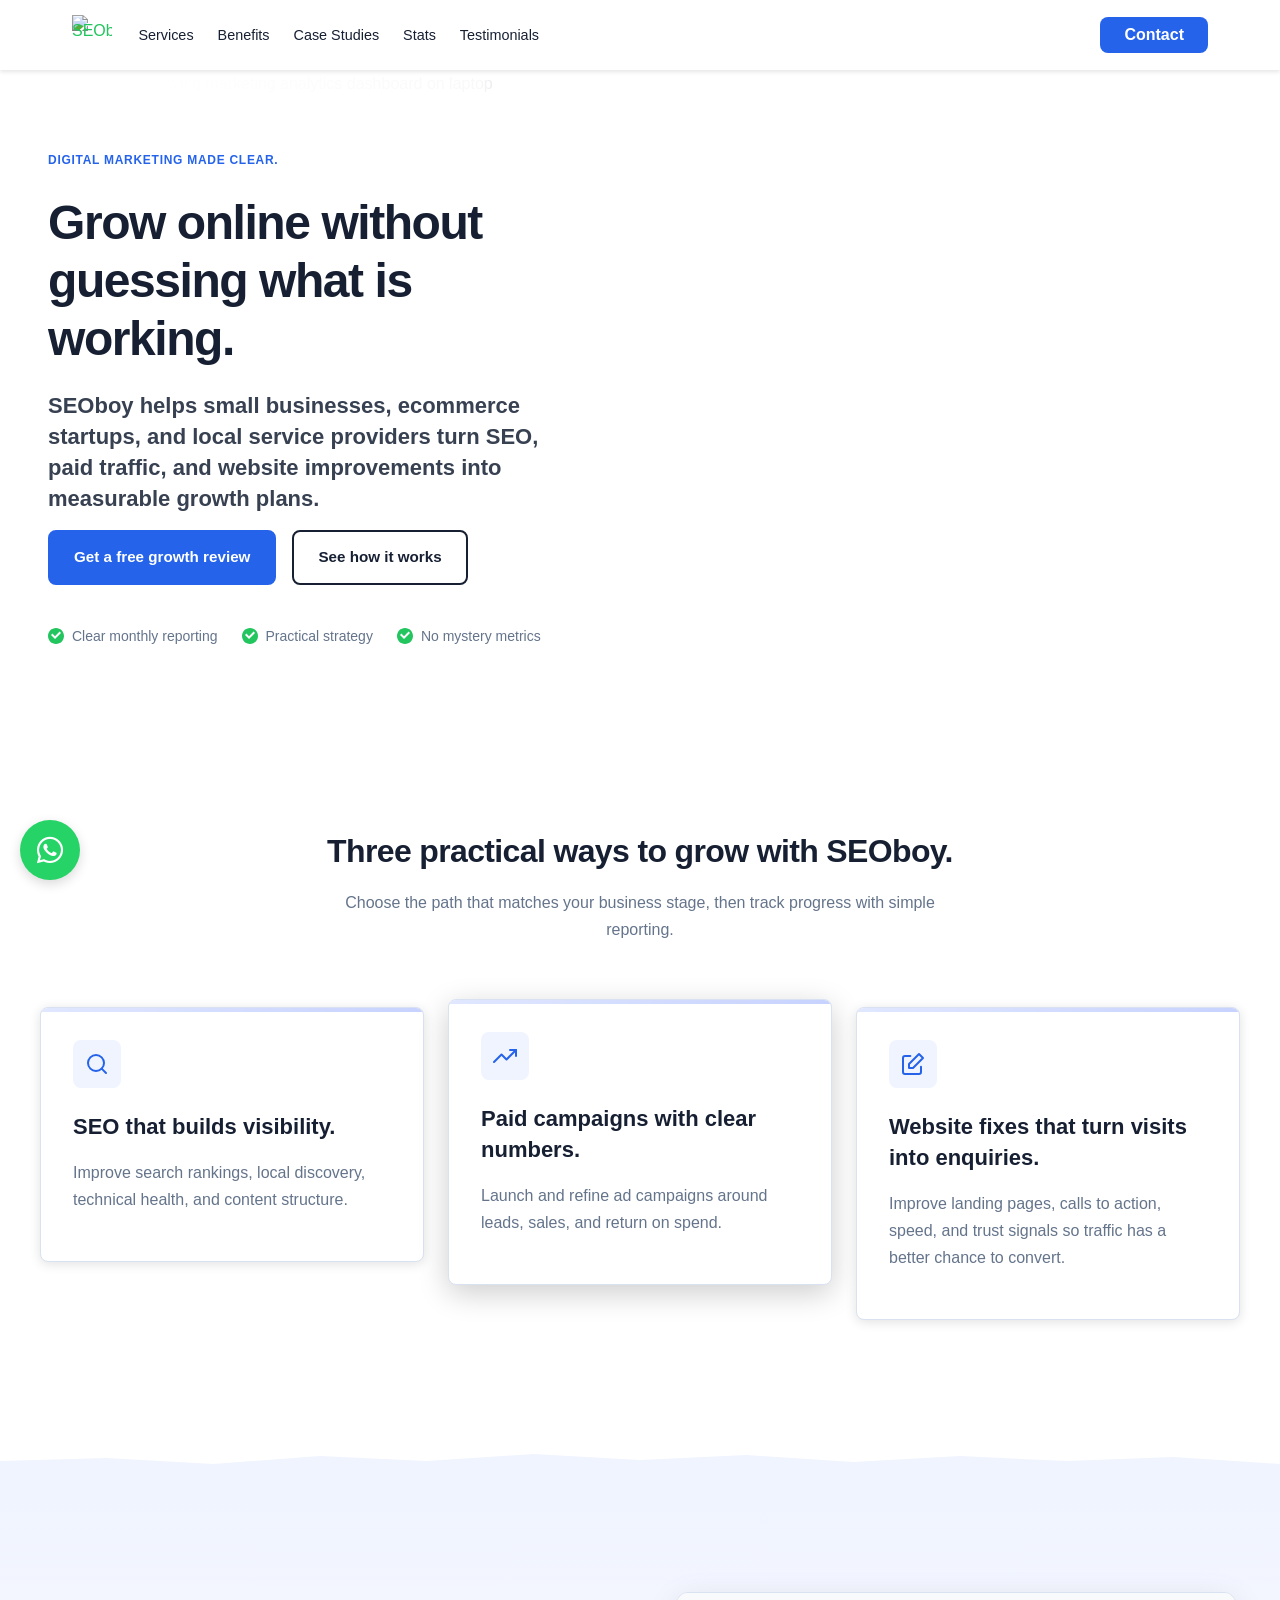
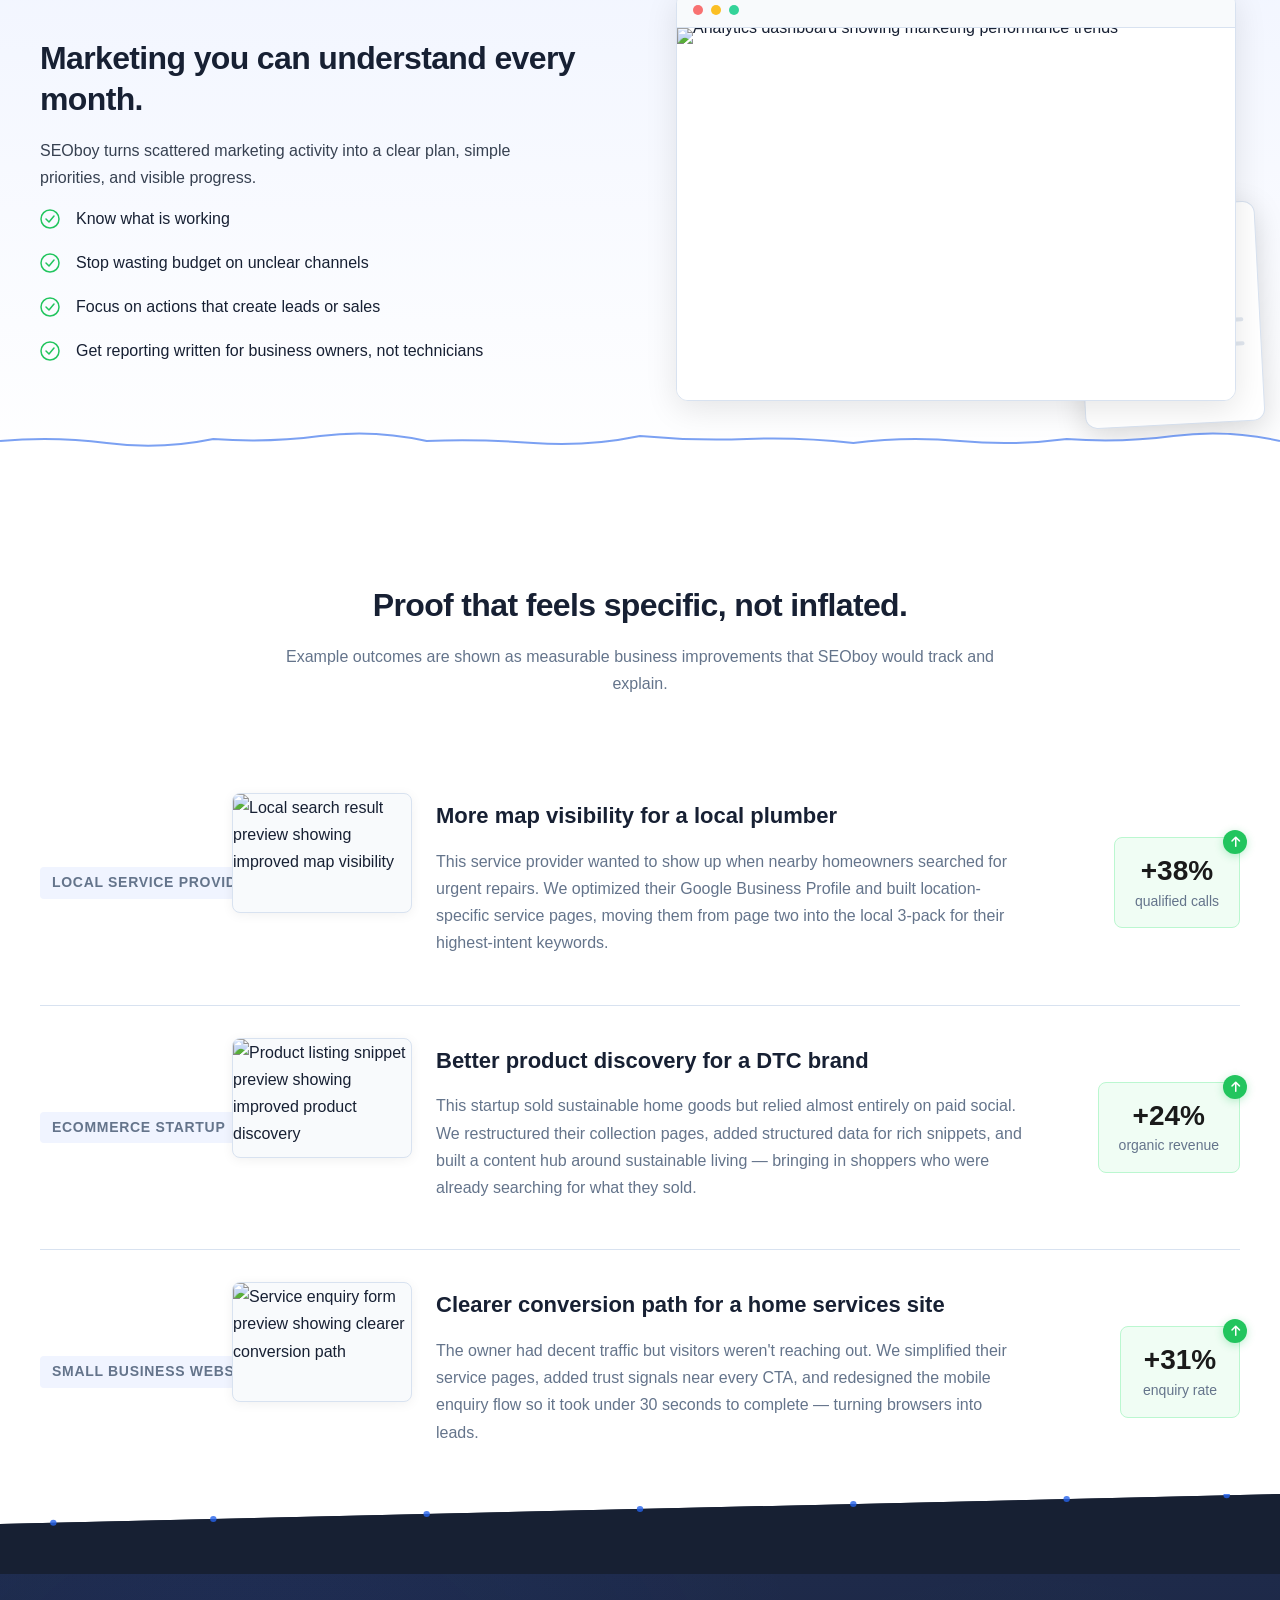
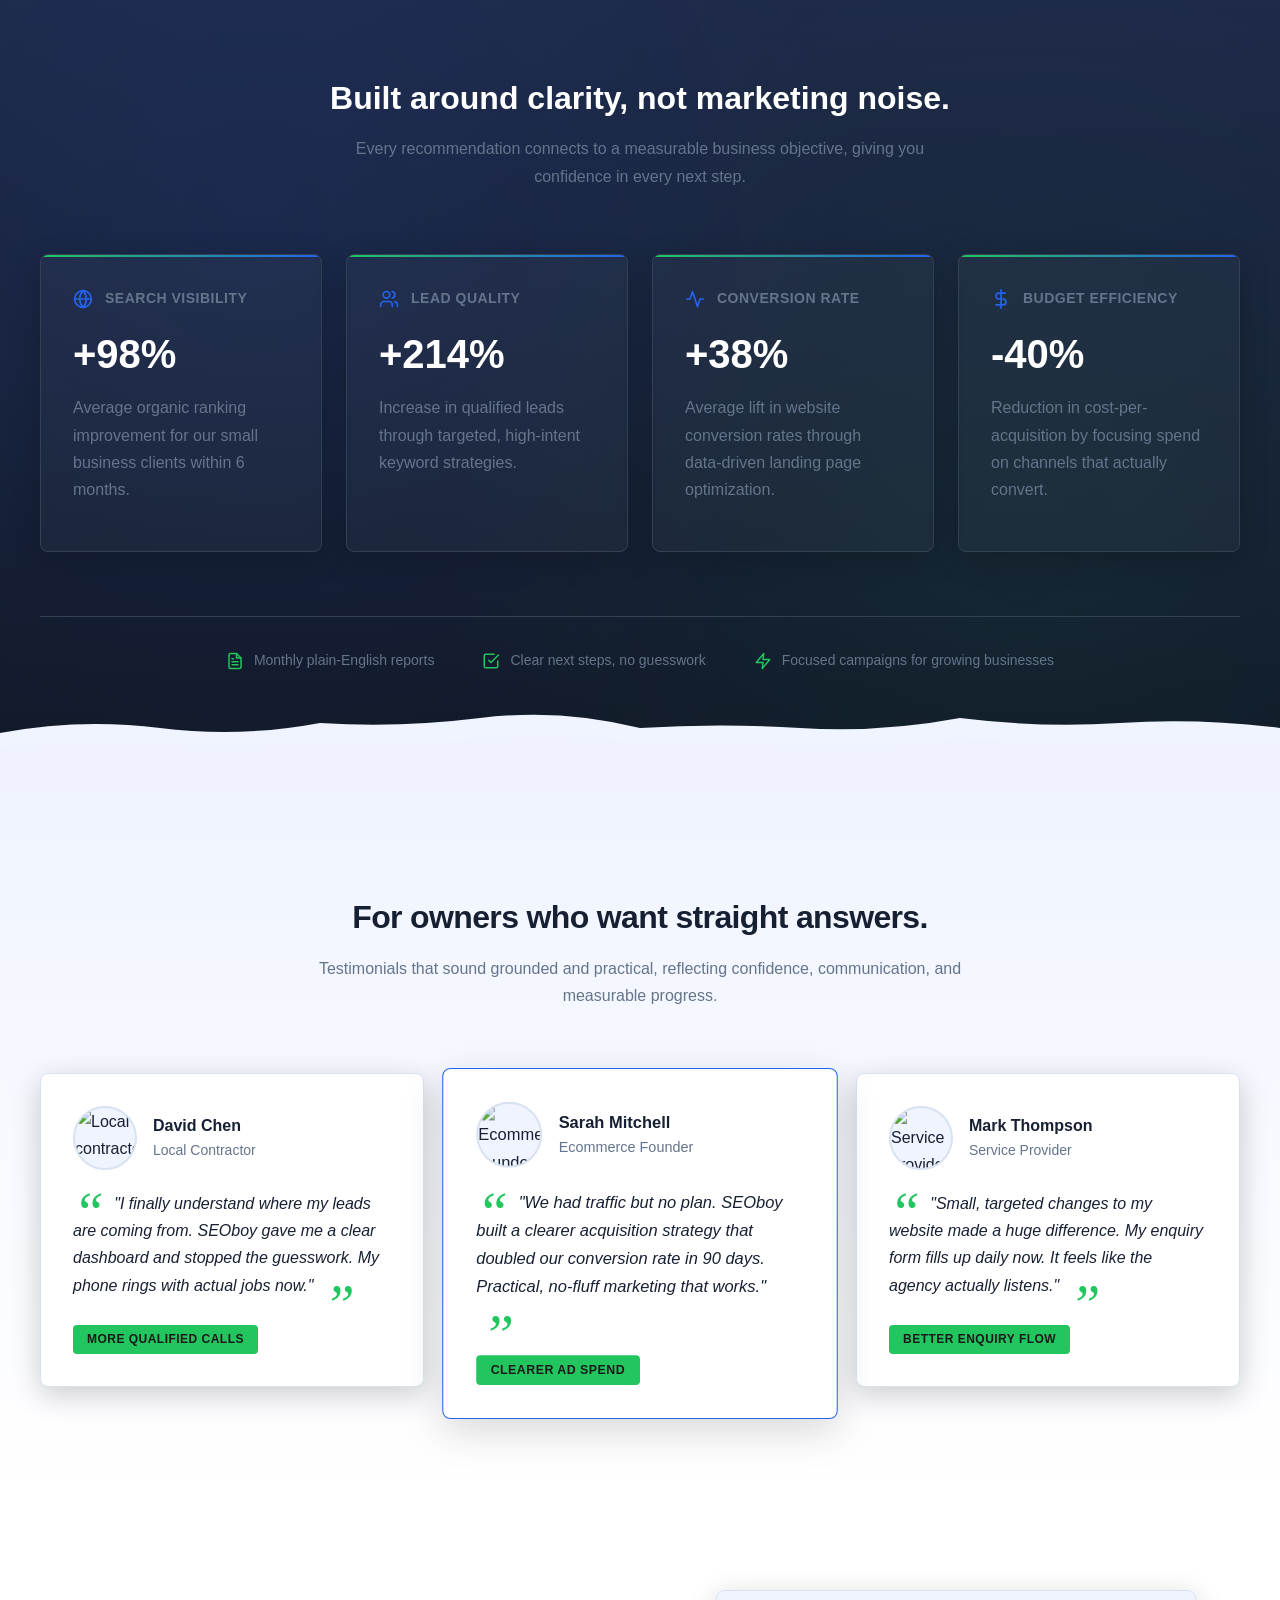
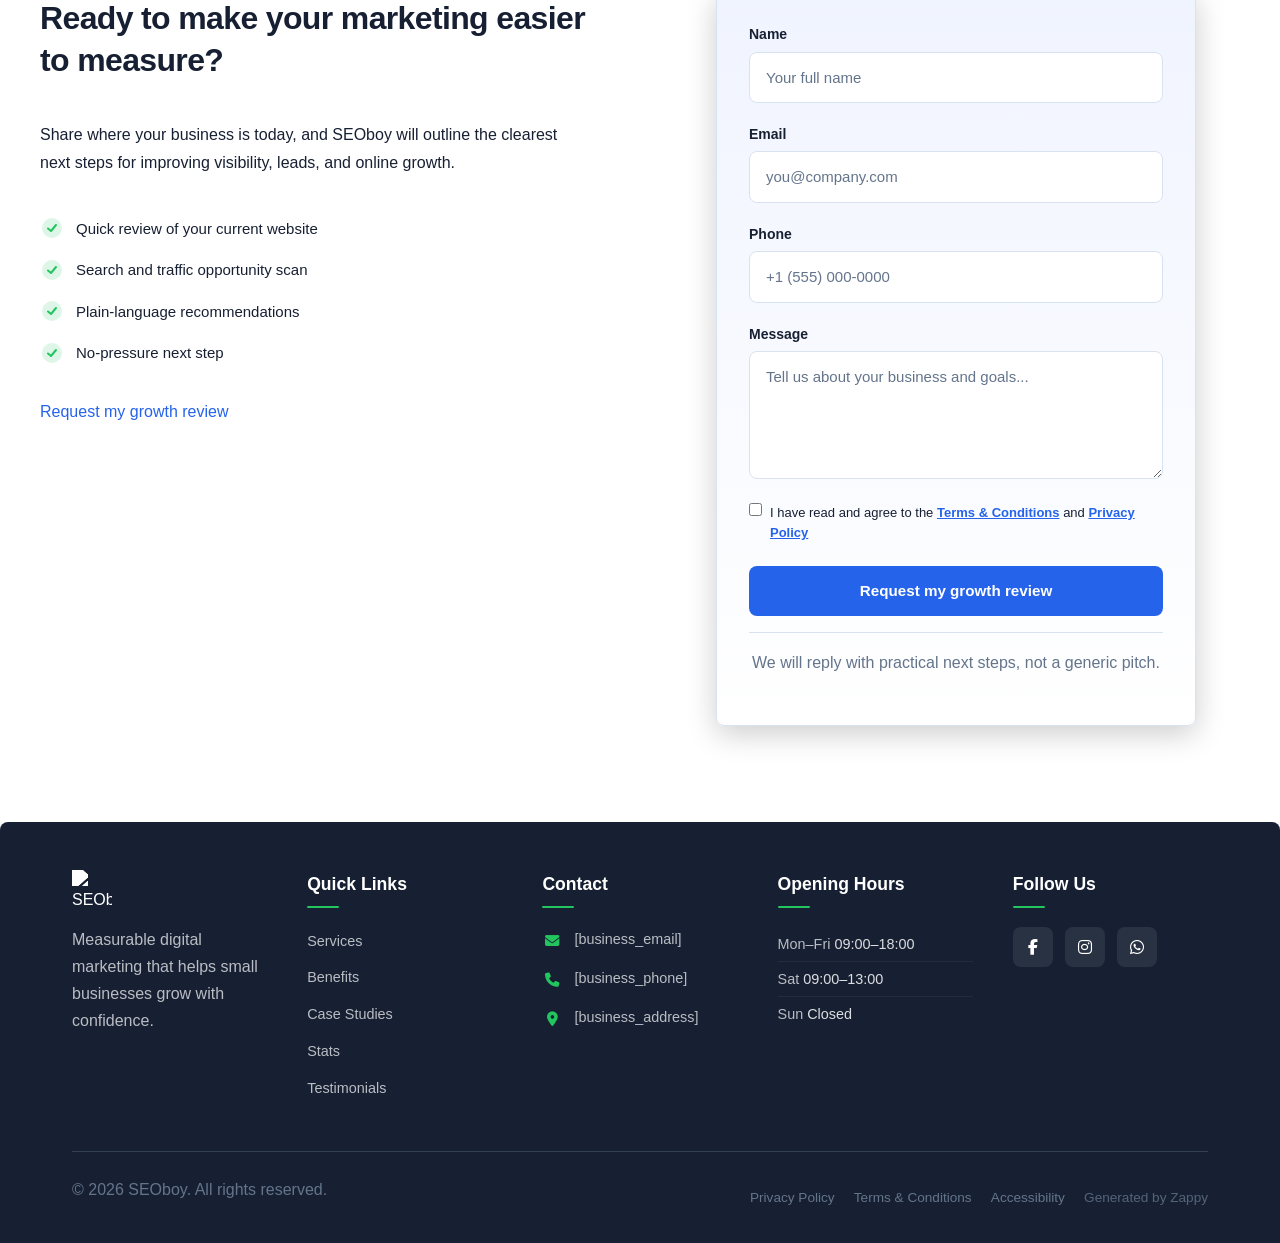
==== index.html @ 8201ce72 "Initial website commit" ====
<!DOCTYPE html><html lang="en"><head>
    <meta charset="UTF-8">
    <meta name="viewport" content="width=device-width, initial-scale=1.0">
    <meta name="robots" content="index, follow">
    <title>Supercharge Your Small Biz with Affordable SEO — SEOboy</title>
    <meta name="description" content="Get found, get leads, get growing. SEOboy delivers affordable SEO services for small businesses ready to dominate local search. Start ranking smarter today.">
    <meta name="keywords" content="affordable SEO services for small businesses, local SEO services US, digital marketing for local service providers, SEOboy digital marketing agency, small business SEO experts">
    
    <!-- Favicons -->
    <link rel="icon" type="image/x-icon" href="/assets/favicon.ico">
    <link rel="icon" type="image/png" sizes="16x16" href="/assets/favicon-16x16.png">
    <link rel="icon" type="image/png" sizes="32x32" href="/assets/favicon-32x32.png">
    <link rel="icon" type="image/png" sizes="48x48" href="/assets/favicon-48x48.png">
    <link rel="icon" type="image/png" sizes="192x192" href="/assets/favicon-192x192.png">
    <link rel="icon" type="image/png" sizes="512x512" href="/assets/favicon-512x512.png">
    <link rel="apple-touch-icon" href="/assets/apple-touch-icon.png">
    <!-- Zappy Analytics -->
<script>
(function() {
  'use strict';
  
  // Configuration
  var config = {
    websiteId: 'bf244867-fdfc-492a-9f16-494fc4343666',
    apiUrl: 'https://api.zappy5.com/api/analytics/track',
    sessionDuration: 30 * 60 * 1000, // 30 minutes
    visitorDuration: 30 * 24 * 60 * 60 * 1000, // 30 days
    trackPageViews: true,
    trackClicks: true,
    trackFormSubmissions: true
  };
  
  // Generate or retrieve persistent visitor ID (30 days)
  function getVisitorId() {
    var visitorKey = 'zappy_visitor_' + config.websiteId;
    var visitor = null;
    
    try {
      visitor = localStorage.getItem(visitorKey);
      if (visitor) {
        var visitorData = JSON.parse(visitor);
        var now = Date.now();
        
        // Check if visitor ID is still valid (30 days)
        if (now - visitorData.created < config.visitorDuration) {
          // Update last seen timestamp
          visitorData.lastSeen = now;
          localStorage.setItem(visitorKey, JSON.stringify(visitorData));
          return visitorData.id;
        }
      }
    } catch (e) {
      console.warn('Zappy Analytics: LocalStorage not available');
    }
    
    // Generate new visitor ID
    var newVisitorId = 'zv_' + Date.now() + '_' + Math.random().toString(36).substr(2, 9);
    
    try {
      localStorage.setItem(visitorKey, JSON.stringify({
        id: newVisitorId,
        created: Date.now(),
        lastSeen: Date.now()
      }));
    } catch (e) {
      // Continue without local storage
    }
    
    return newVisitorId;
  }
  
  // Generate or retrieve session ID (30 minutes)
  function getSessionId() {
    var sessionKey = 'zappy_session_' + config.websiteId;
    var session = null;
    
    try {
      session = sessionStorage.getItem(sessionKey);
      if (session) {
        var sessionData = JSON.parse(session);
        var now = Date.now();
        
        // Check if session is still valid
        if (now - sessionData.timestamp < config.sessionDuration) {
          // Update timestamp
          sessionData.timestamp = now;
          sessionStorage.setItem(sessionKey, JSON.stringify(sessionData));
          return sessionData.id;
        }
      }
    } catch (e) {
      console.warn('Zappy Analytics: SessionStorage not available');
    }
    
    // Generate new session ID
    var newSessionId = 'zs_' + Date.now() + '_' + Math.random().toString(36).substr(2, 9);
    
    try {
      sessionStorage.setItem(sessionKey, JSON.stringify({
        id: newSessionId,
        timestamp: Date.now()
      }));
    } catch (e) {
      // Continue without session storage
    }
    
    return newSessionId;
  }
  
  var visitorId = getVisitorId();
  var sessionId = getSessionId();
  
  // Track an event
  function trackEvent(eventType, data) {
    data = data || {};
    
    var eventData = {
      website_id: config.websiteId,
      event_type: eventType,
      page_path: window.location.pathname,
      referrer: document.referrer || 'direct',
      visitor_id: visitorId,
      session_id: sessionId,
      metadata: data
    };
    
    // Use sendBeacon if available (better for page unload events)
    if (navigator.sendBeacon) {
      var blob = new Blob([JSON.stringify(eventData)], { type: 'application/json' });
      navigator.sendBeacon(config.apiUrl, blob);
    } else {
      // Fallback to fetch
      fetch(config.apiUrl, {
        method: 'POST',
        headers: {
          'Content-Type': 'application/json'
        },
        body: JSON.stringify(eventData),
        keepalive: true
      }).catch(function(error) {
        console.warn('Zappy Analytics: Failed to track event', error);
      });
    }
  }
  
  // Track page view
  if (config.trackPageViews) {
    trackEvent('pageview', {
      title: document.title,
      url: window.location.href
    });
  }
  
  // Track clicks on important elements
  if (config.trackClicks) {
    document.addEventListener('click', function(e) {
      var target = e.target;
      
      // Track button clicks (counted as actions)
      if (target.tagName === 'BUTTON' || target.closest('button')) {
        var button = target.tagName === 'BUTTON' ? target : target.closest('button');
        var clickMeta = {
          element: 'button',
          text: button.textContent.trim().substring(0, 100),
          id: button.id || null,
          class: button.className || null
        };
        
        trackEvent('click', clickMeta);
      }
      
      // Track link clicks (navigation - not counted as actions)
      else if (target.tagName === 'A' || target.closest('a')) {
        var link = target.tagName === 'A' ? target : target.closest('a');
        var navMeta = {
          element: 'link',
          text: link.textContent.trim().substring(0, 100),
          href: link.href,
          external: link.hostname !== window.location.hostname
        };
        
        trackEvent('navigation', navMeta);
      }
    }, true);
  }
  
  
  // Track form submissions
  if (config.trackFormSubmissions) {
    document.addEventListener('submit', function(e) {
      var form = e.target;
      
      trackEvent('form_submit', {
        form_id: form.id || null,
        form_name: form.name || null,
        form_action: form.action || null,
        form_method: form.method || 'GET'
      });
    }, true);
  }
  
  // Track time on page (send on page unload)
  var pageLoadTime = Date.now();
  
  window.addEventListener('beforeunload', function() {
    var timeOnPage = Math.floor((Date.now() - pageLoadTime) / 1000); // in seconds
    
    trackEvent('page_unload', {
      time_on_page: timeOnPage,
      page_path: window.location.pathname
    });
  });
  
  // Expose tracking function globally for custom events
  window.zappyAnalytics = {
    track: trackEvent,
    getVisitorId: function() { return visitorId; },
    getSessionId: function() { return sessionId; }
  };
  
})();
</script>
<!-- End Zappy Analytics -->
    <meta property="og:title" content="Supercharge Your Small Biz with Affordable SEO — SEOboy">
    <meta property="og:description" content="Get found, get leads, get growing. SEOboy delivers affordable SEO services for small businesses ready to dominate local search. Start ranking smarter today.">
    <meta name="twitter:card" content="summary_large_image">
    <meta name="twitter:title" content="Supercharge Your Small Biz with Affordable SEO — SEOboy">
    <meta name="twitter:description" content="Get found, get leads, get growing. SEOboy delivers affordable SEO services for small businesses ready to dominate local search. Start ranking smarter today.">
    <meta property="og:type" content="website">
  <meta property="og:locale" content="en_US">
  
  
  
  
  
  <style>
    .skip-link { position: absolute; top: 0; left: 0; transform: translateY(-200%); padding: 12px 18px; background: var(--bg-dark, #1a1a1a); color: var(--text-light, #fff); font-weight: 600; border-radius: 0 0 8px 0; z-index: 10000; }
    .skip-link:focus { transform: none; outline: 2px solid var(--ring, #fff); outline-offset: 2px; }
    :focus-visible { outline: 2px solid var(--ring, currentColor); outline-offset: 3px; }
  </style>


  
    <!-- Favicons -->
    <link rel="icon" type="image/x-icon" href="/assets/favicon.ico">
    <link rel="icon" type="image/png" sizes="16x16" href="/assets/favicon-16x16.png">
    <link rel="icon" type="image/png" sizes="32x32" href="/assets/favicon-32x32.png">
    <link rel="icon" type="image/png" sizes="48x48" href="/assets/favicon-48x48.png">
    <link rel="icon" type="image/png" sizes="192x192" href="/assets/favicon-192x192.png">
    <link rel="icon" type="image/png" sizes="512x512" href="/assets/favicon-512x512.png">
    <link rel="apple-touch-icon" href="/assets/apple-touch-icon.png">
    <!-- Cookie Consent -->
    <link rel="stylesheet" href="https://cdn.jsdelivr.net/npm/vanilla-cookieconsent@3/dist/cookieconsent.css">
    <!-- Mickidum Accessibility Toolbar lazy-loaded by runtime -->
    <style id="zappy-critical-above-fold-css">
html{box-sizing:border-box;-webkit-text-size-adjust:100%}*,*::before,*::after{box-sizing:inherit}body{margin:0;min-width:320px;overflow-x:clip}img,svg,video{max-width:100%;height:auto}main{display:block}.container{width:min(100% - 32px,1200px);margin-inline:auto}.navbar,nav.navbar,header .navbar,header[role="banner"]{position:relative;z-index:1000;width:100%}.nav-container,.navbar .container{display:flex;align-items:center;justify-content:space-between;min-height:64px}.logo,.logo-link img{display:block;width:35px;height:35px;object-fit:contain}.nav-menu,#navMenu{list-style:none}.fa,.fas,.far,.fab,.fa-solid,.fa-regular,.fa-brands{display:inline-block;min-width:1em;text-align:center}html:not(#zappy-noop)[data-zappy-site-type="ecommerce"] .phone-header-btn,html:not(#zappy-noop) .navbar:has(.nav-ecommerce-icons)>.phone-header-btn{display:none!important;visibility:hidden!important;width:0!important;height:0!important;pointer-events:none!important}.hero-section,.index-hero-section,section[class*="hero"]{position:relative;overflow:hidden;min-height:560px}.hero-bg-wrapper,.hero-bg-image,section[class*="hero"] [class*="hero-bg"]{position:absolute;inset:0;width:100%;height:100%}.hero-bg-wrapper img,.hero-bg-image img,section[class*="hero"] [data-hero-bg],section[class*="hero"] img[data-hero-background="true"]{width:100%!important;height:100%!important;object-fit:cover!important;display:block}.hero-content,section[class*="hero"] .container{position:relative;z-index:2}@media(max-width:768px){:root{--header-height:72px;--total-header-height:72px;--zappy-mobile-menu-top:72px}html[data-zappy-site-type="ecommerce"] body{padding-top:var(--total-header-height,72px)}html[data-zappy-site-type="ecommerce"] body>nav.navbar,html[data-zappy-site-type="ecommerce"] body>.navbar:not(.zappy-catalog-menu){position:fixed!important;top:0;left:0;right:0;z-index:100000;width:100%;margin-bottom:0}.zappy-catalog-menu{position:fixed;top:var(--header-height,72px);left:0;right:0;z-index:99999}.nav-container,.navbar .container{min-height:60px}.nav-menu,#navMenu{max-width:100vw;overflow-x:hidden}.hero-section,.index-hero-section,section[class*="hero"]{min-height:100svh}.hero-bg-wrapper,.hero-bg-image,.hero-scrim{min-height:100svh}}
</style>
    <link rel="preload" href="/styles.css" as="style">
    <link rel="stylesheet" href="/styles.css" media="print" onload="this.media='all'">
    <noscript><link rel="stylesheet" href="/styles.css"></noscript>
    
    <script>window.ZAPPY_WEBSITE_ID = "bf244867-fdfc-492a-9f16-494fc4343666"; window.ZAPPY_API_BASE = "https://api.zappy5.com";</script>
    <link rel="preload" as="image" href="/assets/site-home-hero-image-1.webp" fetchpriority="high">

    <style id="zappy-dropdown-submenu-styles">
      /* ========== DESKTOP DROPDOWN SUBMENU STYLES ========== */
      /* Base styles for dropdown submenus - parent must be positioned */
      .nav-menu li:has(.sub-menu), nav li:has(.sub-menu), .navbar li:has(.sub-menu), #navMenu li:has(.sub-menu) { position: relative; }
      /* Submenu base - hidden by default */
      .nav-menu .sub-menu, nav .sub-menu, .navbar .sub-menu, #navMenu .sub-menu { display: block !important; position: absolute !important; top: 100%; left: 0; min-width: 220px; background: white; border-radius: 8px; box-shadow: 0 8px 25px rgba(0,0,0,0.15); padding: 8px 0; opacity: 0; visibility: hidden; transform: translateY(10px); transition: all 0.3s ease; z-index: 1000; list-style: none; pointer-events: none; }
      /* CRITICAL: Desktop hover styles to show dropdown */
      .nav-menu li:hover > .sub-menu, nav li:hover > .sub-menu, .navbar li:hover > .sub-menu, #navMenu li:hover > .sub-menu { opacity: 1 !important; visibility: visible !important; transform: translateY(0) !important; pointer-events: auto !important; }
      /* Submenu item styling */
      .sub-menu li { list-style: none; margin: 0; padding: 0; }
      .sub-menu a { display: block !important; padding: 10px 16px !important; color: var(--text-dark, #333) !important; font-weight: 500; text-decoration: none; white-space: nowrap; transition: background-color 0.2s; }
      .sub-menu .zappy-nav-child > a { padding-left: 28px !important; font-size: 0.9em !important; opacity: 0.85 !important; }
      [dir="rtl"] .sub-menu .zappy-nav-child > a, html[lang="he"] .sub-menu .zappy-nav-child > a, html[lang="ar"] .sub-menu .zappy-nav-child > a { padding-left: 10px !important; padding-right: 28px !important; }
      .sub-menu .zappy-nav-parent > a { font-weight: 600 !important; }
      .sub-menu a:hover { background-color: #f5f5f5; }
      /* RTL (Hebrew/Arabic) dropdown positioning */
      [dir="rtl"] .nav-menu .sub-menu, [dir="rtl"] nav .sub-menu, [dir="rtl"] .navbar .sub-menu, html[lang="he"] .nav-menu .sub-menu, html[lang="he"] nav .sub-menu, html[lang="he"] .navbar .sub-menu, html[lang="ar"] .nav-menu .sub-menu, html[lang="ar"] nav .sub-menu, html[lang="ar"] .navbar .sub-menu { left: auto !important; right: 0 !important; }
      /* Hide empty dropdown menus (exclude catalog sub-menus that use <a> children instead of <li>) */
      .sub-menu:empty, .sub-menu:not(:has(li:not(.zappy-hidden-menu-item))):not(:has(> a)), .sub-menu:not(:has(li)):not(:has(> a)) { display: none !important; opacity: 0 !important; visibility: hidden !important; pointer-events: none !important; }
      /* Desktop: show submenu on Menu Group hover */
      li:has(.menu-group-title):hover > .sub-menu { opacity: 1 !important; visibility: visible !important; transform: translateY(0) !important; pointer-events: auto !important; }
      /* Menu Group title styling */
      .nav-menu > li > .menu-group-title, #navMenu > li > .menu-group-title { display: inline-block; padding: 0.5rem 1rem; cursor: default; user-select: none; }
      
      /* ========== MOBILE SUBMENU STYLES ========== */
      @media (max-width: 768px) {
        .nav-menu .sub-menu, nav .sub-menu, .navbar .sub-menu, #navMenu .sub-menu { position: static !important; transform: none !important; box-shadow: none !important; background: transparent !important; max-height: 0; overflow: hidden; opacity: 0; visibility: hidden; transition: max-height 0.3s ease, opacity 0.3s ease; padding: 0 !important; border-radius: 0 !important; }
        .navbar .sub-menu.mobile-expanded, .nav-menu .sub-menu.mobile-expanded, #navMenu .sub-menu.mobile-expanded { max-height: none !important; overflow-y: visible !important; opacity: 1 !important; visibility: visible !important; padding: 8px 0 8px 16px !important; }
        [dir="rtl"] .sub-menu.mobile-expanded, html[lang="he"] .sub-menu.mobile-expanded { padding: 8px 16px 8px 0 !important; }
        /* Disable hover behavior on mobile */
        .nav-menu li:hover > .sub-menu, nav li:hover > .sub-menu, .navbar li:hover > .sub-menu, #navMenu li:hover > .sub-menu { opacity: 0; visibility: hidden; pointer-events: none; }
        .nav-menu li > .sub-menu.mobile-expanded, nav li > .sub-menu.mobile-expanded, .navbar li > .sub-menu.mobile-expanded, #navMenu li > .sub-menu.mobile-expanded { opacity: 1 !important; visibility: visible !important; pointer-events: auto !important; }
        .nav-menu li:has(.sub-menu), nav li:has(.sub-menu), .navbar li:has(.sub-menu), #navMenu li:has(.sub-menu) { display: flex !important; flex-wrap: wrap !important; align-items: center !important; position: relative !important; min-height: 44px !important; }
        .nav-menu li:has(.sub-menu) > a, nav li:has(.sub-menu) > a, .navbar li:has(.sub-menu) > a, #navMenu li:has(.sub-menu) > a { flex: 1 !important; min-width: 0 !important; }
        .nav-menu li:has(.sub-menu) > .menu-group-title, nav li:has(.sub-menu) > .menu-group-title, .navbar li:has(.sub-menu) > .menu-group-title, #navMenu li:has(.sub-menu) > .menu-group-title { flex: 1 !important; min-width: 0 !important; padding: 0 !important; line-height: inherit !important; }
        .nav-menu li:has(.sub-menu) > .sub-menu, nav li:has(.sub-menu) > .sub-menu, .navbar li:has(.sub-menu) > .sub-menu, #navMenu li:has(.sub-menu) > .sub-menu { flex-basis: 100% !important; width: 100% !important; }
        .nav-menu li:has(.sub-menu) > a [class*="chevron"], .nav-menu li:has(.sub-menu) > a [class*="arrow"], .nav-menu li:has(.sub-menu) > a .fa-chevron-down, .nav-menu li:has(.sub-menu) > a .fa-angle-down, nav li:has(.sub-menu) > a [class*="chevron"], nav li:has(.sub-menu) > a [class*="arrow"], #navMenu li:has(.sub-menu) > a [class*="chevron"], #navMenu li:has(.sub-menu) > a [class*="arrow"] { display: none !important; visibility: hidden !important; }
        .mobile-submenu-toggle { display: flex !important; align-items: center !important; justify-content: center !important; width: 44px !important; height: auto !important; background: transparent !important; border: none !important; cursor: pointer !important; color: var(--text-dark) !important; position: static !important; flex-shrink: 0 !important; align-self: stretch !important; z-index: 2 !important; padding: 0 !important; margin: 0 !important; }
        .mobile-submenu-toggle::after { content: '' !important; width: 0 !important; height: 0 !important; border-left: 6px solid transparent !important; border-right: 6px solid transparent !important; border-top: 7px solid currentColor !important; transition: transform 0.3s ease !important; }
        .mobile-submenu-toggle.expanded::after { transform: rotate(180deg) !important; }
        .sub-menu a { padding: 10px 0 !important; display: block !important; color: var(--text-dark) !important; white-space: normal !important; }
        .sub-menu .zappy-nav-child > a { padding-left: 28px !important; font-size: 0.9em !important; opacity: 0.85 !important; }
        [dir="rtl"] .sub-menu .zappy-nav-child > a, html[lang="he"] .sub-menu .zappy-nav-child > a, html[lang="ar"] .sub-menu .zappy-nav-child > a { padding-left: 0 !important; padding-right: 28px !important; }
        .sub-menu .zappy-nav-parent > a { font-weight: 600 !important; }
        .nav-menu.active, #navMenu.active { max-width: 100vw !important; overflow-x: hidden !important; box-sizing: border-box !important; }
        .navbar .sub-menu li a, nav.navbar .sub-menu li a, .zappy-products-dropdown .sub-menu a { color: var(--text-dark) !important; }
      }
      @media (min-width: 769px) { .mobile-submenu-toggle { display: none !important; } }
    </style>

    <style id="zappy-widget-visibility">
      html[dir="rtl"] .whatsapp-float { right: 20px !important; left: auto !important; }
      html[dir="ltr"] .whatsapp-float, html:not([dir]) .whatsapp-float { left: 20px !important; right: auto !important; }
      html[dir="rtl"] #mic-access-tool-general-button, html[dir="rtl"] .mic-access-tool-general-button,
      html[dir="rtl"] #mic-init-access-tool .mic-access-tool-general-button,
      html[dir="rtl"] #mic-init-access-tool #mic-access-tool-general-button,
      html[dir="rtl"] ._access-icon { left: 20px !important; right: auto !important; }
      html[dir="ltr"] #mic-access-tool-general-button, html[dir="ltr"] .mic-access-tool-general-button,
      html[dir="ltr"] #mic-init-access-tool .mic-access-tool-general-button,
      html[dir="ltr"] #mic-init-access-tool #mic-access-tool-general-button,
      html[dir="ltr"] ._access-icon,
      html:not([dir]) #mic-access-tool-general-button, html:not([dir]) .mic-access-tool-general-button,
      html:not([dir]) #mic-init-access-tool .mic-access-tool-general-button,
      html:not([dir]) #mic-init-access-tool #mic-access-tool-general-button,
      html:not([dir]) ._access-icon { right: 20px !important; left: auto !important; }
      @media (max-width: 768px) { .whatsapp-float { display: flex !important; } }
      @media (min-width: 769px) { .whatsapp-float { display: flex !important; } }
      @media (max-width: 768px) {
        #mic-access-tool-general-button, .mic-access-tool-general-button,
        #mic-init-access-tool .mic-access-tool-general-button, #mic-init-access-tool #mic-access-tool-general-button,
        ._access-icon { display: flex !important; visibility: visible !important; opacity: 1 !important; pointer-events: auto !important; }
        #mic-access-tool-box.opened-mic-access-tool, .mic-access-tool-box.opened-mic-access-tool,
        #mic-init-access-tool #mic-access-tool-box.opened-mic-access-tool {
          visibility: visible !important; opacity: 1 !important; pointer-events: auto !important;
        }
      }
      @media (min-width: 769px) {
        #mic-access-tool-general-button, .mic-access-tool-general-button,
        #mic-init-access-tool .mic-access-tool-general-button, #mic-init-access-tool #mic-access-tool-general-button,
        ._access-icon { display: flex !important; visibility: visible !important; opacity: 1 !important; pointer-events: auto !important; }
        #mic-access-tool-box.opened-mic-access-tool, .mic-access-tool-box.opened-mic-access-tool,
        #mic-init-access-tool #mic-access-tool-box.opened-mic-access-tool {
          visibility: visible !important; opacity: 1 !important; pointer-events: auto !important;
        }
      }
    </style>
</head>
<body>
<a class="skip-link" href="#main">Skip to main content</a>
  <nav class="navbar">
  <button class="mobile-toggle" id="mobileToggle" aria-label="Menu">
    <svg class="hamburger-icon" width="24" height="24" viewBox="0 0 24 24" fill="none">
      <path d="M3 12h18M3 6h18M3 18h18" stroke="currentColor" stroke-width="2" stroke-linecap="round"></path>
    </svg>
    <svg class="close-icon" width="24" height="24" viewBox="0 0 24 24" fill="none" style="display: none;">
      <path d="M18 6L6 18M6 6l12 12" stroke="currentColor" stroke-width="2" stroke-linecap="round"></path>
    </svg>
  </button>
  
  <button class="phone-header-btn" data-phone="[business_phone]" aria-label="Call">
    <svg width="20" height="20" viewBox="0 0 24 24" fill="currentColor">
      <path d="M22 16.92v3a2 2 0 0 1-2.18 2 19.79 19.79 0 0 1-8.63-3.07 19.5 19.5 0 0 1-6-6 19.79 19.79 0 0 1-3.07-8.67A2 2 0 0 1 4.11 2h3a2 2 0 0 1 2 1.72 12.84 12.84 0 0 0 .7 2.81 2 2 0 0 1-.45 2.11L8.09 9.91a16 16 0 0 0 6 6l1.27-1.27a2 2 0 0 1 2.11-.45 12.84 12.84 0 0 0 2.81.7A2 2 0 0 1 22 16.92z"></path>
    </svg>
  </button>

  <div class="nav-container">
    <div class="nav-brand">
      <a href="/" class="logo-link"><img class="logo" src="/assets/site-home-image-1.webp" alt="SEOboy" decoding="async" width="35" height="35"></a>
    </div>
    
    <ul class="nav-menu" id="navMenu"><li><a href="#services">Services</a></li><li><a href="#benefits">Benefits</a></li><li><a href="#case-studies">Case Studies</a></li><li><a href="#stats">Stats</a></li><li><a href="#testimonials">Testimonials</a></li><li class="mobile-contact-link nav-cta-mobile-item"><a href="#contact" class="nav-cta-btn">Contact</a></li></ul>
    
    <div class="nav-cta-container">
      <a href="#contact" class="nav-cta-btn">Contact</a>
    </div>
  </div>
</nav>
<script>

// Navbar Mobile Menu Toggle and Contrast Fix
(function() {
  // Use 'load' event instead of 'DOMContentLoaded' to ensure we run AFTER all other scripts
  window.addEventListener('load', function() {
    
    // FIX MOBILE BUTTON CONTRAST
    // Detect navbar background color and apply contrasting color to mobile buttons
    const navbar = document.querySelector('.navbar, nav, header');
    if (!navbar) {
      console.log('[Navbar] Navbar element not found');
      return;
    }
    
    // DECLARE VARIABLES EARLY to avoid Temporal Dead Zone errors
    // These are used in multiple places below
    let mobileToggle = document.getElementById('mobileToggle') ||
                       document.querySelector('.mobile-toggle') ||
                       document.querySelector('.hamburger') ||
                       document.querySelector('.hamburger-menu') ||
                       document.querySelector('.menu-toggle') ||
                       document.querySelector('.burger-menu') ||
                       document.querySelector('[aria-label="Menu"]') ||
                       document.querySelector('[aria-label="תפריט"]');
    
    const phoneBtn = document.querySelector('.phone-header-btn');
    
    const computedStyle = window.getComputedStyle(navbar);
    let bgColor = computedStyle.backgroundColor;
    
    console.log('[Navbar] Initial navbar background:', bgColor);
    
    // Check if background is transparent or rgba with 0 alpha
    const isTransparent = bgColor === 'transparent' || 
                         bgColor === 'rgba(0, 0, 0, 0)' ||
                         (bgColor.startsWith('rgba') && bgColor.includes(', 0)'));
    
    if (isTransparent) {
      // Check for background-image or gradient
      const bgImage = computedStyle.backgroundImage;
      if (bgImage && bgImage !== 'none') {
        console.log('[Navbar] Navbar has background image/gradient, using dark text');
        bgColor = 'rgb(240, 240, 240)'; // Assume light background
      } else {
        // Transparent navbar - check body background
        const bodyBg = window.getComputedStyle(document.body).backgroundColor;
        console.log('[Navbar] Navbar transparent, using body background:', bodyBg);
        bgColor = bodyBg;
      }
    }
    
    // Calculate luminance to determine if background is light or dark
    const rgb = bgColor.match(/\d+/g);
    if (rgb && rgb.length >= 3) {
      const r = parseInt(rgb[0]);
      const g = parseInt(rgb[1]);
      const b = parseInt(rgb[2]);
      const luminance = (0.299 * r + 0.587 * g + 0.114 * b) / 255;
      
      // Mobile button colors are set by Claude's AI-generated CSS (same as .nav-menu a)
      // No dynamic color overrides needed - colors come from the generated navbar CSS
      console.log('[Navbar] Mobile button colors preserved from Claude CSS (luminance:', luminance.toFixed(2) + ')');
      
      // FIX ICON SIZES - Ensure SVGs are properly sized and visible
      // INJECT CRITICAL CSS TO OVERRIDE ANY CONFLICTING RULES
      const criticalCSS = document.createElement('style');
      criticalCSS.id = 'zappy-mobile-nav-fix';
      const htmlLang = document.documentElement.lang || 'en';
      const htmlDir = document.documentElement.dir || 'ltr';
      // Check both dir attribute AND lang for RTL detection
      // dir="rtl" is the most reliable indicator
      const isRTL = htmlDir === 'rtl' || htmlLang === 'he' || htmlLang === 'ar';
      
      criticalCSS.textContent = `
        /* Hide mobile buttons on desktop, show only on mobile */
        @media (min-width: 769px) {
          .mobile-toggle,
          .phone-header-btn {
            display: none !important;
          }
        }
        
        /* Show and position mobile buttons correctly on mobile */
        @media (max-width: 768px) {
          .navbar,
          nav.navbar {
            min-height: 70px !important;
          }

          .mobile-toggle,
          .phone-header-btn {
            position: absolute !important;
            top: 0 !important;
            bottom: 0 !important;
            margin-top: auto !important;
            margin-bottom: auto !important;
            transform: none !important;
            z-index: 1001 !important;
            display: flex !important;
            align-items: center !important;
            justify-content: center !important;
            width: 36px !important;
            height: 36px !important;
            border-radius: 50% !important;
            border: none !important;
            cursor: pointer !important;
            padding: 6px !important;
            background: none !important;
            color: var(--nav-text, var(--text-light)) !important;
            touch-action: manipulation !important;
            -webkit-tap-highlight-color: transparent !important;
          }

          html[data-zappy-site-type="ecommerce"] .phone-header-btn,
          body[data-zappy-site-type="ecommerce"] .phone-header-btn,
          html[data-zappy-site-type="ecommerce"] header .phone-header-btn,
          html[data-zappy-site-type="ecommerce"] nav .phone-header-btn {
            display: none !important;
            visibility: hidden !important;
            width: 0 !important;
            height: 0 !important;
            min-width: 0 !important;
            overflow: hidden !important;
          }
          
          /* LTR positioning (default): hamburger LEFT, phone RIGHT */
          html:not([dir="rtl"]):not([lang="he"]):not([lang="ar"]) .mobile-toggle,
          html[dir="ltr"] .mobile-toggle {
            left: 12px !important;
            right: auto !important;
          }
          html:not([dir="rtl"]):not([lang="he"]):not([lang="ar"]) .phone-header-btn,
          html[dir="ltr"] .phone-header-btn {
            right: 12px !important;
            left: auto !important;
          }
          
          /* RTL positioning: hamburger RIGHT, phone LEFT */
          html[dir="rtl"] .mobile-toggle,
          html[lang="he"] .mobile-toggle,
          html[lang="ar"] .mobile-toggle {
            right: 12px !important;
            left: auto !important;
          }
          html[dir="rtl"] .phone-header-btn,
          html[lang="he"] .phone-header-btn,
          html[lang="ar"] .phone-header-btn {
            left: 12px !important;
            right: auto !important;
          }
          
          /* CRITICAL: Ensure nav-container has min-height on mobile */
          /* All children are positioned absolutely/fixed on mobile, so height:auto collapses to 0 */
          .nav-container {
            min-height: 70px !important;
            position: relative !important;
          }
          
          /* Ensure SVG icons are properly sized and inherit color */
          .mobile-toggle svg,
          .phone-header-btn svg {
            width: 24px !important;
            height: 24px !important;
            /* Don't force display - let JavaScript control hamburger/close toggle */
          }
          
          /* Reset nav-cta-container on mobile - remove desktop box-shadow/padding */
          /* that creates a visible ghost box when CTA button is hidden */
          .nav-cta-container {
            box-shadow: none !important;
            padding: 0 !important;
          }
          
          /* Hide nav-cta-container entirely on mobile when there's no lang-switcher */
          /* (only the CTA button is inside, and it's hidden on mobile) */
          .nav-cta-container:not(:has(.lang-switcher)) {
            display: none !important;
          }
          
          /* CRITICAL: Prevent hero image fade gradient from bleeding over headline text */
          /* The .image-fade-gradient has bottom: -30px (extends below parent) */
          /* On mobile stacked layout, this overlaps the h1 text below the image */
          .hero-image-column {
            overflow: hidden !important;
          }
          .image-fade-gradient {
            bottom: 0 !important;
          }
          
          /* Hide desktop language switcher on mobile - hamburger menu handles it */
          /* High specificity to override stored CSS */
          .lang-switcher,
          .nav-cta-container .lang-switcher,
          .nav-container .lang-switcher,
          .navbar .lang-switcher,
          .navbar .nav-cta-container .lang-switcher {
            display: none !important;
          }
        }
      `;
      
      // Remove existing fix if present and inject new one
      const existing = document.getElementById('zappy-mobile-nav-fix');
      if (existing) existing.remove();
      document.head.appendChild(criticalCSS);
      
      console.log('[Navbar] Critical CSS injected for mobile nav positioning');
      
      // ONLY apply inline positioning styles on mobile viewport
      // On desktop, the CSS handles hiding these buttons with display: none
      // Inline styles were breaking desktop layout by overriding CSS
      const isMobileViewport = window.innerWidth <= 768;
      
      if (mobileToggle) {
        // Icon sizing applies to all viewports for consistency
        const hamburgerIcon = mobileToggle.querySelector('.hamburger-icon');
        const closeIcon = mobileToggle.querySelector('.close-icon');
        
        if (hamburgerIcon) {
          hamburgerIcon.style.setProperty('width', '24px', 'important');
          hamburgerIcon.style.setProperty('height', '24px', 'important');
          hamburgerIcon.style.setProperty('display', 'block', 'important'); // Show hamburger by default
        }
        if (closeIcon) {
          closeIcon.style.setProperty('width', '24px', 'important');
          closeIcon.style.setProperty('height', '24px', 'important');
          closeIcon.style.setProperty('display', 'none', 'important'); // Hide close icon by default
        }
        
        // ONLY set positioning inline styles on mobile
        if (isMobileViewport) {
          mobileToggle.style.setProperty('position', 'absolute', 'important');
          mobileToggle.style.setProperty('top', '0', 'important');
          mobileToggle.style.setProperty('bottom', '0', 'important');
          mobileToggle.style.setProperty('margin-top', 'auto', 'important');
          mobileToggle.style.setProperty('margin-bottom', 'auto', 'important');
          mobileToggle.style.setProperty('transform', 'none', 'important');
          mobileToggle.style.setProperty('z-index', '1001', 'important');
          
          // Clear any inline left/right so CSS can take over based on html[dir]
          mobileToggle.style.removeProperty('left');
          mobileToggle.style.removeProperty('right');
          
          console.log('[Navbar] Mobile toggle positioning applied (mobile viewport)');
        } else {
          // On desktop, clear any positioning styles to let CSS handle it
          mobileToggle.style.removeProperty('position');
          mobileToggle.style.removeProperty('top');
          mobileToggle.style.removeProperty('transform');
          mobileToggle.style.removeProperty('z-index');
          mobileToggle.style.removeProperty('left');
          mobileToggle.style.removeProperty('right');
          console.log('[Navbar] Desktop viewport - cleared mobile toggle inline positioning');
        }
      }
      
      if (phoneBtn) {
        // Icon sizing applies to all viewports
        const phoneIcon = phoneBtn.querySelector('svg');
        if (phoneIcon) {
          phoneIcon.style.width = '24px';
          phoneIcon.style.height = '24px';
          phoneIcon.setAttribute('width', '24');
          phoneIcon.setAttribute('height', '24');
        }
        
        // ONLY set positioning inline styles on mobile
        if (isMobileViewport) {
          phoneBtn.style.setProperty('position', 'absolute', 'important');
          phoneBtn.style.setProperty('top', '0', 'important');
          phoneBtn.style.setProperty('bottom', '0', 'important');
          phoneBtn.style.setProperty('margin-top', 'auto', 'important');
          phoneBtn.style.setProperty('margin-bottom', 'auto', 'important');
          phoneBtn.style.setProperty('transform', 'none', 'important');
          phoneBtn.style.setProperty('z-index', '1001', 'important');
          
          // Clear any inline left/right so CSS can take over based on html[dir]
          phoneBtn.style.removeProperty('left');
          phoneBtn.style.removeProperty('right');
          
          console.log('[Navbar] Phone button positioning applied (mobile viewport)');
        } else {
          // On desktop, clear any positioning styles to let CSS handle it
          phoneBtn.style.removeProperty('position');
          phoneBtn.style.removeProperty('top');
          phoneBtn.style.removeProperty('transform');
          phoneBtn.style.removeProperty('z-index');
          phoneBtn.style.removeProperty('left');
          phoneBtn.style.removeProperty('right');
          console.log('[Navbar] Desktop viewport - cleared phone button inline positioning');
        }
      }
    } else {
      console.log('[Navbar] Could not parse background color:', bgColor);
    }
    
    // MOBILE MENU TOGGLE
    // Re-query in case DOM changed (mobileToggle already declared at top of function)
    mobileToggle = document.getElementById('mobileToggle') ||
                   document.querySelector('.mobile-toggle') ||
                   document.querySelector('.hamburger') ||
                   document.querySelector('.hamburger-menu') ||
                   document.querySelector('.menu-toggle') ||
                   document.querySelector('.burger-menu') ||
                   document.querySelector('[aria-label="Menu"]') ||
                   document.querySelector('[aria-label="תפריט"]');
    
    // EXPANDED SEARCH: Find nav menu by ID or class
    const navMenu = document.getElementById('navMenu') ||
                  document.querySelector('.nav-menu') ||
                  document.querySelector('.nav-links') ||
                  document.querySelector('nav ul:not(.submenu)');
    
    if (!mobileToggle || !navMenu) {
      console.log('[Navbar] Mobile toggle or menu not found:', { toggle: !!mobileToggle, menu: !!navMenu });
      return;
    }
    
    // Ensure navMenu has ID for CSS targeting
    if (!navMenu.id) {
      navMenu.id = 'navMenu';
    }
    
    console.log('[Navbar] Initializing mobile menu...');
    
    // Remove any existing event listeners by cloning the button
    const newToggle = mobileToggle.cloneNode(true);
    mobileToggle.parentNode.replaceChild(newToggle, mobileToggle);
    
    // Toggle menu handler (shared by click and touchend)
    function handleToggle(e) {
      e.preventDefault();
      e.stopPropagation();
      
      const hamburgerIcon = newToggle.querySelector('.hamburger-icon');
      const closeIcon = newToggle.querySelector('.close-icon');
      const isActive = navMenu.classList.contains('active');
      
      if (isActive) {
        // Close menu
        navMenu.classList.remove('active');
        if (hamburgerIcon) hamburgerIcon.style.setProperty('display', 'block', 'important');
        if (closeIcon) closeIcon.style.setProperty('display', 'none', 'important');
        document.body.style.overflow = '';
        document.body.classList.remove('menu-open');
        console.log('[Navbar] Menu closed');
      } else {
        // Open menu
        navMenu.classList.add('active');
        if (hamburgerIcon) hamburgerIcon.style.setProperty('display', 'none', 'important');
        if (closeIcon) closeIcon.style.setProperty('display', 'block', 'important');
        document.body.style.overflow = 'hidden';
        document.body.classList.add('menu-open');
        console.log('[Navbar] Menu opened');
      }
    }
    
    // Use click for desktop/emulation and touchend as iOS Safari fallback.
    // Prevent double-fire with a timestamp guard.
    var lastToggleTime = 0;
    function guardedToggle(e) {
      var now = Date.now();
      if (now - lastToggleTime < 300) return;
      lastToggleTime = now;
      handleToggle(e);
    }
    
    newToggle.addEventListener('click', guardedToggle);
    newToggle.addEventListener('touchend', guardedToggle);

    // Close the full-screen overlay menu on Escape
    document.addEventListener('keydown', function(e) {
      if ((e.key === 'Escape' || e.key === 'Esc') && navMenu.classList.contains('active')) {
        const hamburgerIcon = newToggle.querySelector('.hamburger-icon');
        const closeIcon = newToggle.querySelector('.close-icon');
        navMenu.classList.remove('active');
        if (hamburgerIcon) hamburgerIcon.style.setProperty('display', 'block', 'important');
        if (closeIcon) closeIcon.style.setProperty('display', 'none', 'important');
        document.body.style.overflow = '';
        document.body.classList.remove('menu-open');
        console.log('[Navbar] Menu closed (Escape)');
      }
    });
    
    // Close menu when clicking nav links (but NOT dropdown toggles)
    const navLinks = navMenu.querySelectorAll('a');
    navLinks.forEach(function(link) {
      link.addEventListener('click', function() {
        // Don't close if it's a dropdown child (unless it's a real navigation link)
        if (this.getAttribute('href') === '#') return;
        
        const hamburgerIcon = newToggle.querySelector('.hamburger-icon');
        const closeIcon = newToggle.querySelector('.close-icon');
        
        navMenu.classList.remove('active');
        if (hamburgerIcon) hamburgerIcon.style.setProperty('display', 'block', 'important');
        if (closeIcon) closeIcon.style.setProperty('display', 'none', 'important');
        document.body.style.overflow = '';
        document.body.classList.remove('menu-open');
        console.log('[Navbar] Menu closed (link clicked)');
      });
    });
    
    // DROPDOWN MENU TOGGLE (for mobile and touch devices)
    var dropdownToggles = navMenu.querySelectorAll('.dropdown-toggle');
    dropdownToggles.forEach(function(toggle) {
      toggle.addEventListener('click', function(e) {
        e.preventDefault();
        e.stopPropagation();
        var parent = this.closest('.nav-dropdown');
        if (!parent) return;
        
        // Close other open dropdowns at the same level
        var siblings = parent.parentNode.querySelectorAll('.nav-dropdown.open');
        siblings.forEach(function(sib) {
          if (sib !== parent) sib.classList.remove('open');
        });
        
        parent.classList.toggle('open');
        console.log('[Navbar] Dropdown toggled:', parent.classList.contains('open') ? 'open' : 'closed');
      });
    });
    
    // Close dropdowns when clicking outside
    document.addEventListener('click', function(e) {
      if (!e.target.closest('.nav-dropdown')) {
        var openDropdowns = document.querySelectorAll('.nav-dropdown.open');
        openDropdowns.forEach(function(dd) { dd.classList.remove('open'); });
      }
    });
    
    console.log('[Navbar] Dropdown handlers initialized for ' + dropdownToggles.length + ' dropdowns');
    
    // Phone button functionality (phoneBtn already declared at top of function)
    if (phoneBtn) {
      phoneBtn.addEventListener('click', function() {
        // Get phone number from placeholder in page or use default
        const phoneLinks = document.querySelectorAll('a[href^="tel:"]');
        const phoneNumber = phoneLinks.length > 0 
          ? phoneLinks[0].getAttribute('href').replace('tel:', '')
          : '[business_phone]';
        
        window.location.href = 'tel:' + phoneNumber;
        console.log('[Navbar] Phone button clicked');
      });
    }
    
    console.log('[Navbar] Mobile menu initialized successfully');
    
    // WhatsApp button visibility is now controlled via CSS (siteSettings).
    // No JS-based desktop hiding — the button is visible on both mobile and desktop by default.
  });
})();

</script>
  
  <main id="main">
    <section data-band-index="0" id="hero" class="home-hero-section" data-layout-spec="Home-hero" data-hero-treatment="fade-bleed" style="--hero-fade-color: var(--bg-light);" data-hero-type="fullscreen-scrim">
    <img loading="eager" fetchpriority="high" class="hero-fade-img" data-hero-bg="true" data-placeholder="home-hero-image-1" data-context="A bright, airy office with natural light. A small business owner in casual attire is seated at a wooden desk, looking at a laptop screen displaying colorful marketing dashboard charts and graphs. The subject is positioned on the right side of the frame, facing slightly left. The background shows a modern open-plan workspace with plants and soft shadows." width="1200" height="600" src="/assets/site-home-hero-image-1.webp" alt="Business owner reviewing marketing analytics dashboard on laptop" decoding="async">
    
    <div class="hero-fade-content">
        <span class="hero-eyebrow">Digital marketing made clear.</span>
        <h1 class="display-xl">Grow online without guessing what is working.</h1>
        <h3 class="hero-subtitle">SEOboy helps small businesses, ecommerce startups, and local service providers turn SEO, paid traffic, and website improvements into measurable growth plans.</h3>
        
        <div class="hero-cta-row">
            <a href="#" class="btn btn-primary">Get a free growth review</a>
            <a href="#" class="btn btn-secondary">See how it works</a>
        </div>
        
        <div class="hero-proof-row">
            <div class="proof-item">
                <svg data-element-type="icon" data-icon-type="svg" width="16" height="16" viewBox="0 0 16 16" fill="none" xmlns="http://www.w3.org/2000/svg">
                    <path d="M8 0C3.58 0 0 3.58 0 8C0 12.42 3.58 16 8 16C12.42 16 16 12.42 16 8C16 3.58 12.42 0 8 0ZM7 11L3 7L4.41 5.59L7 8.17L11.59 3.58L13 5L7 11Z" fill="currentColor"></path>
                </svg>
                <span>Clear monthly reporting</span>
            </div>
            <div class="proof-item">
                <svg data-element-type="icon" data-icon-type="svg" width="16" height="16" viewBox="0 0 16 16" fill="none" xmlns="http://www.w3.org/2000/svg">
                    <path d="M8 0C3.58 0 0 3.58 0 8C0 12.42 3.58 16 8 16C12.42 16 16 12.42 16 8C16 3.58 12.42 0 8 0ZM7 11L3 7L4.41 5.59L7 8.17L11.59 3.58L13 5L7 11Z" fill="currentColor"></path>
                </svg>
                <span>Practical strategy</span>
            </div>
            <div class="proof-item">
                <svg data-element-type="icon" data-icon-type="svg" width="16" height="16" viewBox="0 0 16 16" fill="none" xmlns="http://www.w3.org/2000/svg">
                    <path d="M8 0C3.58 0 0 3.58 0 8C0 12.42 3.58 16 8 16C12.42 16 16 12.42 16 8C16 3.58 12.42 0 8 0ZM7 11L3 7L4.41 5.59L7 8.17L11.59 3.58L13 5L7 11Z" fill="currentColor"></path>
                </svg>
                <span>No mystery metrics</span>
            </div>
        </div>
    </div>

    <div class="home-hero-divider-wrapper">
        <svg data-no-icon-edit="true" aria-hidden="true" viewBox="0 0 1200 80" preserveAspectRatio="none" xmlns="http://www.w3.org/2000/svg">
            <defs>
                <pattern id="gridPattern" width="40" height="40" patternUnits="userSpaceOnUse">
                    <path d="M 40 0 L 0 0 0 40" fill="var(--bg-light)" stroke="#2563EB" stroke-width="0.5" opacity="0.08"></path>
                </pattern>
            </defs>
            <path d="M0,80 L0,15 L1200,80 L1200,80 Z" fill="var(--bg-light)"></path>
            <path d="M0,80 L0,15 L1200,80 L1200,80 Z" fill="var(--bg-light)"></path>
        </svg>
    </div>
</section>

<section data-band-index="1" id="services" class="home-services-section" data-layout-spec="Home-services">
  <div class="home-services-section__container">
    <!-- Intro Block -->
    <div class="home-services-section__intro">
      <h2 class="home-services-section__title">Three practical ways to grow with SEOboy.</h2>
      <p class="home-services-section__subtitle">Choose the path that matches your business stage, then track progress with simple reporting.</p>
    </div>

    <!-- Card Grid -->
    <div class="home-services-section__grid">
      <!-- Card 1 -->
      <article class="home-services-section__card">
        <div class="home-services-section__card-top-band"></div>
        <div class="home-services-section__card-icon">
          <svg data-element-type="icon" data-icon-type="svg" viewBox="0 0 24 24" fill="none" stroke="currentColor" stroke-width="2" stroke-linecap="round" stroke-linejoin="round">
            <circle cx="11" cy="11" r="8"></circle>
            <line x1="21" y1="21" x2="16.65" y2="16.65"></line>
          </svg>
        </div>
        <h3 class="home-services-section__card-title">SEO that builds visibility.</h3>
        <p class="home-services-section__card-text">Improve search rankings, local discovery, technical health, and content structure.</p>
      </article>

      <!-- Card 2 (Elevated) -->
      <article class="home-services-section__card home-services-section__card--elevated">
        <div class="home-services-section__card-top-band"></div>
        <div class="home-services-section__card-icon">
          <svg data-element-type="icon" data-icon-type="svg" viewBox="0 0 24 24" fill="none" stroke="currentColor" stroke-width="2" stroke-linecap="round" stroke-linejoin="round">
            <polyline points="23 6 13.5 15.5 8.5 10.5 1 18"></polyline>
            <polyline points="17 6 23 6 23 12"></polyline>
          </svg>
        </div>
        <h3 class="home-services-section__card-title">Paid campaigns with clear numbers.</h3>
        <p class="home-services-section__card-text">Launch and refine ad campaigns around leads, sales, and return on spend.</p>
      </article>

      <!-- Card 3 -->
      <article class="home-services-section__card">
        <div class="home-services-section__card-top-band"></div>
        <div class="home-services-section__card-icon">
          <svg data-element-type="icon" data-icon-type="svg" viewBox="0 0 24 24" fill="none" stroke="currentColor" stroke-width="2" stroke-linecap="round" stroke-linejoin="round">
            <path d="M20 14.66V20a2 2 0 0 1-2 2H4a2 2 0 0 1-2-2V6a2 2 0 0 1 2-2h5.34"></path>
            <polygon points="18 2 22 6 12 16 8 16 8 12 18 2"></polygon>
          </svg>
        </div>
        <h3 class="home-services-section__card-title">Website fixes that turn visits into enquiries.</h3>
        <p class="home-services-section__card-text">Improve landing pages, calls to action, speed, and trust signals so traffic has a better chance to convert.</p>
      </article>
    </div>
  </div>

  <!-- Bottom Divider -->
  <div class="home-services-section__divider-wrapper">
    <svg data-no-icon-edit="true" aria-hidden="true" viewBox="0 0 1200 80" preserveAspectRatio="none" xmlns="http://www.w3.org/2000/svg">
      <path d="M0,80 L0,45 L100,42 L200,48 L300,40 L400,45 L500,38 L600,44 L700,39 L800,46 L900,40 L1000,45 L1100,41 L1200,48 L1200,80 Z" fill="#F0F4FF"></path>
    </svg>
  </div>
</section>

<section data-band-index="2" id="benefits" class="home-benefits-section" data-layout-spec="Home-benefits">
  <div class="home-benefits-section__container">
    <div class="home-benefits-section__grid">
      <!-- START Column: Content -->
      <div class="home-benefits-section__content">
        <h2 class="home-benefits-section__heading">Marketing you can understand every month.</h2>
        <p class="home-benefits-section__paragraph">SEOboy turns scattered marketing activity into a clear plan, simple priorities, and visible progress.</p>
        <ul class="home-benefits-section__benefits-list">
          <li class="home-benefits-section__benefit-item">
            <span class="home-benefits-section__benefit-icon" aria-hidden="true">
              <svg width="20" height="20" viewBox="0 0 20 20" fill="none" xmlns="http://www.w3.org/2000/svg" data-element-type="icon" data-icon-type="svg">
                <circle cx="10" cy="10" r="9" stroke="currentColor" stroke-width="1.5"></circle>
                <path d="M6 10L9 13L14 7" stroke="currentColor" stroke-width="1.5" stroke-linecap="round" stroke-linejoin="round"></path>
              </svg>
            </span>
            <span class="home-benefits-section__benefit-text">Know what is working</span>
          </li>
          <li class="home-benefits-section__benefit-item">
            <span class="home-benefits-section__benefit-icon" aria-hidden="true">
              <svg width="20" height="20" viewBox="0 0 20 20" fill="none" xmlns="http://www.w3.org/2000/svg" data-element-type="icon" data-icon-type="svg">
                <circle cx="10" cy="10" r="9" stroke="currentColor" stroke-width="1.5"></circle>
                <path d="M6 10L9 13L14 7" stroke="currentColor" stroke-width="1.5" stroke-linecap="round" stroke-linejoin="round"></path>
              </svg>
            </span>
            <span class="home-benefits-section__benefit-text">Stop wasting budget on unclear channels</span>
          </li>
          <li class="home-benefits-section__benefit-item">
            <span class="home-benefits-section__benefit-icon" aria-hidden="true">
              <svg width="20" height="20" viewBox="0 0 20 20" fill="none" xmlns="http://www.w3.org/2000/svg" data-element-type="icon" data-icon-type="svg">
                <circle cx="10" cy="10" r="9" stroke="currentColor" stroke-width="1.5"></circle>
                <path d="M6 10L9 13L14 7" stroke="currentColor" stroke-width="1.5" stroke-linecap="round" stroke-linejoin="round"></path>
              </svg>
            </span>
            <span class="home-benefits-section__benefit-text">Focus on actions that create leads or sales</span>
          </li>
          <li class="home-benefits-section__benefit-item">
            <span class="home-benefits-section__benefit-icon" aria-hidden="true">
              <svg width="20" height="20" viewBox="0 0 20 20" fill="none" xmlns="http://www.w3.org/2000/svg" data-element-type="icon" data-icon-type="svg">
                <circle cx="10" cy="10" r="9" stroke="currentColor" stroke-width="1.5"></circle>
                <path d="M6 10L9 13L14 7" stroke="currentColor" stroke-width="1.5" stroke-linecap="round" stroke-linejoin="round"></path>
              </svg>
            </span>
            <span class="home-benefits-section__benefit-text">Get reporting written for business owners, not technicians</span>
          </li>
        </ul>
      </div>
      <!-- END Column: Dashboard Mockup -->
      <div class="home-benefits-section__media">
        <div class="home-benefits-section__dashboard-frame">
          <div class="home-benefits-section__browser-chrome">
            <span class="home-benefits-section__browser-dot"></span>
            <span class="home-benefits-section__browser-dot"></span>
            <span class="home-benefits-section__browser-dot"></span>
          </div>
          <div class="home-benefits-section__dashboard-body">
            <img loading="lazy" decoding="async" data-placeholder="home-benefits-image-1" data-context="A clean, modern website analytics dashboard mockup showing simplified line charts trending upward, search visibility bars in blue, and a highlighted conversion note with a green success indicator. The design should feel organized, transparent, and reassuring with a white card UI on a soft sky background." width="600" height="400" src="/assets/site-home-benefits-image-1.webp" alt="Analytics dashboard showing marketing performance trends" fetchpriority="low">
          </div>
        </div>
        <!-- Peeking Report Tile -->
        <div class="home-benefits-section__peek-tile" aria-hidden="true">
          <div class="home-benefits-section__peek-tile-inner">
            <div class="home-benefits-section__peek-icon">
              <svg width="24" height="24" viewBox="0 0 24 24" fill="none" xmlns="http://www.w3.org/2000/svg">
                <rect x="3" y="3" width="18" height="18" rx="3" stroke="currentColor" stroke-width="1.5"></rect>
                <path d="M7 8H17M7 12H17M7 16H13" stroke="currentColor" stroke-width="1.5" stroke-linecap="round"></path>
              </svg>
            </div>
            <div class="home-benefits-section__peek-lines">
              <span class="home-benefits-section__peek-line"></span>
              <span class="home-benefits-section__peek-line short"></span>
              <span class="home-benefits-section__peek-line"></span>
            </div>
          </div>
        </div>
      </div>
    </div>
  </div>
  <!-- Bottom Divider: White curved SVG wave with trust blue stroke -->
  <div class="home-benefits-section__divider-wrapper">
    <svg data-no-icon-edit="true" aria-hidden="true" viewBox="0 0 1200 80" preserveAspectRatio="none" xmlns="http://www.w3.org/2000/svg">
      <defs>
        <linearGradient id="benefits-wave-fill" x1="0%" y1="0%" x2="0%" y2="100%">
          <stop offset="0%" stop-color="#FFFFFF" stop-opacity="0"></stop>
          <stop offset="100%" stop-color="#FFFFFF" stop-opacity="1"></stop>
        </linearGradient>
      </defs>
      <path d="M0,80 L0,40 Q50,35 100,42 T200,38 Q250,42 300,35 T400,40 Q450,38 500,42 T600,35 Q650,40 700,38 T800,42 Q850,35 900,40 T1000,38 Q1050,42 1100,35 T1200,40 L1200,80 Z" fill="var(--bg-light)"></path>
      <path d="M0,40 Q50,35 100,42 T200,38 Q250,42 300,35 T400,40 Q450,38 500,42 T600,35 Q650,40 700,38 T800,42 Q850,35 900,40 T1000,38 Q1050,42 1100,35 T1200,40" fill="var(--bg-light)" stroke="#2563EB" stroke-width="2" opacity="0.6"></path>
    </svg>
  </div>
</section>

<section data-band-index="3" id="case-studies" class="home-case-studies-section" data-layout-spec="Home-case-studies">
  <div class="home-case-studies-section__container">
    <div class="home-case-studies-section__header">
      <h2>Proof that feels specific, not inflated.</h2>
      <p>Example outcomes are shown as measurable business improvements that SEOboy would track and explain.</p>
    </div>

    <div class="home-case-studies-section__strips">
      
      <!-- Strip 1 -->
      <div class="home-case-studies-section__strip">
        <div class="home-case-studies-section__strip-label">
          <span>Local Service Provider</span>
        </div>
        <div class="home-case-studies-section__strip-content">
          <div class="home-case-studies-section__strip-thumbnail">
            <img loading="lazy" decoding="async" data-placeholder="home-case-studies-image-1" data-context="A clean mockup of a local Google Maps search result showing a top-three map pack listing for a plumbing business, with a green pin and highlighted business name." width="280" height="180" src="/assets/site-home-case-studies-image-1.webp" alt="Local search result preview showing improved map visibility" fetchpriority="low">
          </div>
          <div class="home-case-studies-section__strip-narrative">
            <h3>More map visibility for a local plumber</h3>
            <p>This service provider wanted to show up when nearby homeowners searched for urgent repairs. We optimized their Google Business Profile and built location-specific service pages, moving them from page two into the local 3-pack for their highest-intent keywords.</p>
          </div>
        </div>
        <div class="home-case-studies-section__strip-metric">
          <div class="home-case-studies-section__metric-pill">
            <span class="home-case-studies-section__metric-value" style="color: #1A1A1A !important">+38%</span>
            <span class="home-case-studies-section__metric-label">qualified calls</span>
            <span class="home-case-studies-section__metric-indicator"><i class="fas fa-arrow-up"></i></span>
          </div>
        </div>
      </div>

      <!-- Strip 2 -->
      <div class="home-case-studies-section__strip">
        <div class="home-case-studies-section__strip-label">
          <span>Ecommerce Startup</span>
        </div>
        <div class="home-case-studies-section__strip-content">
          <div class="home-case-studies-section__strip-thumbnail">
            <img loading="lazy" decoding="async" data-placeholder="home-case-studies-image-2" data-context="A clean product listing snippet from a Google Shopping results page showing a row of three eco-friendly water bottles with star ratings, prices, and a 'Free shipping' tag on the first result." width="280" height="180" src="/assets/site-home-case-studies-image-2.webp" alt="Product listing snippet preview showing improved product discovery" fetchpriority="low">
          </div>
          <div class="home-case-studies-section__strip-narrative">
            <h3>Better product discovery for a DTC brand</h3>
            <p>This startup sold sustainable home goods but relied almost entirely on paid social. We restructured their collection pages, added structured data for rich snippets, and built a content hub around sustainable living — bringing in shoppers who were already searching for what they sold.</p>
          </div>
        </div>
        <div class="home-case-studies-section__strip-metric">
          <div class="home-case-studies-section__metric-pill">
            <span class="home-case-studies-section__metric-value" style="color: #1A1A1A !important">+24%</span>
            <span class="home-case-studies-section__metric-label">organic revenue</span>
            <span class="home-case-studies-section__metric-indicator"><i class="fas fa-arrow-up"></i></span>
          </div>
        </div>
      </div>

      <!-- Strip 3 -->
      <div class="home-case-studies-section__strip">
        <div class="home-case-studies-section__strip-label">
          <span>Small Business Website</span>
        </div>
        <div class="home-case-studies-section__strip-content">
          <div class="home-case-studies-section__strip-thumbnail">
            <img loading="lazy" decoding="async" data-placeholder="home-case-studies-image-3" data-context="A clean service enquiry form preview on a mobile screen, showing fields for name, phone, service type dropdown, and a prominent 'Get a Free Quote' button in blue." width="280" height="180" src="/assets/site-home-case-studies-image-3.webp" alt="Service enquiry form preview showing clearer conversion path" fetchpriority="low">
          </div>
          <div class="home-case-studies-section__strip-narrative">
            <h3>Clearer conversion path for a home services site</h3>
            <p>The owner had decent traffic but visitors weren't reaching out. We simplified their service pages, added trust signals near every CTA, and redesigned the mobile enquiry flow so it took under 30 seconds to complete — turning browsers into leads.</p>
          </div>
        </div>
        <div class="home-case-studies-section__strip-metric">
          <div class="home-case-studies-section__metric-pill">
            <span class="home-case-studies-section__metric-value" style="color: #1A1A1A !important">+31%</span>
            <span class="home-case-studies-section__metric-label">enquiry rate</span>
            <span class="home-case-studies-section__metric-indicator"><i class="fas fa-arrow-up"></i></span>
          </div>
        </div>
      </div>

    </div>
  </div>

  <!-- Bottom divider: navy-to-white diagonal split with small blue dot markers aligned like chart points -->
  <div class="home-case-studies-section__divider-wrapper">
    <svg data-no-icon-edit="true" aria-hidden="true" viewBox="0 0 1200 80" preserveAspectRatio="none" xmlns="http://www.w3.org/2000/svg">
      <defs>
        <pattern id="dot-pattern" x="0" y="0" width="40" height="40" patternUnits="userSpaceOnUse">
          <circle cx="20" cy="20" r="2.5" fill="var(--primary)" opacity="0.6"></circle>
        </pattern>
      </defs>
      <!-- Diagonal split fill -->
      <path d="M0,80 L0,30 L1200,0 L1200,80 Z" fill="var(--bg-dark)"></path>
      <!-- Dot pattern overlay on the dark area -->
      <path d="M0,80 L0,30 L1200,0 L1200,80 Z" fill="var(--bg-dark)"></path>
      <!-- Small blue dot markers along the diagonal line -->
      <circle cx="50" cy="28.75" r="3" fill="var(--primary)" opacity="0.8"></circle>
      <circle cx="200" cy="25" r="3" fill="var(--primary)" opacity="0.8"></circle>
      <circle cx="400" cy="20" r="3" fill="var(--primary)" opacity="0.8"></circle>
      <circle cx="600" cy="15" r="3" fill="var(--primary)" opacity="0.8"></circle>
      <circle cx="800" cy="10" r="3" fill="var(--primary)" opacity="0.8"></circle>
      <circle cx="1000" cy="5" r="3" fill="var(--primary)" opacity="0.8"></circle>
      <circle cx="1150" cy="1.25" r="3" fill="var(--primary)" opacity="0.8"></circle>
    </svg>
  </div>
</section>

<section data-band-index="4" id="stats" class="home-stats-section" data-layout-spec="Home-stats">
  <div class="home-stats-section__container">
    
    <!-- Section Header -->
    <div class="home-stats-section__header">
      <h2 class="home-stats-section__title">Built around clarity, not marketing noise.</h2>
      <p class="home-stats-section__subtitle">Every recommendation connects to a measurable business objective, giving you confidence in every next step.</p>
    </div>

    <!-- Metrics Grid -->
    <div class="home-stats-section__grid">
      
      <!-- Card 1: Search Visibility -->
      <article class="home-stats-section__card">
        <div class="home-stats-section__card-accent"></div>
        <div class="home-stats-section__card-header">
          <svg data-element-type="icon" data-icon-type="svg" class="home-stats-section__card-icon" viewBox="0 0 24 24" fill="none" stroke="currentColor" stroke-width="2" stroke-linecap="round" stroke-linejoin="round">
            <circle cx="12" cy="12" r="10"></circle>
            <path d="M2 12h20"></path>
            <path d="M12 2a15.3 15.3 0 0 1 4 10 15.3 15.3 0 0 1-4 10 15.3 15.3 0 0 1-4-10 15.3 15.3 0 0 1 4-10z"></path>
          </svg>
          <span class="home-stats-section__card-label">Search Visibility</span>
        </div>
        <div class="home-stats-section__card-metric" data-target="98">+98%</div>
        <p class="home-stats-section__card-desc">Average organic ranking improvement for our small business clients within 6 months.</p>
      </article>

      <!-- Card 2: Lead Quality -->
      <article class="home-stats-section__card">
        <div class="home-stats-section__card-accent"></div>
        <div class="home-stats-section__card-header">
          <svg data-element-type="icon" data-icon-type="svg" class="home-stats-section__card-icon" viewBox="0 0 24 24" fill="none" stroke="currentColor" stroke-width="2" stroke-linecap="round" stroke-linejoin="round">
            <path d="M16 21v-2a4 4 0 0 0-4-4H6a4 4 0 0 0-4 4v2"></path>
            <circle cx="9" cy="7" r="4"></circle>
            <path d="M22 21v-2a4 4 0 0 0-3-3.87"></path>
            <path d="M16 3.13a4 4 0 0 1 0 7.75"></path>
          </svg>
          <span class="home-stats-section__card-label">Lead Quality</span>
        </div>
        <div class="home-stats-section__card-metric" data-target="214">+214%</div>
        <p class="home-stats-section__card-desc">Increase in qualified leads through targeted, high-intent keyword strategies.</p>
      </article>

      <!-- Card 3: Conversion Rate -->
      <article class="home-stats-section__card">
        <div class="home-stats-section__card-accent"></div>
        <div class="home-stats-section__card-header">
          <svg data-element-type="icon" data-icon-type="svg" class="home-stats-section__card-icon" viewBox="0 0 24 24" fill="none" stroke="currentColor" stroke-width="2" stroke-linecap="round" stroke-linejoin="round">
            <polyline points="22 12 18 12 15 21 9 3 6 12 2 12"></polyline>
          </svg>
          <span class="home-stats-section__card-label">Conversion Rate</span>
        </div>
        <div class="home-stats-section__card-metric" data-target="38">+38%</div>
        <p class="home-stats-section__card-desc">Average lift in website conversion rates through data-driven landing page optimization.</p>
      </article>

      <!-- Card 4: Budget Efficiency -->
      <article class="home-stats-section__card">
        <div class="home-stats-section__card-accent"></div>
        <div class="home-stats-section__card-header">
          <svg data-element-type="icon" data-icon-type="svg" class="home-stats-section__card-icon" viewBox="0 0 24 24" fill="none" stroke="currentColor" stroke-width="2" stroke-linecap="round" stroke-linejoin="round">
            <line x1="12" y1="1" x2="12" y2="23"></line>
            <path d="M17 5H9.5a3.5 3.5 0 0 0 0 7h5a3.5 3.5 0 0 1 0 7H6"></path>
          </svg>
          <span class="home-stats-section__card-label">Budget Efficiency</span>
        </div>
        <div class="home-stats-section__card-metric" data-target="40">-40%</div>
        <p class="home-stats-section__card-desc">Reduction in cost-per-acquisition by focusing spend on channels that actually convert.</p>
      </article>

    </div>

    <!-- Trust Signal Row -->
    <div class="home-stats-section__trust">
      <div class="home-stats-section__trust-badge">
        <svg data-element-type="icon" data-icon-type="svg" class="home-stats-section__trust-icon" viewBox="0 0 24 24" fill="none" stroke="currentColor" stroke-width="2" stroke-linecap="round" stroke-linejoin="round">
          <path d="M14 2H6a2 2 0 0 0-2 2v16a2 2 0 0 0 2 2h12a2 2 0 0 0 2-2V8z"></path>
          <polyline points="14 2 14 8 20 8"></polyline>
          <line x1="16" y1="13" x2="8" y2="13"></line>
          <line x1="16" y1="17" x2="8" y2="17"></line>
          <polyline points="10 9 9 9 8 9"></polyline>
        </svg>
        <span>Monthly plain-English reports</span>
      </div>
      <div class="home-stats-section__trust-badge">
        <svg data-element-type="icon" data-icon-type="svg" class="home-stats-section__trust-icon" viewBox="0 0 24 24" fill="none" stroke="currentColor" stroke-width="2" stroke-linecap="round" stroke-linejoin="round">
          <polyline points="9 11 12 14 22 4"></polyline>
          <path d="M21 12v7a2 2 0 0 1-2 2H5a2 2 0 0 1-2-2V5a2 2 0 0 1 2-2h11"></path>
        </svg>
        <span>Clear next steps, no guesswork</span>
      </div>
      <div class="home-stats-section__trust-badge">
        <svg data-element-type="icon" data-icon-type="svg" class="home-stats-section__trust-icon" viewBox="0 0 24 24" fill="none" stroke="currentColor" stroke-width="2" stroke-linecap="round" stroke-linejoin="round">
          <path d="M13 2L3 14h9l-1 8 10-12h-9l1-8z"></path>
        </svg>
        <span>Focused campaigns for growing businesses</span>
      </div>
    </div>

  </div>

  <!-- Bottom Divider: Layered Soft Sky Wave -->
  <div class="home-stats-section__divider-wrapper">
    <svg data-no-icon-edit="true" aria-hidden="true" viewBox="0 0 1200 120" preserveAspectRatio="none" xmlns="http://www.w3.org/2000/svg">
      <path class="home-stats-section__wave-primary" d="M0,120 L0,60 Q75,45 150,55 T300,50 Q375,55 450,45 T600,55 Q675,50 750,55 T900,45 Q975,55 1050,50 T1200,55 L1200,120 Z" fill="#F0F4FF"></path>
      <path class="home-stats-section__wave-secondary" d="M0,120 L0,75 Q75,65 150,70 T300,68 Q375,72 450,65 T600,70 Q675,68 750,72 T900,65 Q975,70 1050,68 T1200,70 L1200,120 Z" fill="#F0F4FF" opacity="0.6"></path>
    </svg>
  </div>
</section>

<section data-band-index="5" id="testimonials" class="home-testimonials-section" data-layout-spec="Home-testimonials">
  <div class="home-testimonials-section__container">
    <!-- Centered Intro Block -->
    <div class="home-testimonials-section__intro">
      <h2 class="home-testimonials-section__title">For owners who want straight answers.</h2>
      <p class="home-testimonials-section__subtitle">Testimonials that sound grounded and practical, reflecting confidence, communication, and measurable progress.</p>
    </div>

    <!-- Testimonial Cards Grid -->
    <div class="home-testimonials-section__grid">
      
      <!-- Card 1: Local Contractor -->
      <div class="home-testimonials-section__card">
        <div class="home-testimonials-section__card-header">
          <img loading="lazy" decoding="async" data-placeholder="home-testimonials-image-1" data-context="Portrait of a friendly local contractor in his 40s, wearing a clean work shirt, standing confidently in front of a service van, natural lighting." width="80" height="80" src="/assets/site-home-testimonials-image-1.webp" alt="Local contractor portrait" class="home-testimonials-section__avatar" fetchpriority="low">
          <div class="home-testimonials-section__author-info">
            <span class="home-testimonials-section__author-name">David Chen</span>
            <span class="home-testimonials-section__author-role">Local Contractor</span>
          </div>
        </div>
        <blockquote class="home-testimonials-section__quote">
          "I finally understand where my leads are coming from. SEOboy gave me a clear dashboard and stopped the guesswork. My phone rings with actual jobs now."
        </blockquote>
        <div class="home-testimonials-section__tag">
          <span class="home-testimonials-section__tag-text" style="color: #1A1A1A !important">More qualified calls</span>
        </div>
      </div>

      <!-- Card 2: Ecommerce Founder (Elevated) -->
      <div class="home-testimonials-section__card home-testimonials-section__card--elevated">
        <div class="home-testimonials-section__card-header">
          <img loading="lazy" decoding="async" data-placeholder="home-testimonials-image-2" data-context="Portrait of a young ecommerce founder, woman in her early 30s, smiling warmly, wearing a casual blazer, sitting in a bright modern co-working space." width="80" height="80" src="/assets/site-home-testimonials-image-2.webp" alt="Ecommerce founder portrait" class="home-testimonials-section__avatar" fetchpriority="low">
          <div class="home-testimonials-section__author-info">
            <span class="home-testimonials-section__author-name">Sarah Mitchell</span>
            <span class="home-testimonials-section__author-role">Ecommerce Founder</span>
          </div>
        </div>
        <blockquote class="home-testimonials-section__quote">
          "We had traffic but no plan. SEOboy built a clearer acquisition strategy that doubled our conversion rate in 90 days. Practical, no-fluff marketing that works."
        </blockquote>
        <div class="home-testimonials-section__tag">
          <span class="home-testimonials-section__tag-text" style="color: #1A1A1A !important">Clearer ad spend</span>
        </div>
      </div>

      <!-- Card 3: Service Provider -->
      <div class="home-testimonials-section__card">
        <div class="home-testimonials-section__card-header">
          <img loading="lazy" decoding="async" data-placeholder="home-testimonials-image-3" data-context="Portrait of a professional service provider, man in his 50s with a friendly smile, wearing glasses and a polo shirt, standing outside his office with a confident posture." width="80" height="80" src="/assets/site-home-testimonials-image-3.webp" alt="Service provider portrait" class="home-testimonials-section__avatar" fetchpriority="low">
          <div class="home-testimonials-section__author-info">
            <span class="home-testimonials-section__author-name">Mark Thompson</span>
            <span class="home-testimonials-section__author-role">Service Provider</span>
          </div>
        </div>
        <blockquote class="home-testimonials-section__quote">
          "Small, targeted changes to my website made a huge difference. My enquiry form fills up daily now. It feels like the agency actually listens."
        </blockquote>
        <div class="home-testimonials-section__tag">
          <span class="home-testimonials-section__tag-text" style="color: #1A1A1A !important">Better enquiry flow</span>
        </div>
      </div>

    </div>
  </div>

  <!-- Bottom Divider: Clean White Ledger-Line -->
  <div class="home-testimonials-section__divider-wrapper">
    <svg data-no-icon-edit="true" aria-hidden="true" viewBox="0 0 1200 80" preserveAspectRatio="none" xmlns="http://www.w3.org/2000/svg">
      <line x1="200" y1="30" x2="1000" y2="30" stroke="var(--bg-light)" stroke-width="2"></line>
      <line x1="100" y1="45" x2="1100" y2="45" stroke="var(--bg-light)" stroke-width="1.5"></line>
      <line x1="300" y1="60" x2="900" y2="60" stroke="var(--bg-light)" stroke-width="1"></line>
    </svg>
  </div>
</section>

<section data-band-index="6" id="contact" class="home-contact-section" data-layout-spec="Home-contact">
  <div class="home-contact-section__container">
    <!-- Start Column: Info & Checklist -->
    <div class="home-contact-section__info">
      <h2 class="home-contact-section__title">Ready to make your marketing easier to measure?</h2>
      <p class="home-contact-section__description">Share where your business is today, and SEOboy will outline the clearest next steps for improving visibility, leads, and online growth.</p>
      
      <ul class="home-contact-section__checklist">
        <li class="home-contact-section__checklist-item">
          <span class="home-contact-section__check-icon" aria-hidden="true">
            <svg width="20" height="20" viewBox="0 0 20 20" fill="none" xmlns="http://www.w3.org/2000/svg" data-element-type="icon" data-icon-type="svg">
              <circle cx="10" cy="10" r="10" fill="var(--accent)" opacity="0.15"></circle>
              <path d="M6 10.5L9 13L14 7" stroke="var(--accent)" stroke-width="2" stroke-linecap="round" stroke-linejoin="round"></path>
            </svg>
          </span>
          <span>Quick review of your current website</span>
        </li>
        <li class="home-contact-section__checklist-item">
          <span class="home-contact-section__check-icon" aria-hidden="true">
            <svg width="20" height="20" viewBox="0 0 20 20" fill="none" xmlns="http://www.w3.org/2000/svg" data-element-type="icon" data-icon-type="svg">
              <circle cx="10" cy="10" r="10" fill="var(--accent)" opacity="0.15"></circle>
              <path d="M6 10.5L9 13L14 7" stroke="var(--accent)" stroke-width="2" stroke-linecap="round" stroke-linejoin="round"></path>
            </svg>
          </span>
          <span>Search and traffic opportunity scan</span>
        </li>
        <li class="home-contact-section__checklist-item">
          <span class="home-contact-section__check-icon" aria-hidden="true">
            <svg width="20" height="20" viewBox="0 0 20 20" fill="none" xmlns="http://www.w3.org/2000/svg" data-element-type="icon" data-icon-type="svg">
              <circle cx="10" cy="10" r="10" fill="var(--accent)" opacity="0.15"></circle>
              <path d="M6 10.5L9 13L14 7" stroke="var(--accent)" stroke-width="2" stroke-linecap="round" stroke-linejoin="round"></path>
            </svg>
          </span>
          <span>Plain-language recommendations</span>
        </li>
        <li class="home-contact-section__checklist-item">
          <span class="home-contact-section__check-icon" aria-hidden="true">
            <svg width="20" height="20" viewBox="0 0 20 20" fill="none" xmlns="http://www.w3.org/2000/svg" data-element-type="icon" data-icon-type="svg">
              <circle cx="10" cy="10" r="10" fill="var(--accent)" opacity="0.15"></circle>
              <path d="M6 10.5L9 13L14 7" stroke="var(--accent)" stroke-width="2" stroke-linecap="round" stroke-linejoin="round"></path>
            </svg>
          </span>
          <span>No-pressure next step</span>
        </li>
      </ul>

      <p class="home-contact-section__cta-statement">Request my growth review</p>
    </div>

    <!-- End Column: Contact Form Card -->
    <div class="home-contact-section__form-wrapper">
      <div class="home-contact-section__form-card">
        <form class="contact-form home-contact-section__form">
          <div class="home-contact-section__field">
            <label for="home-name" class="home-contact-section__label">Name</label>
            <input type="text" id="home-name" name="name" class="home-contact-section__input" placeholder="Your full name" required="">
          </div>
          <div class="home-contact-section__field">
            <label for="home-email" class="home-contact-section__label">Email</label>
            <input type="email" id="home-email" name="email" class="home-contact-section__input" placeholder="you@company.com" required="">
          </div>
          <div class="home-contact-section__field">
            <label for="home-phone" class="home-contact-section__label">Phone</label>
            <input type="tel" id="home-phone" name="phone" class="home-contact-section__input" placeholder="+1 (555) 000-0000">
          </div>
          <div class="home-contact-section__field">
            <label for="home-message" class="home-contact-section__label">Message</label>
            <textarea id="home-message" name="message" class="home-contact-section__input home-contact-section__textarea" placeholder="Tell us about your business and goals..." rows="4" required=""></textarea>
          </div>

          <div class="privacy-consent home-contact-section__privacy">
            <label class="privacy-consent-label home-contact-section__privacy-label">
              <input type="checkbox" name="privacy_consent" class="privacy-consent-checkbox" required="">
              <span>I have read and agree to the <a href="/terms" target="_blank">Terms &amp; Conditions</a> and <a href="/privacy" target="_blank">Privacy Policy</a></span>
            </label>
          </div>

          <button type="submit" class="home-contact-section__submit">Request my growth review</button>
        </form>
        <p class="home-contact-section__trust-note">We will reply with practical next steps, not a generic pitch.</p>
      </div>
    </div>
  </div>
</section>
  </main>
  
  <footer class="site-footer">
  <div class="footer-container">
    <div class="footer-top">
      <div class="footer-col footer-brand-col">
        <img src="/assets/seoboy-digital-marketing-logo.webp" alt="SEOboy" class="logo" decoding="async" width="35" height="35">
        <p class="footer-tagline">Measurable digital marketing that helps small businesses grow with confidence.</p>
      </div>
      <div class="footer-col footer-links-col">
        <h4>Quick Links</h4>
        <ul>
          <li><a href="#services">Services</a></li>
          <li><a href="#benefits">Benefits</a></li>
          <li><a href="#case-studies">Case Studies</a></li>
          <li><a href="#stats">Stats</a></li>
          <li><a href="#testimonials">Testimonials</a></li>
        </ul>
      </div>
      <div class="footer-col footer-contact-col">
        <h4>Contact</h4>
        <ul class="footer-contact">
          <li>
            <span class="contact-icon"><i class="fas fa-envelope"></i></span>
            <span class="contact-text"><a href="mailto:[business_email]">[business_email]</a></span>
          </li>
          <li>
            <span class="contact-icon"><i class="fas fa-phone"></i></span>
            <span class="contact-text"><a href="tel:[business_phone]">[business_phone]</a></span>
          </li>
          <li><a href="/"><span class="contact-icon"><i class="fas fa-map-marker-alt"></i></span>
            <span class="contact-text">[business_address]</span></a></li>
        </ul>
      </div>
      <div class="footer-col footer-hours-col">
        <h4>Opening Hours</h4>
        <ul class="footer-hours">
          <li><a href="/"><span class="hours-day">Mon–Fri</span> <span class="hours-time">09:00–18:00</span></a></li>
          <li><a href="/"><span class="hours-day">Sat</span> <span class="hours-time">09:00–13:00</span></a></li>
          <li><a href="/"><span class="hours-day">Sun</span> <span class="hours-time">Closed</span></a></li>
        </ul>
      </div>
      <div class="footer-col footer-social-col">
        <h4>Follow Us</h4>
        <div class="footer-social">
          <a href="#" aria-label="Facebook" data-zappy-social-placeholder="true"><i class="fab fa-facebook-f"></i></a>
          <a href="#" aria-label="Instagram" data-zappy-social-placeholder="true"><i class="fab fa-instagram"></i></a>
          <a href="#" aria-label="WhatsApp" data-zappy-social-placeholder="true"><i class="fab fa-whatsapp"></i></a>
        </div>
      </div>
    </div>
    <div class="footer-bottom">
      <p class="footer-copyright">© 2026 SEOboy. All rights reserved.</p>
      <div class="footer-legal">
        <a href="/privacy">Privacy Policy</a>
        <a href="/terms">Terms &amp; Conditions</a>
        <a href="/accessibility">Accessibility</a>
        <a href="https://zappy5.com" target="_blank" class="zappy-attribution">Generated by Zappy</a>
      </div>
    </div>
  </div>
</footer>
  
  <a href="https://wa.me/[whatsapp_handle]" class="whatsapp-float" aria-label="WhatsApp">
    <i class="fab fa-whatsapp"></i>
  </a>
  
  <div data-integration="accessibility:toolbar"></div>

    <script src="/script.js"></script>

    <script id="zappy-font-awesome-loader">
(function(){if(window.__zappyFontAwesomeLoader)return;window.__zappyFontAwesomeLoader=true;var href='https://cdnjs.cloudflare.com/ajax/libs/font-awesome/6.4.0/css/all.min.css';function load(){if(document.querySelector('link[href*="font-awesome"][href*="all.min.css"]'))return;var l=document.createElement('link');l.rel='stylesheet';l.href=href;l.crossOrigin='anonymous';l.referrerPolicy='no-referrer';document.head.appendChild(l);}function schedule(){if('requestIdleCallback'in window){requestIdleCallback(load,{timeout:5000});}else{setTimeout(load,3500);}}['pointerdown','keydown','touchstart','mouseover'].forEach(function(evt){window.addEventListener(evt,load,{once:true,passive:true});});schedule();})();
</script>

    <script id="zappy-mobile-submenu-script">
    (function() {
      function initMobileSubmenuToggles() {
        if (window.innerWidth > 768) {
          document.querySelectorAll('.mobile-submenu-toggle').forEach(function(btn) { btn.remove(); });
          document.querySelectorAll('.sub-menu.mobile-expanded').forEach(function(menu) { menu.classList.remove('mobile-expanded'); });
          return;
        }
        var items = document.querySelectorAll('.nav-menu li:has(.sub-menu), nav li:has(.sub-menu), .navbar li:has(.sub-menu), #navMenu li:has(.sub-menu)');
        items.forEach(function(li) {
          if (li.querySelector('.mobile-submenu-toggle')) return;
          var submenu = li.querySelector('.sub-menu');
          var parentLink = li.querySelector(':scope > a');
          if (!submenu || !parentLink) return;
          var toggleBtn = document.createElement('button');
          toggleBtn.className = 'mobile-submenu-toggle';
          toggleBtn.setAttribute('aria-label', 'Toggle submenu');
          toggleBtn.setAttribute('type', 'button');
          parentLink.insertAdjacentElement('afterend', toggleBtn);
          toggleBtn.addEventListener('click', function(e) {
            e.preventDefault(); e.stopPropagation();
            document.querySelectorAll('.sub-menu.mobile-expanded').forEach(function(menu) {
              if (menu !== submenu) { menu.classList.remove('mobile-expanded'); var t = menu.parentElement.querySelector('.mobile-submenu-toggle'); if(t) t.classList.remove('expanded'); }
            });
            submenu.classList.toggle('mobile-expanded');
            toggleBtn.classList.toggle('expanded');
          });
        });
      }
      if (document.readyState === 'loading') { document.addEventListener('DOMContentLoaded', initMobileSubmenuToggles); }
      else { initMobileSubmenuToggles(); }
      var resizeTimer; window.addEventListener('resize', function() { clearTimeout(resizeTimer); resizeTimer = setTimeout(initMobileSubmenuToggles, 250); });
      // Re-initialize when mobile menu becomes visible (MutationObserver)
      var observer = new MutationObserver(function(mutations) {
        mutations.forEach(function(mutation) {
          if (mutation.type === 'attributes') {
            var target = mutation.target;
            if (target.classList && (target.classList.contains('active') || target.classList.contains('open'))) {
              setTimeout(initMobileSubmenuToggles, 100);
            }
          }
        });
      });
      setTimeout(function() {
        document.querySelectorAll('.mobile-menu, .nav-menu, #navMenu, nav').forEach(function(menu) {
          observer.observe(menu, { attributes: true, attributeFilter: ['class', 'style'] });
        });
      }, 500);
    })();
    </script>
</body></html>
---- styles.css ----
/* Self-hosted fonts (Inter + Rubik for multi-language support) */

/* Inter font (English / LTR languages) */
@font-face {
  font-family: 'Inter';
  font-style: normal;
  font-weight: 400;
  font-display: swap;
  src: url('assets/fonts/Inter-Regular.woff2') format('woff2');
}

@font-face {
  font-family: 'Inter';
  font-style: normal;
  font-weight: 500;
  font-display: swap;
  src: url('assets/fonts/Inter-Medium.woff2') format('woff2');
}

@font-face {
  font-family: 'Inter';
  font-style: normal;
  font-weight: 600;
  font-display: swap;
  src: url('assets/fonts/Inter-SemiBold.woff2') format('woff2');
}

@font-face {
  font-family: 'Inter';
  font-style: normal;
  font-weight: 700;
  font-display: swap;
  src: url('assets/fonts/Inter-Bold.woff2') format('woff2');
}

/* Rubik font (Hebrew / RTL languages) */
@font-face {
  font-family: 'Rubik';
  font-style: normal;
  font-weight: 400;
  font-display: swap;
  src: url('assets/fonts/Rubik-Regular.woff2') format('woff2');
}

@font-face {
  font-family: 'Rubik';
  font-style: normal;
  font-weight: 500;
  font-display: swap;
  src: url('assets/fonts/Rubik-Medium.woff2') format('woff2');
}

@font-face {
  font-family: 'Rubik';
  font-style: normal;
  font-weight: 600;
  font-display: swap;
  src: url('assets/fonts/Rubik-SemiBold.woff2') format('woff2');
}

@font-face {
  font-family: 'Rubik';
  font-style: normal;
  font-weight: 700;
  font-display: swap;
  src: url('assets/fonts/Rubik-Bold.woff2') format('woff2');
}
:root {
  --primary: #2563EB;
  --secondary: #172033;
  --accent: #22C55E;
  --bg-light: #FFFFFF;
  --bg-dark: #172033;
  --text-dark: #172033;
  --text-light: #FFFFFF;
  --text-muted: #64748B;
  --border-light: #D8E2F0;
  --border-dark: #334155;
  --nav-bg: #FFFFFF;
  --nav-text: #172033;
  --nav-text-hover: #2563EB;
  --radius-sm: 4px;
  --radius-card: 8px;
  --radius-btn: 8px;
  --radius-img: 8px;
  --radius-badge: 4px;
  --radius-input: 8px;
  --shadow-subtle: 0 2px 12px rgba(0,0,0,0.12);
  --shadow-card: 0 8px 30px rgba(0,0,0,0.2);
  --shadow-elevated: 0 8px 30px rgba(0,0,0,0.2);
  --shadow-btn-hover: 0 8px 30px rgba(0,0,0,0.2);
  --spacing-section: 96px;
  --spacing-section-mobile: 64px;
  --spacing-card-padding: 32px;
  --spacing-card-gap: 24px;
  --spacing-element-gap: 16px;
  --transition-default: all 0.2s ease;
  --transition-hover: all 0.2s ease;
}

*, *::before, *::after {
  box-sizing: border-box;
  margin: 0;
  padding: 0;
}

html {
  font-size: 16px !important;
  -webkit-text-size-adjust: 100%;
  -moz-text-size-adjust: 100%;
  text-size-adjust: 100%;
  scroll-behavior: smooth;
}

body {
  font-family: 'Inter', sans-serif;
  font-size: 16px !important;
  font-weight: 400;
  line-height: 1.7 !important;
  color: var(--text-dark);
  background-color: var(--bg-light);
  -webkit-font-smoothing: antialiased;
  -moz-osx-font-smoothing: grayscale;
  text-rendering: optimizeSpeed;
}

img, picture, video, canvas, svg {
  display: block;
  max-width: 100%;
  height: auto;
}

input, button, textarea, select {
  font: inherit;
  color: inherit;
}

button {
  cursor: pointer;
  border: none;
  background: none;
}

ul, ol {
  list-style: none;
}

a {
  color: var(--accent, var(--primary));
  text-decoration: none;
  transition: var(--transition-default);
}

a:hover {
  text-decoration: underline;
}

.site-footer a {
  color: inherit;
}

h1, h2, h3, h4, h5, h6 {
  font-family: 'Inter', sans-serif;
  color: var(--text-dark);
}

h1 {
  font-size: 48px !important;
  font-weight: 700 !important;
  line-height: 1.2 !important;
  margin-bottom: 1rem !important;
  margin-top: 0.5rem !important;
}

h2 {
  font-size: 32px !important;
  font-weight: 600 !important;
  line-height: 1.3 !important;
  margin-bottom: 1rem !important;
  margin-top: 0.5rem !important;
}

h3 {
  font-size: 22px !important;
  font-weight: 600 !important;
  line-height: 1.4 !important;
  margin-bottom: 1rem !important;
  margin-top: 0.5rem !important;
}

p {
  font-size: 16px !important;
  font-weight: 400 !important;
  line-height: 1.7 !important;
  margin-bottom: 1rem !important;
}

small, .small-text {
  font-size: 14px !important;
  font-weight: 400 !important;
  line-height: 1.6 !important;
}

@media (max-width: 1024px) {
  h1 { font-size: 36px !important; }
  h2 { font-size: 28px !important; }
  h3 { font-size: 20px !important; }
  p  { font-size: 15px !important; }
}

@media (max-width: 768px) {
  h1 {
    font-size: 28px !important;
    margin-bottom: 1rem !important;
    margin-top: 0.5rem !important;
  }
  h2 {
    font-size: 22px !important;
    margin-bottom: 1rem !important;
    margin-top: 0.5rem !important;
  }
  h3 {
    font-size: 18px !important;
    margin-bottom: 1rem !important;
    margin-top: 0.5rem !important;
  }
  p  { font-size: 14px !important; }
}

.container {
  max-width: 1200px;
  margin: 0 auto;
  padding: 0 20px;
  width: 100%;
}

.btn {
  display: inline-flex;
  align-items: center;
  justify-content: center;
  border-radius: var(--radius-btn);
  padding: 16px 24px;
  font-weight: 600;
  text-transform: none;
  transition: var(--transition-hover);
  cursor: pointer;
  text-decoration: none;
  border: 2px solid transparent;
  font-family: 'Inter', sans-serif;
  font-size: 16px;
  line-height: 1.2;
  gap: 8px;
}

.btn:hover {
  box-shadow: var(--shadow-btn-hover);
  text-decoration: none;
}

.btn-primary {
  background-color: var(--primary);
  color: var(--text-light);
  border-color: var(--primary);
}

.btn-primary:hover {
  background-color: #1d4ed8;
  border-color: #1d4ed8;
}

.btn-secondary {
  background-color: transparent;
  color: var(--primary);
  border-color: var(--primary);
}

.btn-secondary:hover {
  background-color: var(--primary);
  color: var(--text-light);
}

.whatsapp-float {
  position: fixed;
  bottom: 20px;
  width: 60px;
  height: 60px;
  background: #25D366;
  color: white;
  border-radius: 50%;
  display: flex;
  align-items: center;
  justify-content: center;
  font-size: 30px;
  z-index: 999;
  box-shadow: 0 4px 12px rgba(0,0,0,0.15);
  text-decoration: none;
  transition: transform 0.3s, box-shadow 0.3s;
}

html[dir="rtl"] .whatsapp-float {
  right: 20px;
  left: auto;
}

html[dir="ltr"] .whatsapp-float,
html:not([dir]) .whatsapp-float {
  left: 20px;
  right: auto;
}

.whatsapp-float:hover {
  transform: scale(1.1);
  box-shadow: 0 6px 20px rgba(0,0,0,0.2);
  text-decoration: none;
}

@media (max-width: 768px) {
  .btn {
    padding: 14px 20px;
    font-size: 15px;
  }
  
  .whatsapp-float {
    width: 50px;
    height: 50px;
    font-size: 26px;
    bottom: 16px;
  }
  
  html[dir="rtl"] .whatsapp-float {
    right: 16px;
  }
  
  html[dir="ltr"] .whatsapp-float,
  html:not([dir]) .whatsapp-float {
    left: 16px;
  }
}

/* Navbar Styles */
.navbar {
  background: var(--nav-bg, #FFFFFF);
  position: sticky;
  top: 0;
  z-index: 1000;
  box-shadow: 0 2px 10px rgba(0,0,0,0.05);
}

.nav-container {
  max-width: 1200px;
  margin: 0 auto;
  padding: 0 24px;
  display: flex;
  align-items: center;
  height: 70px;
}

.nav-brand {
  flex-shrink: 0;
}

.logo-link {
  display: inline-block;
}

.logo {
  max-height: 40px;
  height: auto;
}

.nav-menu {
  display: flex;
  list-style: none;
  gap: 32px;
  margin: 0 auto 0 0;
  padding: 0;
}

.nav-menu li a {
  text-decoration: none;
  color: var(--nav-text, #172033);
  font-weight: 500;
  transition: color 0.2s ease;
  position: relative;
}

.nav-menu li a:hover {
  color: var(--nav-text-hover, #2563EB);
}

.nav-cta-container {
  margin-left: auto;
}

.nav-cta-btn {
  display: inline-block;
  background: var(--primary, #2563EB);
  color: #FFFFFF;
  padding: 16px 24px;
  border-radius: 8px;
  font-weight: 600;
  text-decoration: none;
  text-transform: none;
  letter-spacing: normal;
  transition: all 0.2s ease;
}

.nav-cta-btn:hover {
  box-shadow: 0 8px 30px rgba(0,0,0,0.2);
  transform: translateY(-2px);
}

.mobile-toggle,
.phone-header-btn {
  display: none;
}

@media (max-width: 768px) {
  .navbar {
    display: flex;
    align-items: center;
    justify-content: space-between;
    height: 60px;
    padding: 0 16px;
  }

  .nav-container {
    flex: 1;
    max-width: none;
    height: auto;
    padding: 0;
  }

  .mobile-toggle {
    display: flex;
    align-items: center;
    justify-content: center;
    background: none;
    border: none;
    cursor: pointer;
    z-index: 1001;
    color: var(--nav-text, #172033);
  }

  .phone-header-btn {
    display: flex;
    align-items: center;
    justify-content: center;
    background: none;
    border: none;
    cursor: pointer;
    z-index: 1001;
    color: var(--nav-text, #172033);
    margin-right: 12px;
  }

  .nav-menu {
    display: none;
    position: absolute;
    top: 60px;
    left: 0;
    right: 0;
    background: var(--nav-bg, #FFFFFF);
    flex-direction: column;
    padding: 20px 16px;
    box-shadow: 0 4px 20px rgba(0,0,0,0.1);
    gap: 16px;
    margin: 0;
  }

  .nav-menu.active {
    display: flex;
  }

  .nav-cta-container {
    display: none;
  }

  .navbar.menu-open .hamburger-icon {
    display: none;
  }

  .navbar.menu-open .close-icon {
    display: block !important;
  }
}
.navbar {
  background: var(--nav-bg, #FFFFFF);
  position: sticky;
  top: 0;
  z-index: 1000;
  box-shadow: 0 2px 10px rgba(0,0,0,0.05);
}

.nav-container {
  max-width: 1200px;
  margin: 0 auto;
  padding: 0 24px;
  display: flex;
  align-items: center;
  height: 70px;
}

.nav-brand {
  flex-shrink: 0;
}

.logo-link {
  display: inline-block;
}

.logo {
  max-height: 40px;
  height: auto;
}

.nav-menu {
  display: flex;
  list-style: none;
  gap: 32px;
  margin: 0 auto 0 0;
  padding: 0;
}

.nav-menu li a {
  text-decoration: none;
  color: var(--nav-text, #172033);
  font-weight: 500;
  transition: color 0.2s ease;
  position: relative;
}

.nav-menu li a:hover {
  color: var(--nav-text-hover, #2563EB);
}

.nav-cta-container {
  margin-left: auto;
}

.nav-cta-btn {
  display: inline-block;
  background: var(--primary, #2563EB);
  color: #FFFFFF;
  padding: 16px 24px;
  border-radius: 8px;
  font-weight: 600;
  text-decoration: none;
  text-transform: none;
  letter-spacing: normal;
  transition: all 0.2s ease;
}

.nav-cta-btn:hover {
  box-shadow: 0 8px 30px rgba(0,0,0,0.2);
  transform: translateY(-2px);
}

.mobile-toggle,
.phone-header-btn {
  display: none;
}

@media (max-width: 768px) {
  .navbar {
    display: flex;
    align-items: center;
    justify-content: space-between;
    height: 60px;
    padding: 0 16px;
  }

  .nav-container {
    flex: 1;
    max-width: none;
    height: auto;
    padding: 0;
  }

  .mobile-toggle {
    display: flex;
    align-items: center;
    justify-content: center;
    background: none;
    border: none;
    cursor: pointer;
    z-index: 1001;
    color: var(--nav-text, #172033);
  }

  .phone-header-btn {
    display: flex;
    align-items: center;
    justify-content: center;
    background: none;
    border: none;
    cursor: pointer;
    z-index: 1001;
    color: var(--nav-text, #172033);
    margin-right: 12px;
  }

  .nav-menu {
    display: none;
    position: absolute;
    top: 60px;
    left: 0;
    right: 0;
    background: var(--nav-bg, #FFFFFF);
    flex-direction: column;
    padding: 20px 16px;
    box-shadow: 0 4px 20px rgba(0,0,0,0.1);
    gap: 16px;
    margin: 0;
  }

  .nav-menu.active {
    display: flex;
  }

  .nav-cta-container {
    display: none;
  }

  .navbar.menu-open .hamburger-icon {
    display: none;
  }

  .navbar.menu-open .close-icon {
    display: block !important;
  }
}


/* ============================================
   NAVBAR LAYOUT - POST-GENERATION FIXES
   Structural layout only - colors from Claude
   ============================================ */

/* Base navbar styles - structural only, colors from AI */
.navbar {
  position: sticky;
  top: 0;
  width: 100%;
  z-index: 1000;
  /* Background color is set by Claude's CSS - don't override */
  box-shadow: 0 2px 4px rgba(0,0,0,0.1);
}

/* ============================================
   DESKTOP LAYOUT (>768px)
   ============================================ */

/* Nav container - constrains max width and provides padding */
.nav-container {
  display: flex;
  align-items: center;
  gap: 1rem;
  position: relative;
  max-width: 1400px;
  margin: 0 auto;
  padding: 1rem 2rem;
  width: 100%;
  box-sizing: border-box;
  min-height: 70px;
}

/* Logo styling (desktop) — mobile logo stays at 110px/35px, do not adjust */
.logo {
  max-height: 40px;
  max-width: 160px !important;
  height: auto;
  width: auto;
  display: block;
  object-fit: contain;
  transition: opacity 0.3s ease;
}

.logo:hover {
  opacity: 0.8;
}

.logo-link {
  display: inline-flex;
  align-items: center;
  text-decoration: none;
  line-height: 0;
}

.logo-link:focus {
  outline: none;
}

/* Remove browser default dark focus box on mouse-click; preserve for keyboard (:focus-visible). */
.navbar a:focus:not(:focus-visible),
.navbar button:focus:not(:focus-visible),
.nav-menu a:focus:not(:focus-visible) {
  outline: none;
}
.navbar a:focus-visible,
.navbar button:focus-visible,
.nav-menu a:focus-visible {
  outline: 2px solid var(--primary-color, var(--primary, #2563EB));
  outline-offset: 2px;
}

/* Nav brand container */
.nav-brand {
  display: flex;
  align-items: center;
  flex-shrink: 0;
  margin: 0;
}

/* Navigation menu - positioned adjacent to logo */
.nav-menu {
  display: flex;
  list-style: none;
  gap: 0.2rem;
  margin: 0;
  padding: 0;
  align-items: center;
  flex-wrap: nowrap;
  flex: 1;
  min-width: 0;
}

.nav-menu li {
  margin: 0;
  padding: 0;
  display: flex;
  align-items: center;
}

.nav-menu > li > a,
.nav-menu > .nav-item > a {
  /* inline-flex + align-items:center + line-height:1 vertically centers the
     link TEXT within the navbar row, matching the logo <img> and the
     .nav-cta-btn. Without this the link stays display:inline and inherits the
     site's body line-height (e.g. the Design Personality fluid 1.7), which
     pins the glyphs to the TOP of the padded inline box — so the menu sits
     visibly higher than the logo/CTA even though every bounding box is
     geometrically centered. Guards against that optical misalignment. */
  display: inline-flex;
  align-items: center;
  line-height: 1;
  text-decoration: none;
  transition: color 0.3s ease;
  font-weight: 500;
  font-size: 0.9rem;
  padding: 0.5rem 0.65rem;
  white-space: nowrap;
}

/* Nav-text COLOR override is scoped to exclude the CTA pill. The CTA carries
   its own background (--primary / a gradient) + intended on-primary text color;
   forcing the generic nav-text colour onto it produced the "invisible CTA"
   bug — e.g. var(--text-dark) text on a --primary (dark) button = same colour.
   The layout block above still applies to the CTA so vertical alignment with
   the logo/links is preserved (see the dedup-guard test). */
.nav-menu > li > a:not(.nav-cta-btn):not(.cta-button),
.nav-menu > .nav-item > a:not(.nav-cta-btn):not(.cta-button) {
  color: var(--nav-text, var(--text-light)) !important;
}

.nav-menu > li > a:not(.nav-cta-btn):not(.cta-button):hover,
.nav-menu > .nav-item > a:not(.nav-cta-btn):not(.cta-button):hover {
  color: var(--nav-text-hover, var(--secondary)) !important;
}

/* CTA pill label — WIN the specificity battle against the AI's
   ".nav-menu li a { color: var(--nav-text) }" (0,2,1), which otherwise clobbers
   the pill's own ".nav-cta-btn { color }" (0,1,0) and renders the label
   invisible on the filled pill until hover. These selectors are (0,3,2)+ and
   carry !important, so they beat both the base AND :hover nav-link colour rules
   in every state. Colour is the AI's own pill colour (or a contrast pick). */
.navbar .nav-menu li a.nav-cta-btn,
.navbar .nav-menu li a.cta-button,
.navbar .nav-menu .nav-cta-item a,
.navbar .nav-menu .nav-cta-mobile-item a,
.navbar a.nav-cta-btn,
.navbar a.cta-button {
  color: #FFFFFF !important;
}

/* CTA Container - pushed to end of navbar */
.nav-cta-container {
  margin-left: auto;
  display: flex;
  align-items: center;
  align-self: center;
  height: auto;
  max-height: none;
  padding-top: 0;
  padding-bottom: 0;
}

.nav-cta-item {
  list-style: none;
  margin: 0;
  padding: 0;
}

/* Search container inside CTA area — vertically center to match CTA button */
.nav-cta-container .zappy-search-container {
  align-self: center;
}
.nav-cta-container p {
  margin: 0 !important;
}

/* CTA button - prevent stretching to fill navbar height.
   AI CSS provides colors/gradients/etc - we only constrain sizing.
   display: inline-flex + max-height: 44px keeps it as a compact pill. */
.nav-cta-btn {
  display: inline-flex;
  align-items: center;
  align-self: center;
  height: auto;
  max-height: 44px;
  padding-top: 0.5rem;
  padding-bottom: 0.5rem;
  white-space: nowrap;
  box-sizing: border-box;
  overflow: hidden;
}

/* Desktop CTA pill — WIN the vertical-alignment battle against AI CSS like
   ".navbar .nav-cta-btn { display:inline-block; padding:16px 24px }" (0,2,0),
   which beats the (0,1,0) sizing rule above. Under our max-height:44px +
   overflow:hidden cap, the AI's taller padding clipped at the bottom and the
   label rendered vertically off-center (import navbar CTA bug, 2026-07).
   !important on the alignment-critical props ONLY — background/color/radius/
   shadow stay the AI's. Scoped to desktop so the hamburger-overlay pill
   (max-width media block below, padding:16px 28px) keeps its larger padding. */
@media (min-width: 769px) {
  .navbar .nav-cta-btn,
  .nav-cta-container .nav-cta-btn {
    display: inline-flex !important;
    align-items: center !important;
    justify-content: center !important;
    padding-top: 0.5rem !important;
    padding-bottom: 0.5rem !important;
    line-height: 1.2 !important;
    max-height: 44px;
  }
}

/* ============================================
   LTR DESKTOP LAYOUT (English, Spanish, French)
   ============================================ */
html[dir="ltr"] .nav-container,
html[lang="en"] .nav-container,
html[lang="es"] .nav-container,
html[lang="fr"] .nav-container {
  justify-content: flex-start;
}

html[dir="ltr"] .nav-menu,
html[lang="en"] .nav-menu,
html[lang="es"] .nav-menu,
html[lang="fr"] .nav-menu {
  margin-left: 0;
  margin-right: 0;
}

html[dir="ltr"] .nav-cta-container,
html[lang="en"] .nav-cta-container,
html[lang="es"] .nav-cta-container,
html[lang="fr"] .nav-cta-container {
  margin-left: auto;
  margin-right: 0;
}

/* ============================================
   RTL DESKTOP LAYOUT (Hebrew, Arabic)
   The nav[dir="rtl"] / .navbar[dir="rtl"] variants cover navbars that the
   AI generated with dir="rtl" on the <nav> itself while the page root is
   NOT rtl (e.g. RTL content inside a page whose <html lang> ended up "en").
   The .nav-right-group wrapper is created by JS whenever the navbar's own
   dir is rtl, so the CSS must fire under the same condition — otherwise the
   wrapper renders as an unstyled block div and the menu/logo/CTA misalign.
   ============================================ */
html[dir="rtl"] .nav-container,
html[lang="he"] .nav-container,
html[lang="ar"] .nav-container,
nav[dir="rtl"] .nav-container,
.navbar[dir="rtl"] .nav-container {
  flex-direction: row-reverse;
  justify-content: space-between;
}

/* CTA on the left in RTL */
html[dir="rtl"] .nav-cta-container,
html[lang="he"] .nav-cta-container,
html[lang="ar"] .nav-cta-container,
nav[dir="rtl"] .nav-cta-container,
.navbar[dir="rtl"] .nav-cta-container {
  order: -1;
  margin: 0;
}

/* Wrapper groups menu and logo together on the right */
html[dir="rtl"] .nav-right-group,
html[lang="he"] .nav-right-group,
html[lang="ar"] .nav-right-group,
nav[dir="rtl"] .nav-right-group,
.navbar[dir="rtl"] .nav-right-group {
  display: flex;
  align-items: center;
  gap: 1rem;
  order: 1;
  flex: 1;
  min-width: 0;
  flex-direction: row-reverse;
}

/* Within wrapper: Logo on far right, menu to its left */
html[dir="rtl"] .nav-right-group .nav-brand,
html[lang="he"] .nav-right-group .nav-brand,
html[lang="ar"] .nav-right-group .nav-brand,
nav[dir="rtl"] .nav-right-group .nav-brand,
.navbar[dir="rtl"] .nav-right-group .nav-brand {
  order: 2;
}

html[dir="rtl"] .nav-right-group .nav-menu,
html[lang="he"] .nav-right-group .nav-menu,
html[lang="ar"] .nav-right-group .nav-menu,
nav[dir="rtl"] .nav-right-group .nav-menu,
.navbar[dir="rtl"] .nav-right-group .nav-menu {
  order: 1;
}

/* ============================================
   DROPDOWN MENUS (Desktop)
   ============================================ */
.nav-dropdown {
  position: relative;
}

.dropdown-toggle {
  background: none;
  border: none;
  cursor: pointer;
  font-family: 'Inter', sans-serif;
  font-size: 0.9rem;
  font-weight: 500;
  display: inline-flex;
  align-items: center;
  gap: 4px;
  padding: 0.5rem 0.65rem;
  color: var(--nav-text, var(--text-light)) !important;
  transition: color 0.3s ease;
  white-space: nowrap;
}

.dropdown-toggle:hover {
  color: var(--nav-text-hover, var(--secondary)) !important;
}

.dropdown-arrow {
  width: 10px;
  height: 10px;
  flex-shrink: 0;
  transition: transform 0.2s ease;
}

.nav-dropdown:hover .dropdown-arrow,
.nav-dropdown.open .dropdown-arrow {
  transform: rotate(180deg);
}

.nav-dropdown {
  overflow: visible !important;
}

.dropdown-menu {
  display: none;
  position: absolute;
  top: calc(100% + 8px);
  min-width: 220px;
  background: var(--bg-light, #ffffff);
  box-shadow: 0 8px 24px rgba(0,0,0,0.15);
  border-radius: 8px;
  padding: 8px 0;
  z-index: 100001;
  list-style: none;
  margin: 0;
}

html[dir="rtl"] .dropdown-menu,
html[lang="he"] .dropdown-menu,
html[lang="ar"] .dropdown-menu {
  right: 0;
  left: auto;
}

html[dir="ltr"] .dropdown-menu,
html:not([dir="rtl"]):not([lang="he"]):not([lang="ar"]) .dropdown-menu {
  left: 0;
  right: auto;
}

@media (min-width: 769px) {
  .nav-dropdown:hover > .dropdown-menu {
    display: block;
  }
}

.dropdown-menu li {
  margin: 0;
  padding: 0;
}

.dropdown-menu li a {
  display: block;
  padding: 10px 20px;
  text-decoration: none;
  white-space: nowrap;
  font-weight: 400;
  font-size: 0.9em;
  color: var(--text-dark, #1a1a1a) !important;
  transition: background 0.2s ease, color 0.2s ease;
}

.dropdown-menu li a:hover {
  background: rgba(128,128,128,0.1);
  color: var(--nav-text-hover, var(--accent, var(--primary))) !important;
}

/* Desktop: Hide mobile-only elements */
@media (min-width: 769px) {
  .mobile-toggle,
  .phone-header-btn {
    display: none !important;
  }
  
  /* Hide Contact in nav-menu on desktop (it shows in CTA container instead) */
  .nav-menu .mobile-contact-link {
    display: none !important;
  }
  
  /* When .nav-right-group wrapper is absent, the nav-container has 3 direct
     children (brand, menu, CTA) with space-between. flex:1 makes the menu
     fill the gap, and justify-content:flex-start pushes items toward the
     logo side instead of centering them in the available space. */
  .nav-menu {
    flex: 1 !important;
    justify-content: flex-start !important;
  }
}

/* ============================================
   MOBILE RESPONSIVE (≤768px)
   ============================================ */
@media (max-width: 768px) {
  .navbar,
  nav.navbar {
    min-height: 70px !important;
  }

  /* Reset nav-container for mobile */
  /* CRITICAL: Reset position properties to prevent conflict with AI-generated mobile CSS */
  /* Some AI generations set .nav-container to position:fixed for slide-out menus, */
  /* position:relative is needed so .nav-brand (position:absolute) centers within it */
  .nav-container {
    padding: 0.75rem 1rem;
    gap: 0;
    justify-content: center !important;
    position: relative !important;
    top: auto !important;
    right: auto !important;
    left: auto !important;
    height: auto !important;
    min-height: 70px !important; /* Ensure height for absolutely positioned mobile buttons */
    width: 100% !important;
  }
  
  /* Show mobile elements - positioned as direct children of navbar */
  .mobile-toggle {
    position: absolute;
    top: 0;
    bottom: 0;
    height: 36px !important;
    margin-top: auto;
    margin-bottom: auto;
    transform: none !important;
    left: 12px; /* LTR default - hamburger on left */
    right: auto;
    display: flex !important;
    align-items: center;
    justify-content: center;
    background: none;
    border: none;
    cursor: pointer;
    padding: 6px;
    z-index: 1001;
    width: 36px !important;
    color: var(--nav-text, var(--text-light)) !important;
    touch-action: manipulation;
    -webkit-tap-highlight-color: transparent;
  }
  
  .phone-header-btn {
    position: absolute;
    top: 0;
    bottom: 0;
    height: 36px !important;
    margin-top: auto;
    margin-bottom: auto;
    transform: none !important;
    right: 12px; /* LTR default - phone on right */
    left: auto;
    display: flex !important;
    align-items: center;
    justify-content: center;
    background: none;
    border: none;
    cursor: pointer;
    padding: 6px;
    z-index: 1001;
    width: 36px !important;
    color: var(--nav-text, var(--text-light)) !important;
    touch-action: manipulation;
    -webkit-tap-highlight-color: transparent;
  }
  
  /* Ensure logo-link is centered */
  .logo-link, .nav-brand a {
    display: flex !important;
    justify-content: center !important;
    margin: 0 auto !important;
  }
  
  .mobile-toggle svg,
  .phone-header-btn svg {
    width: 24px !important;
    height: 24px !important;
    color: inherit !important;
    fill: none !important;
    stroke: currentColor !important;
    stroke-width: 2 !important;
    transition: opacity 0.3s ease;
  }
  
  .mobile-toggle svg path,
  .phone-header-btn svg path {
    stroke: currentColor !important;
  }
  
  .mobile-toggle img,
  .phone-header-btn img {
    width: 24px !important;
    height: 24px !important;
    /* Filter removed - preserve original image colors */
    /* ColorContrastService will handle contrast adjustments */
  }
  
  .mobile-toggle:hover svg,
  .phone-header-btn:hover svg {
    opacity: 0.8;
  }

  html[data-zappy-site-type="ecommerce"] .phone-header-btn,
  body[data-zappy-site-type="ecommerce"] .phone-header-btn,
  html[data-zappy-site-type="ecommerce"] header .phone-header-btn,
  html[data-zappy-site-type="ecommerce"] nav .phone-header-btn {
    display: none !important;
    visibility: hidden !important;
    width: 0 !important;
    height: 0 !important;
    min-width: 0 !important;
    overflow: hidden !important;
  }
  
  /* Remove default button styles */
  .mobile-toggle:focus,
  .mobile-toggle:active,
  .phone-header-btn:focus,
  .phone-header-btn:active {
    outline: none;
    border: none;
    box-shadow: none;
  }
  
  /* Center logo on mobile - applies to both LTR and RTL */
  /* RTL selectors added for higher specificity to override desktop RTL rules */
  /* IMPORTANT: Do NOT use margin shorthand (margin: 0 auto) — it resets margin-top
     which breaks AI centering hacks (top:50% + margin-top:-Npx).
     Use explicit left/right + transform for robust vertical centering. */
  .nav-brand,
  html[dir="rtl"] .nav-brand,
  html[lang="he"] .nav-brand,
  html[lang="ar"] .nav-brand,
  html[dir="rtl"] .nav-right-group .nav-brand,
  html[lang="he"] .nav-right-group .nav-brand,
  html[lang="ar"] .nav-right-group .nav-brand {
    position: absolute !important;
    left: 50% !important;
    top: 50% !important;
    transform: translate(-50%, -50%) !important;
    margin: 0 !important;
    text-align: center;
    order: 0 !important;
  }
  
  /* Mobile logo size: fixed at 35px/110px — do not adjust, especially for e-commerce/catalog sites */
  .logo {
    max-height: 35px !important;
    max-width: 110px !important;
  }
  
  /* Hide RTL wrapper on mobile */
  .nav-right-group {
    display: contents !important;
  }
  
  /* Hide CTA container on mobile - Contact will be in hamburger menu */
  .nav-cta-container {
    display: none !important;
  }
  
  /* Mobile menu - full-screen overlay (hidden by default) */
  /* CRITICAL: display:flex + flex-direction:column carry !important so they win
     over desktop row layout AND over any inline display:block the preview/runtime
     scripts may set (they toggle the .active class as the source of truth, and a
     stylesheet !important beats a non-important inline style). Visibility is the
     hide mechanism so the panel can fade/slide via opacity + transform. */
  .nav-menu {
    position: fixed;
    top: 70px;
    left: 0;
    right: 0;
    width: 100%;
    max-width: none;
    height: calc(100vh - 70px); /* fallback for browsers without dvh */
    height: calc(100dvh - 70px);
    /* Mobile menu is position:fixed so it CANNOT inherit background from navbar.
       When --nav-bg is transparent (hero-overlay navbars), the menu would be invisible.
       Always use a solid background derived from the palette. */
    background-color: var(--bg-dark, #1a1a1a) !important;
    display: flex !important;
    flex-direction: column !important;
    gap: 2px;
    padding: 28px 24px calc(28px + env(safe-area-inset-bottom, 0px));
    box-shadow: none;
    z-index: 999;
    margin: 0 !important;
    align-items: stretch !important;
    justify-content: flex-start !important;
    overflow-y: auto;
    -webkit-overflow-scrolling: touch;
    /* Slide/fade reveal */
    
    visibility: hidden;
    pointer-events: none;
    transform: translateY(-10px);
    transition: opacity 0.32s ease, transform 0.32s ease, visibility 0s linear 0.32s;
  }

  .nav-menu.active {
    display: flex !important;
    flex-direction: column !important;
    opacity: 1 !important;
    visibility: visible !important;
    pointer-events: auto !important;
    transform: translateY(0) !important;
    transition: opacity 0.32s ease, transform 0.32s ease, visibility 0s;
  }

  .nav-menu li {
    width: 100%;
    border-bottom: 1px solid rgba(128, 128, 128, 0.12);
  }

  /* Show mobile-contact-link in hamburger menu */
  .nav-menu .mobile-contact-link {
    display: block !important;
  }

  /* Staggered reveal of menu items when the overlay opens */
  @keyframes zappyNavItemIn {
    from {  transform: translateY(10px); }
    to { opacity: 1; transform: translateY(0); }
  }
  .nav-menu.active > li {
    animation: zappyNavItemIn 0.4s ease both;
  }
  .nav-menu.active > li:nth-child(1) { animation-delay: 0.04s; }
  .nav-menu.active > li:nth-child(2) { animation-delay: 0.09s; }
  .nav-menu.active > li:nth-child(3) { animation-delay: 0.14s; }
  .nav-menu.active > li:nth-child(4) { animation-delay: 0.19s; }
  .nav-menu.active > li:nth-child(5) { animation-delay: 0.24s; }
  .nav-menu.active > li:nth-child(6) { animation-delay: 0.29s; }
  .nav-menu.active > li:nth-child(7) { animation-delay: 0.34s; }
  .nav-menu.active > li:nth-child(8) { animation-delay: 0.39s; }
  @media (prefers-reduced-motion: reduce) {
    .nav-menu {
      transition: opacity 0.001s linear, visibility 0s;
      transform: none;
    }
    .nav-menu.active { transform: none !important; }
    .nav-menu.active > li { animation: none !important; }
  }

  /* Large centered links for the overlay (overrides desktop left-align) */
  html[dir="ltr"] .nav-menu a,
  html:not([dir="rtl"]):not([lang="he"]):not([lang="ar"]) .nav-menu a {
    text-align: center !important;
  }

  .nav-menu a {
    display: block;
    padding: 18px 24px;
    width: 100%;
    font-weight: 600;
    font-size: 1.25rem;
    letter-spacing: 0.01em;
    text-align: center;
    transition: color 0.2s ease, opacity 0.2s ease;
  }

  .nav-menu a:hover,
  .nav-menu a:focus-visible {
    color: var(--nav-text-hover, var(--accent, var(--primary))) !important;
    opacity: 0.95;
  }

  /* Prominent Contact CTA pill, pinned to the bottom of the overlay */
  .nav-menu .mobile-contact-link,
  .nav-menu .nav-cta-mobile-item {
    margin-top: auto;
    border-bottom: none !important;
    padding-top: 20px;
    animation-delay: 0.44s;
  }

  /* Prefixed with .navbar (specificity 0,4,0) + !important on layout props so
     this beats two higher-specificity rules that otherwise leak into the
     overlay and mis-place the pill:
       1. RTL "push CTA far left": html[lang="he"] .nav-cta-btn { margin-right:auto
          !important; margin-left:0 !important; order:0 !important } — shoves the
          pill to the left edge on RTL sites.
       2. .navbar .nav-menu.active > li > a { display:flex !important;
          width:100% !important } — forces flex over our display:block.
     Use symmetric auto margins + order:0 so the pill stays centered in BOTH
     LTR and RTL. */
  .navbar .nav-menu .mobile-contact-link .nav-cta-btn,
  .navbar .nav-menu .nav-cta-mobile-item .nav-cta-btn,
  .navbar #navMenu .mobile-contact-link .nav-cta-btn,
  .navbar #navMenu .nav-cta-mobile-item .nav-cta-btn {
    display: block !important;
    width: 100% !important;
    max-width: 360px !important;
    margin-left: auto !important;
    margin-right: auto !important;
    order: 0 !important;
    padding: 16px 28px;
    border-radius: 999px;
    background: var(--primary, var(--accent, #e85d2a)) !important;
    color: #ffffff !important;
    font-size: 1.1rem;
    font-weight: 700;
    text-align: center !important;
    box-shadow: 0 8px 24px rgba(0, 0, 0, 0.18);
    transition: transform 0.2s ease, box-shadow 0.2s ease, opacity 0.2s ease;
  }

  .navbar .nav-menu .mobile-contact-link .nav-cta-btn:hover,
  .navbar .nav-menu .mobile-contact-link .nav-cta-btn:focus-visible,
  .navbar .nav-menu .nav-cta-mobile-item .nav-cta-btn:hover,
  .navbar .nav-menu .nav-cta-mobile-item .nav-cta-btn:focus-visible {
    transform: translateY(-1px);
    box-shadow: 0 10px 28px rgba(0, 0, 0, 0.24);
    opacity: 1;
  }
  
  /* Mobile dropdown menus */
  .nav-dropdown {
    position: static;
  }
  
  .dropdown-toggle {
    display: flex;
    width: 100%;
    padding: 15px 30px;
    font-weight: 500;
    justify-content: space-between;
  }
  
  .dropdown-menu {
    position: static !important;
    box-shadow: none !important;
    border-radius: 0 !important;
    padding: 0 !important;
    background: rgba(128,128,128,0.06) !important;
    min-width: auto !important;
    max-height: 0 !important;
    overflow: hidden !important;
    opacity: 1 !important;
    visibility: visible !important;
    transform: none !important;
    transition: max-height 0.3s ease !important;
  }
  
  .nav-dropdown .dropdown-menu {
    display: block;
    max-height: 0 !important;
    overflow: hidden !important;
  }
  
  .nav-dropdown.open > .dropdown-menu {
    display: block !important;
    max-height: none !important;
    overflow-y: visible !important;
    padding: 0.5rem 0 !important;
  }
  
  .dropdown-menu li a {
    padding: 12px 30px 12px 50px !important;
    font-size: 0.9em;
  }
  
  html[dir="rtl"] .dropdown-menu li a,
  html[lang="he"] .dropdown-menu li a,
  html[lang="ar"] .dropdown-menu li a {
    padding: 12px 50px 12px 30px !important;
  }

  /* Mobile submenu links: use nav panel text color instead of desktop submenu color.
     Desktop submenu uses light bg + dark text, but mobile submenu is inline (transparent)
     within the nav panel which may be dark. Cannot use 'inherit' because the container
     chain (.sub-menu, li) has dark color — only nav <a> tags get light color explicitly. */
  .navbar .sub-menu li a,
  nav.navbar .sub-menu li a,
  .nav-menu .sub-menu a,
  .zappy-products-dropdown .sub-menu a,
  .sub-menu a {
    color: var(--nav-text, var(--text-light)) !important;
    white-space: normal !important;
  }
  .mobile-submenu-toggle {
    color: var(--nav-text, var(--text-light)) !important;
  }

  /* Force sub-menu hidden by default on mobile */
  .navbar .zappy-products-dropdown .sub-menu,
  .navbar .zappy-products-dropdown > .sub-menu {
    display: none !important;
    position: static !important;
    max-height: 0 !important;
    overflow: hidden !important;
    
    visibility: hidden !important;
    pointer-events: none !important;
    box-shadow: none !important;
    border: none !important;
    padding: 0 !important;
    transform: none !important;
  }
  /* Disable hover-triggered dropdowns on mobile — only open via click (.open class) */
  .navbar .zappy-products-dropdown:hover .sub-menu,
  .navbar .zappy-products-dropdown:hover > .sub-menu,
  .navbar .zappy-products-dropdown:focus-within .sub-menu,
  .navbar .zappy-products-dropdown:focus-within > .sub-menu,
  .navbar .menu-item-has-children:hover > .sub-menu,
  .navbar .nav-dropdown:hover > .dropdown-menu {
    display: none !important;
    
    visibility: hidden !important;
    max-height: 0 !important;
    pointer-events: none !important;
  }
  .navbar .zappy-products-dropdown.open .sub-menu,
  .navbar .zappy-products-dropdown.open > .sub-menu,
  .navbar .zappy-products-dropdown .sub-menu.mobile-expanded,
  .navbar .zappy-products-dropdown > .sub-menu.mobile-expanded,
  .navbar .menu-item-has-children.open > .sub-menu,
  .navbar .menu-item-has-children > .sub-menu.mobile-expanded,
  .navbar .nav-dropdown.open > .dropdown-menu {
    display: block !important;
    opacity: 1 !important;
    visibility: visible !important;
    max-height: none !important;
    pointer-events: auto !important;
    position: static !important;
    overflow-y: visible !important;
    padding: 0.5rem 0 !important;
  }

  /* Prevent hero image fade gradient from bleeding over headline text below */
  /* The .image-fade-gradient has bottom: -30px which extends below parent; */
  /* on mobile stacked layout this overlaps the h1 text */
  .hero-image-column {
    overflow: hidden !important;
  }
  .image-fade-gradient {
    bottom: 0 !important;
  }
}

/* ============================================
   LTR POSITIONING (English, Spanish, French, etc.)
   For LTR mobile: hamburger on LEFT, phone on RIGHT
   Uses !important to override any inline styles
   ============================================ */
@media (max-width: 768px) {
  html[dir="ltr"] .mobile-toggle,
  html:not([dir="rtl"]):not([lang="he"]):not([lang="ar"]) .mobile-toggle {
    left: 12px !important;
    right: auto !important;
  }
  
  html[dir="ltr"] .phone-header-btn,
  html:not([dir="rtl"]):not([lang="he"]):not([lang="ar"]) .phone-header-btn {
    right: 12px !important;
    left: auto !important;
  }
  
  html[dir="ltr"] .nav-menu,
  html:not([dir="rtl"]):not([lang="he"]):not([lang="ar"]) .nav-menu {
    left: 0 !important;
    right: auto !important;
  }
}

/* ============================================
   RTL POSITIONING (Hebrew, Arabic)
   For RTL mobile: hamburger on RIGHT, phone on LEFT
   (natural mirror of LTR layout)
   Uses !important to override any inline styles
   ============================================ */
@media (max-width: 768px) {
  html[dir="rtl"] .mobile-toggle,
  html[lang="he"] .mobile-toggle,
  html[lang="ar"] .mobile-toggle {
    left: auto !important;
    right: 12px !important;
  }
  
  html[dir="rtl"] .phone-header-btn,
  html[lang="he"] .phone-header-btn,
  html[lang="ar"] .phone-header-btn {
    left: 12px !important;
    right: auto !important;
  }
  
  html[dir="rtl"] .nav-menu,
  html[lang="he"] .nav-menu,
  html[lang="ar"] .nav-menu {
    right: 0 !important;
    left: auto !important;
  }
  
  html[dir="rtl"] .nav-menu a,
  html[lang="he"] .nav-menu a,
  html[lang="ar"] .nav-menu a {
    text-align: right !important;
  }
  
  /* Hide desktop language switcher on mobile - hamburger menu handles it */
  /* High specificity to override stored CSS */
  .lang-switcher,
  .nav-cta-container .lang-switcher,
  .nav-container .lang-switcher,
  .navbar .lang-switcher,
  .navbar .nav-cta-container .lang-switcher {
    display: none !important;
  }
}

/* ============================================
   CLONED SITE NAVBAR FIXES
   For sites without nav-right-group wrapper
   ============================================ */

/* Force navbar to be truly full width.
   IMPORTANT: scoped to the SITE NAVBAR header ONLY. A bare "header" selector
   here used to clobber margin/padding on EVERY header on the page — including
   section headers (e.g. .section-header, .index-team-section__header,
   .index-features-section__intro). That made it impossible to add vertical
   spacing around any section header (the !important zero always won the
   cascade, even against AI-applied inline styles). The site navbar is always
   either header.navbar / header.site-header or a header that wraps the
   .navbar / .nav-container; section headers never carry those classes nor
   contain the navbar, so this scoping fixes the navbar without touching
   content headers. */
header.navbar,
header.site-header {
  width: 100% !important;
  max-width: 100% !important;
  margin: 0 !important;
  padding: 0 !important;
  box-sizing: border-box !important;
}

/* :has() lives in its own block so a browser without :has() support drops
   ONLY this rule (a non-forgiving selector list is invalidated as a whole),
   leaving the header.navbar / header.site-header fallbacks above intact. */
header:has(> .navbar),
header:has(> nav.navbar),
header:has(> .nav-container),
header:has(> nav > .nav-container) {
  width: 100% !important;
  max-width: 100% !important;
  margin: 0 !important;
  padding: 0 !important;
  box-sizing: border-box !important;
}

.navbar {
  width: 100% !important;
  max-width: 100% !important;
  margin: 0 !important;
  left: 0 !important;
  right: 0 !important;
}

nav.navbar {
  position: fixed;
  top: 0;
  left: 0;
  right: 0;
  width: 100% !important;
  max-width: none !important;
  overflow-x: clip !important;
  overflow-y: visible !important;
}

/* iOS Safari fix: When the page has hidden horizontal overflow (which iOS
   does not clip on the <html> element), width: 100% / 100vw on a fixed
   element resolves to the visual viewport width, which can exceed the
   actual layout viewport. This pushes children positioned with right:0
   off-screen to the right.

   Two-part fix:
   1. Navbar — left:0 + right:0 + width:auto + overflow-x:clip anchors
      the navbar to the real layout viewport on all mobile browsers.
      overflow-x:clip (instead of hidden) prevents Safari from creating
      a scroll container that intercepts touch events on child elements.
   2. Mobile dropdown menu — position:fixed + right:0 on the menu still
      anchors to the iOS visual viewport (regardless of its navbar parent).
      We use a CSS variable --ios-viewport-gap, set by a runtime JS snippet
      (see ensureIOSNavbarGapFix in githubService) to
      (window.innerWidth - document.documentElement.clientWidth). Shifting
      the menu's 'right' by that gap lands it on the real layout-viewport
      right edge on iOS, and is a no-op on every other browser (gap=0).  */
@media (max-width: 768px) {
  .navbar,
  nav.navbar {
    width: auto !important;
    max-width: none !important;
    left: 0 !important;
    right: 0 !important;
    overflow-x: clip !important;
    overflow-y: visible !important;
    box-sizing: border-box !important;
  }
  /* Selector list mirrors the RTL selectors used elsewhere in Zappy CSS so
     this rule wins the cascade via equal-or-higher specificity. */
  #navMenu,
  .nav-menu,
  html[dir="rtl"] .nav-menu,
  html[dir="rtl"] .navbar .nav-menu,
  html[dir="rtl"] nav .nav-menu,
  html[dir="rtl"] header .nav-menu,
  html[dir="rtl"] .nav-container .nav-menu,
  [dir="rtl"] .navbar .nav-menu,
  [dir="rtl"] nav .nav-menu,
  [dir="rtl"] header .nav-menu,
  [dir="rtl"] .nav-container .nav-menu,
  [dir="rtl"] .nav-menu,
  html[lang="he"] .nav-menu,
  html[lang="ar"] .nav-menu {
    position: fixed !important;
    top: var(--total-header-height, var(--zappy-navbar-bottom, 70px)) !important;
    right: var(--ios-viewport-gap, 0px) !important;
  }
}

/* Constrained nav-container - content limited to 1200px and centered */
.nav-container {
  width: 100% !important;
  max-width: 1200px !important;
  margin: 0 auto !important;
  padding: 0 2rem !important;
  box-sizing: border-box !important;
  display: flex !important;
  align-items: center !important;
  justify-content: space-between !important;
}

/* RTL layout for cloned sites (without nav-right-group) */
/* Base RTL styles - apply to all screens */
html[dir="rtl"] .nav-container,
html[lang="he"] .nav-container,
html[lang="ar"] .nav-container {
  justify-content: space-between !important;
}

/* Logo stays on right in RTL - DESKTOP ONLY */
/* On mobile, logo should be centered (handled by mobile media query) */
@media (min-width: 769px) {
  html[dir="rtl"] .nav-brand,
  html[dir="rtl"] .logo-link,
  html[lang="he"] .nav-brand,
  html[lang="he"] .logo-link,
  html[lang="ar"] .nav-brand,
  html[lang="ar"] .logo-link {
    order: 2 !important;
    margin-left: 1.5rem !important;
  }
}

/* Base RTL nav-menu styles - display:flex but NOT flex-direction (that's desktop-only) */
html[dir="rtl"] .nav-menu,
html[lang="he"] .nav-menu,
html[lang="ar"] .nav-menu {
  order: 1 !important;
  margin-right: 0 !important;
  margin-left: 0 !important;
}

/* CTA button pushed to far left in RTL */
html[dir="rtl"] .cta-button,
html[dir="rtl"] a.cta-button,
html[dir="rtl"] .nav-cta-btn,
html[lang="he"] .cta-button,
html[lang="he"] a.cta-button,
html[lang="he"] .nav-cta-btn,
html[lang="ar"] .cta-button,
html[lang="ar"] a.cta-button,
html[lang="ar"] .nav-cta-btn {
  order: 0 !important;
  margin-right: auto !important;
  margin-left: 0 !important;
}

/* DESKTOP ONLY: Horizontal flex layout for RTL navbar - prevents breaking mobile vertical menu */
@media (min-width: 769px) {
  html[dir="rtl"] .nav-container,
  html[lang="he"] .nav-container,
  html[lang="ar"] .nav-container {
    flex-direction: row-reverse !important;
  }
  
  html[dir="rtl"] .nav-menu,
  html[lang="he"] .nav-menu,
  html[lang="ar"] .nav-menu {
    display: flex !important;
    flex-direction: row !important;
    align-items: center !important;
    gap: 1.5rem !important;
    /* flex:1 ensures menu fills space between brand and CTA so items
       stay adjacent to the logo instead of centering when the
       .nav-right-group wrapper is absent (cloned sites, etc.).
       justify-content: flex-start pushes items toward the logo
       (in RTL, flex-start = right side, adjacent to the brand). */
    flex: 1 !important;
    justify-content: flex-start !important;
  }
}

/* ============================================
   END NAVBAR FIXES
   ============================================ */

/* Post-generation fix: Remove main element margin-top and padding-top */
main:not(.courses-page-main) { margin-top: 0 !important; padding-top: 0 !important; }


/* Footer Styles */
/* Footer Styles */
.site-footer {
  background-color: var(--bg-dark, #172033);
  color: var(--text-light, #FFFFFF);
  padding: 3rem 0 0;
  font-family: 'Inter', sans-serif;
  border-radius: 8px 8px 0 0;
  box-shadow: 0 2px 12px rgba(0, 0, 0, 0.12);
}

.footer-container {
  max-width: 1200px;
  margin: 0 auto;
  padding: 0 2rem;
}

.footer-top {
  display: grid;
  grid-template-columns: repeat(auto-fit, minmax(180px, 1fr));
  gap: 2.5rem;
  padding-bottom: 2.5rem;
  border-bottom: 1px solid var(--border-dark, #334155);
}

.footer-col h4 {
  color: var(--text-light, #FFFFFF);
  font-size: 1.1rem;
  font-weight: 600;
  margin-bottom: 1.2rem;
  position: relative;
  padding-bottom: 0.5rem;
}

.footer-col h4::after {
  content: '';
  position: absolute;
  bottom: 0;
  left: 0;
  width: 32px;
  height: 2px;
  background-color: var(--accent, #22C55E);
  border-radius: 2px;
}

.footer-brand-col .logo {
  display: block;
  margin-bottom: 1rem;
  height: 40px;
  width: auto;
  max-width: 150px;
  filter: brightness(0) invert(1);
}

.footer-tagline {
  color: rgba(255, 255, 255, 0.7);
  font-size: 0.9rem;
  line-height: 1.6;
  max-width: 240px;
}

.footer-links-col ul {
  list-style: none;
  padding: 0;
  margin: 0;
}

.footer-links-col ul li {
  margin-bottom: 0.6rem;
}

.footer-links-col ul li a {
  color: rgba(255, 255, 255, 0.7);
  text-decoration: none;
  font-size: 0.9rem;
  transition: all 0.2s ease;
  border-radius: 8px;
  padding: 0.2rem 0;
}

.footer-links-col ul li a:hover {
  color: var(--text-light, #FFFFFF);
  padding-left: 4px;
}

.footer-contact {
  list-style: none;
  padding: 0;
  margin: 0;
}

.footer-contact li {
  display: flex;
  align-items: flex-start;
  gap: 0.75rem;
  margin-bottom: 0.8rem;
  font-size: 0.9rem;
}

.contact-icon {
  color: var(--accent, #22C55E);
  width: 20px;
  text-align: center;
  flex-shrink: 0;
  margin-top: 2px;
}

.contact-text a {
  color: rgba(255, 255, 255, 0.7);
  text-decoration: none;
  transition: all 0.2s ease;
  border-radius: 8px;
}

.contact-text a:hover {
  color: var(--text-light, #FFFFFF);
}

.contact-text {
  color: rgba(255, 255, 255, 0.7);
  word-break: break-word;
}

.footer-hours {
  list-style: none;
  padding: 0;
  margin: 0;
}

.footer-hours li {
  display: flex;
  justify-content: space-between;
  align-items: center;
  padding: 0.3rem 0;
  font-size: 0.9rem;
  color: rgba(255, 255, 255, 0.7);
  border-bottom: 1px solid rgba(255, 255, 255, 0.05);
}

.footer-hours li:last-child {
  border-bottom: none;
}

.hours-time {
  font-weight: 500;
  color: rgba(255, 255, 255, 0.85);
}

.footer-social {
  display: flex;
  gap: 0.75rem;
  flex-wrap: wrap;
}

.footer-social a {
  display: flex;
  align-items: center;
  justify-content: center;
  width: 40px;
  height: 40px;
  background-color: rgba(255, 255, 255, 0.08);
  color: var(--text-light, #FFFFFF);
  border-radius: 8px;
  text-decoration: none;
  transition: all 0.2s ease;
  font-size: 1rem;
}

.footer-social a:hover {
  background-color: var(--accent, #22C55E);
  color: #172033;
  transform: translateY(-2px);
  box-shadow: 0 2px 12px rgba(0, 0, 0, 0.12);
}

.footer-bottom {
  display: flex;
  justify-content: space-between;
  align-items: center;
  flex-wrap: wrap;
  gap: 1rem;
  padding: 1.5rem 0;
  font-size: 0.85rem;
  color: rgba(255, 255, 255, 0.6);
}

.footer-copyright {
  margin: 0;
}

.footer-legal {
  display: flex;
  flex-wrap: wrap;
  gap: 1.2rem;
  align-items: center;
}

.footer-legal a {
  color: rgba(255, 255, 255, 0.6);
  text-decoration: none;
  transition: all 0.2s ease;
  border-radius: 8px;
}

.footer-legal a:hover {
  color: var(--text-light, #FFFFFF);
}

.zappy-attribution {
  font-weight: 500;
  opacity: 0.8;
}

.zappy-attribution:hover {
  opacity: 1;
}

/* Responsive */
@media (max-width: 768px) {
  .footer-top {
    grid-template-columns: 1fr;
    gap: 2rem;
  }

  .footer-bottom {
    flex-direction: column;
    text-align: center;
  }

  .footer-legal {
    justify-content: center;
  }

  .footer-tagline {
    max-width: 100%;
  }
}


/* V2 Decorative Helpers — quote marks */
:root { --decorative-quote-color: var(--accent, #b48b59); --decorative-quote-font: var(--accent-font, var(--font-display, serif)); }
blockquote::before, .quote::before, [data-quote]::before {
  content: "\201C";
  font-family: var(--decorative-quote-font);
  color: var(--decorative-quote-color);
  font-size: 3.5em;
  line-height: 0;
  margin-right: 0.1em;
  vertical-align: -0.4em;
  display: inline-block;
}
blockquote::after, .quote::after, [data-quote]::after {
  content: "\201D";
  font-family: var(--decorative-quote-font);
  color: var(--decorative-quote-color);
  font-size: 3.5em;
  line-height: 0;
  margin-left: 0.1em;
  vertical-align: -0.6em;
  display: inline-block;
}
html[dir="rtl"] blockquote::before, html[dir="rtl"] .quote::before, html[dir="rtl"] [data-quote]::before { content: "\201D"; }
html[dir="rtl"] blockquote::after, html[dir="rtl"] .quote::after, html[dir="rtl"] [data-quote]::after { content: "\201C"; }

/* V2 Decorative Helpers — section divider flourish */
hr.section-flourish, .section-flourish, [data-section-divider] {
  display: block;
  width: clamp(80px, 12vw, 180px);
  height: 2px;
  margin: 1.25rem auto;
  border: 0;
  background: linear-gradient(90deg, transparent, var(--accent, var(--primary, #b48b59)) 30%, var(--accent, var(--primary, #b48b59)) 70%, transparent);
  border-radius: 999px;
  opacity: 0.85;
}

/* V2 Decorative Helpers — scroll cue (bottom-of-hero) */
.scroll-cue, [data-scroll-cue] {
  position: absolute;
  left: 50%;
  bottom: max(1.5rem, 4vh);
  transform: translateX(-50%);
  display: inline-flex;
  flex-direction: column;
  align-items: center;
  gap: 0.5rem;
  font-family: var(--accent-font, var(--font-display, sans-serif));
  font-size: 0.75rem;
  letter-spacing: 0.2em;
  text-transform: uppercase;
  color: var(--text-muted, currentColor);
  pointer-events: none;
  z-index: 2;
}
.scroll-cue svg, [data-scroll-cue] svg { width: 1rem; height: 1rem; opacity: 0.7; }
@media (prefers-reduced-motion: no-preference) {
  .scroll-cue svg, [data-scroll-cue] svg { animation: decorative-scroll-bounce 2s ease-in-out infinite; }
}
@keyframes decorative-scroll-bounce {
  0%, 100% { transform: translateY(0); }
  50% { transform: translateY(4px); }
}


/* Footer Contrast Guard — overrides dark-on-dark text */
.site-footer .contact-list a,
.site-footer .contact-list li,
.site-footer .contact-list span,
.site-footer .footer-legal a,
.site-footer .copyright p,
.site-footer .footer-description,
.site-footer .footer-bottom a,
.site-footer .footer-bottom p,
.site-footer .footer-bottom span:not(.separator) {
  color: #64748B !important;
}
.site-footer .contact-list a:hover,
.site-footer .footer-legal a:hover,
.site-footer .footer-bottom a:hover {
  color: #FFFFFF !important;
}
.site-footer .footer-legal .separator {
  color: #334155 !important;
}
/* Footer contact alignment fix */
.footer-contact li > a { display: flex; align-items: flex-start; gap: inherit; }
/* RTL footer contact: icon on the right (start) side, text on the left */
html[dir="rtl"] .footer-contact li,
html[dir="rtl"] .site-footer .footer-contact li,
html[dir="rtl"] .site-footer .footer-col:nth-child(3) .footer-contact li {
  flex-direction: row !important;
  justify-content: flex-start !important;
}
html[dir="rtl"] .footer-contact .contact-icon { order: 0 !important; }
html[dir="rtl"] .footer-contact .contact-text { order: 1 !important; }
html[dir="rtl"] .footer-contact li > a { flex-direction: row !important; }
/* Sticky footer guard for short pages */
html, body { min-height: 100%; }
body { min-height: 100vh; display: flex; flex-direction: column; }
main { flex: 1 0 auto; }
.site-footer { flex-shrink: 0; }
/* hero */
.home-hero-section {
    position: relative;
    overflow: visible;
    min-height: 100vh;
    display: flex;
    align-items: center;
    background-color: var(--bg-light);
    color: var(--text-dark);
    padding: 0;
}

.home-hero-section .hero-fade-img {
    position: absolute;
    inset: 0;
    width: 100%;
    height: 100%;
    object-fit: cover;
    z-index: 1;
    mask-image: linear-gradient(to right, rgba(0,0,0,0) 0%, rgba(0,0,0,0) 35%, rgba(0,0,0,1) 65%, rgba(0,0,0,1) 100%);
    -webkit-mask-image: linear-gradient(to right, rgba(0,0,0,0) 0%, rgba(0,0,0,0) 35%, rgba(0,0,0,1) 65%, rgba(0,0,0,1) 100%);
}

.home-hero-section .hero-fade-content {
    position: relative;
    z-index: 10;
    max-width: 620px;
    width: 100%;
    padding: 80px 60px;
    margin-left: 5%;
    background: linear-gradient(to right, rgba(255,255,255,0.98) 0%, rgba(255,255,255,0.95) 80%, rgba(255,255,255,0) 100%);
    border-radius: 0 8px 8px 0;
}

.home-hero-section .hero-eyebrow {
    display: inline-block;
    font-family: 'Inter', sans-serif;
    font-size: 0.75rem;
    font-weight: 600;
    letter-spacing: 0.06em;
    text-transform: uppercase;
    color: var(--primary);
    margin-bottom: 16px;
}

.home-hero-section .display-xl {
    font-family: 'Inter', sans-serif;
    font-size: 3.25rem;
    font-weight: 800;
    letter-spacing: -0.03em;
    line-height: 1.1;
    color: var(--text-dark);
    margin-bottom: 24px;
    max-width: 540px;
}

.home-hero-section .hero-subtitle {
    font-family: 'Inter', sans-serif;
    font-size: 1.0625rem;
    font-weight: 400;
    line-height: 1.75;
    color: #374151;
    margin-bottom: 40px;
    max-width: 520px;
}

.home-hero-section .hero-cta-row {
    display: flex;
    flex-wrap: wrap;
    align-items: center;
    gap: 16px;
    margin-bottom: 40px;
}

.home-hero-section .btn {
    display: inline-flex;
    align-items: center;
    justify-content: center;
    gap: 8px;
    padding: 16px 24px;
    border-radius: 8px;
    font-family: 'Inter', sans-serif;
    font-weight: 600;
    font-size: 0.95rem;
    text-decoration: none;
    transition: all 0.2s ease;
    cursor: pointer;
    border: 2px solid transparent;
}

.home-hero-section .btn-primary {
    background: var(--primary);
    color: #FFFFFF;
    border-color: var(--primary);
}

.home-hero-section .btn-primary:hover {
    background: #0A3DBF;
    border-color: #0A3DBF;
    box-shadow: 0 8px 32px rgba(37,99,235,0.25);
    transform: translateY(-2px);
}

.home-hero-section .btn-secondary {
    background: transparent;
    color: var(--secondary);
    border-color: var(--secondary);
}

.home-hero-section .btn-secondary:hover {
    background: rgba(23,32,51,0.04);
    transform: translateY(-2px);
}

.home-hero-section .hero-proof-row {
    display: flex;
    flex-wrap: wrap;
    align-items: center;
    gap: 24px;
}

.home-hero-section .proof-item {
    display: flex;
    align-items: center;
    gap: 8px;
    color: var(--text-muted);
    font-family: 'Inter', sans-serif;
    font-size: 0.875rem;
    font-weight: 500;
    line-height: 1.6;
}

.home-hero-section .proof-item svg {
    color: var(--accent);
    flex-shrink: 0;
}

.home-hero-divider-wrapper {
    position: absolute;
    bottom: 0;
    left: 0;
    width: 100%;
    height: 80px;
    pointer-events: none;
    z-index: 5;
}

.home-hero-divider-wrapper svg {
    display: block;
    width: 100%;
    height: 100%;
}

@media (max-width: 768px) {
    .home-hero-section {
        min-height: auto;
        padding-top: 100px;
        flex-direction: column;
        align-items: stretch;
    }

    .home-hero-section .hero-fade-img {
        position: relative;
        height: 320px;
        width: 100%;
        mask-image: linear-gradient(to bottom, rgba(0,0,0,0) 0%, rgba(0,0,0,0) 10%, rgba(0,0,0,1) 50%, rgba(0,0,0,1) 100%);
        -webkit-mask-image: linear-gradient(to bottom, rgba(0,0,0,0) 0%, rgba(0,0,0,0) 10%, rgba(0,0,0,1) 50%, rgba(0,0,0,1) 100%);
    }

    .home-hero-section .hero-fade-content {
        max-width: 100%;
        margin-left: 0;
        padding: 40px 24px;
        background: var(--bg-light);
        border-radius: 0;
    }

    .home-hero-section .display-xl {
        font-size: 2.25rem;
        max-width: 100%;
    }

    .home-hero-section .hero-subtitle {
        font-size: 1rem;
        max-width: 100%;
        margin-bottom: 32px;
    }

    .home-hero-section .hero-cta-row {
        flex-direction: column;
        align-items: stretch;
        width: 100%;
    }

    .home-hero-section .btn {
        width: 100%;
        text-align: center;
    }

    .home-hero-section .hero-proof-row {
        flex-direction: column;
        align-items: flex-start;
        gap: 12px;
    }

    .home-hero-divider-wrapper {
        height: 40px;
    }
}
/* ZAPPY_POSTGEN_GUARD_HERO_FONT_CAP:home-hero */
.hero h1, .hero-section h1, [class*="hero-"] h1, [class~="hero"] h1, .hero .hero-title, .hero-title { font-size: 48px !important; line-height: 1.2 !important; }
@media (max-width: 1024px) {
  .hero h1, .hero-section h1, [class*="hero-"] h1, [class~="hero"] h1, .hero .hero-title, .hero-title { font-size: 36px !important; }
}
@media (max-width: 768px) {
  .hero h1, .hero-section h1, [class*="hero-"] h1, [class~="hero"] h1, .hero .hero-title, .hero-title { font-size: 28px !important; }
}

/* ZAPPY_POSTGEN_GUARD_FADE_BLEED_V2:Home-hero */
[data-layout-spec="Home-hero"] {
  position: relative; isolation: isolate; overflow: hidden;
  display: flex !important; align-items: center !important; justify-content: flex-start !important;
}
[data-layout-spec="Home-hero"] .hero-fade-img, [data-layout-spec="Home-hero"] [data-hero-bg], [data-layout-spec="Home-hero"] > img:first-child {
  position: absolute !important; inset: 0 !important; width: 100% !important; height: 100% !important;
  object-fit: cover !important; object-position: right center !important; margin: 0 !important; z-index: 0 !important;
  -webkit-mask-image: none !important; mask-image: none !important;
}
[data-layout-spec="Home-hero"]::before {
  content: ''; position: absolute; inset: 0; z-index: 1; pointer-events: none;
  background: linear-gradient(to right, var(--hero-fade-color, var(--bg-light, #ffffff)) 0%, var(--hero-fade-color, var(--bg-light, #ffffff)) 10%, transparent 58%);
}
[data-layout-spec="Home-hero"] > :where(:not(.hero-fade-img):not([data-hero-bg]):not(img):not(svg):not(style):not(script):not([class*="divider"]):not([class*="overlay"]):not([class*="wash"]):not([class*="grid"]):not([class*="decor"]):not([style*="position: absolute"]):not([style*="position:absolute"])) { position: relative; z-index: 2; }
[data-layout-spec="Home-hero"] .hero-fade-content {
  position: relative !important; z-index: 2; width: min(600px, 52%); max-width: min(600px, 52%);
  margin-inline-start: 0 !important; margin-inline-end: auto !important; justify-self: start !important; align-self: center !important;
  left: auto !important; right: auto !important; top: auto !important; bottom: auto !important; transform: none !important;
  display: flex; flex-direction: column; justify-content: center;
  padding-inline: clamp(24px, 4vw, 48px) !important; box-sizing: border-box;
}
@media (max-width: 768px) {
  [data-layout-spec="Home-hero"]::before { background: linear-gradient(to bottom, transparent 0%, var(--hero-fade-color, var(--bg-light, #ffffff)) 55%, var(--hero-fade-color, var(--bg-light, #ffffff)) 100%); }
  [data-layout-spec="Home-hero"] { display: block !important; }
  [data-layout-spec="Home-hero"] .hero-fade-content { width: 100%; max-width: 100%; padding-inline: clamp(16px, 5vw, 24px) !important; }
}


/* services */
.home-services-section {
  position: relative;
  overflow: visible;
  background: var(--bg-light);
  color: var(--text-dark);
  padding: var(--spacing-section) 16px;
  padding-bottom: calc(var(--spacing-section) + 80px);
  font-family: 'Inter', sans-serif;
}

.home-services-section__container {
  max-width: 1200px;
  margin: 0 auto;
  position: relative;
  z-index: 1;
}

/* Intro Block */
.home-services-section__intro {
  text-align: center;
  margin-bottom: 64px;
}

.home-services-section__title {
  font-family: 'Inter', sans-serif;
  font-size: 2rem;
  font-weight: 700;
  letter-spacing: -0.02em;
  line-height: 1.2;
  color: var(--text-dark);
  margin: 0 0 16px 0;
  max-width: none !important;
}

.home-services-section__subtitle {
  font-size: 16px;
  font-weight: 400;
  line-height: 1.7;
  color: var(--text-muted);
  margin: 0 auto;
  max-width: 600px;
  text-align: center;
}

/* Card Grid */
.home-services-section__grid {
  display: grid;
  grid-template-columns: repeat(3, 1fr);
  gap: var(--spacing-card-gap);
  align-items: start;
}

/* Individual Card */
.home-services-section__card {
  background: var(--bg-light);
  border-radius: var(--radius-card);
  border: 1px solid var(--border-light);
  padding: var(--spacing-card-padding);
  box-shadow: var(--shadow-subtle);
  transition: all 0.2s ease;
  position: relative;
  overflow: hidden;
  display: flex;
  flex-direction: column;
  align-items: flex-start;
  text-align: left;
}

.home-services-section__card:hover {
  transform: translateY(-2px);
  box-shadow: 0 8px 32px rgba(0,0,0,0.10);
}

/* Elevated Center Card */
.home-services-section__card--elevated {
  box-shadow: var(--shadow-card);
  transform: translateY(-8px);
  border-color: var(--border-light);
}

.home-services-section__card--elevated:hover {
  transform: translateY(-12px);
  box-shadow: 0 12px 40px rgba(0,0,0,0.12);
}

/* Soft Sky Top Band */
.home-services-section__card-top-band {
  position: absolute;
  top: 0;
  left: 0;
  width: 100%;
  height: 4px;
  background: linear-gradient(90deg, #E0E7FF 0%, #C7D2FE 100%);
  pointer-events: none;
}

/* Card Icon */
.home-services-section__card-icon {
  width: 48px;
  height: 48px;
  color: var(--primary);
  margin-bottom: var(--spacing-element-gap);
  display: flex;
  align-items: center;
  justify-content: center;
  background: #F0F4FF;
  border-radius: 8px;
}

.home-services-section__card-icon svg {
  width: 24px;
  height: 24px;
}

/* Card Typography */
.home-services-section__card-title {
  font-family: 'Inter', sans-serif;
  font-size: 1.25rem;
  font-weight: 700;
  line-height: 1.3;
  color: var(--text-dark);
  margin: 0 0 12px 0;
}

.home-services-section__card-text {
  font-size: 16px;
  font-weight: 400;
  line-height: 1.7;
  color: var(--text-muted);
  margin: 0;
  flex-grow: 1;
}

/* Bottom Divider */
.home-services-section__divider-wrapper {
  position: absolute;
  bottom: 0;
  left: 0;
  width: 100%;
  height: 80px;
  pointer-events: none;
  z-index: 5;
}

.home-services-section__divider-wrapper svg {
  display: block;
  width: 100%;
  height: 100%;
}

/* Responsive Design */
@media (max-width: 768px) {
  .home-services-section {
    padding: var(--spacing-section-mobile) 16px;
    padding-bottom: calc(var(--spacing-section-mobile) + 60px);
  }

  .home-services-section__intro {
    margin-bottom: 40px;
  }

  .home-services-section__title {
    font-size: 1.75rem;
  }

  .home-services-section__grid {
    grid-template-columns: 1fr !important;
    gap: var(--spacing-element-gap);
  }

  .home-services-section__card--elevated {
    transform: none;
    box-shadow: var(--shadow-subtle);
  }

  .home-services-section__card--elevated:hover {
    transform: translateY(-2px);
    box-shadow: 0 8px 32px rgba(0,0,0,0.10);
  }

  .home-services-section__divider-wrapper {
    height: 60px;
  }
}

/* benefits */
.home-benefits-section {
  position: relative;
  overflow: visible;
  background: linear-gradient(180deg, #F0F4FF 0%, #FFFFFF 100%);
  color: var(--text-dark);
  padding: var(--spacing-section, 96px) 16px 80px;
  font-family: 'Inter', sans-serif;
}

.home-benefits-section__container {
  max-width: 1200px;
  margin: 0 auto;
  position: relative;
  z-index: 2;
}

.home-benefits-section__grid {
  display: grid;
  grid-template-columns: 1fr 1fr;
  gap: 64px;
  align-items: center;
}

/* START Column */
.home-benefits-section__content {
  max-width: 540px;
}

.home-benefits-section__heading {
  font-family: 'Inter', sans-serif;
  font-size: 2rem;
  font-weight: 700;
  letter-spacing: -0.02em;
  line-height: 1.2;
  color: var(--text-dark);
  margin: 0 0 16px 0;
}

.home-benefits-section__paragraph {
  font-size: 1.0625rem;
  font-weight: 400;
  line-height: 1.75;
  color: #374151;
  margin: 0 0 32px 0;
  max-width: 480px;
}

.home-benefits-section__benefits-list {
  list-style: none;
  padding: 0;
  margin: 0;
  display: flex;
  flex-direction: column;
  gap: 20px;
}

.home-benefits-section__benefit-item {
  display: flex;
  align-items: center;
  gap: 16px;
  padding: 0;
}

.home-benefits-section__benefit-icon {
  flex-shrink: 0;
  width: 20px;
  height: 20px;
  color: var(--accent);
  display: flex;
  align-items: center;
  justify-content: center;
}

.home-benefits-section__benefit-icon svg {
  display: block;
  width: 100%;
  height: 100%;
}

.home-benefits-section__benefit-text {
  font-family: 'Inter', sans-serif;
  font-size: 1rem;
  font-weight: 500;
  line-height: 1.5;
  color: var(--text-dark);
  flex: 1;
}

/* END Column: Media */
.home-benefits-section__media {
  position: relative;
  display: flex;
  justify-content: center;
  align-items: center;
}

.home-benefits-section__dashboard-frame {
  width: 100%;
  max-width: 560px;
  background: #FFFFFF;
  border-radius: 12px;
  box-shadow: 0 8px 32px rgba(0, 0, 0, 0.1);
  border: 1px solid var(--border-light);
  overflow: hidden;
  position: relative;
  z-index: 2;
}

.home-benefits-section__browser-chrome {
  background: #F8FAFC;
  padding: 12px 16px;
  display: flex;
  align-items: center;
  gap: 8px;
  border-bottom: 1px solid var(--border-light);
}

.home-benefits-section__browser-dot {
  width: 10px;
  height: 10px;
  border-radius: 50%;
  background: #CBD5E1;
}

.home-benefits-section__browser-dot:nth-child(1) {
  background: #F87171;
}

.home-benefits-section__browser-dot:nth-child(2) {
  background: #FBBF24;
}

.home-benefits-section__browser-dot:nth-child(3) {
  background: #34D399;
}

.home-benefits-section__dashboard-body {
  padding: 0;
  background: #FFFFFF;
  line-height: 0;
}

.home-benefits-section__dashboard-body img {
  width: 100%;
  height: auto;
  display: block;
  object-fit: cover;
  border-radius: 0 0 8px 8px;
}

/* Peeking Report Tile */
.home-benefits-section__peek-tile {
  position: absolute;
  bottom: -24px;
  right: -20px;
  width: 180px;
  height: 220px;
  background: #FFFFFF;
  border-radius: 12px;
  box-shadow: 0 8px 30px rgba(0, 0, 0, 0.15);
  border: 1px solid var(--border-light);
  z-index: 1;
  display: flex;
  align-items: center;
  justify-content: center;
  padding: 16px;
  transform: rotate(-3deg);
}

.home-benefits-section__peek-tile-inner {
  display: flex;
  flex-direction: column;
  align-items: center;
  gap: 16px;
  width: 100%;
}

.home-benefits-section__peek-icon {
  color: var(--primary);
  opacity: 0.7;
}

.home-benefits-section__peek-lines {
  display: flex;
  flex-direction: column;
  gap: 8px;
  width: 100%;
}

.home-benefits-section__peek-line {
  display: block;
  height: 4px;
  background: #E2E8F0;
  border-radius: 2px;
  width: 100%;
}

.home-benefits-section__peek-line.short {
  width: 65%;
}

/* Bottom Divider */
.home-benefits-section__divider-wrapper {
  position: absolute;
  bottom: 0;
  left: 0;
  width: 100%;
  height: 80px;
  pointer-events: none;
  z-index: 5;
}

.home-benefits-section__divider-wrapper svg {
  display: block;
  width: 100%;
  height: 100%;
}

/* Responsive */
@media (max-width: 768px) {
  .home-benefits-section {
    padding: var(--spacing-section-mobile, 64px) 16px 80px;
  }

  .home-benefits-section__grid {
    grid-template-columns: 1fr !important;
    gap: 40px;
  }

  .home-benefits-section__content {
    max-width: 100%;
    text-align: center;
  }

  .home-benefits-section__paragraph {
    max-width: 100%;
    margin-left: auto;
    margin-right: auto;
  }

  .home-benefits-section__benefits-list {
    align-items: center;
    text-align: left;
    max-width: 380px;
    margin: 0 auto;
  }

  .home-benefits-section__benefit-item {
    width: 100%;
  }

  .home-benefits-section__dashboard-frame {
    max-width: 100%;
  }

  .home-benefits-section__peek-tile {
    bottom: -16px;
    right: -8px;
    width: 130px;
    height: 160px;
    transform: rotate(-5deg);
  }

  .home-benefits-section__divider-wrapper {
    height: 60px;
  }
}

@media (min-width: 769px) and (max-width: 1024px) {
  .home-benefits-section__grid {
    gap: 40px;
  }

  .home-benefits-section__peek-tile {
    width: 150px;
    height: 180px;
    right: -12px;
    bottom: -20px;
  }
}

/* case-studies */
.home-case-studies-section {
  position: relative;
  overflow: visible;
  background-color: var(--bg-light);
  color: var(--text-dark);
  padding: 96px 16px 80px;
  font-family: 'Inter', sans-serif;
}

.home-case-studies-section__container {
  max-width: 1200px;
  margin: 0 auto;
  position: relative;
  z-index: 1;
}

.home-case-studies-section__header {
  text-align: center;
  margin-bottom: 64px;
  max-width: 720px;
  margin-left: auto;
  margin-right: auto;
}

.home-case-studies-section__header h2 {
  font-family: 'Inter', sans-serif;
  font-size: 2rem;
  font-weight: 700;
  letter-spacing: -0.02em;
  line-height: 1.2;
  color: var(--text-dark);
  margin: 0 0 16px 0;
}

.home-case-studies-section__header p {
  font-size: 1rem;
  font-weight: 400;
  line-height: 1.7;
  color: var(--text-muted);
  margin: 0;
}

.home-case-studies-section__strips {
  display: flex;
  flex-direction: column;
  gap: 0;
}

.home-case-studies-section__strip {
  display: grid;
  grid-template-columns: 160px 1fr 180px;
  align-items: center;
  gap: 32px;
  padding: 32px 0;
  border-bottom: 1px solid var(--border-light);
  min-width: 0;
}

.home-case-studies-section__strip:last-child {
  border-bottom: none;
}

.home-case-studies-section__strip-label {
  display: flex;
  align-items: center;
  height: 100%;
}

.home-case-studies-section__strip-label span {
  display: inline-block;
  font-family: 'Inter', sans-serif;
  font-size: 0.875rem;
  font-weight: 600;
  line-height: 1.4;
  color: var(--text-muted);
  text-transform: uppercase;
  letter-spacing: 0.05em;
  background-color: #F0F4FF;
  padding: 6px 12px;
  border-radius: 4px;
  white-space: nowrap;
}

.home-case-studies-section__strip-content {
  display: flex;
  align-items: flex-start;
  gap: 24px;
  min-width: 0;
}

.home-case-studies-section__strip-thumbnail {
  flex-shrink: 0;
  width: 180px;
  height: 120px;
  border-radius: var(--radius-card);
  overflow: hidden;
  border: 1px solid var(--border-light);
  box-shadow: 0 2px 12px rgba(0,0,0,0.06);
  background-color: #F8FAFC;
}

.home-case-studies-section__strip-thumbnail img {
  width: 100%;
  height: 100%;
  object-fit: cover;
  display: block;
}

.home-case-studies-section__strip-narrative {
  flex: 1;
  min-width: 0;
}

.home-case-studies-section__strip-narrative h3 {
  font-family: 'Inter', sans-serif;
  font-size: 1.25rem;
  font-weight: 700;
  line-height: 1.3;
  color: var(--text-dark);
  margin: 0 0 8px 0;
}

.home-case-studies-section__strip-narrative p {
  font-size: 1rem;
  font-weight: 400;
  line-height: 1.7;
  color: var(--text-muted);
  margin: 0;
}

.home-case-studies-section__strip-metric {
  display: flex;
  justify-content: flex-end;
  align-items: center;
  height: 100%;
}

.home-case-studies-section__metric-pill {
  display: flex;
  flex-direction: column;
  align-items: center;
  justify-content: center;
  background-color: #F0FDF4;
  border: 1px solid #BBF7D0;
  border-radius: var(--radius-card);
  padding: 16px 20px;
  text-align: center;
  min-width: 120px;
  position: relative;
}

.home-case-studies-section__metric-value {
  font-family: 'Inter', sans-serif;
  font-size: 1.75rem;
  font-weight: 700;
  line-height: 1.2;
  color: var(--accent);
  margin-bottom: 4px;
}

.home-case-studies-section__metric-label {
  font-family: 'Inter', sans-serif;
  font-size: 0.875rem;
  font-weight: 500;
  line-height: 1.4;
  color: var(--text-muted);
  text-transform: lowercase;
}

.home-case-studies-section__metric-indicator {
  position: absolute;
  top: -8px;
  right: -8px;
  width: 24px;
  height: 24px;
  background-color: var(--accent);
  border-radius: 50%;
  display: flex;
  align-items: center;
  justify-content: center;
  color: #FFFFFF;
  font-size: 0.75rem;
  box-shadow: 0 2px 8px rgba(34,197,94,0.3);
}

/* Bottom Divider */
.home-case-studies-section__divider-wrapper {
  position: absolute;
  bottom: 0;
  left: 0;
  width: 100%;
  height: 80px;
  pointer-events: none;
  z-index: 5;
}

.home-case-studies-section__divider-wrapper svg {
  display: block;
  width: 100%;
  height: 100%;
}

/* Responsive */
@media (max-width: 768px) {
  .home-case-studies-section {
    padding: 64px 16px 80px;
  }

  .home-case-studies-section__header {
    margin-bottom: 40px;
  }

  .home-case-studies-section__header h2 {
    font-size: 1.75rem;
  }

  .home-case-studies-section__strip {
    grid-template-columns: 1fr;
    gap: 16px;
    padding: 24px 0;
  }

  .home-case-studies-section__strip-label {
    order: 1;
    height: auto;
  }

  .home-case-studies-section__strip-content {
    order: 2;
    flex-direction: column;
    gap: 16px;
  }

  .home-case-studies-section__strip-thumbnail {
    width: 100%;
    height: 160px;
  }

  .home-case-studies-section__strip-metric {
    order: 3;
    justify-content: flex-start;
    height: auto;
  }

  .home-case-studies-section__metric-pill {
    flex-direction: row;
    gap: 8px;
    padding: 12px 16px;
    min-width: auto;
  }

  .home-case-studies-section__metric-value {
    font-size: 1.5rem;
    margin-bottom: 0;
  }

  .home-case-studies-section__metric-indicator {
    position: static;
    margin-left: 4px;
  }
}

/* stats */
.home-stats-section {
  position: relative;
  overflow: visible;
  background-color: var(--bg-dark);
  background-image:
    radial-gradient(circle at 20% 30%, rgba(37,99,235,0.08) 0%, transparent 50%),
    radial-gradient(circle at 80% 70%, rgba(34,197,94,0.06) 0%, transparent 50%),
    linear-gradient(180deg, #1E2A4A 0%, #111827 100%);
  color: var(--text-light);
  padding: 96px 16px 120px;
  font-family: 'Inter', sans-serif;
}

.home-stats-section__container {
  max-width: 1200px;
  margin: 0 auto;
  position: relative;
  z-index: 2;
}

/* Header */
.home-stats-section__header {
  text-align: center;
  margin-bottom: 64px;
}

.home-stats-section__title {
  font-family: 'Inter', sans-serif;
  font-size: 2rem;
  font-weight: 600;
  line-height: 1.3;
  color: var(--text-light);
  margin: 0 0 20px 0;
  max-width: 700px;
  margin-left: auto;
  margin-right: auto;
}

.home-stats-section__subtitle {
  font-size: 1rem;
  line-height: 1.7;
  color: var(--text-muted);
  margin: 0;
  max-width: 650px;
  margin-left: auto;
  margin-right: auto;
}

/* Metrics Grid */
.home-stats-section__grid {
  display: grid;
  grid-template-columns: repeat(4, 1fr);
  gap: 24px;
  margin-bottom: 64px;
}

/* Metric Cards */
.home-stats-section__card {
  position: relative;
  background: rgba(255, 255, 255, 0.03);
  border: 1px solid var(--border-dark);
  border-radius: var(--radius-card);
  padding: var(--spacing-card-padding);
  box-shadow: var(--shadow-card);
  transition: var(--transition-hover);
  overflow: hidden;
  display: flex;
  flex-direction: column;
  min-width: 0;
}

.home-stats-section__card:hover {
  transform: translateY(-2px);
  box-shadow: 0 12px 40px rgba(37, 99, 235, 0.15);
  border-color: rgba(37, 99, 235, 0.4);
}

.home-stats-section__card-accent {
  position: absolute;
  top: 0;
  left: 0;
  width: 100%;
  height: 2px;
  background: linear-gradient(90deg, var(--accent), var(--primary));
  
  transition: opacity 0.3s ease;
}

.home-stats-section__card:hover .home-stats-section__card-accent {
  opacity: 1;
}

.home-stats-section__card-header {
  display: flex;
  align-items: center;
  gap: 12px;
  margin-bottom: 20px;
}

.home-stats-section__card-icon {
  width: 20px;
  height: 20px;
  color: var(--primary);
  flex-shrink: 0;
}

.home-stats-section__card-label {
  font-family: 'Inter', sans-serif;
  font-size: 0.875rem;
  font-weight: 600;
  color: var(--text-muted);
  text-transform: uppercase;
  letter-spacing: 0.5px;
}

.home-stats-section__card-metric {
  font-family: 'Inter', sans-serif;
  font-size: 2.5rem;
  font-weight: 700;
  line-height: 1.2;
  color: var(--text-light);
  margin-bottom: 16px;
}

.home-stats-section__card-desc {
  font-size: 1rem;
  line-height: 1.7;
  color: var(--text-muted);
  margin: 0;
  flex-grow: 1;
}

/* Trust Signal Row */
.home-stats-section__trust {
  display: flex;
  justify-content: center;
  align-items: center;
  gap: 48px;
  flex-wrap: wrap;
  padding: 32px 0 0 0;
  border-top: 1px solid var(--border-dark);
}

.home-stats-section__trust-badge {
  display: flex;
  align-items: center;
  gap: 10px;
  color: var(--text-muted);
  font-size: 0.875rem;
  font-weight: 500;
  transition: color 0.2s ease;
}

.home-stats-section__trust-badge:hover {
  color: var(--text-light);
}

.home-stats-section__trust-icon {
  width: 18px;
  height: 18px;
  color: var(--accent);
  flex-shrink: 0;
}

/* Bottom Divider */
.home-stats-section__divider-wrapper {
  position: absolute;
  bottom: 0;
  left: 0;
  width: 100%;
  height: 120px;
  pointer-events: none;
  z-index: 5;
}

.home-stats-section__divider-wrapper svg {
  display: block;
  width: 100%;
  height: 100%;
}

/* Responsive Styles */
@media (max-width: 1024px) {
  .home-stats-section__grid {
    grid-template-columns: repeat(2, 1fr);
  }
}

@media (max-width: 768px) {
  .home-stats-section {
    padding: 64px 16px 100px;
  }

  .home-stats-section__grid {
    grid-template-columns: 1fr;
    gap: 20px;
  }

  .home-stats-section__header {
    margin-bottom: 40px;
  }

  .home-stats-section__title {
    font-size: 1.75rem;
  }

  .home-stats-section__card-metric {
    font-size: 2rem;
  }

  .home-stats-section__trust {
    gap: 24px;
    justify-content: flex-start;
  }

  .home-stats-section__trust-badge {
    font-size: 0.8rem;
  }

  .home-stats-section__divider-wrapper {
    height: 80px;
  }
}

@media (max-width: 480px) {
  .home-stats-section__trust {
    flex-direction: column;
    align-items: flex-start;
    gap: 20px;
  }
}

/* testimonials */
.home-testimonials-section {
  position: relative;
  background: linear-gradient(180deg, #F0F4FF 0%, #FFFFFF 100%);
  color: var(--text-dark);
  padding: 96px 16px 80px;
  overflow: visible;
  font-family: 'Inter', sans-serif;
}

.home-testimonials-section__container {
  max-width: 1200px;
  margin: 0 auto;
  position: relative;
  z-index: 10;
}

/* Intro Block */
.home-testimonials-section__intro {
  text-align: center;
  margin-bottom: 64px;
  max-width: 700px;
  margin-left: auto;
  margin-right: auto;
}

.home-testimonials-section__title {
  font-family: 'Inter', sans-serif;
  font-size: 2rem;
  font-weight: 700;
  letter-spacing: -0.02em;
  line-height: 1.2;
  color: var(--text-dark);
  margin: 0 0 16px 0;
}

.home-testimonials-section__subtitle {
  font-size: 1rem;
  font-weight: 400;
  line-height: 1.7;
  color: var(--text-muted);
  margin: 0;
  max-width: none !important;
}

/* Cards Grid */
.home-testimonials-section__grid {
  display: grid;
  grid-template-columns: repeat(3, 1fr);
  gap: 24px;
  align-items: start;
}

/* Card Base */
.home-testimonials-section__card {
  background: var(--bg-light);
  border-radius: 8px;
  box-shadow: 0 8px 30px rgba(0,0,0,0.2);
  border: 1px solid var(--border-light);
  padding: 32px;
  transition: all 0.2s ease;
  display: flex;
  flex-direction: column;
  gap: 20px;
  min-width: 0;
}

.home-testimonials-section__card:hover {
  transform: translateY(-2px);
  box-shadow: 0 8px 32px rgba(0,0,0,0.10);
}

/* Elevated Middle Card */
.home-testimonials-section__card--elevated {
  transform: scale(1.03);
  box-shadow: 0 12px 40px rgba(0,0,0,0.15);
  border: 1px solid var(--primary);
  z-index: 10;
  position: relative;
  background: var(--bg-light);
}

.home-testimonials-section__card--elevated:hover {
  transform: scale(1.03) translateY(-2px);
  box-shadow: 0 16px 48px rgba(0,0,0,0.18);
}

/* Card Header (Avatar + Info) */
.home-testimonials-section__card-header {
  display: flex;
  align-items: center;
  gap: 16px;
}

.home-testimonials-section__avatar {
  width: 64px;
  height: 64px;
  border-radius: 50%;
  object-fit: cover;
  display: block;
  background: #F0F4FF;
  flex-shrink: 0;
  border: 2px solid var(--border-light);
}

.home-testimonials-section__author-info {
  display: flex;
  flex-direction: column;
  gap: 4px;
}

.home-testimonials-section__author-name {
  font-family: 'Inter', sans-serif;
  font-size: 1rem;
  font-weight: 700;
  color: var(--text-dark);
  line-height: 1.3;
}

.home-testimonials-section__author-role {
  font-size: 0.875rem;
  font-weight: 400;
  color: var(--text-muted);
  line-height: 1.4;
}

/* Quote Block */
.home-testimonials-section__quote {
  font-size: 1rem;
  font-weight: 400;
  line-height: 1.7;
  color: var(--text-dark);
  margin: 0;
  font-style: italic;
  position: relative;
  padding-left: 0;
}

/* Result Tag */
.home-testimonials-section__tag {
  margin-top: auto;
  display: flex;
  align-items: center;
}

.home-testimonials-section__tag-text {
  display: inline-block;
  background: #22C55E;
  color: #FFFFFF;
  font-size: 0.75rem;
  font-weight: 700;
  letter-spacing: 0.04em;
  text-transform: uppercase;
  padding: 6px 14px;
  border-radius: 4px;
  line-height: 1.4;
}

/* Bottom Divider */
.home-testimonials-section__divider-wrapper {
  position: absolute;
  bottom: 0;
  left: 0;
  width: 100%;
  height: 80px;
  pointer-events: none;
  z-index: 5;
}

.home-testimonials-section__divider-wrapper svg {
  display: block;
  width: 100%;
  height: 100%;
}

/* Responsive Styles */
@media (max-width: 768px) {
  .home-testimonials-section {
    padding: 64px 16px 64px;
  }

  .home-testimonials-section__intro {
    margin-bottom: 40px;
  }

  .home-testimonials-section__title {
    font-size: 1.75rem;
  }

  .home-testimonials-section__grid {
    grid-template-columns: 1fr !important;
    gap: 24px;
  }

  .home-testimonials-section__card {
    padding: 24px;
  }

  .home-testimonials-section__card--elevated {
    transform: none;
    box-shadow: 0 8px 30px rgba(0,0,0,0.2);
    border: 1px solid var(--border-light);
  }

  .home-testimonials-section__card--elevated:hover {
    transform: translateY(-2px);
    box-shadow: 0 8px 32px rgba(0,0,0,0.10);
  }

  .home-testimonials-section__divider-wrapper {
    height: 60px;
  }
}
/* ZAPPY_POSTGEN_GUARD_GRAD_BG_FALLBACK:Home-testimonials (home-testimonials) — solid fallback behind gradient */
[data-layout-spec="Home-testimonials"].home-testimonials-section,
[data-layout-spec="Home-testimonials"] .home-testimonials-section {
  background-color: var(--bg-light);
}


/* contact */
.home-contact-section {
  background: var(--bg-light);
  color: var(--text-dark);
  padding: var(--spacing-section, 96px) 16px;
  position: relative;
  overflow: visible;
}

.home-contact-section__container {
  max-width: 1200px;
  margin: 0 auto;
  display: grid;
  grid-template-columns: 1fr 1fr;
  gap: 64px;
  align-items: start;
}

/* ── Info Column ── */
.home-contact-section__info {
  display: flex;
  flex-direction: column;
  gap: 24px;
}

.home-contact-section__title {
  font-family: 'Inter', sans-serif;
  font-size: 2rem;
  font-weight: 700;
  letter-spacing: -0.02em;
  line-height: 1.2;
  color: var(--text-dark);
  margin: 0;
}

.home-contact-section__description {
  font-family: 'Inter', sans-serif;
  font-size: 1.0625rem;
  font-weight: 400;
  line-height: 1.75;
  color: var(--text-dark);
  margin: 0;
  max-width: 540px;
}

.home-contact-section__checklist {
  list-style: none;
  padding: 0;
  margin: 0;
  display: flex;
  flex-direction: column;
  gap: 16px;
}

.home-contact-section__checklist-item {
  display: flex;
  align-items: center;
  gap: 12px;
  font-family: 'Inter', sans-serif;
  font-size: 0.9375rem;
  font-weight: 400;
  line-height: 1.7;
  color: var(--text-dark);
}

.home-contact-section__check-icon {
  display: flex;
  align-items: center;
  justify-content: center;
  flex-shrink: 0;
  width: 24px;
  height: 24px;
  color: var(--accent);
}

.home-contact-section__cta-statement {
  font-family: 'Inter', sans-serif;
  font-size: 1.25rem;
  font-weight: 700;
  line-height: 1.3;
  color: var(--primary);
  margin: 8px 0 0 0;
}

/* ── Form Column ── */
.home-contact-section__form-wrapper {
  display: flex;
  justify-content: center;
}

.home-contact-section__form-card {
  background: linear-gradient(180deg, #F0F4FF 0%, #FFFFFF 100%);
  border-radius: var(--radius-card, 8px);
  box-shadow: 0 8px 30px rgba(0,0,0,0.2);
  padding: var(--spacing-card-padding, 32px);
  border: 1px solid var(--border-light);
  width: 100%;
  max-width: 480px;
}

.home-contact-section__form {
  display: flex;
  flex-direction: column;
  gap: 20px;
}

.home-contact-section__field {
  display: flex;
  flex-direction: column;
  gap: 6px;
}

.home-contact-section__label {
  font-family: 'Inter', sans-serif;
  font-size: 0.875rem;
  font-weight: 600;
  line-height: 1.6;
  color: var(--text-dark);
}

.home-contact-section__input {
  font-family: 'Inter', sans-serif;
  font-size: 0.9375rem;
  font-weight: 400;
  line-height: 1.7;
  color: var(--text-dark);
  background: var(--bg-light);
  border: 1px solid var(--border-light);
  border-radius: var(--radius-input, 8px);
  padding: 12px 16px;
  outline: none;
  transition: border-color 0.2s ease, box-shadow 0.2s ease;
  width: 100%;
  box-sizing: border-box;
}

.home-contact-section__input::placeholder {
  color: var(--text-muted);
  opacity: 1;
}

.home-contact-section__input:focus {
  border-color: var(--primary);
  box-shadow: 0 0 0 3px rgba(37, 99, 235, 0.15);
}

.home-contact-section__textarea {
  resize: vertical;
  min-height: 100px;
}

.home-contact-section__privacy {
  margin-top: 4px;
}

.home-contact-section__privacy-label {
  display: flex;
  align-items: flex-start;
  gap: 8px;
  font-family: 'Inter', sans-serif;
  font-size: 0.8125rem;
  font-weight: 400;
  line-height: 1.5;
  color: var(--text-dark);
  cursor: pointer;
}

.home-contact-section__privacy-label a {
  color: var(--primary);
  text-decoration: underline;
  font-weight: 600;
}

.home-contact-section__privacy-label a:hover {
  color: var(--secondary);
}

.home-contact-section__privacy-checkbox {
  width: 16px;
  height: 16px;
  margin-top: 2px;
  flex-shrink: 0;
  accent-color: var(--primary);
}

.home-contact-section__submit {
  background: var(--primary);
  color: var(--text-light);
  padding: 16px 24px;
  border-radius: var(--radius-btn, 8px);
  border: none;
  font-family: 'Inter', sans-serif;
  font-weight: 600;
  font-size: 0.95rem;
  line-height: 1.2;
  cursor: pointer;
  transition: all 0.2s ease;
  display: inline-flex;
  align-items: center;
  justify-content: center;
  gap: 8px;
  width: 100%;
  margin-top: 4px;
}

.home-contact-section__submit:hover {
  background: #1D4ED8;
  box-shadow: 0 8px 30px rgba(0,0,0,0.2);
  transform: translateY(-1px);
}

.home-contact-section__trust-note {
  font-family: 'Inter', sans-serif;
  font-size: 0.8125rem;
  font-weight: 400;
  line-height: 1.5;
  color: var(--text-muted);
  text-align: center;
  margin: 16px 0 0 0;
  padding-top: 16px;
  border-top: 1px solid var(--border-light);
}

/* ── Responsive ── */
@media (max-width: 768px) {
  .home-contact-section {
    padding: var(--spacing-section-mobile, 64px) 16px;
  }

  .home-contact-section__container {
    grid-template-columns: 1fr;
    gap: 48px;
  }

  .home-contact-section__info {
    gap: 20px;
    text-align: center;
    align-items: center;
  }

  .home-contact-section__title {
    font-size: 1.75rem;
  }

  .home-contact-section__description {
    font-size: 1rem;
    max-width: 100%;
  }

  .home-contact-section__checklist-item {
    justify-content: center;
  }

  .home-contact-section__form-card {
    padding: 24px;
    max-width: 100%;
  }

  .home-contact-section__cta-statement {
    text-align: center;
  }
}

@media (min-width: 769px) and (max-width: 1024px) {
  .home-contact-section__container {
    gap: 40px;
  }
}



/* Global font override - exclude icon fonts and special elements */
*:not(.fas):not(.far):not(.fab):not(.fa):not([class*="fa-"]):not(.iconify):not([class*="icon"]):not(code):not(pre):not(i[class*="fa"]) {
  font-family: 'Inter', sans-serif !important;
}


/* Logo size constraint - enforce max-height only */
.logo, img.logo, .logo img, .logo-link img, .nav-brand img {
  max-height: 40px !important;
  height: auto !important;
  width: auto !important;
  object-fit: contain !important;
}


/* Footer contact alignment fix */
.footer-contact li > a { display: flex; align-items: flex-start; gap: inherit; }

/* RTL footer contact: icon on the right (start) side, text on the left */
html[dir="rtl"] .footer-contact li, html[dir="rtl"] .site-footer .footer-contact li, html[dir="rtl"] .site-footer .footer-col:nth-child(3) .footer-contact li { flex-direction: row !important; justify-content: flex-start !important; }
html[dir="rtl"] .footer-contact .contact-icon { order: 0 !important; }
html[dir="rtl"] .footer-contact .contact-text { order: 1 !important; }
html[dir="rtl"] .footer-contact li > a { flex-direction: row !important; }


/* ============================================
   MOBILE RESPONSIVE FIXES (Auto-generated)
   Safe, minimal fixes for common overflow issues
   ============================================ */

@media (max-width: 768px) {
  
  /* 1. GLOBAL FIXES - Essential for preventing horizontal scroll */
  html, body {
    width: 100% !important;
    max-width: 100vw !important;
    overflow-x: clip !important;
    box-sizing: border-box !important;
  }
  
  *, *::before, *::after {
    box-sizing: border-box !important;
  }

  /* 2. FORM FIXES - Forms often have fixed widths */
  input[type="text"],
  input[type="email"],
  input[type="tel"],
  input[type="number"],
  input[type="url"],
  input[type="search"],
  select,
  textarea {
    width: 100% !important;
    max-width: 100% !important;
    min-width: 0 !important;
    box-sizing: border-box !important;
  }

  .form-field,
  .form-group,
  .input-group {
    width: 100% !important;
    max-width: 100% !important;
    box-sizing: border-box !important;
  }

  /* 3. GRID TO COLUMN CONVERSION */
  /* Only convert grids that don't have proper mobile handling */
  [style*="display: grid"]:not([data-zappy-auto-grid="true"]):not(.zappy-preserve-css-grid),
  [style*="display:grid"]:not([data-zappy-auto-grid="true"]):not(.zappy-preserve-css-grid),
  .grid:not([data-zappy-auto-grid="true"]):not(.zappy-preserve-css-grid) {
    display: flex !important;
    flex-direction: column !important;
    gap: 1rem !important;
  }
  
  /* Ensure auto-grids use single column on mobile */
  [data-zappy-auto-grid="true"] {
    display: grid !important;
    grid-template-columns: 1fr !important;
    gap: 1.5rem !important;
  }
  
  /* Force single-column for AI-generated grids with class names like gallery-grid, features-grid, etc. */
  /* These often have fixed column counts (repeat(3, 1fr) or repeat(4, 1fr)) that don't fit mobile */
  [class*="-grid"]:not([data-zappy-auto-grid="true"]):not([data-zappy-explicit-columns="true"]) {
    grid-template-columns: 1fr !important;
  }
  
  /* Reset any column/row spanning items on mobile - they cause overflow */
  [class*="-grid"] > [class*="-large"],
  [class*="-grid"] > [class*="-item-large"],
  [class*="-grid"] > [style*="grid-column: span"],
  [class*="-grid"] > [style*="grid-row: span"] {
    grid-column: span 1 !important;
    grid-row: span 1 !important;
  }
  
  /* Fix zoom wrapper images to be responsive on mobile */
  [data-zappy-zoom-wrapper="true"] {
    width: 100% !important;
    max-width: 100% !important;
    height: auto !important;
  }
  
  [data-zappy-zoom-wrapper="true"] img {
    position: relative !important;
    width: 100% !important;
    height: auto !important;
    max-height: 300px !important;
    object-fit: cover !important;
    top: 0 !important;
    left: 0 !important;
  }

  /* Hero sections need extra padding-top to clear the sticky navbar */
  /* The navbar is ~70px tall, so hero needs at least 100px padding-top */
  /* IMPORTANT: Use section tag to avoid matching child elements like buttons that contain "-hero-section" in their BEM class */
  section[class*="-hero-section"]:first-of-type,
  main > section:first-child {
    padding-top: 100px !important;
  }

  main > section:first-child:has(.hero-sbs-wrap),
  section[class*="-hero-section"]:first-of-type:has(.hero-sbs-wrap) {
    padding-top: 0 !important;
  }

  .hero-sbs-image-frame [data-zappy-zoom-wrapper="true"] img {
    inset: 0 !important;
    width: 100% !important;
    height: 100% !important;
    max-height: none !important;
    object-fit: cover !important;
    object-position: center center !important;
  }

  /* 4. TYPOGRAPHY SCALING - Only headings, NOT spans (breaks icons) */
  h1 {
    font-size: clamp(28px, 8vw, 48px) !important;
  }
  
  h2 {
    font-size: clamp(24px, 6vw, 36px) !important;
  }
  
  h3 {
    font-size: clamp(20px, 5vw, 28px) !important;
  }
  
  h4 {
    font-size: clamp(18px, 4vw, 24px) !important;
  }

  /* Body text scaling - exclude spans to avoid breaking icons */
  p, li {
    font-size: clamp(14px, 4vw, 18px) !important;
  }

  /* 5. IMAGE RESPONSIVENESS */
  img {
    max-width: 100% !important;
    height: auto !important;
  }

  /* 5b. HERO BG IMAGE EXCEPTION - fullscreen hero backgrounds must fill their
     absolute-positioned wrapper, not shrink to natural aspect-ratio height.
     data-hero-bg is added deterministically by sectionGenerationService. */
  img[data-hero-bg] {
    height: 100% !important;
    width: 100% !important;
    object-fit: cover !important;
  }

  /* 6. MULTI-COLUMN LAYOUTS */
  .columns,
  [style*="column-count"],
  [style*="columns:"] {
    column-count: 1 !important;
    columns: 1 !important;
  }

  /* 7. TABLES */
  table {
    width: 100% !important;
    display: block !important;
    overflow-x: auto !important;
  }

  /* 8. CARDS/BLOCKS */
  .card,
  .block,
  .box {
    width: 100% !important;
    max-width: 100% !important;
  }

  /* 9. HERO SECTIONS - Targeted selectors only */
  section.hero,
  section.hero-section,
  section[class*="hero-section"] {
    min-height: auto !important;
    height: auto !important;
    padding: 2rem 1rem !important;
  }

  /* 9b. HERO SECTION CHILDREN - prevent 100vh min-height on inner wrappers
     AI often sets content-wrappers / scrim divs to min-height:100vh which
     creates huge empty space on mobile. Reset direct children so the section
     sizes to its content. Absolute-positioned backgrounds are unaffected. */
  section.hero > *,
  section.hero-section > *,
  section[class*="hero-section"] > * {
    min-height: auto !important;
  }

  /* 9c. FULLSCREEN HERO EXCEPTION — from sharedMobileCss.js */

  section[data-hero-type*="fullscreen"] {
    height: auto !important;
    min-height: 100svh !important;
    padding: 0 clamp(1rem, 5vw, 1.5rem) 90px !important;
  }
  section[data-hero-type*="fullscreen"] > [class*="-container"]:not([class*="bg"]):not([class*="scrim"]):not([class*="divider"]),
  section[data-hero-type*="fullscreen"] > .container {
    padding-bottom: 100px !important;
    min-height: auto !important;
  }

  /* 10. HERO TITLE ACCENTS - ensure inline display for proper text flow */
  h1 span[class*="accent"],
  h2 span[class*="accent"],
  .hero-title span,
  .hero-heading span {
    display: inline !important;
  }

  /* 11. PACKAGES/CARDS GRIDS - Specific class targeting */
  .packages-grid,
  .cards-grid,
  .pricing-grid {
    display: flex !important;
    flex-direction: column !important;
    width: 100% !important;
  }

  /* 12. PREVENT HORIZONTAL SCROLL - Safety net */
  body > * {
    max-width: 100vw !important;
  }
}

/* END MOBILE RESPONSIVE FIXES */


/* Legal Pages Content Styles */

/* Legal Pages Content Styles */
.legal-page-content {
  padding: 120px 0 60px;
  min-height: 60vh;
  color: inherit;
}

.legal-page-content .container {
  max-width: 800px;
  margin: 0 auto;
  padding: 0 20px;
}

.legal-page-content h1 {
  font-size: 2.5rem;
  margin-bottom: 1rem;
  color: inherit;
}

.legal-page-content .last-updated {
  color: #666;
  margin-bottom: 2rem;
  font-style: italic;
}

.legal-page-content h2 {
  font-size: 1.5rem;
  margin-top: 2rem;
  margin-bottom: 1rem;
  color: inherit;
}

.legal-page-content p {
  margin-bottom: 1rem;
  line-height: 1.7;
}

.legal-page-content ul {
  margin-bottom: 1.5rem;
  padding-left: 1.5rem;
}

[dir="rtl"] .legal-page-content ul {
  padding-left: 0;
  padding-right: 1.5rem;
}

.legal-page-content li {
  margin-bottom: 0.5rem;
  line-height: 1.6;
}

.legal-page-content .contact-box,
.legal-page-content .contact-info {
  background: rgba(0, 0, 0, 0.03);
  padding: 1.5rem;
  border-radius: 8px;
  margin-top: 1.5rem;
  border: 1px solid rgba(0, 0, 0, 0.08);
}

.legal-page-content .contact-box a,
.legal-page-content .contact-info a {
  color: inherit;
  text-decoration: underline;
}

.legal-page-content .contact-box a:hover,
.legal-page-content .contact-info a:hover {
  opacity: 0.8;
}

.legal-page-content .important-notice,
.legal-page-content .legal-reference {
  background: rgba(0, 0, 0, 0.03);
  padding: 1rem 1.5rem;
  border-radius: 8px;
  margin: 1.5rem 0;
  border-left: 4px solid currentColor;
}

[dir="rtl"] .legal-page-content .important-notice,
[dir="rtl"] .legal-page-content .legal-reference {
  border-left: none;
  border-right: 4px solid currentColor;
}

/* Cookie Consent Styles */

/* Cookie Consent Customizations ccCssV13 */
:root {
  /* --cc-bg has to STAY translucent (with the matching backdrop-filter on
   * the bar below) so the slim bar reads as a frosted overlay rather than
   * a solid horizontal stripe slapped on top of the page. The preferences
   * modal — which doesn't use backdrop-filter — overrides this to a solid
   * white below so it doesn't render see-through against the page. */
  --cc-bg: rgba(255, 255, 255, 0.96);
  --cc-modal-bg: #ffffff;
  --cc-primary-color: #1f2937;
  --cc-secondary-color: #4b5563;
  --cc-btn-primary-bg: #2563eb;
  --cc-btn-primary-color: #ffffff;
  --cc-btn-primary-border: #2563eb;
  --cc-btn-primary-hover-bg: #0c4ad2;
  --cc-btn-primary-hover-border: #0c4ad2;
  --cc-btn-primary-hover-color: #ffffff;
  /* --cc-btn-secondary-* are used by BOTH the bar's "Customize" link and
   * the preferences modal's "Accept Necessary" / "Save Preferences" pills.
   * We keep the token defaults sensible (light grey fill, dark text) so
   * the preferences-modal buttons stay visible, then override only
   * .zappy-cookie-banner__button--customize directly to render the
   * Customize link as a transparent underlined text. */
  --cc-btn-secondary-bg: #f3f4f6;
  --cc-btn-secondary-color: #1f2937;
  --cc-btn-secondary-border: #e5e7eb;
  --cc-btn-secondary-hover-bg: #e5e7eb;
  --cc-btn-secondary-hover-color: #111827;
  --cc-btn-secondary-hover-border: #d1d5db;
  --cc-toggle-on-bg: #2563eb;
}

#cc-main,
#cc--main {
  font-family: inherit !important;
  color: var(--cc-primary-color);
}

/* === Zappy-owned slim bottom bar ===
 * Single-row inline layout: [description text] ......... [Customize] [Accept]
 * The banner is our DOM (#zappy-cookie-banner), not the library's #cm
 * consent modal. That avoids vanilla-cookieconsent's internal
 * <button><span>Label</span></button> structure entirely.
 */
#zappy-cookie-banner {
  position: fixed !important;
  inset: auto 0 0 0 !important;
  width: 100% !important;
  max-width: 100% !important;
  margin: 0 !important;
  padding: 10px 56px 10px 20px !important;
  background: var(--cc-bg) !important;
  -webkit-backdrop-filter: saturate(180%) blur(12px);
  backdrop-filter: saturate(180%) blur(12px);
  border: none !important;
  border-top: 1px solid rgba(37, 99, 235, 0.18) !important;
  border-radius: 0 !important;
  box-shadow: 0 -1px 12px rgba(0, 0, 0, 0.04) !important;
  display: flex !important;
  align-items: center !important;
  min-height: 52px !important;
  font-size: 13px !important;
  line-height: 1.4 !important;
  z-index: 2147483646;
}

#zappy-cookie-banner .zappy-cookie-banner__inner {
  display: flex !important;
  flex-direction: row !important;
  align-items: center !important;
  flex-wrap: nowrap !important;
  gap: 16px !important;
  max-width: 1200px;
  width: 100% !important;
  margin: 0 auto;
  padding: 0 !important;
  min-height: 32px !important;
}

#zappy-cookie-banner .zappy-cookie-banner__text {
  flex: 1 1 auto;
  min-width: 0;
  padding: 0 !important;
  margin: 0 !important;
  display: block !important;
  font-size: 13px !important;
  font-weight: 400 !important;
  color: var(--cc-primary-color) !important;
  height: 32px !important;
  min-height: 32px !important;
  line-height: 32px !important;
  white-space: nowrap;
  overflow: hidden;
  text-overflow: ellipsis;
}

#zappy-cookie-banner .zappy-cookie-banner__actions {
  display: flex !important;
  flex-direction: row !important;
  align-items: center !important;
  gap: 8px !important;
  flex: 0 0 auto;
  border: none !important;
  padding: 0 !important;
  background: transparent !important;
}

#zappy-cookie-banner .zappy-cookie-banner__button {
  display: inline-flex !important;
  align-items: center !important;
  justify-content: center !important;
  font-size: 13px !important;
  font-weight: 500 !important;
  padding: 0 16px !important;
  height: 32px !important;
  min-height: 0 !important;
  line-height: 1 !important;
  border-radius: 999px !important;
  transition: background-color 0.15s ease, color 0.15s ease;
  cursor: pointer;
}

/* Primary "Accept" — filled pill in site primary color */
#zappy-cookie-banner .zappy-cookie-banner__button--accept {
  background-color: var(--cc-btn-primary-bg) !important;
  color: var(--cc-btn-primary-color) !important;
  border: 1px solid var(--cc-btn-primary-border) !important;
}

#zappy-cookie-banner .zappy-cookie-banner__button--accept:hover {
  background-color: var(--cc-btn-primary-hover-bg) !important;
  border-color: var(--cc-btn-primary-hover-border) !important;
}

/* Secondary "Customize" — borderless underlined text link.
 * Same height as the Accept pill so the row stays perfectly aligned, but
 * with no fill, no border, and an underline that sits 3px below the
 * baseline (text-underline-offset). Hard-coded brand color so this rule
 * doesn't depend on --cc-btn-secondary-* (which have to stay sensible
 * defaults for the preferences modal's two secondary pills). */
#zappy-cookie-banner .zappy-cookie-banner__button--customize {
  background-color: transparent !important;
  color: #2563eb !important;
  border: none !important;
  padding: 0 8px !important;
  height: 32px !important;
  text-decoration: underline;
  text-underline-offset: 3px;
  border-radius: 6px !important;
}

#zappy-cookie-banner .zappy-cookie-banner__button--customize:hover {
  color: #0c4ad2 !important;
  background-color: transparent !important;
}

#zappy-cookie-banner .zappy-cookie-banner__close {
  position: absolute !important;
  top: 8px !important;
  right: 12px !important;
  width: 28px !important;
  height: 28px !important;
  padding: 0 !important;
  margin: 0 !important;
  display: inline-flex !important;
  align-items: center !important;
  justify-content: center !important;
  background: transparent !important;
  border: none !important;
  border-radius: 999px !important;
  color: var(--cc-secondary-color) !important;
  font-size: 20px !important;
  font-weight: 400 !important;
  line-height: 1 !important;
  cursor: pointer;
  transition: background-color 0.15s ease, color 0.15s ease;
}
#zappy-cookie-banner .zappy-cookie-banner__close:hover {
  background-color: rgba(0, 0, 0, 0.06) !important;
  color: var(--cc-primary-color) !important;
}
#zappy-cookie-banner .zappy-cookie-banner__button:focus-visible,
#zappy-cookie-banner .zappy-cookie-banner__close:focus-visible {
  outline: 2px solid var(--cc-btn-primary-bg) !important;
  outline-offset: 2px;
}
/* RTL: anchor the X to the top-LEFT and shift body padding accordingly. */
[dir="rtl"] #zappy-cookie-banner {
  padding: 10px 20px 10px 56px !important;
}
[dir="rtl"] #zappy-cookie-banner .zappy-cookie-banner__close {
  right: auto !important;
  left: 12px !important;
}

/* === Preferences modal — minimalist restyle ===
 * The modal opens when "Customize" is clicked. It MUST render as a solid
 * card — pre-fix it inherited the bar's translucent --cc-bg without the
 * matching backdrop-filter, leaving the page footer visibly bleeding
 * through the modal box, the title, the toggle rows, and the bottom
 * button row. Solid white box + clean shadow + an explicit slightly
 * darker scrim on the overlay restores proper modal hierarchy. */
/* The scrim belongs on wrapper layers only. In vanilla-cookieconsent v3,
 * .pm / #pm is the preferences card itself, so styling .pm as the dark
 * overlay makes the card look transparent. */
#cc-main .pm-wrapper,
#cc--main .pm-wrapper,
#cc-main .pm-wrapper.pm--box,
#cc--main .pm-wrapper.pm--box {
  background: rgba(0, 0, 0, 0.32) !important;
}

#cc-main #pm,
#cc--main #pm,
#cc-main .pm,
#cc--main .pm,
#cc-main .pm .pm__box,
#cc--main .pm .pm__box,
#cc-main .pm__box,
#cc--main .pm__box {
  background: var(--cc-modal-bg) !important;
  -webkit-backdrop-filter: none !important;
  backdrop-filter: none !important;
  border-radius: 14px !important;
  border: 1px solid rgba(0, 0, 0, 0.06) !important;
  box-shadow: 0 12px 48px rgba(0, 0, 0, 0.18) !important;
}

#cc-main .pm__header,
#cc--main .pm__header,
#cc-main .pm__body,
#cc--main .pm__body,
#cc-main .pm__footer,
#cc--main .pm__footer,
#cc-main .pm__section,
#cc--main .pm__section {
  background: var(--cc-modal-bg) !important;
}

#cc-main .pm__title,
#cc--main .pm__title {
  font-weight: 600 !important;
  color: var(--cc-primary-color) !important;
}

#cc-main .pm__btn[data-role="accept-all"],
#cc--main .pm__btn[data-role="accept-all"] {
  background-color: var(--cc-btn-primary-bg) !important;
  border-color: var(--cc-btn-primary-border) !important;
  color: var(--cc-btn-primary-color) !important;
  border-radius: 999px !important;
}

#cc-main .pm__btn[data-role="accept-all"]:hover,
#cc--main .pm__btn[data-role="accept-all"]:hover {
  background-color: var(--cc-btn-primary-hover-bg) !important;
  border-color: var(--cc-btn-primary-hover-border) !important;
}

/* Secondary modal pills — "Accept Necessary" + "Save Preferences".
 * Must be a visible solid fill (light grey on white card) so users can
 * actually find them. Pre-fix these inherited --cc-btn-secondary-bg:
 * transparent (used by the bar's Customize text link), making them
 * invisible against the modal background. */
#cc-main .pm__btn,
#cc--main .pm__btn {
  border-radius: 999px !important;
}
#cc-main .pm__btn[data-role="necessary"],
#cc--main .pm__btn[data-role="necessary"],
#cc-main .pm__btn[data-role="save"],
#cc--main .pm__btn[data-role="save"] {
  background-color: var(--cc-btn-secondary-bg) !important;
  color: var(--cc-btn-secondary-color) !important;
  border: 1px solid var(--cc-btn-secondary-border) !important;
}
#cc-main .pm__btn[data-role="necessary"]:hover,
#cc--main .pm__btn[data-role="necessary"]:hover,
#cc-main .pm__btn[data-role="save"]:hover,
#cc--main .pm__btn[data-role="save"]:hover {
  background-color: var(--cc-btn-secondary-hover-bg) !important;
  color: var(--cc-btn-secondary-hover-color) !important;
  border-color: var(--cc-btn-secondary-hover-border) !important;
}

/* Toggle thumbs in brand color when on */
#cc-main .section__toggle:checked + .toggle__icon,
#cc--main .section__toggle:checked + .toggle__icon,
#cc-main .section__toggle:checked ~ .toggle__icon,
#cc--main .section__toggle:checked ~ .toggle__icon {
  background-color: var(--cc-toggle-on-bg) !important;
}

/* Mobile fallback: two rows (description on top, buttons below) */
@media (max-width: 640px) {
  #zappy-cookie-banner {
    padding: 10px 14px !important;
  }
  #zappy-cookie-banner .zappy-cookie-banner__inner {
    flex-direction: column !important;
    align-items: stretch !important;
    gap: 8px !important;
  }
  #zappy-cookie-banner .zappy-cookie-banner__text {
    white-space: normal;
    overflow: visible;
    text-overflow: clip;
    height: auto !important;
    min-height: 0 !important;
    line-height: 1.4 !important;
  }
  #zappy-cookie-banner .zappy-cookie-banner__actions {
    width: 100%;
    justify-content: space-between;
  }
  #zappy-cookie-banner .zappy-cookie-banner__button--accept {
    flex: 1 1 auto;
    text-align: center;
  }
}

/* Cookie preferences button in legal footer keeps default behavior */
.cookie-preferences-btn:hover {
  text-decoration: none !important;
}

/* Accessibility Styles */

/* Basic Accessibility Enhancements */
:root {
  --accessibility-focus: #2563EB;
}

/* Skip link styles */
.skip-link:focus {
  position: absolute !important;
  top: 6px !important;
  left: 6px !important;
  background: #000 !important;
  color: white !important;
  padding: 8px !important;
  text-decoration: none !important;
  z-index: 10000 !important;
  border-radius: 4px !important; transform: none; }

/* Enhanced focus indicators */
*:focus {
  outline: 2px solid var(--accessibility-focus) !important;
  outline-offset: 2px !important;
}

/* High contrast mode support */
@media (prefers-contrast: high) {
  * {
    border-color: currentColor !important;
  }
}

/* Reduced motion support */
@media (prefers-reduced-motion: reduce) {
  *,
  *::before,
  *::after {
    animation-duration: 0.01ms !important;
    animation-iteration-count: 1 !important;
    transition-duration: 0.01ms !important;
    scroll-behavior: auto !important;
  }
}

/* Screen reader only content */
.sr-only {
  position: absolute !important;
  width: 1px !important;
  height: 1px !important;
  padding: 0 !important;
  margin: -1px !important;
  overflow: hidden !important;
  clip: rect(0, 0, 0, 0) !important;
  white-space: nowrap !important;
  border: 0 !important;
}


/* Custom Accessibility Toolbar Styling - Zappy Style */

/* Main button icon - ONLY target the floating button, not menu elements */
#mic-access-tool-general-button {
  background-color: transparent !important;
  background: transparent !important;
  border: none !important;
  width: 32px !important;
  height: 32px !important;
  min-width: 32px !important;
  min-height: 32px !important;
  display: flex !important;
  align-items: center !important;
  justify-content: center !important;
  padding: 0 !important;
  line-height: 0 !important;
  position: relative !important;
  overflow: hidden !important;
}

/* AGGRESSIVELY hide all text in the button */
#mic-access-tool-general-button,
#mic-access-tool-general-button *:not(svg):not(path):not(circle):not(rect):not(polygon):not(ellipse):not(line):not(polyline):not(g) {
  font-size: 0 !important;
  color: transparent !important;
  text-indent: -9999px !important;
  line-height: 0 !important;
  letter-spacing: -999em !important;
  white-space: nowrap !important;
}

/* Hide text nodes specifically */

/* Hover state - keep text hidden */
#mic-access-tool-general-button:hover {
  background-color: rgba(37, 99, 235, 0.1) !important;
  background: rgba(37, 99, 235, 0.1) !important;
  box-shadow: 0 2px 8px rgba(37, 99, 235, 0.2) !important;
  font-size: 0 !important;
  color: transparent !important;
  text-indent: -9999px !important;
}

/* Target the SVG and make it the selected color */
#mic-access-tool-general-button svg {
  width: 18px !important;
  height: 18px !important;
  max-width: 18px !important;
  max-height: 18px !important;
  position: absolute !important;
  top: 50% !important;
  left: 50% !important;
  transform: translate(-50%, -50%) !important;
  margin: 0 !important;
  /* Convert green to selected color using dynamic CSS filter */
  filter: invert(50%) sepia(100%) saturate(500%) hue-rotate(0deg) brightness(100%) contrast(100%) !important;
}

/* Also directly target all SVG elements to be the selected color */
#mic-access-tool-general-button svg,
#mic-access-tool-general-button svg *,
#mic-access-tool-general-button svg path,
#mic-access-tool-general-button svg circle,
#mic-access-tool-general-button svg rect,
#mic-access-tool-general-button svg polygon,
#mic-access-tool-general-button svg ellipse,
#mic-access-tool-general-button svg line,
#mic-access-tool-general-button svg polyline,
#mic-access-tool-general-button svg g {
  fill: #2563EB !important;
  stroke: #2563EB !important;
  color: #2563EB !important;
}

/* Target images if the icon is an img instead of SVG */
#mic-access-tool-general-button img,
#mic-access-tool-general-button i {
  width: 18px !important;
  height: 18px !important;
  position: absolute !important;
  top: 50% !important;
  left: 50% !important;
  transform: translate(-50%, -50%) !important;
  /* Convert green to selected color using dynamic filter */
  filter: invert(50%) sepia(100%) saturate(500%) hue-rotate(0deg) brightness(100%) contrast(100%) !important;
}

/* Menu header with selected color */
#mic-access-tool-box .mic-access-tool-box-header,
.mic-access-tool-box-header,
div[id*="mic-access-tool-box"] header,
div[id*="mic-access-tool-box"] .header {
  background: #2563EB !important;
  color: white !important;
}

/* Make header text white - title and close button */
#mic-access-tool-box .mic-access-tool-box-header *,
.mic-access-tool-box-header *,
div[id*="mic-access-tool-box"] header *,
div[id*="mic-access-tool-box"] .header * {
  color: white !important;
}

/* Close button text */
#mic-access-tool-box .mic-access-tool-box-header button,
#mic-access-tool-box .mic-access-tool-box-header a,
#mic-access-tool-box [class*="close"],
#mic-access-tool-box button[title*="close"],
#mic-access-tool-box button[title*="Close"] {
  color: white !important;
  background: transparent !important;
}

/* Active buttons and highlights in menu */
#mic-access-tool-box button.active,
#mic-access-tool-box button:hover,
div[id*="mic-access-tool-box"] button.active,
div[id*="mic-access-tool-box"] button:hover {
  border-color: #2563EB !important;
  color: #2563EB !important;
  background-color: rgba(37, 99, 235, 0.1) !important;
}

/* Reset button */
#mic-access-tool-box button[title*="reset"],
#mic-access-tool-box button[title*="Reset"],
#mic-access-tool-box [class*="reset"],
div[id*="mic-access-tool-box"] button[class*="reset"] {
  background: #2563EB !important;
  color: white !important;
}

/* Reset button text and icon */
#mic-access-tool-box button[title*="reset"] *,
#mic-access-tool-box button[title*="Reset"] *,
#mic-access-tool-box [class*="reset"] *,
div[id*="mic-access-tool-box"] button[class*="reset"] * {
  color: white !important;
}

/* Accessibility widget - displayed by default on both mobile and desktop */
/* Position: opposite side from WhatsApp button (RTL sites → left, LTR sites → right) */
#mic-access-tool-general-button,
.mic-access-tool-general-button,
#mic-init-access-tool .mic-access-tool-general-button,
#mic-init-access-tool #mic-access-tool-general-button,
._access-icon {
  display: flex !important;
}
/* mobile-submenu-overflow-fix */
@media (max-width: 768px) {
  .navbar .sub-menu.mobile-expanded,
  .nav-menu .sub-menu.mobile-expanded,
  #navMenu .sub-menu.mobile-expanded,
  .zappy-products-dropdown .sub-menu.mobile-expanded,
  .zappy-products-dropdown > .sub-menu.mobile-expanded,
  .menu-item-has-children > .sub-menu.mobile-expanded {
    max-height: none !important;
    overflow-y: visible !important;
  }
  .menu-item-has-children,
  .zappy-products-dropdown,
  .nav-menu > li.menu-item-has-children {
    flex-shrink: 0 !important;
  }
  .sub-menu a,
  .navbar .sub-menu a,
  .navbar .sub-menu li a,
  nav.navbar .sub-menu li a,
  .zappy-products-dropdown .sub-menu a {
    white-space: normal !important;
  }
}


/* zappy-nav-child-indent */
.zappy-products-dropdown .zappy-nav-child > a,
.sub-menu .zappy-nav-child > a {
  padding-left: 28px !important;
  font-size: 0.9em !important;
  opacity: 0.85 !important;
}
[dir="rtl"] .zappy-products-dropdown .zappy-nav-child > a,
[dir="rtl"] .sub-menu .zappy-nav-child > a,
html[lang="he"] .zappy-products-dropdown .zappy-nav-child > a,
html[lang="he"] .sub-menu .zappy-nav-child > a,
html[lang="ar"] .zappy-products-dropdown .zappy-nav-child > a,
html[lang="ar"] .sub-menu .zappy-nav-child > a {
  padding-left: 0 !important;
  padding-right: 28px !important;
}
.zappy-products-dropdown .zappy-nav-parent > a,
.sub-menu .zappy-nav-parent > a {
  font-weight: 600 !important;
}
@media (max-width: 768px) {
  .nav-menu.active,
  #navMenu.active {
    max-width: 100vw !important;
    overflow-x: hidden !important;
    box-sizing: border-box !important;
  }
}


/* ========== EMPTY SUBMENU HIDING (Auto-added by Zappy) ========== */
.sub-menu:empty,
.dropdown-menu:empty,
.sub-menu.zappy-empty-submenu,
.dropdown-menu.zappy-empty-submenu,
.nav-menu .sub-menu.zappy-empty-submenu,
nav .sub-menu.zappy-empty-submenu,
.navbar .sub-menu.zappy-empty-submenu,
#navMenu .sub-menu.zappy-empty-submenu,
#navMenu .dropdown-menu.zappy-empty-submenu {
  display: none !important;
}


/* ========== NAV CONTAINER MIN-HEIGHT FIX (nav-container-min-height-fix) ========== */
/* On mobile, all nav children are position:absolute/fixed (out of flow), */
/* so height:auto collapses to 0px. min-height ensures the navbar is visible. */

/* DEFENSIVE: Ensure CTA container is visible on desktop */
/* This guards against CSS minifiers (CleanCSS level 2) that may pull */
/* the mobile display:none rule out of its @media query */
@media (min-width: 769px) {
  .nav-cta-container,
  .nav-cta-container:not(:has(.lang-switcher)) {
    display: flex !important;
    align-items: center !important;
  }
}

@media (max-width: 768px) {
  .nav-container {
    min-height: 70px !important;
    position: relative !important;
  }
  /* Reset nav-cta-container desktop styling (box-shadow/padding) on mobile */
  .nav-cta-container {
    box-shadow: none !important;
    padding: 0 !important;
  }
  /* Hide nav-cta-container when no lang-switcher (only CTA btn, which is hidden on mobile) */
  .nav-cta-container:not(:has(.lang-switcher)) {
    display: none !important;
  }
}

/* ========== END NAV CONTAINER MIN-HEIGHT FIX ========== */


/* ========== HERO IMAGE GRADIENT FIX (hero-image-gradient-fix) ========== */
/* Prevent hero image fade gradient from bleeding over headline text below. */
/* The .image-fade-gradient has bottom: -30px which extends below its parent; */
/* on mobile stacked layout this overlaps the h1 text. */

@media (max-width: 768px) {
  .hero-image-column {
    overflow: hidden !important;
  }
  .image-fade-gradient {
    bottom: 0 !important;
  }
}

/* ========== END HERO IMAGE GRADIENT FIX ========== */


/* ========== FULLSCREEN HERO OVERFLOW FIX (fullscreen-hero-overflow-fix) ========== */
@media (max-width: 768px) {

  section[data-hero-type*="fullscreen"] {
    height: auto !important;
    min-height: 100svh !important;
    padding: 0 clamp(1rem, 5vw, 1.5rem) 90px !important;
  }
  section[data-hero-type*="fullscreen"] > [class*="-container"]:not([class*="bg"]):not([class*="scrim"]):not([class*="divider"]),
  section[data-hero-type*="fullscreen"] > .container {
    padding-bottom: 100px !important;
    min-height: auto !important;
  }
}
/* ========== END FULLSCREEN HERO OVERFLOW FIX ========== */


/* ========== PRODUCT ICON STYLES (product-icon-styles) ========== */
.product-title-row { display: flex; align-items: flex-start; justify-content: space-between; gap: 16px; width: 100%; }
.product-title-row h1 { flex: 1; min-width: 0; }
.product-icon-actions { display: flex; gap: 8px; flex-shrink: 0; padding-top: 6px; }
.icon-btn { width: 36px; height: 36px; border: none; background: transparent; cursor: pointer; display: flex; align-items: center; justify-content: center; transition: color 0.2s; color: currentColor; padding: 0; }
.icon-btn:hover { color: var(--primary-color, #ff0083); }
.icon-btn.active { color: #e74c3c; }
.icon-btn.active .heart-outline { display: none !important; }
.icon-btn.active .heart-filled { display: block !important; }
.profile-section, .addresses-section, .favorites-section, .orders-section { border: 1px solid var(--border-color, rgba(128,128,128,0.2)); border-radius: 12px; padding: 24px; margin-bottom: 24px; background: transparent; }
.favorites-section h2 { font-size: 1.25rem; color: var(--text-color, #1f2937); margin-bottom: 20px; }
.favorites-loading { text-align: center; padding: 20px; color: var(--text-secondary, #6b7280); }
.favorites-empty { text-align: center; padding: 32px; color: var(--text-secondary, #6b7280); }
.favorites-empty p { margin-bottom: 16px; }
.favorites-grid { display: grid; grid-template-columns: repeat(auto-fill, minmax(180px, 1fr)); gap: 16px; }
.favorite-card { background: transparent; border: 1px solid var(--border-color, rgba(128,128,128,0.2)); border-radius: 10px; overflow: hidden; transition: box-shadow 0.2s; position: relative; }
.favorite-card:hover { box-shadow: 0 2px 12px rgba(0,0,0,0.08); }
.favorite-card-img { width: 100%; aspect-ratio: 1; object-fit: cover; }
.favorite-card-body { padding: 12px; }
.favorite-card-body h4 { font-size: 0.875rem; font-weight: 500; color: var(--text-color, #1f2937); margin: 0 0 6px 0; overflow: hidden; text-overflow: ellipsis; white-space: nowrap; }
.favorite-price { font-weight: 600; color: var(--primary-color, #ff0083); font-size: 0.9rem; }
.favorite-remove-btn { position: absolute; top: 8px; right: 8px; width: 28px; height: 28px; border-radius: 50%; border: none; background: rgba(255,255,255,0.9); color: #dc2626; cursor: pointer; display: flex; align-items: center; justify-content: center; font-size: 16px; transition: all 0.2s; box-shadow: 0 1px 4px rgba(0,0,0,0.1); }
.favorite-remove-btn:hover { background: #dc2626; color: white; }
@media (max-width: 480px) { .favorites-grid { grid-template-columns: repeat(2, 1fr); gap: 10px; } }
/* ========== END PRODUCT ICON STYLES ========== */

/* ========== ORPHANED_ZOOM_IMG_FIX ========== */
@media (max-width: 768px) {
  .zappy-preserve-css-grid > img[data-zappy-zoom],
  [class*="-grid"] > img[data-zappy-zoom] {
    position: relative !important;
    width: 100% !important;
    height: auto !important;
    max-width: 100% !important;
    max-height: 300px !important;
    object-fit: cover !important;
    left: auto !important;
    top: auto !important;
  }
}
/* ========== END ORPHANED_ZOOM_IMG_FIX ========== */


/* ZAPPY_NAVBAR_CTA_ALIGNMENT_FIX */
.nav-cta-container .zappy-search-container,
.zappy-search-container { align-self: center; }
.nav-cta-container p { margin: 0 !important; }


/* ZAPPY_SECTION_BG_TYPE_FIX */
[data-zappy-bg-type="color"] { background-image: none !important; background-color: var(--zappy-bg-color, transparent) !important; }
[data-zappy-bg-type="image"] { background-image: linear-gradient(var(--zappy-bg-overlay, rgba(0,0,0,0)), var(--zappy-bg-overlay, rgba(0,0,0,0))), var(--zappy-bg-image, none) !important; background-size: var(--zappy-bg-size, cover) !important; background-position: var(--zappy-bg-position, center) !important; background-repeat: no-repeat !important; }
[data-zappy-bg-type="video"] { background-image: none !important; }
/* Full-bleed hero single-image model: overlay/darkness tint layer sits above the
   <img data-hero-bg> and below the hero content. Inline styles carry the tint;
   this rule is the positioning safety-net. */
.zappy-hero-overlay { position: absolute !important; inset: 0 !important; z-index: 1 !important; pointer-events: none !important; }
section[data-hero-type^="fullscreen"] > .hero-bg-wrapper,
section[data-hero-type^="fullscreen"] > [class*="hero-bg"],
section[class*="hero"][data-zappy-bg-overlay-opacity] > .hero-bg-wrapper {
  position: absolute !important;
  inset: 0 !important;
  width: 100% !important;
  height: 100% !important;
  z-index: 0 !important;
  pointer-events: none !important;
}


/* ZAPPY_IOS_NAVBAR_GAP_FIX */
/* iOS Safari does not clip overflow-x:hidden on <html>, so a page with any
   horizontal overflow ends up with visual viewport > layout viewport.
   position:fixed children anchored with right:0 (the mobile dropdown menu)
   then pin to the visual viewport right edge — off-screen past the navbar.
   Companion JS (ZAPPY_IOS_VIEWPORT_GAP_FIX in script.js) measures the gap
   and exposes it as --ios-viewport-gap; this rule uses it to shift the
   menu inward so it lands on the real layout-viewport right edge. On every
   other browser the gap is 0 and the rule is a no-op.

   The selector list below intentionally mirrors the RTL selectors used
   elsewhere in the stylesheet — we need equal-or-higher specificity to
   win the cascade (!important alone can't beat higher specificity). */
@media (max-width: 768px) {
  .navbar,
  nav.navbar {
    width: auto !important;
    max-width: none !important;
    left: 0 !important;
    right: 0 !important;
    overflow-x: clip !important;
    box-sizing: border-box !important;
  }
  #navMenu,
  .nav-menu,
  html[dir="rtl"] .nav-menu,
  html[dir="rtl"] .navbar .nav-menu,
  html[dir="rtl"] nav .nav-menu,
  html[dir="rtl"] header .nav-menu,
  html[dir="rtl"] .nav-container .nav-menu,
  [dir="rtl"] .navbar .nav-menu,
  [dir="rtl"] nav .nav-menu,
  [dir="rtl"] header .nav-menu,
  [dir="rtl"] .nav-container .nav-menu,
  [dir="rtl"] .nav-menu,
  html[lang="he"] .nav-menu,
  html[lang="ar"] .nav-menu {
    /* Force position:fixed so the --ios-viewport-gap shift is measured
       against the (visual) viewport, not whatever container the menu may
       have been reparented into by earlier v1/v2 patches.
       --zappy-navbar-bottom is set by the runtime JS companion and
       defaults to 70px — this lets us override the v2 `top: 100%` (which
       with position:fixed would resolve to the full viewport height and
       push the menu off-screen). */
    position: fixed !important;
    top: var(--zappy-navbar-bottom, 70px) !important;
    right: var(--ios-viewport-gap, 0px) !important;
  }
}


/* ZAPPY_PRODUCTS_DROPDOWN_LTR_INDENT */
/* LTR mirror of the [dir="rtl"] indentation block. Equal-or-higher
   specificity than the shorthand .navbar .sub-menu li a override so the
   nested sub-category items keep their visual indent on every LTR page —
   English, Spanish, French, Russian, German, etc. The selectors target
   dir="ltr" (the source of truth set on <html> by per-language page
   generation), NOT a specific language code, so the rule stays generic
   across every site / language combination. */
[dir="ltr"] .sub-menu .zappy-nav-child > a,
[dir="ltr"] .zappy-products-dropdown .zappy-nav-child > a,
html[dir="ltr"] .sub-menu .zappy-nav-child > a,
html[dir="ltr"] .zappy-products-dropdown .zappy-nav-child > a {
  padding-left: 28px !important;
  padding-right: 16px !important;
  font-size: 0.9em !important;
  opacity: 0.85 !important;
}
@media (max-width: 768px) {
  [dir="ltr"] .navbar .zappy-products-dropdown > .sub-menu .zappy-nav-child > a,
  [dir="ltr"] nav.navbar .zappy-products-dropdown > .sub-menu .zappy-nav-child > a,
  html[dir="ltr"] .navbar .zappy-products-dropdown > .sub-menu .zappy-nav-child > a,
  html[dir="ltr"] nav.navbar .zappy-products-dropdown > .sub-menu .zappy-nav-child > a {
    padding-left: 36px !important;
    padding-right: 16px !important;
  }
}


/* ZAPPY_MOBILE_NAV_MENU_ITEM_PADDING */
@media (max-width: 768px) {
  .navbar .nav-menu.active > li > a,
  nav.navbar .nav-menu.active > li > a,
  #navMenu.active > li > a,
  .nav-menu.open > li > a {
    display: flex !important;
    align-items: center !important;
    width: 100% !important;
    box-sizing: border-box !important;
    padding: 12px 16px !important;
    height: auto !important;
    min-height: 44px !important;
    line-height: 1.4 !important;
  }
  .navbar .nav-menu.active > li,
  nav.navbar .nav-menu.active > li,
  #navMenu.active > li,
  .nav-menu.open > li {
    margin: 4px 0 !important;
  }
  .navbar .nav-menu.active > li.zappy-products-dropdown > a,
  nav.navbar .nav-menu.active > li.zappy-products-dropdown > a,
  #navMenu.active > li.zappy-products-dropdown > a,
  .nav-menu.open > li.zappy-products-dropdown > a {
    padding-right: 56px !important;
  }
  html[dir="rtl"] .navbar .nav-menu.active > li.zappy-products-dropdown > a,
  html[dir="rtl"] nav.navbar .nav-menu.active > li.zappy-products-dropdown > a,
  html[dir="rtl"] #navMenu.active > li.zappy-products-dropdown > a,
  html[dir="rtl"] .nav-menu.open > li.zappy-products-dropdown > a {
    padding-right: 16px !important;
    padding-left: 56px !important;
  }
}

html[dir="rtl"] #mic-access-tool-general-button, html[dir="rtl"] .mic-access-tool-general-button,
html[dir="rtl"] #mic-init-access-tool .mic-access-tool-general-button,
html[dir="rtl"] #mic-init-access-tool #mic-access-tool-general-button,
html[dir="rtl"] ._access-icon { left: 20px !important; right: auto !important; }
html[dir="ltr"] #mic-access-tool-general-button, html[dir="ltr"] .mic-access-tool-general-button,
html[dir="ltr"] #mic-init-access-tool .mic-access-tool-general-button,
html[dir="ltr"] #mic-init-access-tool #mic-access-tool-general-button,
html[dir="ltr"] ._access-icon,
html:not([dir]) #mic-access-tool-general-button, html:not([dir]) .mic-access-tool-general-button,
html:not([dir]) #mic-init-access-tool .mic-access-tool-general-button,
html:not([dir]) #mic-init-access-tool #mic-access-tool-general-button,
html:not([dir]) ._access-icon { right: 20px !important; left: auto !important; }

/* LTR: keep image on left for solution-reverse sections */
html[dir="ltr"] .solution-item.solution-reverse .solution-image { order: -1 !important; }
html[dir="ltr"] .solution-item.solution-reverse .solution-content { order: 1 !important; }
html[dir="ltr"] .service-detail.service-reverse .service-detail-image { order: -1 !important; }
html[dir="ltr"] .service-detail.service-reverse .service-detail-content { order: 1 !important; }

/* ENSURE: navbar-logo-isolation */
.navbar .logo,
.nav-brand .logo,
.logo-link .logo {
  filter: none !important;
  margin: 0 !important;
}


/* ZAPPY_MOBILE_NAV_ICON_ALIGNMENT_FIX */
/* ZAPPY_MOBILE_NAV_ICON_ALIGNMENT_FIX_V3 */
/* ZAPPY_MOBILE_NAV_ICON_ALIGNMENT_FIX_V4 */
/* The mobile hamburger / phone buttons are absolutely positioned. Keep the
   navbar itself as a non-collapsing containing block so auto-margin centering
   stays aligned even when generated mobile CSS moves every nav child out of flow. */
@media (max-width: 768px) {
  .navbar,
  nav.navbar {
    min-height: 70px !important;
  }

  /* E-commerce mobile navbar icon-group alignment.
     The icon couples (search after the hamburger; login+cart at the end edge)
     are absolutely positioned with inset-inline offsets — inset-inline-start:52px
     to clear the 36px hamburger that sits at left:12px on the .navbar, and
     inset-inline-end:12px to hug the end edge. Those offsets are authored in the
     NAVBAR's full-width coordinate space (the hamburger uses the same one). But
     the offsets are resolved against the nearest positioned ancestor, and the
     generated CSS makes .nav-container position:relative. When .nav-container is
     ALSO inset by the navbar's horizontal padding (max-width / padding from the
     LLM-authored navbar), the groups resolve to that inset box instead of the
     full-width navbar: the search drifts ~20px away from the hamburger and the
     cart leaves a fat asymmetric gap before the screen edge. Dropping
     .nav-container out of the containing-block chain on mobile makes both couples
     resolve to .navbar (always full-bleed) so they line up tightly with the
     hamburger and sit symmetrically against both edges regardless of any
     navbar/container padding. Scoped via :has() to navbars that actually carry
     the e-commerce icon couples so non-ecommerce navs are untouched. */
  .navbar:has(.nav-ecommerce-icons) .nav-container,
  nav.navbar:has(.nav-ecommerce-icons) .nav-container,
  header:has(.nav-ecommerce-icons) .nav-container {
    position: static !important;
  }

  /* Some generated RTL nav CSS sets both left:50% and right:50% on the
     absolute .nav-brand. That collapses it to 0px wide, so the logo flows
     left from the center instead of being centered on it. */
  .navbar .nav-brand,
  nav.navbar .nav-brand,
  html[dir="rtl"] .navbar .nav-brand,
  html[dir="rtl"] nav.navbar .nav-brand,
  html[lang="he"] .navbar .nav-brand,
  html[lang="he"] nav.navbar .nav-brand,
  html[lang="ar"] .navbar .nav-brand,
  html[lang="ar"] nav.navbar .nav-brand {
    position: absolute !important;
    left: 50% !important;
    right: auto !important;
    top: 50% !important;
    width: auto !important;
    min-width: max-content !important;
    max-width: calc(100% - 168px) !important;
    transform: translate(-50%, -50%) !important;
    margin: 0 !important;
    text-align: center !important;
    justify-content: center !important;
  }

  .navbar .nav-brand .logo-link,
  nav.navbar .nav-brand .logo-link,
  .navbar .nav-brand a,
  nav.navbar .nav-brand a {
    display: inline-flex !important;
    justify-content: center !important;
    align-items: center !important;
    margin-left: auto !important;
    margin-right: auto !important;
  }

  .navbar > .mobile-toggle,
  nav.navbar > .mobile-toggle,
  .navbar .mobile-toggle,
  nav.navbar .mobile-toggle,
  #mobileToggle,
  .navbar > .phone-header-btn,
  nav.navbar > .phone-header-btn,
  .navbar .phone-header-btn,
  nav.navbar .phone-header-btn {
    position: absolute !important;
    top: 0 !important;
    bottom: 0 !important;
    transform: none !important;
    margin-top: auto !important;
    margin-bottom: auto !important;
    align-self: center !important;
    align-items: center !important;
    justify-content: center !important;
    line-height: 0 !important;
  }

  .navbar > .mobile-toggle,
  nav.navbar > .mobile-toggle,
  .navbar .mobile-toggle,
  nav.navbar .mobile-toggle,
  #mobileToggle {
    display: flex !important;
  }

  html:not([data-zappy-site-type="ecommerce"]) .navbar > .phone-header-btn,
  html:not([data-zappy-site-type="ecommerce"]) nav.navbar > .phone-header-btn,
  html:not([data-zappy-site-type="ecommerce"]) .navbar .phone-header-btn,
  html:not([data-zappy-site-type="ecommerce"]) nav.navbar .phone-header-btn {
    display: flex !important;
  }

  html[data-zappy-site-type="ecommerce"] .phone-header-btn,
  body[data-zappy-site-type="ecommerce"] .phone-header-btn,
  html[data-zappy-site-type="ecommerce"] header .phone-header-btn,
  html[data-zappy-site-type="ecommerce"] nav .phone-header-btn {
    display: none !important;
    visibility: hidden !important;
    width: 0 !important;
    height: 0 !important;
    min-width: 0 !important;
    overflow: hidden !important;
  }
}


/* ZAPPY_FADE_BLEED_HERO_GEOMETRY_V2_ENSURE — gradual fade panel + inline-start copy lane for stored fade-bleed heroes */
section[data-hero-treatment="fade-bleed"],
[data-layout-spec="Home-hero"] {
  position: relative; isolation: isolate; overflow: hidden;
  display: flex !important; align-items: center !important; justify-content: flex-start !important;
}
section[data-hero-treatment="fade-bleed"] > .hero-fade-img,
section[data-hero-treatment="fade-bleed"] > [data-hero-bg],
section[data-hero-treatment="fade-bleed"] > img:first-child,
[data-layout-spec="Home-hero"] > .hero-fade-img,
[data-layout-spec="Home-hero"] > [data-hero-bg],
[data-layout-spec="Home-hero"] > img:first-child {
  position: absolute !important; inset: 0 !important; width: 100% !important; height: 100% !important;
  object-fit: cover !important; object-position: right center !important; margin: 0 !important; z-index: 0 !important;
  -webkit-mask-image: none !important; mask-image: none !important;
}
section[data-hero-treatment="fade-bleed"]::before,
[data-layout-spec="Home-hero"]::before {
  content: ''; position: absolute; inset: 0; z-index: 1; pointer-events: none;
  background: linear-gradient(to right, var(--hero-fade-color, var(--bg-light, #ffffff)) 0%, var(--hero-fade-color, var(--bg-light, #ffffff)) 10%, transparent 58%) !important;
}
html[dir="rtl"] section[data-hero-treatment="fade-bleed"],
html[dir="rtl"] [data-layout-spec="Home-hero"] { justify-content: flex-start !important; }
html[dir="rtl"] section[data-hero-treatment="fade-bleed"] > .hero-fade-img,
html[dir="rtl"] section[data-hero-treatment="fade-bleed"] > [data-hero-bg],
html[dir="rtl"] section[data-hero-treatment="fade-bleed"] > img:first-child,
html[dir="rtl"] [data-layout-spec="Home-hero"] > .hero-fade-img,
html[dir="rtl"] [data-layout-spec="Home-hero"] > [data-hero-bg],
html[dir="rtl"] [data-layout-spec="Home-hero"] > img:first-child { object-position: left center !important; }
html[dir="rtl"] section[data-hero-treatment="fade-bleed"]::before,
html[dir="rtl"] [data-layout-spec="Home-hero"]::before {
  background: linear-gradient(to left, var(--hero-fade-color, var(--bg-light, #ffffff)) 0%, var(--hero-fade-color, var(--bg-light, #ffffff)) 10%, transparent 58%) !important;
}
section[data-hero-treatment="fade-bleed"] .hero-fade-content,
[data-layout-spec="Home-hero"] .hero-fade-content {
  position: relative !important; z-index: 2 !important; width: min(600px, 52%) !important; max-width: min(600px, 52%) !important;
  margin-inline-start: 0 !important; margin-inline-end: auto !important; justify-self: start !important; align-self: center !important;
  left: auto !important; right: auto !important; top: auto !important; bottom: auto !important; transform: none !important;
  display: flex; flex-direction: column; justify-content: center; box-sizing: border-box;
  padding-inline: clamp(24px, 4vw, 48px) !important;
}
@media (max-width: 768px) {
  section[data-hero-treatment="fade-bleed"],
[data-layout-spec="Home-hero"] { display: block !important; }
  section[data-hero-treatment="fade-bleed"]::before,
[data-layout-spec="Home-hero"]::before { background: linear-gradient(to bottom, transparent 0%, var(--hero-fade-color, var(--bg-light, #ffffff)) 55%, var(--hero-fade-color, var(--bg-light, #ffffff)) 100%) !important; }
  html[dir="rtl"] section[data-hero-treatment="fade-bleed"]::before,
html[dir="rtl"] [data-layout-spec="Home-hero"]::before { background: linear-gradient(to bottom, transparent 0%, var(--hero-fade-color, var(--bg-light, #ffffff)) 55%, var(--hero-fade-color, var(--bg-light, #ffffff)) 100%) !important; }
  section[data-hero-treatment="fade-bleed"] .hero-fade-content,
[data-layout-spec="Home-hero"] .hero-fade-content { width: 100% !important; max-width: 100% !important; padding-inline: clamp(16px, 5vw, 24px) !important; }
}


/* ZAPPY_FULLSCREEN_HERO_SCRIM_OPACITY_CAP — keep fullscreen hero images visible while preserving text contrast */
section[data-hero-type="fullscreen-scrim"]:not([data-zappy-bg-overlay-opacity]) > [class*="scrim"],
section[data-hero-type="fullscreen-scrim"]:not([data-zappy-bg-overlay-opacity]) > [class*="bg-wrapper"] [class*="scrim"],
section[class*="hero"]:not([data-zappy-bg-overlay-opacity]) > .hero-scrim,
section[class*="hero"]:not([data-zappy-bg-overlay-opacity]) > [class*="hero-scrim"],
section[class*="hero"]:not([data-zappy-bg-overlay-opacity]) > [class*="bg-wrapper"] [class*="scrim"] {
  opacity: 1 !important;
  mix-blend-mode: normal !important;
  background-image: linear-gradient(180deg, rgba(0,0,0,0.16) 0%, rgba(0,0,0,0.32) 62%, rgba(0,0,0,0.42) 100%), linear-gradient(to right, rgba(0,0,0,0.52) 0%, rgba(0,0,0,0.36) 36%, rgba(0,0,0,0.06) 78%) !important;
  background-color: transparent !important;
}
html[dir="rtl"] section[data-hero-type="fullscreen-scrim"]:not([data-zappy-bg-overlay-opacity]) > [class*="scrim"],
html[dir="rtl"] section[data-hero-type="fullscreen-scrim"]:not([data-zappy-bg-overlay-opacity]) > [class*="bg-wrapper"] [class*="scrim"],
html[dir="rtl"] section[class*="hero"]:not([data-zappy-bg-overlay-opacity]) > .hero-scrim,
html[dir="rtl"] section[class*="hero"]:not([data-zappy-bg-overlay-opacity]) > [class*="hero-scrim"],
html[dir="rtl"] section[class*="hero"]:not([data-zappy-bg-overlay-opacity]) > [class*="bg-wrapper"] [class*="scrim"] {
  background-image: linear-gradient(180deg, rgba(0,0,0,0.16) 0%, rgba(0,0,0,0.32) 62%, rgba(0,0,0,0.42) 100%), linear-gradient(to left, rgba(0,0,0,0.52) 0%, rgba(0,0,0,0.36) 36%, rgba(0,0,0,0.06) 78%) !important;
}
section[data-hero-type="fullscreen-scrim"]:not([data-zappy-bg-overlay-opacity]) > img[data-hero-bg],
section[data-hero-type="fullscreen-scrim"]:not([data-zappy-bg-overlay-opacity]) > [class*="hero-bg"] img[data-hero-bg],
section[data-hero-type="fullscreen-scrim"]:not([data-zappy-bg-overlay-opacity]) > [class*="bg-wrapper"] img[data-hero-bg],
section[class*="hero"]:not([data-zappy-bg-overlay-opacity]):has(> [class*="scrim"]) > img[data-hero-bg],
section[class*="hero"]:not([data-zappy-bg-overlay-opacity]) > [class*="bg-wrapper"] img[data-hero-bg] {
  opacity: 1 !important;
  filter: none !important;
  mix-blend-mode: normal !important;
}


/* ZAPPY_PUBLISHED_MOBILE_MEDIA_FIT_FIX */
@media (max-width: 768px) {
  /* Published sites can carry stale editor-generated transform:scale(...) rules.
     Fullscreen hero backgrounds must keep filling their absolute wrapper; mobile
     crop runtime can still override this with inline styles when needed. */
  html body main section[class*="hero"] [data-hero-bg],
  html body main section[class*="hero"] [data-hero-background="true"],
  html body main section[data-hero-type*="fullscreen"] img[data-hero-bg],
  html body main section[data-hero-type*="fullscreen"] img[data-hero-background="true"] {
    transform: none !important;
    transform-origin: center center !important;
    max-width: none !important;
    width: 100% !important;
    height: 100% !important;
    object-fit: cover !important;
  }

  /* Filter chip rows should wrap on narrow RTL screens instead of hiding most
     options off-canvas behind a horizontal scroller. */
  html body main #showcaseAdvancedFilter .adv-filter-group > .adv-filter-scroll-row,
  html body main .index-showcase-section #showcaseAdvancedFilter .adv-filter-group > .adv-filter-scroll-row,
  html body main .index-showcase-section .adv-filter-group > .adv-filter-scroll-row {
    display: flex !important;
    flex-wrap: wrap !important;
    overflow-x: visible !important;
    overflow-y: visible !important;
    justify-content: flex-start !important;
    align-items: center !important;
    padding-inline: 0 !important;
    margin-inline: 0 !important;
    height: auto !important;
    cursor: default !important;
  }
}

/* Spec table BiDi fix: isolate cells so mixed LTR/RTL content renders correctly */
.specs-table th, .specs-table td { unicode-bidi: plaintext !important; }
---- styles.css ----
/* Self-hosted fonts (Inter + Rubik for multi-language support) */

/* Inter font (English / LTR languages) */
@font-face {
  font-family: 'Inter';
  font-style: normal;
  font-weight: 400;
  font-display: swap;
  src: url('assets/fonts/Inter-Regular.woff2') format('woff2');
}

@font-face {
  font-family: 'Inter';
  font-style: normal;
  font-weight: 500;
  font-display: swap;
  src: url('assets/fonts/Inter-Medium.woff2') format('woff2');
}

@font-face {
  font-family: 'Inter';
  font-style: normal;
  font-weight: 600;
  font-display: swap;
  src: url('assets/fonts/Inter-SemiBold.woff2') format('woff2');
}

@font-face {
  font-family: 'Inter';
  font-style: normal;
  font-weight: 700;
  font-display: swap;
  src: url('assets/fonts/Inter-Bold.woff2') format('woff2');
}

/* Rubik font (Hebrew / RTL languages) */
@font-face {
  font-family: 'Rubik';
  font-style: normal;
  font-weight: 400;
  font-display: swap;
  src: url('assets/fonts/Rubik-Regular.woff2') format('woff2');
}

@font-face {
  font-family: 'Rubik';
  font-style: normal;
  font-weight: 500;
  font-display: swap;
  src: url('assets/fonts/Rubik-Medium.woff2') format('woff2');
}

@font-face {
  font-family: 'Rubik';
  font-style: normal;
  font-weight: 600;
  font-display: swap;
  src: url('assets/fonts/Rubik-SemiBold.woff2') format('woff2');
}

@font-face {
  font-family: 'Rubik';
  font-style: normal;
  font-weight: 700;
  font-display: swap;
  src: url('assets/fonts/Rubik-Bold.woff2') format('woff2');
}
:root {
  --primary: #2563EB;
  --secondary: #172033;
  --accent: #22C55E;
  --bg-light: #FFFFFF;
  --bg-dark: #172033;
  --text-dark: #172033;
  --text-light: #FFFFFF;
  --text-muted: #64748B;
  --border-light: #D8E2F0;
  --border-dark: #334155;
  --nav-bg: #FFFFFF;
  --nav-text: #172033;
  --nav-text-hover: #2563EB;
  --radius-sm: 4px;
  --radius-card: 8px;
  --radius-btn: 8px;
  --radius-img: 8px;
  --radius-badge: 4px;
  --radius-input: 8px;
  --shadow-subtle: 0 2px 12px rgba(0,0,0,0.12);
  --shadow-card: 0 8px 30px rgba(0,0,0,0.2);
  --shadow-elevated: 0 8px 30px rgba(0,0,0,0.2);
  --shadow-btn-hover: 0 8px 30px rgba(0,0,0,0.2);
  --spacing-section: 96px;
  --spacing-section-mobile: 64px;
  --spacing-card-padding: 32px;
  --spacing-card-gap: 24px;
  --spacing-element-gap: 16px;
  --transition-default: all 0.2s ease;
  --transition-hover: all 0.2s ease;
}

*, *::before, *::after {
  box-sizing: border-box;
  margin: 0;
  padding: 0;
}

html {
  font-size: 16px !important;
  -webkit-text-size-adjust: 100%;
  -moz-text-size-adjust: 100%;
  text-size-adjust: 100%;
  scroll-behavior: smooth;
}

body {
  font-family: 'Inter', sans-serif;
  font-size: 16px !important;
  font-weight: 400;
  line-height: 1.7 !important;
  color: var(--text-dark);
  background-color: var(--bg-light);
  -webkit-font-smoothing: antialiased;
  -moz-osx-font-smoothing: grayscale;
  text-rendering: optimizeSpeed;
}

img, picture, video, canvas, svg {
  display: block;
  max-width: 100%;
  height: auto;
}

input, button, textarea, select {
  font: inherit;
  color: inherit;
}

button {
  cursor: pointer;
  border: none;
  background: none;
}

ul, ol {
  list-style: none;
}

a {
  color: var(--accent, var(--primary));
  text-decoration: none;
  transition: var(--transition-default);
}

a:hover {
  text-decoration: underline;
}

.site-footer a {
  color: inherit;
}

h1, h2, h3, h4, h5, h6 {
  font-family: 'Inter', sans-serif;
  color: var(--text-dark);
}

h1 {
  font-size: 48px !important;
  font-weight: 700 !important;
  line-height: 1.2 !important;
  margin-bottom: 1rem !important;
  margin-top: 0.5rem !important;
}

h2 {
  font-size: 32px !important;
  font-weight: 600 !important;
  line-height: 1.3 !important;
  margin-bottom: 1rem !important;
  margin-top: 0.5rem !important;
}

h3 {
  font-size: 22px !important;
  font-weight: 600 !important;
  line-height: 1.4 !important;
  margin-bottom: 1rem !important;
  margin-top: 0.5rem !important;
}

p {
  font-size: 16px !important;
  font-weight: 400 !important;
  line-height: 1.7 !important;
  margin-bottom: 1rem !important;
}

small, .small-text {
  font-size: 14px !important;
  font-weight: 400 !important;
  line-height: 1.6 !important;
}

@media (max-width: 1024px) {
  h1 { font-size: 36px !important; }
  h2 { font-size: 28px !important; }
  h3 { font-size: 20px !important; }
  p  { font-size: 15px !important; }
}

@media (max-width: 768px) {
  h1 {
    font-size: 28px !important;
    margin-bottom: 1rem !important;
    margin-top: 0.5rem !important;
  }
  h2 {
    font-size: 22px !important;
    margin-bottom: 1rem !important;
    margin-top: 0.5rem !important;
  }
  h3 {
    font-size: 18px !important;
    margin-bottom: 1rem !important;
    margin-top: 0.5rem !important;
  }
  p  { font-size: 14px !important; }
}

.container {
  max-width: 1200px;
  margin: 0 auto;
  padding: 0 20px;
  width: 100%;
}

.btn {
  display: inline-flex;
  align-items: center;
  justify-content: center;
  border-radius: var(--radius-btn);
  padding: 16px 24px;
  font-weight: 600;
  text-transform: none;
  transition: var(--transition-hover);
  cursor: pointer;
  text-decoration: none;
  border: 2px solid transparent;
  font-family: 'Inter', sans-serif;
  font-size: 16px;
  line-height: 1.2;
  gap: 8px;
}

.btn:hover {
  box-shadow: var(--shadow-btn-hover);
  text-decoration: none;
}

.btn-primary {
  background-color: var(--primary);
  color: var(--text-light);
  border-color: var(--primary);
}

.btn-primary:hover {
  background-color: #1d4ed8;
  border-color: #1d4ed8;
}

.btn-secondary {
  background-color: transparent;
  color: var(--primary);
  border-color: var(--primary);
}

.btn-secondary:hover {
  background-color: var(--primary);
  color: var(--text-light);
}

.whatsapp-float {
  position: fixed;
  bottom: 20px;
  width: 60px;
  height: 60px;
  background: #25D366;
  color: white;
  border-radius: 50%;
  display: flex;
  align-items: center;
  justify-content: center;
  font-size: 30px;
  z-index: 999;
  box-shadow: 0 4px 12px rgba(0,0,0,0.15);
  text-decoration: none;
  transition: transform 0.3s, box-shadow 0.3s;
}

html[dir="rtl"] .whatsapp-float {
  right: 20px;
  left: auto;
}

html[dir="ltr"] .whatsapp-float,
html:not([dir]) .whatsapp-float {
  left: 20px;
  right: auto;
}

.whatsapp-float:hover {
  transform: scale(1.1);
  box-shadow: 0 6px 20px rgba(0,0,0,0.2);
  text-decoration: none;
}

@media (max-width: 768px) {
  .btn {
    padding: 14px 20px;
    font-size: 15px;
  }
  
  .whatsapp-float {
    width: 50px;
    height: 50px;
    font-size: 26px;
    bottom: 16px;
  }
  
  html[dir="rtl"] .whatsapp-float {
    right: 16px;
  }
  
  html[dir="ltr"] .whatsapp-float,
  html:not([dir]) .whatsapp-float {
    left: 16px;
  }
}

/* Navbar Styles */
.navbar {
  background: var(--nav-bg, #FFFFFF);
  position: sticky;
  top: 0;
  z-index: 1000;
  box-shadow: 0 2px 10px rgba(0,0,0,0.05);
}

.nav-container {
  max-width: 1200px;
  margin: 0 auto;
  padding: 0 24px;
  display: flex;
  align-items: center;
  height: 70px;
}

.nav-brand {
  flex-shrink: 0;
}

.logo-link {
  display: inline-block;
}

.logo {
  max-height: 40px;
  height: auto;
}

.nav-menu {
  display: flex;
  list-style: none;
  gap: 32px;
  margin: 0 auto 0 0;
  padding: 0;
}

.nav-menu li a {
  text-decoration: none;
  color: var(--nav-text, #172033);
  font-weight: 500;
  transition: color 0.2s ease;
  position: relative;
}

.nav-menu li a:hover {
  color: var(--nav-text-hover, #2563EB);
}

.nav-cta-container {
  margin-left: auto;
}

.nav-cta-btn {
  display: inline-block;
  background: var(--primary, #2563EB);
  color: #FFFFFF;
  padding: 16px 24px;
  border-radius: 8px;
  font-weight: 600;
  text-decoration: none;
  text-transform: none;
  letter-spacing: normal;
  transition: all 0.2s ease;
}

.nav-cta-btn:hover {
  box-shadow: 0 8px 30px rgba(0,0,0,0.2);
  transform: translateY(-2px);
}

.mobile-toggle,
.phone-header-btn {
  display: none;
}

@media (max-width: 768px) {
  .navbar {
    display: flex;
    align-items: center;
    justify-content: space-between;
    height: 60px;
    padding: 0 16px;
  }

  .nav-container {
    flex: 1;
    max-width: none;
    height: auto;
    padding: 0;
  }

  .mobile-toggle {
    display: flex;
    align-items: center;
    justify-content: center;
    background: none;
    border: none;
    cursor: pointer;
    z-index: 1001;
    color: var(--nav-text, #172033);
  }

  .phone-header-btn {
    display: flex;
    align-items: center;
    justify-content: center;
    background: none;
    border: none;
    cursor: pointer;
    z-index: 1001;
    color: var(--nav-text, #172033);
    margin-right: 12px;
  }

  .nav-menu {
    display: none;
    position: absolute;
    top: 60px;
    left: 0;
    right: 0;
    background: var(--nav-bg, #FFFFFF);
    flex-direction: column;
    padding: 20px 16px;
    box-shadow: 0 4px 20px rgba(0,0,0,0.1);
    gap: 16px;
    margin: 0;
  }

  .nav-menu.active {
    display: flex;
  }

  .nav-cta-container {
    display: none;
  }

  .navbar.menu-open .hamburger-icon {
    display: none;
  }

  .navbar.menu-open .close-icon {
    display: block !important;
  }
}
.navbar {
  background: var(--nav-bg, #FFFFFF);
  position: sticky;
  top: 0;
  z-index: 1000;
  box-shadow: 0 2px 10px rgba(0,0,0,0.05);
}

.nav-container {
  max-width: 1200px;
  margin: 0 auto;
  padding: 0 24px;
  display: flex;
  align-items: center;
  height: 70px;
}

.nav-brand {
  flex-shrink: 0;
}

.logo-link {
  display: inline-block;
}

.logo {
  max-height: 40px;
  height: auto;
}

.nav-menu {
  display: flex;
  list-style: none;
  gap: 32px;
  margin: 0 auto 0 0;
  padding: 0;
}

.nav-menu li a {
  text-decoration: none;
  color: var(--nav-text, #172033);
  font-weight: 500;
  transition: color 0.2s ease;
  position: relative;
}

.nav-menu li a:hover {
  color: var(--nav-text-hover, #2563EB);
}

.nav-cta-container {
  margin-left: auto;
}

.nav-cta-btn {
  display: inline-block;
  background: var(--primary, #2563EB);
  color: #FFFFFF;
  padding: 16px 24px;
  border-radius: 8px;
  font-weight: 600;
  text-decoration: none;
  text-transform: none;
  letter-spacing: normal;
  transition: all 0.2s ease;
}

.nav-cta-btn:hover {
  box-shadow: 0 8px 30px rgba(0,0,0,0.2);
  transform: translateY(-2px);
}

.mobile-toggle,
.phone-header-btn {
  display: none;
}

@media (max-width: 768px) {
  .navbar {
    display: flex;
    align-items: center;
    justify-content: space-between;
    height: 60px;
    padding: 0 16px;
  }

  .nav-container {
    flex: 1;
    max-width: none;
    height: auto;
    padding: 0;
  }

  .mobile-toggle {
    display: flex;
    align-items: center;
    justify-content: center;
    background: none;
    border: none;
    cursor: pointer;
    z-index: 1001;
    color: var(--nav-text, #172033);
  }

  .phone-header-btn {
    display: flex;
    align-items: center;
    justify-content: center;
    background: none;
    border: none;
    cursor: pointer;
    z-index: 1001;
    color: var(--nav-text, #172033);
    margin-right: 12px;
  }

  .nav-menu {
    display: none;
    position: absolute;
    top: 60px;
    left: 0;
    right: 0;
    background: var(--nav-bg, #FFFFFF);
    flex-direction: column;
    padding: 20px 16px;
    box-shadow: 0 4px 20px rgba(0,0,0,0.1);
    gap: 16px;
    margin: 0;
  }

  .nav-menu.active {
    display: flex;
  }

  .nav-cta-container {
    display: none;
  }

  .navbar.menu-open .hamburger-icon {
    display: none;
  }

  .navbar.menu-open .close-icon {
    display: block !important;
  }
}


/* ============================================
   NAVBAR LAYOUT - POST-GENERATION FIXES
   Structural layout only - colors from Claude
   ============================================ */

/* Base navbar styles - structural only, colors from AI */
.navbar {
  position: sticky;
  top: 0;
  width: 100%;
  z-index: 1000;
  /* Background color is set by Claude's CSS - don't override */
  box-shadow: 0 2px 4px rgba(0,0,0,0.1);
}

/* ============================================
   DESKTOP LAYOUT (>768px)
   ============================================ */

/* Nav container - constrains max width and provides padding */
.nav-container {
  display: flex;
  align-items: center;
  gap: 1rem;
  position: relative;
  max-width: 1400px;
  margin: 0 auto;
  padding: 1rem 2rem;
  width: 100%;
  box-sizing: border-box;
  min-height: 70px;
}

/* Logo styling (desktop) — mobile logo stays at 110px/35px, do not adjust */
.logo {
  max-height: 40px;
  max-width: 160px !important;
  height: auto;
  width: auto;
  display: block;
  object-fit: contain;
  transition: opacity 0.3s ease;
}

.logo:hover {
  opacity: 0.8;
}

.logo-link {
  display: inline-flex;
  align-items: center;
  text-decoration: none;
  line-height: 0;
}

.logo-link:focus {
  outline: none;
}

/* Remove browser default dark focus box on mouse-click; preserve for keyboard (:focus-visible). */
.navbar a:focus:not(:focus-visible),
.navbar button:focus:not(:focus-visible),
.nav-menu a:focus:not(:focus-visible) {
  outline: none;
}
.navbar a:focus-visible,
.navbar button:focus-visible,
.nav-menu a:focus-visible {
  outline: 2px solid var(--primary-color, var(--primary, #2563EB));
  outline-offset: 2px;
}

/* Nav brand container */
.nav-brand {
  display: flex;
  align-items: center;
  flex-shrink: 0;
  margin: 0;
}

/* Navigation menu - positioned adjacent to logo */
.nav-menu {
  display: flex;
  list-style: none;
  gap: 0.2rem;
  margin: 0;
  padding: 0;
  align-items: center;
  flex-wrap: nowrap;
  flex: 1;
  min-width: 0;
}

.nav-menu li {
  margin: 0;
  padding: 0;
  display: flex;
  align-items: center;
}

.nav-menu > li > a,
.nav-menu > .nav-item > a {
  /* inline-flex + align-items:center + line-height:1 vertically centers the
     link TEXT within the navbar row, matching the logo <img> and the
     .nav-cta-btn. Without this the link stays display:inline and inherits the
     site's body line-height (e.g. the Design Personality fluid 1.7), which
     pins the glyphs to the TOP of the padded inline box — so the menu sits
     visibly higher than the logo/CTA even though every bounding box is
     geometrically centered. Guards against that optical misalignment. */
  display: inline-flex;
  align-items: center;
  line-height: 1;
  text-decoration: none;
  transition: color 0.3s ease;
  font-weight: 500;
  font-size: 0.9rem;
  padding: 0.5rem 0.65rem;
  white-space: nowrap;
}

/* Nav-text COLOR override is scoped to exclude the CTA pill. The CTA carries
   its own background (--primary / a gradient) + intended on-primary text color;
   forcing the generic nav-text colour onto it produced the "invisible CTA"
   bug — e.g. var(--text-dark) text on a --primary (dark) button = same colour.
   The layout block above still applies to the CTA so vertical alignment with
   the logo/links is preserved (see the dedup-guard test). */
.nav-menu > li > a:not(.nav-cta-btn):not(.cta-button),
.nav-menu > .nav-item > a:not(.nav-cta-btn):not(.cta-button) {
  color: var(--nav-text, var(--text-light)) !important;
}

.nav-menu > li > a:not(.nav-cta-btn):not(.cta-button):hover,
.nav-menu > .nav-item > a:not(.nav-cta-btn):not(.cta-button):hover {
  color: var(--nav-text-hover, var(--secondary)) !important;
}

/* CTA pill label — WIN the specificity battle against the AI's
   ".nav-menu li a { color: var(--nav-text) }" (0,2,1), which otherwise clobbers
   the pill's own ".nav-cta-btn { color }" (0,1,0) and renders the label
   invisible on the filled pill until hover. These selectors are (0,3,2)+ and
   carry !important, so they beat both the base AND :hover nav-link colour rules
   in every state. Colour is the AI's own pill colour (or a contrast pick). */
.navbar .nav-menu li a.nav-cta-btn,
.navbar .nav-menu li a.cta-button,
.navbar .nav-menu .nav-cta-item a,
.navbar .nav-menu .nav-cta-mobile-item a,
.navbar a.nav-cta-btn,
.navbar a.cta-button {
  color: #FFFFFF !important;
}

/* CTA Container - pushed to end of navbar */
.nav-cta-container {
  margin-left: auto;
  display: flex;
  align-items: center;
  align-self: center;
  height: auto;
  max-height: none;
  padding-top: 0;
  padding-bottom: 0;
}

.nav-cta-item {
  list-style: none;
  margin: 0;
  padding: 0;
}

/* Search container inside CTA area — vertically center to match CTA button */
.nav-cta-container .zappy-search-container {
  align-self: center;
}
.nav-cta-container p {
  margin: 0 !important;
}

/* CTA button - prevent stretching to fill navbar height.
   AI CSS provides colors/gradients/etc - we only constrain sizing.
   display: inline-flex + max-height: 44px keeps it as a compact pill. */
.nav-cta-btn {
  display: inline-flex;
  align-items: center;
  align-self: center;
  height: auto;
  max-height: 44px;
  padding-top: 0.5rem;
  padding-bottom: 0.5rem;
  white-space: nowrap;
  box-sizing: border-box;
  overflow: hidden;
}

/* Desktop CTA pill — WIN the vertical-alignment battle against AI CSS like
   ".navbar .nav-cta-btn { display:inline-block; padding:16px 24px }" (0,2,0),
   which beats the (0,1,0) sizing rule above. Under our max-height:44px +
   overflow:hidden cap, the AI's taller padding clipped at the bottom and the
   label rendered vertically off-center (import navbar CTA bug, 2026-07).
   !important on the alignment-critical props ONLY — background/color/radius/
   shadow stay the AI's. Scoped to desktop so the hamburger-overlay pill
   (max-width media block below, padding:16px 28px) keeps its larger padding. */
@media (min-width: 769px) {
  .navbar .nav-cta-btn,
  .nav-cta-container .nav-cta-btn {
    display: inline-flex !important;
    align-items: center !important;
    justify-content: center !important;
    padding-top: 0.5rem !important;
    padding-bottom: 0.5rem !important;
    line-height: 1.2 !important;
    max-height: 44px;
  }
}

/* ============================================
   LTR DESKTOP LAYOUT (English, Spanish, French)
   ============================================ */
html[dir="ltr"] .nav-container,
html[lang="en"] .nav-container,
html[lang="es"] .nav-container,
html[lang="fr"] .nav-container {
  justify-content: flex-start;
}

html[dir="ltr"] .nav-menu,
html[lang="en"] .nav-menu,
html[lang="es"] .nav-menu,
html[lang="fr"] .nav-menu {
  margin-left: 0;
  margin-right: 0;
}

html[dir="ltr"] .nav-cta-container,
html[lang="en"] .nav-cta-container,
html[lang="es"] .nav-cta-container,
html[lang="fr"] .nav-cta-container {
  margin-left: auto;
  margin-right: 0;
}

/* ============================================
   RTL DESKTOP LAYOUT (Hebrew, Arabic)
   The nav[dir="rtl"] / .navbar[dir="rtl"] variants cover navbars that the
   AI generated with dir="rtl" on the <nav> itself while the page root is
   NOT rtl (e.g. RTL content inside a page whose <html lang> ended up "en").
   The .nav-right-group wrapper is created by JS whenever the navbar's own
   dir is rtl, so the CSS must fire under the same condition — otherwise the
   wrapper renders as an unstyled block div and the menu/logo/CTA misalign.
   ============================================ */
html[dir="rtl"] .nav-container,
html[lang="he"] .nav-container,
html[lang="ar"] .nav-container,
nav[dir="rtl"] .nav-container,
.navbar[dir="rtl"] .nav-container {
  flex-direction: row-reverse;
  justify-content: space-between;
}

/* CTA on the left in RTL */
html[dir="rtl"] .nav-cta-container,
html[lang="he"] .nav-cta-container,
html[lang="ar"] .nav-cta-container,
nav[dir="rtl"] .nav-cta-container,
.navbar[dir="rtl"] .nav-cta-container {
  order: -1;
  margin: 0;
}

/* Wrapper groups menu and logo together on the right */
html[dir="rtl"] .nav-right-group,
html[lang="he"] .nav-right-group,
html[lang="ar"] .nav-right-group,
nav[dir="rtl"] .nav-right-group,
.navbar[dir="rtl"] .nav-right-group {
  display: flex;
  align-items: center;
  gap: 1rem;
  order: 1;
  flex: 1;
  min-width: 0;
  flex-direction: row-reverse;
}

/* Within wrapper: Logo on far right, menu to its left */
html[dir="rtl"] .nav-right-group .nav-brand,
html[lang="he"] .nav-right-group .nav-brand,
html[lang="ar"] .nav-right-group .nav-brand,
nav[dir="rtl"] .nav-right-group .nav-brand,
.navbar[dir="rtl"] .nav-right-group .nav-brand {
  order: 2;
}

html[dir="rtl"] .nav-right-group .nav-menu,
html[lang="he"] .nav-right-group .nav-menu,
html[lang="ar"] .nav-right-group .nav-menu,
nav[dir="rtl"] .nav-right-group .nav-menu,
.navbar[dir="rtl"] .nav-right-group .nav-menu {
  order: 1;
}

/* ============================================
   DROPDOWN MENUS (Desktop)
   ============================================ */
.nav-dropdown {
  position: relative;
}

.dropdown-toggle {
  background: none;
  border: none;
  cursor: pointer;
  font-family: 'Inter', sans-serif;
  font-size: 0.9rem;
  font-weight: 500;
  display: inline-flex;
  align-items: center;
  gap: 4px;
  padding: 0.5rem 0.65rem;
  color: var(--nav-text, var(--text-light)) !important;
  transition: color 0.3s ease;
  white-space: nowrap;
}

.dropdown-toggle:hover {
  color: var(--nav-text-hover, var(--secondary)) !important;
}

.dropdown-arrow {
  width: 10px;
  height: 10px;
  flex-shrink: 0;
  transition: transform 0.2s ease;
}

.nav-dropdown:hover .dropdown-arrow,
.nav-dropdown.open .dropdown-arrow {
  transform: rotate(180deg);
}

.nav-dropdown {
  overflow: visible !important;
}

.dropdown-menu {
  display: none;
  position: absolute;
  top: calc(100% + 8px);
  min-width: 220px;
  background: var(--bg-light, #ffffff);
  box-shadow: 0 8px 24px rgba(0,0,0,0.15);
  border-radius: 8px;
  padding: 8px 0;
  z-index: 100001;
  list-style: none;
  margin: 0;
}

html[dir="rtl"] .dropdown-menu,
html[lang="he"] .dropdown-menu,
html[lang="ar"] .dropdown-menu {
  right: 0;
  left: auto;
}

html[dir="ltr"] .dropdown-menu,
html:not([dir="rtl"]):not([lang="he"]):not([lang="ar"]) .dropdown-menu {
  left: 0;
  right: auto;
}

@media (min-width: 769px) {
  .nav-dropdown:hover > .dropdown-menu {
    display: block;
  }
}

.dropdown-menu li {
  margin: 0;
  padding: 0;
}

.dropdown-menu li a {
  display: block;
  padding: 10px 20px;
  text-decoration: none;
  white-space: nowrap;
  font-weight: 400;
  font-size: 0.9em;
  color: var(--text-dark, #1a1a1a) !important;
  transition: background 0.2s ease, color 0.2s ease;
}

.dropdown-menu li a:hover {
  background: rgba(128,128,128,0.1);
  color: var(--nav-text-hover, var(--accent, var(--primary))) !important;
}

/* Desktop: Hide mobile-only elements */
@media (min-width: 769px) {
  .mobile-toggle,
  .phone-header-btn {
    display: none !important;
  }
  
  /* Hide Contact in nav-menu on desktop (it shows in CTA container instead) */
  .nav-menu .mobile-contact-link {
    display: none !important;
  }
  
  /* When .nav-right-group wrapper is absent, the nav-container has 3 direct
     children (brand, menu, CTA) with space-between. flex:1 makes the menu
     fill the gap, and justify-content:flex-start pushes items toward the
     logo side instead of centering them in the available space. */
  .nav-menu {
    flex: 1 !important;
    justify-content: flex-start !important;
  }
}

/* ============================================
   MOBILE RESPONSIVE (≤768px)
   ============================================ */
@media (max-width: 768px) {
  .navbar,
  nav.navbar {
    min-height: 70px !important;
  }

  /* Reset nav-container for mobile */
  /* CRITICAL: Reset position properties to prevent conflict with AI-generated mobile CSS */
  /* Some AI generations set .nav-container to position:fixed for slide-out menus, */
  /* position:relative is needed so .nav-brand (position:absolute) centers within it */
  .nav-container {
    padding: 0.75rem 1rem;
    gap: 0;
    justify-content: center !important;
    position: relative !important;
    top: auto !important;
    right: auto !important;
    left: auto !important;
    height: auto !important;
    min-height: 70px !important; /* Ensure height for absolutely positioned mobile buttons */
    width: 100% !important;
  }
  
  /* Show mobile elements - positioned as direct children of navbar */
  .mobile-toggle {
    position: absolute;
    top: 0;
    bottom: 0;
    height: 36px !important;
    margin-top: auto;
    margin-bottom: auto;
    transform: none !important;
    left: 12px; /* LTR default - hamburger on left */
    right: auto;
    display: flex !important;
    align-items: center;
    justify-content: center;
    background: none;
    border: none;
    cursor: pointer;
    padding: 6px;
    z-index: 1001;
    width: 36px !important;
    color: var(--nav-text, var(--text-light)) !important;
    touch-action: manipulation;
    -webkit-tap-highlight-color: transparent;
  }
  
  .phone-header-btn {
    position: absolute;
    top: 0;
    bottom: 0;
    height: 36px !important;
    margin-top: auto;
    margin-bottom: auto;
    transform: none !important;
    right: 12px; /* LTR default - phone on right */
    left: auto;
    display: flex !important;
    align-items: center;
    justify-content: center;
    background: none;
    border: none;
    cursor: pointer;
    padding: 6px;
    z-index: 1001;
    width: 36px !important;
    color: var(--nav-text, var(--text-light)) !important;
    touch-action: manipulation;
    -webkit-tap-highlight-color: transparent;
  }
  
  /* Ensure logo-link is centered */
  .logo-link, .nav-brand a {
    display: flex !important;
    justify-content: center !important;
    margin: 0 auto !important;
  }
  
  .mobile-toggle svg,
  .phone-header-btn svg {
    width: 24px !important;
    height: 24px !important;
    color: inherit !important;
    fill: none !important;
    stroke: currentColor !important;
    stroke-width: 2 !important;
    transition: opacity 0.3s ease;
  }
  
  .mobile-toggle svg path,
  .phone-header-btn svg path {
    stroke: currentColor !important;
  }
  
  .mobile-toggle img,
  .phone-header-btn img {
    width: 24px !important;
    height: 24px !important;
    /* Filter removed - preserve original image colors */
    /* ColorContrastService will handle contrast adjustments */
  }
  
  .mobile-toggle:hover svg,
  .phone-header-btn:hover svg {
    opacity: 0.8;
  }

  html[data-zappy-site-type="ecommerce"] .phone-header-btn,
  body[data-zappy-site-type="ecommerce"] .phone-header-btn,
  html[data-zappy-site-type="ecommerce"] header .phone-header-btn,
  html[data-zappy-site-type="ecommerce"] nav .phone-header-btn {
    display: none !important;
    visibility: hidden !important;
    width: 0 !important;
    height: 0 !important;
    min-width: 0 !important;
    overflow: hidden !important;
  }
  
  /* Remove default button styles */
  .mobile-toggle:focus,
  .mobile-toggle:active,
  .phone-header-btn:focus,
  .phone-header-btn:active {
    outline: none;
    border: none;
    box-shadow: none;
  }
  
  /* Center logo on mobile - applies to both LTR and RTL */
  /* RTL selectors added for higher specificity to override desktop RTL rules */
  /* IMPORTANT: Do NOT use margin shorthand (margin: 0 auto) — it resets margin-top
     which breaks AI centering hacks (top:50% + margin-top:-Npx).
     Use explicit left/right + transform for robust vertical centering. */
  .nav-brand,
  html[dir="rtl"] .nav-brand,
  html[lang="he"] .nav-brand,
  html[lang="ar"] .nav-brand,
  html[dir="rtl"] .nav-right-group .nav-brand,
  html[lang="he"] .nav-right-group .nav-brand,
  html[lang="ar"] .nav-right-group .nav-brand {
    position: absolute !important;
    left: 50% !important;
    top: 50% !important;
    transform: translate(-50%, -50%) !important;
    margin: 0 !important;
    text-align: center;
    order: 0 !important;
  }
  
  /* Mobile logo size: fixed at 35px/110px — do not adjust, especially for e-commerce/catalog sites */
  .logo {
    max-height: 35px !important;
    max-width: 110px !important;
  }
  
  /* Hide RTL wrapper on mobile */
  .nav-right-group {
    display: contents !important;
  }
  
  /* Hide CTA container on mobile - Contact will be in hamburger menu */
  .nav-cta-container {
    display: none !important;
  }
  
  /* Mobile menu - full-screen overlay (hidden by default) */
  /* CRITICAL: display:flex + flex-direction:column carry !important so they win
     over desktop row layout AND over any inline display:block the preview/runtime
     scripts may set (they toggle the .active class as the source of truth, and a
     stylesheet !important beats a non-important inline style). Visibility is the
     hide mechanism so the panel can fade/slide via opacity + transform. */
  .nav-menu {
    position: fixed;
    top: 70px;
    left: 0;
    right: 0;
    width: 100%;
    max-width: none;
    height: calc(100vh - 70px); /* fallback for browsers without dvh */
    height: calc(100dvh - 70px);
    /* Mobile menu is position:fixed so it CANNOT inherit background from navbar.
       When --nav-bg is transparent (hero-overlay navbars), the menu would be invisible.
       Always use a solid background derived from the palette. */
    background-color: var(--bg-dark, #1a1a1a) !important;
    display: flex !important;
    flex-direction: column !important;
    gap: 2px;
    padding: 28px 24px calc(28px + env(safe-area-inset-bottom, 0px));
    box-shadow: none;
    z-index: 999;
    margin: 0 !important;
    align-items: stretch !important;
    justify-content: flex-start !important;
    overflow-y: auto;
    -webkit-overflow-scrolling: touch;
    /* Slide/fade reveal */
    
    visibility: hidden;
    pointer-events: none;
    transform: translateY(-10px);
    transition: opacity 0.32s ease, transform 0.32s ease, visibility 0s linear 0.32s;
  }

  .nav-menu.active {
    display: flex !important;
    flex-direction: column !important;
    opacity: 1 !important;
    visibility: visible !important;
    pointer-events: auto !important;
    transform: translateY(0) !important;
    transition: opacity 0.32s ease, transform 0.32s ease, visibility 0s;
  }

  .nav-menu li {
    width: 100%;
    border-bottom: 1px solid rgba(128, 128, 128, 0.12);
  }

  /* Show mobile-contact-link in hamburger menu */
  .nav-menu .mobile-contact-link {
    display: block !important;
  }

  /* Staggered reveal of menu items when the overlay opens */
  @keyframes zappyNavItemIn {
    from {  transform: translateY(10px); }
    to { opacity: 1; transform: translateY(0); }
  }
  .nav-menu.active > li {
    animation: zappyNavItemIn 0.4s ease both;
  }
  .nav-menu.active > li:nth-child(1) { animation-delay: 0.04s; }
  .nav-menu.active > li:nth-child(2) { animation-delay: 0.09s; }
  .nav-menu.active > li:nth-child(3) { animation-delay: 0.14s; }
  .nav-menu.active > li:nth-child(4) { animation-delay: 0.19s; }
  .nav-menu.active > li:nth-child(5) { animation-delay: 0.24s; }
  .nav-menu.active > li:nth-child(6) { animation-delay: 0.29s; }
  .nav-menu.active > li:nth-child(7) { animation-delay: 0.34s; }
  .nav-menu.active > li:nth-child(8) { animation-delay: 0.39s; }
  @media (prefers-reduced-motion: reduce) {
    .nav-menu {
      transition: opacity 0.001s linear, visibility 0s;
      transform: none;
    }
    .nav-menu.active { transform: none !important; }
    .nav-menu.active > li { animation: none !important; }
  }

  /* Large centered links for the overlay (overrides desktop left-align) */
  html[dir="ltr"] .nav-menu a,
  html:not([dir="rtl"]):not([lang="he"]):not([lang="ar"]) .nav-menu a {
    text-align: center !important;
  }

  .nav-menu a {
    display: block;
    padding: 18px 24px;
    width: 100%;
    font-weight: 600;
    font-size: 1.25rem;
    letter-spacing: 0.01em;
    text-align: center;
    transition: color 0.2s ease, opacity 0.2s ease;
  }

  .nav-menu a:hover,
  .nav-menu a:focus-visible {
    color: var(--nav-text-hover, var(--accent, var(--primary))) !important;
    opacity: 0.95;
  }

  /* Prominent Contact CTA pill, pinned to the bottom of the overlay */
  .nav-menu .mobile-contact-link,
  .nav-menu .nav-cta-mobile-item {
    margin-top: auto;
    border-bottom: none !important;
    padding-top: 20px;
    animation-delay: 0.44s;
  }

  /* Prefixed with .navbar (specificity 0,4,0) + !important on layout props so
     this beats two higher-specificity rules that otherwise leak into the
     overlay and mis-place the pill:
       1. RTL "push CTA far left": html[lang="he"] .nav-cta-btn { margin-right:auto
          !important; margin-left:0 !important; order:0 !important } — shoves the
          pill to the left edge on RTL sites.
       2. .navbar .nav-menu.active > li > a { display:flex !important;
          width:100% !important } — forces flex over our display:block.
     Use symmetric auto margins + order:0 so the pill stays centered in BOTH
     LTR and RTL. */
  .navbar .nav-menu .mobile-contact-link .nav-cta-btn,
  .navbar .nav-menu .nav-cta-mobile-item .nav-cta-btn,
  .navbar #navMenu .mobile-contact-link .nav-cta-btn,
  .navbar #navMenu .nav-cta-mobile-item .nav-cta-btn {
    display: block !important;
    width: 100% !important;
    max-width: 360px !important;
    margin-left: auto !important;
    margin-right: auto !important;
    order: 0 !important;
    padding: 16px 28px;
    border-radius: 999px;
    background: var(--primary, var(--accent, #e85d2a)) !important;
    color: #ffffff !important;
    font-size: 1.1rem;
    font-weight: 700;
    text-align: center !important;
    box-shadow: 0 8px 24px rgba(0, 0, 0, 0.18);
    transition: transform 0.2s ease, box-shadow 0.2s ease, opacity 0.2s ease;
  }

  .navbar .nav-menu .mobile-contact-link .nav-cta-btn:hover,
  .navbar .nav-menu .mobile-contact-link .nav-cta-btn:focus-visible,
  .navbar .nav-menu .nav-cta-mobile-item .nav-cta-btn:hover,
  .navbar .nav-menu .nav-cta-mobile-item .nav-cta-btn:focus-visible {
    transform: translateY(-1px);
    box-shadow: 0 10px 28px rgba(0, 0, 0, 0.24);
    opacity: 1;
  }
  
  /* Mobile dropdown menus */
  .nav-dropdown {
    position: static;
  }
  
  .dropdown-toggle {
    display: flex;
    width: 100%;
    padding: 15px 30px;
    font-weight: 500;
    justify-content: space-between;
  }
  
  .dropdown-menu {
    position: static !important;
    box-shadow: none !important;
    border-radius: 0 !important;
    padding: 0 !important;
    background: rgba(128,128,128,0.06) !important;
    min-width: auto !important;
    max-height: 0 !important;
    overflow: hidden !important;
    opacity: 1 !important;
    visibility: visible !important;
    transform: none !important;
    transition: max-height 0.3s ease !important;
  }
  
  .nav-dropdown .dropdown-menu {
    display: block;
    max-height: 0 !important;
    overflow: hidden !important;
  }
  
  .nav-dropdown.open > .dropdown-menu {
    display: block !important;
    max-height: none !important;
    overflow-y: visible !important;
    padding: 0.5rem 0 !important;
  }
  
  .dropdown-menu li a {
    padding: 12px 30px 12px 50px !important;
    font-size: 0.9em;
  }
  
  html[dir="rtl"] .dropdown-menu li a,
  html[lang="he"] .dropdown-menu li a,
  html[lang="ar"] .dropdown-menu li a {
    padding: 12px 50px 12px 30px !important;
  }

  /* Mobile submenu links: use nav panel text color instead of desktop submenu color.
     Desktop submenu uses light bg + dark text, but mobile submenu is inline (transparent)
     within the nav panel which may be dark. Cannot use 'inherit' because the container
     chain (.sub-menu, li) has dark color — only nav <a> tags get light color explicitly. */
  .navbar .sub-menu li a,
  nav.navbar .sub-menu li a,
  .nav-menu .sub-menu a,
  .zappy-products-dropdown .sub-menu a,
  .sub-menu a {
    color: var(--nav-text, var(--text-light)) !important;
    white-space: normal !important;
  }
  .mobile-submenu-toggle {
    color: var(--nav-text, var(--text-light)) !important;
  }

  /* Force sub-menu hidden by default on mobile */
  .navbar .zappy-products-dropdown .sub-menu,
  .navbar .zappy-products-dropdown > .sub-menu {
    display: none !important;
    position: static !important;
    max-height: 0 !important;
    overflow: hidden !important;
    
    visibility: hidden !important;
    pointer-events: none !important;
    box-shadow: none !important;
    border: none !important;
    padding: 0 !important;
    transform: none !important;
  }
  /* Disable hover-triggered dropdowns on mobile — only open via click (.open class) */
  .navbar .zappy-products-dropdown:hover .sub-menu,
  .navbar .zappy-products-dropdown:hover > .sub-menu,
  .navbar .zappy-products-dropdown:focus-within .sub-menu,
  .navbar .zappy-products-dropdown:focus-within > .sub-menu,
  .navbar .menu-item-has-children:hover > .sub-menu,
  .navbar .nav-dropdown:hover > .dropdown-menu {
    display: none !important;
    
    visibility: hidden !important;
    max-height: 0 !important;
    pointer-events: none !important;
  }
  .navbar .zappy-products-dropdown.open .sub-menu,
  .navbar .zappy-products-dropdown.open > .sub-menu,
  .navbar .zappy-products-dropdown .sub-menu.mobile-expanded,
  .navbar .zappy-products-dropdown > .sub-menu.mobile-expanded,
  .navbar .menu-item-has-children.open > .sub-menu,
  .navbar .menu-item-has-children > .sub-menu.mobile-expanded,
  .navbar .nav-dropdown.open > .dropdown-menu {
    display: block !important;
    opacity: 1 !important;
    visibility: visible !important;
    max-height: none !important;
    pointer-events: auto !important;
    position: static !important;
    overflow-y: visible !important;
    padding: 0.5rem 0 !important;
  }

  /* Prevent hero image fade gradient from bleeding over headline text below */
  /* The .image-fade-gradient has bottom: -30px which extends below parent; */
  /* on mobile stacked layout this overlaps the h1 text */
  .hero-image-column {
    overflow: hidden !important;
  }
  .image-fade-gradient {
    bottom: 0 !important;
  }
}

/* ============================================
   LTR POSITIONING (English, Spanish, French, etc.)
   For LTR mobile: hamburger on LEFT, phone on RIGHT
   Uses !important to override any inline styles
   ============================================ */
@media (max-width: 768px) {
  html[dir="ltr"] .mobile-toggle,
  html:not([dir="rtl"]):not([lang="he"]):not([lang="ar"]) .mobile-toggle {
    left: 12px !important;
    right: auto !important;
  }
  
  html[dir="ltr"] .phone-header-btn,
  html:not([dir="rtl"]):not([lang="he"]):not([lang="ar"]) .phone-header-btn {
    right: 12px !important;
    left: auto !important;
  }
  
  html[dir="ltr"] .nav-menu,
  html:not([dir="rtl"]):not([lang="he"]):not([lang="ar"]) .nav-menu {
    left: 0 !important;
    right: auto !important;
  }
}

/* ============================================
   RTL POSITIONING (Hebrew, Arabic)
   For RTL mobile: hamburger on RIGHT, phone on LEFT
   (natural mirror of LTR layout)
   Uses !important to override any inline styles
   ============================================ */
@media (max-width: 768px) {
  html[dir="rtl"] .mobile-toggle,
  html[lang="he"] .mobile-toggle,
  html[lang="ar"] .mobile-toggle {
    left: auto !important;
    right: 12px !important;
  }
  
  html[dir="rtl"] .phone-header-btn,
  html[lang="he"] .phone-header-btn,
  html[lang="ar"] .phone-header-btn {
    left: 12px !important;
    right: auto !important;
  }
  
  html[dir="rtl"] .nav-menu,
  html[lang="he"] .nav-menu,
  html[lang="ar"] .nav-menu {
    right: 0 !important;
    left: auto !important;
  }
  
  html[dir="rtl"] .nav-menu a,
  html[lang="he"] .nav-menu a,
  html[lang="ar"] .nav-menu a {
    text-align: right !important;
  }
  
  /* Hide desktop language switcher on mobile - hamburger menu handles it */
  /* High specificity to override stored CSS */
  .lang-switcher,
  .nav-cta-container .lang-switcher,
  .nav-container .lang-switcher,
  .navbar .lang-switcher,
  .navbar .nav-cta-container .lang-switcher {
    display: none !important;
  }
}

/* ============================================
   CLONED SITE NAVBAR FIXES
   For sites without nav-right-group wrapper
   ============================================ */

/* Force navbar to be truly full width.
   IMPORTANT: scoped to the SITE NAVBAR header ONLY. A bare "header" selector
   here used to clobber margin/padding on EVERY header on the page — including
   section headers (e.g. .section-header, .index-team-section__header,
   .index-features-section__intro). That made it impossible to add vertical
   spacing around any section header (the !important zero always won the
   cascade, even against AI-applied inline styles). The site navbar is always
   either header.navbar / header.site-header or a header that wraps the
   .navbar / .nav-container; section headers never carry those classes nor
   contain the navbar, so this scoping fixes the navbar without touching
   content headers. */
header.navbar,
header.site-header {
  width: 100% !important;
  max-width: 100% !important;
  margin: 0 !important;
  padding: 0 !important;
  box-sizing: border-box !important;
}

/* :has() lives in its own block so a browser without :has() support drops
   ONLY this rule (a non-forgiving selector list is invalidated as a whole),
   leaving the header.navbar / header.site-header fallbacks above intact. */
header:has(> .navbar),
header:has(> nav.navbar),
header:has(> .nav-container),
header:has(> nav > .nav-container) {
  width: 100% !important;
  max-width: 100% !important;
  margin: 0 !important;
  padding: 0 !important;
  box-sizing: border-box !important;
}

.navbar {
  width: 100% !important;
  max-width: 100% !important;
  margin: 0 !important;
  left: 0 !important;
  right: 0 !important;
}

nav.navbar {
  position: fixed;
  top: 0;
  left: 0;
  right: 0;
  width: 100% !important;
  max-width: none !important;
  overflow-x: clip !important;
  overflow-y: visible !important;
}

/* iOS Safari fix: When the page has hidden horizontal overflow (which iOS
   does not clip on the <html> element), width: 100% / 100vw on a fixed
   element resolves to the visual viewport width, which can exceed the
   actual layout viewport. This pushes children positioned with right:0
   off-screen to the right.

   Two-part fix:
   1. Navbar — left:0 + right:0 + width:auto + overflow-x:clip anchors
      the navbar to the real layout viewport on all mobile browsers.
      overflow-x:clip (instead of hidden) prevents Safari from creating
      a scroll container that intercepts touch events on child elements.
   2. Mobile dropdown menu — position:fixed + right:0 on the menu still
      anchors to the iOS visual viewport (regardless of its navbar parent).
      We use a CSS variable --ios-viewport-gap, set by a runtime JS snippet
      (see ensureIOSNavbarGapFix in githubService) to
      (window.innerWidth - document.documentElement.clientWidth). Shifting
      the menu's 'right' by that gap lands it on the real layout-viewport
      right edge on iOS, and is a no-op on every other browser (gap=0).  */
@media (max-width: 768px) {
  .navbar,
  nav.navbar {
    width: auto !important;
    max-width: none !important;
    left: 0 !important;
    right: 0 !important;
    overflow-x: clip !important;
    overflow-y: visible !important;
    box-sizing: border-box !important;
  }
  /* Selector list mirrors the RTL selectors used elsewhere in Zappy CSS so
     this rule wins the cascade via equal-or-higher specificity. */
  #navMenu,
  .nav-menu,
  html[dir="rtl"] .nav-menu,
  html[dir="rtl"] .navbar .nav-menu,
  html[dir="rtl"] nav .nav-menu,
  html[dir="rtl"] header .nav-menu,
  html[dir="rtl"] .nav-container .nav-menu,
  [dir="rtl"] .navbar .nav-menu,
  [dir="rtl"] nav .nav-menu,
  [dir="rtl"] header .nav-menu,
  [dir="rtl"] .nav-container .nav-menu,
  [dir="rtl"] .nav-menu,
  html[lang="he"] .nav-menu,
  html[lang="ar"] .nav-menu {
    position: fixed !important;
    top: var(--total-header-height, var(--zappy-navbar-bottom, 70px)) !important;
    right: var(--ios-viewport-gap, 0px) !important;
  }
}

/* Constrained nav-container - content limited to 1200px and centered */
.nav-container {
  width: 100% !important;
  max-width: 1200px !important;
  margin: 0 auto !important;
  padding: 0 2rem !important;
  box-sizing: border-box !important;
  display: flex !important;
  align-items: center !important;
  justify-content: space-between !important;
}

/* RTL layout for cloned sites (without nav-right-group) */
/* Base RTL styles - apply to all screens */
html[dir="rtl"] .nav-container,
html[lang="he"] .nav-container,
html[lang="ar"] .nav-container {
  justify-content: space-between !important;
}

/* Logo stays on right in RTL - DESKTOP ONLY */
/* On mobile, logo should be centered (handled by mobile media query) */
@media (min-width: 769px) {
  html[dir="rtl"] .nav-brand,
  html[dir="rtl"] .logo-link,
  html[lang="he"] .nav-brand,
  html[lang="he"] .logo-link,
  html[lang="ar"] .nav-brand,
  html[lang="ar"] .logo-link {
    order: 2 !important;
    margin-left: 1.5rem !important;
  }
}

/* Base RTL nav-menu styles - display:flex but NOT flex-direction (that's desktop-only) */
html[dir="rtl"] .nav-menu,
html[lang="he"] .nav-menu,
html[lang="ar"] .nav-menu {
  order: 1 !important;
  margin-right: 0 !important;
  margin-left: 0 !important;
}

/* CTA button pushed to far left in RTL */
html[dir="rtl"] .cta-button,
html[dir="rtl"] a.cta-button,
html[dir="rtl"] .nav-cta-btn,
html[lang="he"] .cta-button,
html[lang="he"] a.cta-button,
html[lang="he"] .nav-cta-btn,
html[lang="ar"] .cta-button,
html[lang="ar"] a.cta-button,
html[lang="ar"] .nav-cta-btn {
  order: 0 !important;
  margin-right: auto !important;
  margin-left: 0 !important;
}

/* DESKTOP ONLY: Horizontal flex layout for RTL navbar - prevents breaking mobile vertical menu */
@media (min-width: 769px) {
  html[dir="rtl"] .nav-container,
  html[lang="he"] .nav-container,
  html[lang="ar"] .nav-container {
    flex-direction: row-reverse !important;
  }
  
  html[dir="rtl"] .nav-menu,
  html[lang="he"] .nav-menu,
  html[lang="ar"] .nav-menu {
    display: flex !important;
    flex-direction: row !important;
    align-items: center !important;
    gap: 1.5rem !important;
    /* flex:1 ensures menu fills space between brand and CTA so items
       stay adjacent to the logo instead of centering when the
       .nav-right-group wrapper is absent (cloned sites, etc.).
       justify-content: flex-start pushes items toward the logo
       (in RTL, flex-start = right side, adjacent to the brand). */
    flex: 1 !important;
    justify-content: flex-start !important;
  }
}

/* ============================================
   END NAVBAR FIXES
   ============================================ */

/* Post-generation fix: Remove main element margin-top and padding-top */
main:not(.courses-page-main) { margin-top: 0 !important; padding-top: 0 !important; }


/* Footer Styles */
/* Footer Styles */
.site-footer {
  background-color: var(--bg-dark, #172033);
  color: var(--text-light, #FFFFFF);
  padding: 3rem 0 0;
  font-family: 'Inter', sans-serif;
  border-radius: 8px 8px 0 0;
  box-shadow: 0 2px 12px rgba(0, 0, 0, 0.12);
}

.footer-container {
  max-width: 1200px;
  margin: 0 auto;
  padding: 0 2rem;
}

.footer-top {
  display: grid;
  grid-template-columns: repeat(auto-fit, minmax(180px, 1fr));
  gap: 2.5rem;
  padding-bottom: 2.5rem;
  border-bottom: 1px solid var(--border-dark, #334155);
}

.footer-col h4 {
  color: var(--text-light, #FFFFFF);
  font-size: 1.1rem;
  font-weight: 600;
  margin-bottom: 1.2rem;
  position: relative;
  padding-bottom: 0.5rem;
}

.footer-col h4::after {
  content: '';
  position: absolute;
  bottom: 0;
  left: 0;
  width: 32px;
  height: 2px;
  background-color: var(--accent, #22C55E);
  border-radius: 2px;
}

.footer-brand-col .logo {
  display: block;
  margin-bottom: 1rem;
  height: 40px;
  width: auto;
  max-width: 150px;
  filter: brightness(0) invert(1);
}

.footer-tagline {
  color: rgba(255, 255, 255, 0.7);
  font-size: 0.9rem;
  line-height: 1.6;
  max-width: 240px;
}

.footer-links-col ul {
  list-style: none;
  padding: 0;
  margin: 0;
}

.footer-links-col ul li {
  margin-bottom: 0.6rem;
}

.footer-links-col ul li a {
  color: rgba(255, 255, 255, 0.7);
  text-decoration: none;
  font-size: 0.9rem;
  transition: all 0.2s ease;
  border-radius: 8px;
  padding: 0.2rem 0;
}

.footer-links-col ul li a:hover {
  color: var(--text-light, #FFFFFF);
  padding-left: 4px;
}

.footer-contact {
  list-style: none;
  padding: 0;
  margin: 0;
}

.footer-contact li {
  display: flex;
  align-items: flex-start;
  gap: 0.75rem;
  margin-bottom: 0.8rem;
  font-size: 0.9rem;
}

.contact-icon {
  color: var(--accent, #22C55E);
  width: 20px;
  text-align: center;
  flex-shrink: 0;
  margin-top: 2px;
}

.contact-text a {
  color: rgba(255, 255, 255, 0.7);
  text-decoration: none;
  transition: all 0.2s ease;
  border-radius: 8px;
}

.contact-text a:hover {
  color: var(--text-light, #FFFFFF);
}

.contact-text {
  color: rgba(255, 255, 255, 0.7);
  word-break: break-word;
}

.footer-hours {
  list-style: none;
  padding: 0;
  margin: 0;
}

.footer-hours li {
  display: flex;
  justify-content: space-between;
  align-items: center;
  padding: 0.3rem 0;
  font-size: 0.9rem;
  color: rgba(255, 255, 255, 0.7);
  border-bottom: 1px solid rgba(255, 255, 255, 0.05);
}

.footer-hours li:last-child {
  border-bottom: none;
}

.hours-time {
  font-weight: 500;
  color: rgba(255, 255, 255, 0.85);
}

.footer-social {
  display: flex;
  gap: 0.75rem;
  flex-wrap: wrap;
}

.footer-social a {
  display: flex;
  align-items: center;
  justify-content: center;
  width: 40px;
  height: 40px;
  background-color: rgba(255, 255, 255, 0.08);
  color: var(--text-light, #FFFFFF);
  border-radius: 8px;
  text-decoration: none;
  transition: all 0.2s ease;
  font-size: 1rem;
}

.footer-social a:hover {
  background-color: var(--accent, #22C55E);
  color: #172033;
  transform: translateY(-2px);
  box-shadow: 0 2px 12px rgba(0, 0, 0, 0.12);
}

.footer-bottom {
  display: flex;
  justify-content: space-between;
  align-items: center;
  flex-wrap: wrap;
  gap: 1rem;
  padding: 1.5rem 0;
  font-size: 0.85rem;
  color: rgba(255, 255, 255, 0.6);
}

.footer-copyright {
  margin: 0;
}

.footer-legal {
  display: flex;
  flex-wrap: wrap;
  gap: 1.2rem;
  align-items: center;
}

.footer-legal a {
  color: rgba(255, 255, 255, 0.6);
  text-decoration: none;
  transition: all 0.2s ease;
  border-radius: 8px;
}

.footer-legal a:hover {
  color: var(--text-light, #FFFFFF);
}

.zappy-attribution {
  font-weight: 500;
  opacity: 0.8;
}

.zappy-attribution:hover {
  opacity: 1;
}

/* Responsive */
@media (max-width: 768px) {
  .footer-top {
    grid-template-columns: 1fr;
    gap: 2rem;
  }

  .footer-bottom {
    flex-direction: column;
    text-align: center;
  }

  .footer-legal {
    justify-content: center;
  }

  .footer-tagline {
    max-width: 100%;
  }
}


/* V2 Decorative Helpers — quote marks */
:root { --decorative-quote-color: var(--accent, #b48b59); --decorative-quote-font: var(--accent-font, var(--font-display, serif)); }
blockquote::before, .quote::before, [data-quote]::before {
  content: "\201C";
  font-family: var(--decorative-quote-font);
  color: var(--decorative-quote-color);
  font-size: 3.5em;
  line-height: 0;
  margin-right: 0.1em;
  vertical-align: -0.4em;
  display: inline-block;
}
blockquote::after, .quote::after, [data-quote]::after {
  content: "\201D";
  font-family: var(--decorative-quote-font);
  color: var(--decorative-quote-color);
  font-size: 3.5em;
  line-height: 0;
  margin-left: 0.1em;
  vertical-align: -0.6em;
  display: inline-block;
}
html[dir="rtl"] blockquote::before, html[dir="rtl"] .quote::before, html[dir="rtl"] [data-quote]::before { content: "\201D"; }
html[dir="rtl"] blockquote::after, html[dir="rtl"] .quote::after, html[dir="rtl"] [data-quote]::after { content: "\201C"; }

/* V2 Decorative Helpers — section divider flourish */
hr.section-flourish, .section-flourish, [data-section-divider] {
  display: block;
  width: clamp(80px, 12vw, 180px);
  height: 2px;
  margin: 1.25rem auto;
  border: 0;
  background: linear-gradient(90deg, transparent, var(--accent, var(--primary, #b48b59)) 30%, var(--accent, var(--primary, #b48b59)) 70%, transparent);
  border-radius: 999px;
  opacity: 0.85;
}

/* V2 Decorative Helpers — scroll cue (bottom-of-hero) */
.scroll-cue, [data-scroll-cue] {
  position: absolute;
  left: 50%;
  bottom: max(1.5rem, 4vh);
  transform: translateX(-50%);
  display: inline-flex;
  flex-direction: column;
  align-items: center;
  gap: 0.5rem;
  font-family: var(--accent-font, var(--font-display, sans-serif));
  font-size: 0.75rem;
  letter-spacing: 0.2em;
  text-transform: uppercase;
  color: var(--text-muted, currentColor);
  pointer-events: none;
  z-index: 2;
}
.scroll-cue svg, [data-scroll-cue] svg { width: 1rem; height: 1rem; opacity: 0.7; }
@media (prefers-reduced-motion: no-preference) {
  .scroll-cue svg, [data-scroll-cue] svg { animation: decorative-scroll-bounce 2s ease-in-out infinite; }
}
@keyframes decorative-scroll-bounce {
  0%, 100% { transform: translateY(0); }
  50% { transform: translateY(4px); }
}


/* Footer Contrast Guard — overrides dark-on-dark text */
.site-footer .contact-list a,
.site-footer .contact-list li,
.site-footer .contact-list span,
.site-footer .footer-legal a,
.site-footer .copyright p,
.site-footer .footer-description,
.site-footer .footer-bottom a,
.site-footer .footer-bottom p,
.site-footer .footer-bottom span:not(.separator) {
  color: #64748B !important;
}
.site-footer .contact-list a:hover,
.site-footer .footer-legal a:hover,
.site-footer .footer-bottom a:hover {
  color: #FFFFFF !important;
}
.site-footer .footer-legal .separator {
  color: #334155 !important;
}
/* Footer contact alignment fix */
.footer-contact li > a { display: flex; align-items: flex-start; gap: inherit; }
/* RTL footer contact: icon on the right (start) side, text on the left */
html[dir="rtl"] .footer-contact li,
html[dir="rtl"] .site-footer .footer-contact li,
html[dir="rtl"] .site-footer .footer-col:nth-child(3) .footer-contact li {
  flex-direction: row !important;
  justify-content: flex-start !important;
}
html[dir="rtl"] .footer-contact .contact-icon { order: 0 !important; }
html[dir="rtl"] .footer-contact .contact-text { order: 1 !important; }
html[dir="rtl"] .footer-contact li > a { flex-direction: row !important; }
/* Sticky footer guard for short pages */
html, body { min-height: 100%; }
body { min-height: 100vh; display: flex; flex-direction: column; }
main { flex: 1 0 auto; }
.site-footer { flex-shrink: 0; }
/* hero */
.home-hero-section {
    position: relative;
    overflow: visible;
    min-height: 100vh;
    display: flex;
    align-items: center;
    background-color: var(--bg-light);
    color: var(--text-dark);
    padding: 0;
}

.home-hero-section .hero-fade-img {
    position: absolute;
    inset: 0;
    width: 100%;
    height: 100%;
    object-fit: cover;
    z-index: 1;
    mask-image: linear-gradient(to right, rgba(0,0,0,0) 0%, rgba(0,0,0,0) 35%, rgba(0,0,0,1) 65%, rgba(0,0,0,1) 100%);
    -webkit-mask-image: linear-gradient(to right, rgba(0,0,0,0) 0%, rgba(0,0,0,0) 35%, rgba(0,0,0,1) 65%, rgba(0,0,0,1) 100%);
}

.home-hero-section .hero-fade-content {
    position: relative;
    z-index: 10;
    max-width: 620px;
    width: 100%;
    padding: 80px 60px;
    margin-left: 5%;
    background: linear-gradient(to right, rgba(255,255,255,0.98) 0%, rgba(255,255,255,0.95) 80%, rgba(255,255,255,0) 100%);
    border-radius: 0 8px 8px 0;
}

.home-hero-section .hero-eyebrow {
    display: inline-block;
    font-family: 'Inter', sans-serif;
    font-size: 0.75rem;
    font-weight: 600;
    letter-spacing: 0.06em;
    text-transform: uppercase;
    color: var(--primary);
    margin-bottom: 16px;
}

.home-hero-section .display-xl {
    font-family: 'Inter', sans-serif;
    font-size: 3.25rem;
    font-weight: 800;
    letter-spacing: -0.03em;
    line-height: 1.1;
    color: var(--text-dark);
    margin-bottom: 24px;
    max-width: 540px;
}

.home-hero-section .hero-subtitle {
    font-family: 'Inter', sans-serif;
    font-size: 1.0625rem;
    font-weight: 400;
    line-height: 1.75;
    color: #374151;
    margin-bottom: 40px;
    max-width: 520px;
}

.home-hero-section .hero-cta-row {
    display: flex;
    flex-wrap: wrap;
    align-items: center;
    gap: 16px;
    margin-bottom: 40px;
}

.home-hero-section .btn {
    display: inline-flex;
    align-items: center;
    justify-content: center;
    gap: 8px;
    padding: 16px 24px;
    border-radius: 8px;
    font-family: 'Inter', sans-serif;
    font-weight: 600;
    font-size: 0.95rem;
    text-decoration: none;
    transition: all 0.2s ease;
    cursor: pointer;
    border: 2px solid transparent;
}

.home-hero-section .btn-primary {
    background: var(--primary);
    color: #FFFFFF;
    border-color: var(--primary);
}

.home-hero-section .btn-primary:hover {
    background: #0A3DBF;
    border-color: #0A3DBF;
    box-shadow: 0 8px 32px rgba(37,99,235,0.25);
    transform: translateY(-2px);
}

.home-hero-section .btn-secondary {
    background: transparent;
    color: var(--secondary);
    border-color: var(--secondary);
}

.home-hero-section .btn-secondary:hover {
    background: rgba(23,32,51,0.04);
    transform: translateY(-2px);
}

.home-hero-section .hero-proof-row {
    display: flex;
    flex-wrap: wrap;
    align-items: center;
    gap: 24px;
}

.home-hero-section .proof-item {
    display: flex;
    align-items: center;
    gap: 8px;
    color: var(--text-muted);
    font-family: 'Inter', sans-serif;
    font-size: 0.875rem;
    font-weight: 500;
    line-height: 1.6;
}

.home-hero-section .proof-item svg {
    color: var(--accent);
    flex-shrink: 0;
}

.home-hero-divider-wrapper {
    position: absolute;
    bottom: 0;
    left: 0;
    width: 100%;
    height: 80px;
    pointer-events: none;
    z-index: 5;
}

.home-hero-divider-wrapper svg {
    display: block;
    width: 100%;
    height: 100%;
}

@media (max-width: 768px) {
    .home-hero-section {
        min-height: auto;
        padding-top: 100px;
        flex-direction: column;
        align-items: stretch;
    }

    .home-hero-section .hero-fade-img {
        position: relative;
        height: 320px;
        width: 100%;
        mask-image: linear-gradient(to bottom, rgba(0,0,0,0) 0%, rgba(0,0,0,0) 10%, rgba(0,0,0,1) 50%, rgba(0,0,0,1) 100%);
        -webkit-mask-image: linear-gradient(to bottom, rgba(0,0,0,0) 0%, rgba(0,0,0,0) 10%, rgba(0,0,0,1) 50%, rgba(0,0,0,1) 100%);
    }

    .home-hero-section .hero-fade-content {
        max-width: 100%;
        margin-left: 0;
        padding: 40px 24px;
        background: var(--bg-light);
        border-radius: 0;
    }

    .home-hero-section .display-xl {
        font-size: 2.25rem;
        max-width: 100%;
    }

    .home-hero-section .hero-subtitle {
        font-size: 1rem;
        max-width: 100%;
        margin-bottom: 32px;
    }

    .home-hero-section .hero-cta-row {
        flex-direction: column;
        align-items: stretch;
        width: 100%;
    }

    .home-hero-section .btn {
        width: 100%;
        text-align: center;
    }

    .home-hero-section .hero-proof-row {
        flex-direction: column;
        align-items: flex-start;
        gap: 12px;
    }

    .home-hero-divider-wrapper {
        height: 40px;
    }
}
/* ZAPPY_POSTGEN_GUARD_HERO_FONT_CAP:home-hero */
.hero h1, .hero-section h1, [class*="hero-"] h1, [class~="hero"] h1, .hero .hero-title, .hero-title { font-size: 48px !important; line-height: 1.2 !important; }
@media (max-width: 1024px) {
  .hero h1, .hero-section h1, [class*="hero-"] h1, [class~="hero"] h1, .hero .hero-title, .hero-title { font-size: 36px !important; }
}
@media (max-width: 768px) {
  .hero h1, .hero-section h1, [class*="hero-"] h1, [class~="hero"] h1, .hero .hero-title, .hero-title { font-size: 28px !important; }
}

/* ZAPPY_POSTGEN_GUARD_FADE_BLEED_V2:Home-hero */
[data-layout-spec="Home-hero"] {
  position: relative; isolation: isolate; overflow: hidden;
  display: flex !important; align-items: center !important; justify-content: flex-start !important;
}
[data-layout-spec="Home-hero"] .hero-fade-img, [data-layout-spec="Home-hero"] [data-hero-bg], [data-layout-spec="Home-hero"] > img:first-child {
  position: absolute !important; inset: 0 !important; width: 100% !important; height: 100% !important;
  object-fit: cover !important; object-position: right center !important; margin: 0 !important; z-index: 0 !important;
  -webkit-mask-image: none !important; mask-image: none !important;
}
[data-layout-spec="Home-hero"]::before {
  content: ''; position: absolute; inset: 0; z-index: 1; pointer-events: none;
  background: linear-gradient(to right, var(--hero-fade-color, var(--bg-light, #ffffff)) 0%, var(--hero-fade-color, var(--bg-light, #ffffff)) 10%, transparent 58%);
}
[data-layout-spec="Home-hero"] > :where(:not(.hero-fade-img):not([data-hero-bg]):not(img):not(svg):not(style):not(script):not([class*="divider"]):not([class*="overlay"]):not([class*="wash"]):not([class*="grid"]):not([class*="decor"]):not([style*="position: absolute"]):not([style*="position:absolute"])) { position: relative; z-index: 2; }
[data-layout-spec="Home-hero"] .hero-fade-content {
  position: relative !important; z-index: 2; width: min(600px, 52%); max-width: min(600px, 52%);
  margin-inline-start: 0 !important; margin-inline-end: auto !important; justify-self: start !important; align-self: center !important;
  left: auto !important; right: auto !important; top: auto !important; bottom: auto !important; transform: none !important;
  display: flex; flex-direction: column; justify-content: center;
  padding-inline: clamp(24px, 4vw, 48px) !important; box-sizing: border-box;
}
@media (max-width: 768px) {
  [data-layout-spec="Home-hero"]::before { background: linear-gradient(to bottom, transparent 0%, var(--hero-fade-color, var(--bg-light, #ffffff)) 55%, var(--hero-fade-color, var(--bg-light, #ffffff)) 100%); }
  [data-layout-spec="Home-hero"] { display: block !important; }
  [data-layout-spec="Home-hero"] .hero-fade-content { width: 100%; max-width: 100%; padding-inline: clamp(16px, 5vw, 24px) !important; }
}


/* services */
.home-services-section {
  position: relative;
  overflow: visible;
  background: var(--bg-light);
  color: var(--text-dark);
  padding: var(--spacing-section) 16px;
  padding-bottom: calc(var(--spacing-section) + 80px);
  font-family: 'Inter', sans-serif;
}

.home-services-section__container {
  max-width: 1200px;
  margin: 0 auto;
  position: relative;
  z-index: 1;
}

/* Intro Block */
.home-services-section__intro {
  text-align: center;
  margin-bottom: 64px;
}

.home-services-section__title {
  font-family: 'Inter', sans-serif;
  font-size: 2rem;
  font-weight: 700;
  letter-spacing: -0.02em;
  line-height: 1.2;
  color: var(--text-dark);
  margin: 0 0 16px 0;
  max-width: none !important;
}

.home-services-section__subtitle {
  font-size: 16px;
  font-weight: 400;
  line-height: 1.7;
  color: var(--text-muted);
  margin: 0 auto;
  max-width: 600px;
  text-align: center;
}

/* Card Grid */
.home-services-section__grid {
  display: grid;
  grid-template-columns: repeat(3, 1fr);
  gap: var(--spacing-card-gap);
  align-items: start;
}

/* Individual Card */
.home-services-section__card {
  background: var(--bg-light);
  border-radius: var(--radius-card);
  border: 1px solid var(--border-light);
  padding: var(--spacing-card-padding);
  box-shadow: var(--shadow-subtle);
  transition: all 0.2s ease;
  position: relative;
  overflow: hidden;
  display: flex;
  flex-direction: column;
  align-items: flex-start;
  text-align: left;
}

.home-services-section__card:hover {
  transform: translateY(-2px);
  box-shadow: 0 8px 32px rgba(0,0,0,0.10);
}

/* Elevated Center Card */
.home-services-section__card--elevated {
  box-shadow: var(--shadow-card);
  transform: translateY(-8px);
  border-color: var(--border-light);
}

.home-services-section__card--elevated:hover {
  transform: translateY(-12px);
  box-shadow: 0 12px 40px rgba(0,0,0,0.12);
}

/* Soft Sky Top Band */
.home-services-section__card-top-band {
  position: absolute;
  top: 0;
  left: 0;
  width: 100%;
  height: 4px;
  background: linear-gradient(90deg, #E0E7FF 0%, #C7D2FE 100%);
  pointer-events: none;
}

/* Card Icon */
.home-services-section__card-icon {
  width: 48px;
  height: 48px;
  color: var(--primary);
  margin-bottom: var(--spacing-element-gap);
  display: flex;
  align-items: center;
  justify-content: center;
  background: #F0F4FF;
  border-radius: 8px;
}

.home-services-section__card-icon svg {
  width: 24px;
  height: 24px;
}

/* Card Typography */
.home-services-section__card-title {
  font-family: 'Inter', sans-serif;
  font-size: 1.25rem;
  font-weight: 700;
  line-height: 1.3;
  color: var(--text-dark);
  margin: 0 0 12px 0;
}

.home-services-section__card-text {
  font-size: 16px;
  font-weight: 400;
  line-height: 1.7;
  color: var(--text-muted);
  margin: 0;
  flex-grow: 1;
}

/* Bottom Divider */
.home-services-section__divider-wrapper {
  position: absolute;
  bottom: 0;
  left: 0;
  width: 100%;
  height: 80px;
  pointer-events: none;
  z-index: 5;
}

.home-services-section__divider-wrapper svg {
  display: block;
  width: 100%;
  height: 100%;
}

/* Responsive Design */
@media (max-width: 768px) {
  .home-services-section {
    padding: var(--spacing-section-mobile) 16px;
    padding-bottom: calc(var(--spacing-section-mobile) + 60px);
  }

  .home-services-section__intro {
    margin-bottom: 40px;
  }

  .home-services-section__title {
    font-size: 1.75rem;
  }

  .home-services-section__grid {
    grid-template-columns: 1fr !important;
    gap: var(--spacing-element-gap);
  }

  .home-services-section__card--elevated {
    transform: none;
    box-shadow: var(--shadow-subtle);
  }

  .home-services-section__card--elevated:hover {
    transform: translateY(-2px);
    box-shadow: 0 8px 32px rgba(0,0,0,0.10);
  }

  .home-services-section__divider-wrapper {
    height: 60px;
  }
}

/* benefits */
.home-benefits-section {
  position: relative;
  overflow: visible;
  background: linear-gradient(180deg, #F0F4FF 0%, #FFFFFF 100%);
  color: var(--text-dark);
  padding: var(--spacing-section, 96px) 16px 80px;
  font-family: 'Inter', sans-serif;
}

.home-benefits-section__container {
  max-width: 1200px;
  margin: 0 auto;
  position: relative;
  z-index: 2;
}

.home-benefits-section__grid {
  display: grid;
  grid-template-columns: 1fr 1fr;
  gap: 64px;
  align-items: center;
}

/* START Column */
.home-benefits-section__content {
  max-width: 540px;
}

.home-benefits-section__heading {
  font-family: 'Inter', sans-serif;
  font-size: 2rem;
  font-weight: 700;
  letter-spacing: -0.02em;
  line-height: 1.2;
  color: var(--text-dark);
  margin: 0 0 16px 0;
}

.home-benefits-section__paragraph {
  font-size: 1.0625rem;
  font-weight: 400;
  line-height: 1.75;
  color: #374151;
  margin: 0 0 32px 0;
  max-width: 480px;
}

.home-benefits-section__benefits-list {
  list-style: none;
  padding: 0;
  margin: 0;
  display: flex;
  flex-direction: column;
  gap: 20px;
}

.home-benefits-section__benefit-item {
  display: flex;
  align-items: center;
  gap: 16px;
  padding: 0;
}

.home-benefits-section__benefit-icon {
  flex-shrink: 0;
  width: 20px;
  height: 20px;
  color: var(--accent);
  display: flex;
  align-items: center;
  justify-content: center;
}

.home-benefits-section__benefit-icon svg {
  display: block;
  width: 100%;
  height: 100%;
}

.home-benefits-section__benefit-text {
  font-family: 'Inter', sans-serif;
  font-size: 1rem;
  font-weight: 500;
  line-height: 1.5;
  color: var(--text-dark);
  flex: 1;
}

/* END Column: Media */
.home-benefits-section__media {
  position: relative;
  display: flex;
  justify-content: center;
  align-items: center;
}

.home-benefits-section__dashboard-frame {
  width: 100%;
  max-width: 560px;
  background: #FFFFFF;
  border-radius: 12px;
  box-shadow: 0 8px 32px rgba(0, 0, 0, 0.1);
  border: 1px solid var(--border-light);
  overflow: hidden;
  position: relative;
  z-index: 2;
}

.home-benefits-section__browser-chrome {
  background: #F8FAFC;
  padding: 12px 16px;
  display: flex;
  align-items: center;
  gap: 8px;
  border-bottom: 1px solid var(--border-light);
}

.home-benefits-section__browser-dot {
  width: 10px;
  height: 10px;
  border-radius: 50%;
  background: #CBD5E1;
}

.home-benefits-section__browser-dot:nth-child(1) {
  background: #F87171;
}

.home-benefits-section__browser-dot:nth-child(2) {
  background: #FBBF24;
}

.home-benefits-section__browser-dot:nth-child(3) {
  background: #34D399;
}

.home-benefits-section__dashboard-body {
  padding: 0;
  background: #FFFFFF;
  line-height: 0;
}

.home-benefits-section__dashboard-body img {
  width: 100%;
  height: auto;
  display: block;
  object-fit: cover;
  border-radius: 0 0 8px 8px;
}

/* Peeking Report Tile */
.home-benefits-section__peek-tile {
  position: absolute;
  bottom: -24px;
  right: -20px;
  width: 180px;
  height: 220px;
  background: #FFFFFF;
  border-radius: 12px;
  box-shadow: 0 8px 30px rgba(0, 0, 0, 0.15);
  border: 1px solid var(--border-light);
  z-index: 1;
  display: flex;
  align-items: center;
  justify-content: center;
  padding: 16px;
  transform: rotate(-3deg);
}

.home-benefits-section__peek-tile-inner {
  display: flex;
  flex-direction: column;
  align-items: center;
  gap: 16px;
  width: 100%;
}

.home-benefits-section__peek-icon {
  color: var(--primary);
  opacity: 0.7;
}

.home-benefits-section__peek-lines {
  display: flex;
  flex-direction: column;
  gap: 8px;
  width: 100%;
}

.home-benefits-section__peek-line {
  display: block;
  height: 4px;
  background: #E2E8F0;
  border-radius: 2px;
  width: 100%;
}

.home-benefits-section__peek-line.short {
  width: 65%;
}

/* Bottom Divider */
.home-benefits-section__divider-wrapper {
  position: absolute;
  bottom: 0;
  left: 0;
  width: 100%;
  height: 80px;
  pointer-events: none;
  z-index: 5;
}

.home-benefits-section__divider-wrapper svg {
  display: block;
  width: 100%;
  height: 100%;
}

/* Responsive */
@media (max-width: 768px) {
  .home-benefits-section {
    padding: var(--spacing-section-mobile, 64px) 16px 80px;
  }

  .home-benefits-section__grid {
    grid-template-columns: 1fr !important;
    gap: 40px;
  }

  .home-benefits-section__content {
    max-width: 100%;
    text-align: center;
  }

  .home-benefits-section__paragraph {
    max-width: 100%;
    margin-left: auto;
    margin-right: auto;
  }

  .home-benefits-section__benefits-list {
    align-items: center;
    text-align: left;
    max-width: 380px;
    margin: 0 auto;
  }

  .home-benefits-section__benefit-item {
    width: 100%;
  }

  .home-benefits-section__dashboard-frame {
    max-width: 100%;
  }

  .home-benefits-section__peek-tile {
    bottom: -16px;
    right: -8px;
    width: 130px;
    height: 160px;
    transform: rotate(-5deg);
  }

  .home-benefits-section__divider-wrapper {
    height: 60px;
  }
}

@media (min-width: 769px) and (max-width: 1024px) {
  .home-benefits-section__grid {
    gap: 40px;
  }

  .home-benefits-section__peek-tile {
    width: 150px;
    height: 180px;
    right: -12px;
    bottom: -20px;
  }
}

/* case-studies */
.home-case-studies-section {
  position: relative;
  overflow: visible;
  background-color: var(--bg-light);
  color: var(--text-dark);
  padding: 96px 16px 80px;
  font-family: 'Inter', sans-serif;
}

.home-case-studies-section__container {
  max-width: 1200px;
  margin: 0 auto;
  position: relative;
  z-index: 1;
}

.home-case-studies-section__header {
  text-align: center;
  margin-bottom: 64px;
  max-width: 720px;
  margin-left: auto;
  margin-right: auto;
}

.home-case-studies-section__header h2 {
  font-family: 'Inter', sans-serif;
  font-size: 2rem;
  font-weight: 700;
  letter-spacing: -0.02em;
  line-height: 1.2;
  color: var(--text-dark);
  margin: 0 0 16px 0;
}

.home-case-studies-section__header p {
  font-size: 1rem;
  font-weight: 400;
  line-height: 1.7;
  color: var(--text-muted);
  margin: 0;
}

.home-case-studies-section__strips {
  display: flex;
  flex-direction: column;
  gap: 0;
}

.home-case-studies-section__strip {
  display: grid;
  grid-template-columns: 160px 1fr 180px;
  align-items: center;
  gap: 32px;
  padding: 32px 0;
  border-bottom: 1px solid var(--border-light);
  min-width: 0;
}

.home-case-studies-section__strip:last-child {
  border-bottom: none;
}

.home-case-studies-section__strip-label {
  display: flex;
  align-items: center;
  height: 100%;
}

.home-case-studies-section__strip-label span {
  display: inline-block;
  font-family: 'Inter', sans-serif;
  font-size: 0.875rem;
  font-weight: 600;
  line-height: 1.4;
  color: var(--text-muted);
  text-transform: uppercase;
  letter-spacing: 0.05em;
  background-color: #F0F4FF;
  padding: 6px 12px;
  border-radius: 4px;
  white-space: nowrap;
}

.home-case-studies-section__strip-content {
  display: flex;
  align-items: flex-start;
  gap: 24px;
  min-width: 0;
}

.home-case-studies-section__strip-thumbnail {
  flex-shrink: 0;
  width: 180px;
  height: 120px;
  border-radius: var(--radius-card);
  overflow: hidden;
  border: 1px solid var(--border-light);
  box-shadow: 0 2px 12px rgba(0,0,0,0.06);
  background-color: #F8FAFC;
}

.home-case-studies-section__strip-thumbnail img {
  width: 100%;
  height: 100%;
  object-fit: cover;
  display: block;
}

.home-case-studies-section__strip-narrative {
  flex: 1;
  min-width: 0;
}

.home-case-studies-section__strip-narrative h3 {
  font-family: 'Inter', sans-serif;
  font-size: 1.25rem;
  font-weight: 700;
  line-height: 1.3;
  color: var(--text-dark);
  margin: 0 0 8px 0;
}

.home-case-studies-section__strip-narrative p {
  font-size: 1rem;
  font-weight: 400;
  line-height: 1.7;
  color: var(--text-muted);
  margin: 0;
}

.home-case-studies-section__strip-metric {
  display: flex;
  justify-content: flex-end;
  align-items: center;
  height: 100%;
}

.home-case-studies-section__metric-pill {
  display: flex;
  flex-direction: column;
  align-items: center;
  justify-content: center;
  background-color: #F0FDF4;
  border: 1px solid #BBF7D0;
  border-radius: var(--radius-card);
  padding: 16px 20px;
  text-align: center;
  min-width: 120px;
  position: relative;
}

.home-case-studies-section__metric-value {
  font-family: 'Inter', sans-serif;
  font-size: 1.75rem;
  font-weight: 700;
  line-height: 1.2;
  color: var(--accent);
  margin-bottom: 4px;
}

.home-case-studies-section__metric-label {
  font-family: 'Inter', sans-serif;
  font-size: 0.875rem;
  font-weight: 500;
  line-height: 1.4;
  color: var(--text-muted);
  text-transform: lowercase;
}

.home-case-studies-section__metric-indicator {
  position: absolute;
  top: -8px;
  right: -8px;
  width: 24px;
  height: 24px;
  background-color: var(--accent);
  border-radius: 50%;
  display: flex;
  align-items: center;
  justify-content: center;
  color: #FFFFFF;
  font-size: 0.75rem;
  box-shadow: 0 2px 8px rgba(34,197,94,0.3);
}

/* Bottom Divider */
.home-case-studies-section__divider-wrapper {
  position: absolute;
  bottom: 0;
  left: 0;
  width: 100%;
  height: 80px;
  pointer-events: none;
  z-index: 5;
}

.home-case-studies-section__divider-wrapper svg {
  display: block;
  width: 100%;
  height: 100%;
}

/* Responsive */
@media (max-width: 768px) {
  .home-case-studies-section {
    padding: 64px 16px 80px;
  }

  .home-case-studies-section__header {
    margin-bottom: 40px;
  }

  .home-case-studies-section__header h2 {
    font-size: 1.75rem;
  }

  .home-case-studies-section__strip {
    grid-template-columns: 1fr;
    gap: 16px;
    padding: 24px 0;
  }

  .home-case-studies-section__strip-label {
    order: 1;
    height: auto;
  }

  .home-case-studies-section__strip-content {
    order: 2;
    flex-direction: column;
    gap: 16px;
  }

  .home-case-studies-section__strip-thumbnail {
    width: 100%;
    height: 160px;
  }

  .home-case-studies-section__strip-metric {
    order: 3;
    justify-content: flex-start;
    height: auto;
  }

  .home-case-studies-section__metric-pill {
    flex-direction: row;
    gap: 8px;
    padding: 12px 16px;
    min-width: auto;
  }

  .home-case-studies-section__metric-value {
    font-size: 1.5rem;
    margin-bottom: 0;
  }

  .home-case-studies-section__metric-indicator {
    position: static;
    margin-left: 4px;
  }
}

/* stats */
.home-stats-section {
  position: relative;
  overflow: visible;
  background-color: var(--bg-dark);
  background-image:
    radial-gradient(circle at 20% 30%, rgba(37,99,235,0.08) 0%, transparent 50%),
    radial-gradient(circle at 80% 70%, rgba(34,197,94,0.06) 0%, transparent 50%),
    linear-gradient(180deg, #1E2A4A 0%, #111827 100%);
  color: var(--text-light);
  padding: 96px 16px 120px;
  font-family: 'Inter', sans-serif;
}

.home-stats-section__container {
  max-width: 1200px;
  margin: 0 auto;
  position: relative;
  z-index: 2;
}

/* Header */
.home-stats-section__header {
  text-align: center;
  margin-bottom: 64px;
}

.home-stats-section__title {
  font-family: 'Inter', sans-serif;
  font-size: 2rem;
  font-weight: 600;
  line-height: 1.3;
  color: var(--text-light);
  margin: 0 0 20px 0;
  max-width: 700px;
  margin-left: auto;
  margin-right: auto;
}

.home-stats-section__subtitle {
  font-size: 1rem;
  line-height: 1.7;
  color: var(--text-muted);
  margin: 0;
  max-width: 650px;
  margin-left: auto;
  margin-right: auto;
}

/* Metrics Grid */
.home-stats-section__grid {
  display: grid;
  grid-template-columns: repeat(4, 1fr);
  gap: 24px;
  margin-bottom: 64px;
}

/* Metric Cards */
.home-stats-section__card {
  position: relative;
  background: rgba(255, 255, 255, 0.03);
  border: 1px solid var(--border-dark);
  border-radius: var(--radius-card);
  padding: var(--spacing-card-padding);
  box-shadow: var(--shadow-card);
  transition: var(--transition-hover);
  overflow: hidden;
  display: flex;
  flex-direction: column;
  min-width: 0;
}

.home-stats-section__card:hover {
  transform: translateY(-2px);
  box-shadow: 0 12px 40px rgba(37, 99, 235, 0.15);
  border-color: rgba(37, 99, 235, 0.4);
}

.home-stats-section__card-accent {
  position: absolute;
  top: 0;
  left: 0;
  width: 100%;
  height: 2px;
  background: linear-gradient(90deg, var(--accent), var(--primary));
  
  transition: opacity 0.3s ease;
}

.home-stats-section__card:hover .home-stats-section__card-accent {
  opacity: 1;
}

.home-stats-section__card-header {
  display: flex;
  align-items: center;
  gap: 12px;
  margin-bottom: 20px;
}

.home-stats-section__card-icon {
  width: 20px;
  height: 20px;
  color: var(--primary);
  flex-shrink: 0;
}

.home-stats-section__card-label {
  font-family: 'Inter', sans-serif;
  font-size: 0.875rem;
  font-weight: 600;
  color: var(--text-muted);
  text-transform: uppercase;
  letter-spacing: 0.5px;
}

.home-stats-section__card-metric {
  font-family: 'Inter', sans-serif;
  font-size: 2.5rem;
  font-weight: 700;
  line-height: 1.2;
  color: var(--text-light);
  margin-bottom: 16px;
}

.home-stats-section__card-desc {
  font-size: 1rem;
  line-height: 1.7;
  color: var(--text-muted);
  margin: 0;
  flex-grow: 1;
}

/* Trust Signal Row */
.home-stats-section__trust {
  display: flex;
  justify-content: center;
  align-items: center;
  gap: 48px;
  flex-wrap: wrap;
  padding: 32px 0 0 0;
  border-top: 1px solid var(--border-dark);
}

.home-stats-section__trust-badge {
  display: flex;
  align-items: center;
  gap: 10px;
  color: var(--text-muted);
  font-size: 0.875rem;
  font-weight: 500;
  transition: color 0.2s ease;
}

.home-stats-section__trust-badge:hover {
  color: var(--text-light);
}

.home-stats-section__trust-icon {
  width: 18px;
  height: 18px;
  color: var(--accent);
  flex-shrink: 0;
}

/* Bottom Divider */
.home-stats-section__divider-wrapper {
  position: absolute;
  bottom: 0;
  left: 0;
  width: 100%;
  height: 120px;
  pointer-events: none;
  z-index: 5;
}

.home-stats-section__divider-wrapper svg {
  display: block;
  width: 100%;
  height: 100%;
}

/* Responsive Styles */
@media (max-width: 1024px) {
  .home-stats-section__grid {
    grid-template-columns: repeat(2, 1fr);
  }
}

@media (max-width: 768px) {
  .home-stats-section {
    padding: 64px 16px 100px;
  }

  .home-stats-section__grid {
    grid-template-columns: 1fr;
    gap: 20px;
  }

  .home-stats-section__header {
    margin-bottom: 40px;
  }

  .home-stats-section__title {
    font-size: 1.75rem;
  }

  .home-stats-section__card-metric {
    font-size: 2rem;
  }

  .home-stats-section__trust {
    gap: 24px;
    justify-content: flex-start;
  }

  .home-stats-section__trust-badge {
    font-size: 0.8rem;
  }

  .home-stats-section__divider-wrapper {
    height: 80px;
  }
}

@media (max-width: 480px) {
  .home-stats-section__trust {
    flex-direction: column;
    align-items: flex-start;
    gap: 20px;
  }
}

/* testimonials */
.home-testimonials-section {
  position: relative;
  background: linear-gradient(180deg, #F0F4FF 0%, #FFFFFF 100%);
  color: var(--text-dark);
  padding: 96px 16px 80px;
  overflow: visible;
  font-family: 'Inter', sans-serif;
}

.home-testimonials-section__container {
  max-width: 1200px;
  margin: 0 auto;
  position: relative;
  z-index: 10;
}

/* Intro Block */
.home-testimonials-section__intro {
  text-align: center;
  margin-bottom: 64px;
  max-width: 700px;
  margin-left: auto;
  margin-right: auto;
}

.home-testimonials-section__title {
  font-family: 'Inter', sans-serif;
  font-size: 2rem;
  font-weight: 700;
  letter-spacing: -0.02em;
  line-height: 1.2;
  color: var(--text-dark);
  margin: 0 0 16px 0;
}

.home-testimonials-section__subtitle {
  font-size: 1rem;
  font-weight: 400;
  line-height: 1.7;
  color: var(--text-muted);
  margin: 0;
  max-width: none !important;
}

/* Cards Grid */
.home-testimonials-section__grid {
  display: grid;
  grid-template-columns: repeat(3, 1fr);
  gap: 24px;
  align-items: start;
}

/* Card Base */
.home-testimonials-section__card {
  background: var(--bg-light);
  border-radius: 8px;
  box-shadow: 0 8px 30px rgba(0,0,0,0.2);
  border: 1px solid var(--border-light);
  padding: 32px;
  transition: all 0.2s ease;
  display: flex;
  flex-direction: column;
  gap: 20px;
  min-width: 0;
}

.home-testimonials-section__card:hover {
  transform: translateY(-2px);
  box-shadow: 0 8px 32px rgba(0,0,0,0.10);
}

/* Elevated Middle Card */
.home-testimonials-section__card--elevated {
  transform: scale(1.03);
  box-shadow: 0 12px 40px rgba(0,0,0,0.15);
  border: 1px solid var(--primary);
  z-index: 10;
  position: relative;
  background: var(--bg-light);
}

.home-testimonials-section__card--elevated:hover {
  transform: scale(1.03) translateY(-2px);
  box-shadow: 0 16px 48px rgba(0,0,0,0.18);
}

/* Card Header (Avatar + Info) */
.home-testimonials-section__card-header {
  display: flex;
  align-items: center;
  gap: 16px;
}

.home-testimonials-section__avatar {
  width: 64px;
  height: 64px;
  border-radius: 50%;
  object-fit: cover;
  display: block;
  background: #F0F4FF;
  flex-shrink: 0;
  border: 2px solid var(--border-light);
}

.home-testimonials-section__author-info {
  display: flex;
  flex-direction: column;
  gap: 4px;
}

.home-testimonials-section__author-name {
  font-family: 'Inter', sans-serif;
  font-size: 1rem;
  font-weight: 700;
  color: var(--text-dark);
  line-height: 1.3;
}

.home-testimonials-section__author-role {
  font-size: 0.875rem;
  font-weight: 400;
  color: var(--text-muted);
  line-height: 1.4;
}

/* Quote Block */
.home-testimonials-section__quote {
  font-size: 1rem;
  font-weight: 400;
  line-height: 1.7;
  color: var(--text-dark);
  margin: 0;
  font-style: italic;
  position: relative;
  padding-left: 0;
}

/* Result Tag */
.home-testimonials-section__tag {
  margin-top: auto;
  display: flex;
  align-items: center;
}

.home-testimonials-section__tag-text {
  display: inline-block;
  background: #22C55E;
  color: #FFFFFF;
  font-size: 0.75rem;
  font-weight: 700;
  letter-spacing: 0.04em;
  text-transform: uppercase;
  padding: 6px 14px;
  border-radius: 4px;
  line-height: 1.4;
}

/* Bottom Divider */
.home-testimonials-section__divider-wrapper {
  position: absolute;
  bottom: 0;
  left: 0;
  width: 100%;
  height: 80px;
  pointer-events: none;
  z-index: 5;
}

.home-testimonials-section__divider-wrapper svg {
  display: block;
  width: 100%;
  height: 100%;
}

/* Responsive Styles */
@media (max-width: 768px) {
  .home-testimonials-section {
    padding: 64px 16px 64px;
  }

  .home-testimonials-section__intro {
    margin-bottom: 40px;
  }

  .home-testimonials-section__title {
    font-size: 1.75rem;
  }

  .home-testimonials-section__grid {
    grid-template-columns: 1fr !important;
    gap: 24px;
  }

  .home-testimonials-section__card {
    padding: 24px;
  }

  .home-testimonials-section__card--elevated {
    transform: none;
    box-shadow: 0 8px 30px rgba(0,0,0,0.2);
    border: 1px solid var(--border-light);
  }

  .home-testimonials-section__card--elevated:hover {
    transform: translateY(-2px);
    box-shadow: 0 8px 32px rgba(0,0,0,0.10);
  }

  .home-testimonials-section__divider-wrapper {
    height: 60px;
  }
}
/* ZAPPY_POSTGEN_GUARD_GRAD_BG_FALLBACK:Home-testimonials (home-testimonials) — solid fallback behind gradient */
[data-layout-spec="Home-testimonials"].home-testimonials-section,
[data-layout-spec="Home-testimonials"] .home-testimonials-section {
  background-color: var(--bg-light);
}


/* contact */
.home-contact-section {
  background: var(--bg-light);
  color: var(--text-dark);
  padding: var(--spacing-section, 96px) 16px;
  position: relative;
  overflow: visible;
}

.home-contact-section__container {
  max-width: 1200px;
  margin: 0 auto;
  display: grid;
  grid-template-columns: 1fr 1fr;
  gap: 64px;
  align-items: start;
}

/* ── Info Column ── */
.home-contact-section__info {
  display: flex;
  flex-direction: column;
  gap: 24px;
}

.home-contact-section__title {
  font-family: 'Inter', sans-serif;
  font-size: 2rem;
  font-weight: 700;
  letter-spacing: -0.02em;
  line-height: 1.2;
  color: var(--text-dark);
  margin: 0;
}

.home-contact-section__description {
  font-family: 'Inter', sans-serif;
  font-size: 1.0625rem;
  font-weight: 400;
  line-height: 1.75;
  color: var(--text-dark);
  margin: 0;
  max-width: 540px;
}

.home-contact-section__checklist {
  list-style: none;
  padding: 0;
  margin: 0;
  display: flex;
  flex-direction: column;
  gap: 16px;
}

.home-contact-section__checklist-item {
  display: flex;
  align-items: center;
  gap: 12px;
  font-family: 'Inter', sans-serif;
  font-size: 0.9375rem;
  font-weight: 400;
  line-height: 1.7;
  color: var(--text-dark);
}

.home-contact-section__check-icon {
  display: flex;
  align-items: center;
  justify-content: center;
  flex-shrink: 0;
  width: 24px;
  height: 24px;
  color: var(--accent);
}

.home-contact-section__cta-statement {
  font-family: 'Inter', sans-serif;
  font-size: 1.25rem;
  font-weight: 700;
  line-height: 1.3;
  color: var(--primary);
  margin: 8px 0 0 0;
}

/* ── Form Column ── */
.home-contact-section__form-wrapper {
  display: flex;
  justify-content: center;
}

.home-contact-section__form-card {
  background: linear-gradient(180deg, #F0F4FF 0%, #FFFFFF 100%);
  border-radius: var(--radius-card, 8px);
  box-shadow: 0 8px 30px rgba(0,0,0,0.2);
  padding: var(--spacing-card-padding, 32px);
  border: 1px solid var(--border-light);
  width: 100%;
  max-width: 480px;
}

.home-contact-section__form {
  display: flex;
  flex-direction: column;
  gap: 20px;
}

.home-contact-section__field {
  display: flex;
  flex-direction: column;
  gap: 6px;
}

.home-contact-section__label {
  font-family: 'Inter', sans-serif;
  font-size: 0.875rem;
  font-weight: 600;
  line-height: 1.6;
  color: var(--text-dark);
}

.home-contact-section__input {
  font-family: 'Inter', sans-serif;
  font-size: 0.9375rem;
  font-weight: 400;
  line-height: 1.7;
  color: var(--text-dark);
  background: var(--bg-light);
  border: 1px solid var(--border-light);
  border-radius: var(--radius-input, 8px);
  padding: 12px 16px;
  outline: none;
  transition: border-color 0.2s ease, box-shadow 0.2s ease;
  width: 100%;
  box-sizing: border-box;
}

.home-contact-section__input::placeholder {
  color: var(--text-muted);
  opacity: 1;
}

.home-contact-section__input:focus {
  border-color: var(--primary);
  box-shadow: 0 0 0 3px rgba(37, 99, 235, 0.15);
}

.home-contact-section__textarea {
  resize: vertical;
  min-height: 100px;
}

.home-contact-section__privacy {
  margin-top: 4px;
}

.home-contact-section__privacy-label {
  display: flex;
  align-items: flex-start;
  gap: 8px;
  font-family: 'Inter', sans-serif;
  font-size: 0.8125rem;
  font-weight: 400;
  line-height: 1.5;
  color: var(--text-dark);
  cursor: pointer;
}

.home-contact-section__privacy-label a {
  color: var(--primary);
  text-decoration: underline;
  font-weight: 600;
}

.home-contact-section__privacy-label a:hover {
  color: var(--secondary);
}

.home-contact-section__privacy-checkbox {
  width: 16px;
  height: 16px;
  margin-top: 2px;
  flex-shrink: 0;
  accent-color: var(--primary);
}

.home-contact-section__submit {
  background: var(--primary);
  color: var(--text-light);
  padding: 16px 24px;
  border-radius: var(--radius-btn, 8px);
  border: none;
  font-family: 'Inter', sans-serif;
  font-weight: 600;
  font-size: 0.95rem;
  line-height: 1.2;
  cursor: pointer;
  transition: all 0.2s ease;
  display: inline-flex;
  align-items: center;
  justify-content: center;
  gap: 8px;
  width: 100%;
  margin-top: 4px;
}

.home-contact-section__submit:hover {
  background: #1D4ED8;
  box-shadow: 0 8px 30px rgba(0,0,0,0.2);
  transform: translateY(-1px);
}

.home-contact-section__trust-note {
  font-family: 'Inter', sans-serif;
  font-size: 0.8125rem;
  font-weight: 400;
  line-height: 1.5;
  color: var(--text-muted);
  text-align: center;
  margin: 16px 0 0 0;
  padding-top: 16px;
  border-top: 1px solid var(--border-light);
}

/* ── Responsive ── */
@media (max-width: 768px) {
  .home-contact-section {
    padding: var(--spacing-section-mobile, 64px) 16px;
  }

  .home-contact-section__container {
    grid-template-columns: 1fr;
    gap: 48px;
  }

  .home-contact-section__info {
    gap: 20px;
    text-align: center;
    align-items: center;
  }

  .home-contact-section__title {
    font-size: 1.75rem;
  }

  .home-contact-section__description {
    font-size: 1rem;
    max-width: 100%;
  }

  .home-contact-section__checklist-item {
    justify-content: center;
  }

  .home-contact-section__form-card {
    padding: 24px;
    max-width: 100%;
  }

  .home-contact-section__cta-statement {
    text-align: center;
  }
}

@media (min-width: 769px) and (max-width: 1024px) {
  .home-contact-section__container {
    gap: 40px;
  }
}



/* Global font override - exclude icon fonts and special elements */
*:not(.fas):not(.far):not(.fab):not(.fa):not([class*="fa-"]):not(.iconify):not([class*="icon"]):not(code):not(pre):not(i[class*="fa"]) {
  font-family: 'Inter', sans-serif !important;
}


/* Logo size constraint - enforce max-height only */
.logo, img.logo, .logo img, .logo-link img, .nav-brand img {
  max-height: 40px !important;
  height: auto !important;
  width: auto !important;
  object-fit: contain !important;
}


/* Footer contact alignment fix */
.footer-contact li > a { display: flex; align-items: flex-start; gap: inherit; }

/* RTL footer contact: icon on the right (start) side, text on the left */
html[dir="rtl"] .footer-contact li, html[dir="rtl"] .site-footer .footer-contact li, html[dir="rtl"] .site-footer .footer-col:nth-child(3) .footer-contact li { flex-direction: row !important; justify-content: flex-start !important; }
html[dir="rtl"] .footer-contact .contact-icon { order: 0 !important; }
html[dir="rtl"] .footer-contact .contact-text { order: 1 !important; }
html[dir="rtl"] .footer-contact li > a { flex-direction: row !important; }


/* ============================================
   MOBILE RESPONSIVE FIXES (Auto-generated)
   Safe, minimal fixes for common overflow issues
   ============================================ */

@media (max-width: 768px) {
  
  /* 1. GLOBAL FIXES - Essential for preventing horizontal scroll */
  html, body {
    width: 100% !important;
    max-width: 100vw !important;
    overflow-x: clip !important;
    box-sizing: border-box !important;
  }
  
  *, *::before, *::after {
    box-sizing: border-box !important;
  }

  /* 2. FORM FIXES - Forms often have fixed widths */
  input[type="text"],
  input[type="email"],
  input[type="tel"],
  input[type="number"],
  input[type="url"],
  input[type="search"],
  select,
  textarea {
    width: 100% !important;
    max-width: 100% !important;
    min-width: 0 !important;
    box-sizing: border-box !important;
  }

  .form-field,
  .form-group,
  .input-group {
    width: 100% !important;
    max-width: 100% !important;
    box-sizing: border-box !important;
  }

  /* 3. GRID TO COLUMN CONVERSION */
  /* Only convert grids that don't have proper mobile handling */
  [style*="display: grid"]:not([data-zappy-auto-grid="true"]):not(.zappy-preserve-css-grid),
  [style*="display:grid"]:not([data-zappy-auto-grid="true"]):not(.zappy-preserve-css-grid),
  .grid:not([data-zappy-auto-grid="true"]):not(.zappy-preserve-css-grid) {
    display: flex !important;
    flex-direction: column !important;
    gap: 1rem !important;
  }
  
  /* Ensure auto-grids use single column on mobile */
  [data-zappy-auto-grid="true"] {
    display: grid !important;
    grid-template-columns: 1fr !important;
    gap: 1.5rem !important;
  }
  
  /* Force single-column for AI-generated grids with class names like gallery-grid, features-grid, etc. */
  /* These often have fixed column counts (repeat(3, 1fr) or repeat(4, 1fr)) that don't fit mobile */
  [class*="-grid"]:not([data-zappy-auto-grid="true"]):not([data-zappy-explicit-columns="true"]) {
    grid-template-columns: 1fr !important;
  }
  
  /* Reset any column/row spanning items on mobile - they cause overflow */
  [class*="-grid"] > [class*="-large"],
  [class*="-grid"] > [class*="-item-large"],
  [class*="-grid"] > [style*="grid-column: span"],
  [class*="-grid"] > [style*="grid-row: span"] {
    grid-column: span 1 !important;
    grid-row: span 1 !important;
  }
  
  /* Fix zoom wrapper images to be responsive on mobile */
  [data-zappy-zoom-wrapper="true"] {
    width: 100% !important;
    max-width: 100% !important;
    height: auto !important;
  }
  
  [data-zappy-zoom-wrapper="true"] img {
    position: relative !important;
    width: 100% !important;
    height: auto !important;
    max-height: 300px !important;
    object-fit: cover !important;
    top: 0 !important;
    left: 0 !important;
  }

  /* Hero sections need extra padding-top to clear the sticky navbar */
  /* The navbar is ~70px tall, so hero needs at least 100px padding-top */
  /* IMPORTANT: Use section tag to avoid matching child elements like buttons that contain "-hero-section" in their BEM class */
  section[class*="-hero-section"]:first-of-type,
  main > section:first-child {
    padding-top: 100px !important;
  }

  main > section:first-child:has(.hero-sbs-wrap),
  section[class*="-hero-section"]:first-of-type:has(.hero-sbs-wrap) {
    padding-top: 0 !important;
  }

  .hero-sbs-image-frame [data-zappy-zoom-wrapper="true"] img {
    inset: 0 !important;
    width: 100% !important;
    height: 100% !important;
    max-height: none !important;
    object-fit: cover !important;
    object-position: center center !important;
  }

  /* 4. TYPOGRAPHY SCALING - Only headings, NOT spans (breaks icons) */
  h1 {
    font-size: clamp(28px, 8vw, 48px) !important;
  }
  
  h2 {
    font-size: clamp(24px, 6vw, 36px) !important;
  }
  
  h3 {
    font-size: clamp(20px, 5vw, 28px) !important;
  }
  
  h4 {
    font-size: clamp(18px, 4vw, 24px) !important;
  }

  /* Body text scaling - exclude spans to avoid breaking icons */
  p, li {
    font-size: clamp(14px, 4vw, 18px) !important;
  }

  /* 5. IMAGE RESPONSIVENESS */
  img {
    max-width: 100% !important;
    height: auto !important;
  }

  /* 5b. HERO BG IMAGE EXCEPTION - fullscreen hero backgrounds must fill their
     absolute-positioned wrapper, not shrink to natural aspect-ratio height.
     data-hero-bg is added deterministically by sectionGenerationService. */
  img[data-hero-bg] {
    height: 100% !important;
    width: 100% !important;
    object-fit: cover !important;
  }

  /* 6. MULTI-COLUMN LAYOUTS */
  .columns,
  [style*="column-count"],
  [style*="columns:"] {
    column-count: 1 !important;
    columns: 1 !important;
  }

  /* 7. TABLES */
  table {
    width: 100% !important;
    display: block !important;
    overflow-x: auto !important;
  }

  /* 8. CARDS/BLOCKS */
  .card,
  .block,
  .box {
    width: 100% !important;
    max-width: 100% !important;
  }

  /* 9. HERO SECTIONS - Targeted selectors only */
  section.hero,
  section.hero-section,
  section[class*="hero-section"] {
    min-height: auto !important;
    height: auto !important;
    padding: 2rem 1rem !important;
  }

  /* 9b. HERO SECTION CHILDREN - prevent 100vh min-height on inner wrappers
     AI often sets content-wrappers / scrim divs to min-height:100vh which
     creates huge empty space on mobile. Reset direct children so the section
     sizes to its content. Absolute-positioned backgrounds are unaffected. */
  section.hero > *,
  section.hero-section > *,
  section[class*="hero-section"] > * {
    min-height: auto !important;
  }

  /* 9c. FULLSCREEN HERO EXCEPTION — from sharedMobileCss.js */

  section[data-hero-type*="fullscreen"] {
    height: auto !important;
    min-height: 100svh !important;
    padding: 0 clamp(1rem, 5vw, 1.5rem) 90px !important;
  }
  section[data-hero-type*="fullscreen"] > [class*="-container"]:not([class*="bg"]):not([class*="scrim"]):not([class*="divider"]),
  section[data-hero-type*="fullscreen"] > .container {
    padding-bottom: 100px !important;
    min-height: auto !important;
  }

  /* 10. HERO TITLE ACCENTS - ensure inline display for proper text flow */
  h1 span[class*="accent"],
  h2 span[class*="accent"],
  .hero-title span,
  .hero-heading span {
    display: inline !important;
  }

  /* 11. PACKAGES/CARDS GRIDS - Specific class targeting */
  .packages-grid,
  .cards-grid,
  .pricing-grid {
    display: flex !important;
    flex-direction: column !important;
    width: 100% !important;
  }

  /* 12. PREVENT HORIZONTAL SCROLL - Safety net */
  body > * {
    max-width: 100vw !important;
  }
}

/* END MOBILE RESPONSIVE FIXES */


/* Legal Pages Content Styles */

/* Legal Pages Content Styles */
.legal-page-content {
  padding: 120px 0 60px;
  min-height: 60vh;
  color: inherit;
}

.legal-page-content .container {
  max-width: 800px;
  margin: 0 auto;
  padding: 0 20px;
}

.legal-page-content h1 {
  font-size: 2.5rem;
  margin-bottom: 1rem;
  color: inherit;
}

.legal-page-content .last-updated {
  color: #666;
  margin-bottom: 2rem;
  font-style: italic;
}

.legal-page-content h2 {
  font-size: 1.5rem;
  margin-top: 2rem;
  margin-bottom: 1rem;
  color: inherit;
}

.legal-page-content p {
  margin-bottom: 1rem;
  line-height: 1.7;
}

.legal-page-content ul {
  margin-bottom: 1.5rem;
  padding-left: 1.5rem;
}

[dir="rtl"] .legal-page-content ul {
  padding-left: 0;
  padding-right: 1.5rem;
}

.legal-page-content li {
  margin-bottom: 0.5rem;
  line-height: 1.6;
}

.legal-page-content .contact-box,
.legal-page-content .contact-info {
  background: rgba(0, 0, 0, 0.03);
  padding: 1.5rem;
  border-radius: 8px;
  margin-top: 1.5rem;
  border: 1px solid rgba(0, 0, 0, 0.08);
}

.legal-page-content .contact-box a,
.legal-page-content .contact-info a {
  color: inherit;
  text-decoration: underline;
}

.legal-page-content .contact-box a:hover,
.legal-page-content .contact-info a:hover {
  opacity: 0.8;
}

.legal-page-content .important-notice,
.legal-page-content .legal-reference {
  background: rgba(0, 0, 0, 0.03);
  padding: 1rem 1.5rem;
  border-radius: 8px;
  margin: 1.5rem 0;
  border-left: 4px solid currentColor;
}

[dir="rtl"] .legal-page-content .important-notice,
[dir="rtl"] .legal-page-content .legal-reference {
  border-left: none;
  border-right: 4px solid currentColor;
}

/* Cookie Consent Styles */

/* Cookie Consent Customizations ccCssV13 */
:root {
  /* --cc-bg has to STAY translucent (with the matching backdrop-filter on
   * the bar below) so the slim bar reads as a frosted overlay rather than
   * a solid horizontal stripe slapped on top of the page. The preferences
   * modal — which doesn't use backdrop-filter — overrides this to a solid
   * white below so it doesn't render see-through against the page. */
  --cc-bg: rgba(255, 255, 255, 0.96);
  --cc-modal-bg: #ffffff;
  --cc-primary-color: #1f2937;
  --cc-secondary-color: #4b5563;
  --cc-btn-primary-bg: #2563eb;
  --cc-btn-primary-color: #ffffff;
  --cc-btn-primary-border: #2563eb;
  --cc-btn-primary-hover-bg: #0c4ad2;
  --cc-btn-primary-hover-border: #0c4ad2;
  --cc-btn-primary-hover-color: #ffffff;
  /* --cc-btn-secondary-* are used by BOTH the bar's "Customize" link and
   * the preferences modal's "Accept Necessary" / "Save Preferences" pills.
   * We keep the token defaults sensible (light grey fill, dark text) so
   * the preferences-modal buttons stay visible, then override only
   * .zappy-cookie-banner__button--customize directly to render the
   * Customize link as a transparent underlined text. */
  --cc-btn-secondary-bg: #f3f4f6;
  --cc-btn-secondary-color: #1f2937;
  --cc-btn-secondary-border: #e5e7eb;
  --cc-btn-secondary-hover-bg: #e5e7eb;
  --cc-btn-secondary-hover-color: #111827;
  --cc-btn-secondary-hover-border: #d1d5db;
  --cc-toggle-on-bg: #2563eb;
}

#cc-main,
#cc--main {
  font-family: inherit !important;
  color: var(--cc-primary-color);
}

/* === Zappy-owned slim bottom bar ===
 * Single-row inline layout: [description text] ......... [Customize] [Accept]
 * The banner is our DOM (#zappy-cookie-banner), not the library's #cm
 * consent modal. That avoids vanilla-cookieconsent's internal
 * <button><span>Label</span></button> structure entirely.
 */
#zappy-cookie-banner {
  position: fixed !important;
  inset: auto 0 0 0 !important;
  width: 100% !important;
  max-width: 100% !important;
  margin: 0 !important;
  padding: 10px 56px 10px 20px !important;
  background: var(--cc-bg) !important;
  -webkit-backdrop-filter: saturate(180%) blur(12px);
  backdrop-filter: saturate(180%) blur(12px);
  border: none !important;
  border-top: 1px solid rgba(37, 99, 235, 0.18) !important;
  border-radius: 0 !important;
  box-shadow: 0 -1px 12px rgba(0, 0, 0, 0.04) !important;
  display: flex !important;
  align-items: center !important;
  min-height: 52px !important;
  font-size: 13px !important;
  line-height: 1.4 !important;
  z-index: 2147483646;
}

#zappy-cookie-banner .zappy-cookie-banner__inner {
  display: flex !important;
  flex-direction: row !important;
  align-items: center !important;
  flex-wrap: nowrap !important;
  gap: 16px !important;
  max-width: 1200px;
  width: 100% !important;
  margin: 0 auto;
  padding: 0 !important;
  min-height: 32px !important;
}

#zappy-cookie-banner .zappy-cookie-banner__text {
  flex: 1 1 auto;
  min-width: 0;
  padding: 0 !important;
  margin: 0 !important;
  display: block !important;
  font-size: 13px !important;
  font-weight: 400 !important;
  color: var(--cc-primary-color) !important;
  height: 32px !important;
  min-height: 32px !important;
  line-height: 32px !important;
  white-space: nowrap;
  overflow: hidden;
  text-overflow: ellipsis;
}

#zappy-cookie-banner .zappy-cookie-banner__actions {
  display: flex !important;
  flex-direction: row !important;
  align-items: center !important;
  gap: 8px !important;
  flex: 0 0 auto;
  border: none !important;
  padding: 0 !important;
  background: transparent !important;
}

#zappy-cookie-banner .zappy-cookie-banner__button {
  display: inline-flex !important;
  align-items: center !important;
  justify-content: center !important;
  font-size: 13px !important;
  font-weight: 500 !important;
  padding: 0 16px !important;
  height: 32px !important;
  min-height: 0 !important;
  line-height: 1 !important;
  border-radius: 999px !important;
  transition: background-color 0.15s ease, color 0.15s ease;
  cursor: pointer;
}

/* Primary "Accept" — filled pill in site primary color */
#zappy-cookie-banner .zappy-cookie-banner__button--accept {
  background-color: var(--cc-btn-primary-bg) !important;
  color: var(--cc-btn-primary-color) !important;
  border: 1px solid var(--cc-btn-primary-border) !important;
}

#zappy-cookie-banner .zappy-cookie-banner__button--accept:hover {
  background-color: var(--cc-btn-primary-hover-bg) !important;
  border-color: var(--cc-btn-primary-hover-border) !important;
}

/* Secondary "Customize" — borderless underlined text link.
 * Same height as the Accept pill so the row stays perfectly aligned, but
 * with no fill, no border, and an underline that sits 3px below the
 * baseline (text-underline-offset). Hard-coded brand color so this rule
 * doesn't depend on --cc-btn-secondary-* (which have to stay sensible
 * defaults for the preferences modal's two secondary pills). */
#zappy-cookie-banner .zappy-cookie-banner__button--customize {
  background-color: transparent !important;
  color: #2563eb !important;
  border: none !important;
  padding: 0 8px !important;
  height: 32px !important;
  text-decoration: underline;
  text-underline-offset: 3px;
  border-radius: 6px !important;
}

#zappy-cookie-banner .zappy-cookie-banner__button--customize:hover {
  color: #0c4ad2 !important;
  background-color: transparent !important;
}

#zappy-cookie-banner .zappy-cookie-banner__close {
  position: absolute !important;
  top: 8px !important;
  right: 12px !important;
  width: 28px !important;
  height: 28px !important;
  padding: 0 !important;
  margin: 0 !important;
  display: inline-flex !important;
  align-items: center !important;
  justify-content: center !important;
  background: transparent !important;
  border: none !important;
  border-radius: 999px !important;
  color: var(--cc-secondary-color) !important;
  font-size: 20px !important;
  font-weight: 400 !important;
  line-height: 1 !important;
  cursor: pointer;
  transition: background-color 0.15s ease, color 0.15s ease;
}
#zappy-cookie-banner .zappy-cookie-banner__close:hover {
  background-color: rgba(0, 0, 0, 0.06) !important;
  color: var(--cc-primary-color) !important;
}
#zappy-cookie-banner .zappy-cookie-banner__button:focus-visible,
#zappy-cookie-banner .zappy-cookie-banner__close:focus-visible {
  outline: 2px solid var(--cc-btn-primary-bg) !important;
  outline-offset: 2px;
}
/* RTL: anchor the X to the top-LEFT and shift body padding accordingly. */
[dir="rtl"] #zappy-cookie-banner {
  padding: 10px 20px 10px 56px !important;
}
[dir="rtl"] #zappy-cookie-banner .zappy-cookie-banner__close {
  right: auto !important;
  left: 12px !important;
}

/* === Preferences modal — minimalist restyle ===
 * The modal opens when "Customize" is clicked. It MUST render as a solid
 * card — pre-fix it inherited the bar's translucent --cc-bg without the
 * matching backdrop-filter, leaving the page footer visibly bleeding
 * through the modal box, the title, the toggle rows, and the bottom
 * button row. Solid white box + clean shadow + an explicit slightly
 * darker scrim on the overlay restores proper modal hierarchy. */
/* The scrim belongs on wrapper layers only. In vanilla-cookieconsent v3,
 * .pm / #pm is the preferences card itself, so styling .pm as the dark
 * overlay makes the card look transparent. */
#cc-main .pm-wrapper,
#cc--main .pm-wrapper,
#cc-main .pm-wrapper.pm--box,
#cc--main .pm-wrapper.pm--box {
  background: rgba(0, 0, 0, 0.32) !important;
}

#cc-main #pm,
#cc--main #pm,
#cc-main .pm,
#cc--main .pm,
#cc-main .pm .pm__box,
#cc--main .pm .pm__box,
#cc-main .pm__box,
#cc--main .pm__box {
  background: var(--cc-modal-bg) !important;
  -webkit-backdrop-filter: none !important;
  backdrop-filter: none !important;
  border-radius: 14px !important;
  border: 1px solid rgba(0, 0, 0, 0.06) !important;
  box-shadow: 0 12px 48px rgba(0, 0, 0, 0.18) !important;
}

#cc-main .pm__header,
#cc--main .pm__header,
#cc-main .pm__body,
#cc--main .pm__body,
#cc-main .pm__footer,
#cc--main .pm__footer,
#cc-main .pm__section,
#cc--main .pm__section {
  background: var(--cc-modal-bg) !important;
}

#cc-main .pm__title,
#cc--main .pm__title {
  font-weight: 600 !important;
  color: var(--cc-primary-color) !important;
}

#cc-main .pm__btn[data-role="accept-all"],
#cc--main .pm__btn[data-role="accept-all"] {
  background-color: var(--cc-btn-primary-bg) !important;
  border-color: var(--cc-btn-primary-border) !important;
  color: var(--cc-btn-primary-color) !important;
  border-radius: 999px !important;
}

#cc-main .pm__btn[data-role="accept-all"]:hover,
#cc--main .pm__btn[data-role="accept-all"]:hover {
  background-color: var(--cc-btn-primary-hover-bg) !important;
  border-color: var(--cc-btn-primary-hover-border) !important;
}

/* Secondary modal pills — "Accept Necessary" + "Save Preferences".
 * Must be a visible solid fill (light grey on white card) so users can
 * actually find them. Pre-fix these inherited --cc-btn-secondary-bg:
 * transparent (used by the bar's Customize text link), making them
 * invisible against the modal background. */
#cc-main .pm__btn,
#cc--main .pm__btn {
  border-radius: 999px !important;
}
#cc-main .pm__btn[data-role="necessary"],
#cc--main .pm__btn[data-role="necessary"],
#cc-main .pm__btn[data-role="save"],
#cc--main .pm__btn[data-role="save"] {
  background-color: var(--cc-btn-secondary-bg) !important;
  color: var(--cc-btn-secondary-color) !important;
  border: 1px solid var(--cc-btn-secondary-border) !important;
}
#cc-main .pm__btn[data-role="necessary"]:hover,
#cc--main .pm__btn[data-role="necessary"]:hover,
#cc-main .pm__btn[data-role="save"]:hover,
#cc--main .pm__btn[data-role="save"]:hover {
  background-color: var(--cc-btn-secondary-hover-bg) !important;
  color: var(--cc-btn-secondary-hover-color) !important;
  border-color: var(--cc-btn-secondary-hover-border) !important;
}

/* Toggle thumbs in brand color when on */
#cc-main .section__toggle:checked + .toggle__icon,
#cc--main .section__toggle:checked + .toggle__icon,
#cc-main .section__toggle:checked ~ .toggle__icon,
#cc--main .section__toggle:checked ~ .toggle__icon {
  background-color: var(--cc-toggle-on-bg) !important;
}

/* Mobile fallback: two rows (description on top, buttons below) */
@media (max-width: 640px) {
  #zappy-cookie-banner {
    padding: 10px 14px !important;
  }
  #zappy-cookie-banner .zappy-cookie-banner__inner {
    flex-direction: column !important;
    align-items: stretch !important;
    gap: 8px !important;
  }
  #zappy-cookie-banner .zappy-cookie-banner__text {
    white-space: normal;
    overflow: visible;
    text-overflow: clip;
    height: auto !important;
    min-height: 0 !important;
    line-height: 1.4 !important;
  }
  #zappy-cookie-banner .zappy-cookie-banner__actions {
    width: 100%;
    justify-content: space-between;
  }
  #zappy-cookie-banner .zappy-cookie-banner__button--accept {
    flex: 1 1 auto;
    text-align: center;
  }
}

/* Cookie preferences button in legal footer keeps default behavior */
.cookie-preferences-btn:hover {
  text-decoration: none !important;
}

/* Accessibility Styles */

/* Basic Accessibility Enhancements */
:root {
  --accessibility-focus: #2563EB;
}

/* Skip link styles */
.skip-link:focus {
  position: absolute !important;
  top: 6px !important;
  left: 6px !important;
  background: #000 !important;
  color: white !important;
  padding: 8px !important;
  text-decoration: none !important;
  z-index: 10000 !important;
  border-radius: 4px !important; transform: none; }

/* Enhanced focus indicators */
*:focus {
  outline: 2px solid var(--accessibility-focus) !important;
  outline-offset: 2px !important;
}

/* High contrast mode support */
@media (prefers-contrast: high) {
  * {
    border-color: currentColor !important;
  }
}

/* Reduced motion support */
@media (prefers-reduced-motion: reduce) {
  *,
  *::before,
  *::after {
    animation-duration: 0.01ms !important;
    animation-iteration-count: 1 !important;
    transition-duration: 0.01ms !important;
    scroll-behavior: auto !important;
  }
}

/* Screen reader only content */
.sr-only {
  position: absolute !important;
  width: 1px !important;
  height: 1px !important;
  padding: 0 !important;
  margin: -1px !important;
  overflow: hidden !important;
  clip: rect(0, 0, 0, 0) !important;
  white-space: nowrap !important;
  border: 0 !important;
}


/* Custom Accessibility Toolbar Styling - Zappy Style */

/* Main button icon - ONLY target the floating button, not menu elements */
#mic-access-tool-general-button {
  background-color: transparent !important;
  background: transparent !important;
  border: none !important;
  width: 32px !important;
  height: 32px !important;
  min-width: 32px !important;
  min-height: 32px !important;
  display: flex !important;
  align-items: center !important;
  justify-content: center !important;
  padding: 0 !important;
  line-height: 0 !important;
  position: relative !important;
  overflow: hidden !important;
}

/* AGGRESSIVELY hide all text in the button */
#mic-access-tool-general-button,
#mic-access-tool-general-button *:not(svg):not(path):not(circle):not(rect):not(polygon):not(ellipse):not(line):not(polyline):not(g) {
  font-size: 0 !important;
  color: transparent !important;
  text-indent: -9999px !important;
  line-height: 0 !important;
  letter-spacing: -999em !important;
  white-space: nowrap !important;
}

/* Hide text nodes specifically */

/* Hover state - keep text hidden */
#mic-access-tool-general-button:hover {
  background-color: rgba(37, 99, 235, 0.1) !important;
  background: rgba(37, 99, 235, 0.1) !important;
  box-shadow: 0 2px 8px rgba(37, 99, 235, 0.2) !important;
  font-size: 0 !important;
  color: transparent !important;
  text-indent: -9999px !important;
}

/* Target the SVG and make it the selected color */
#mic-access-tool-general-button svg {
  width: 18px !important;
  height: 18px !important;
  max-width: 18px !important;
  max-height: 18px !important;
  position: absolute !important;
  top: 50% !important;
  left: 50% !important;
  transform: translate(-50%, -50%) !important;
  margin: 0 !important;
  /* Convert green to selected color using dynamic CSS filter */
  filter: invert(50%) sepia(100%) saturate(500%) hue-rotate(0deg) brightness(100%) contrast(100%) !important;
}

/* Also directly target all SVG elements to be the selected color */
#mic-access-tool-general-button svg,
#mic-access-tool-general-button svg *,
#mic-access-tool-general-button svg path,
#mic-access-tool-general-button svg circle,
#mic-access-tool-general-button svg rect,
#mic-access-tool-general-button svg polygon,
#mic-access-tool-general-button svg ellipse,
#mic-access-tool-general-button svg line,
#mic-access-tool-general-button svg polyline,
#mic-access-tool-general-button svg g {
  fill: #2563EB !important;
  stroke: #2563EB !important;
  color: #2563EB !important;
}

/* Target images if the icon is an img instead of SVG */
#mic-access-tool-general-button img,
#mic-access-tool-general-button i {
  width: 18px !important;
  height: 18px !important;
  position: absolute !important;
  top: 50% !important;
  left: 50% !important;
  transform: translate(-50%, -50%) !important;
  /* Convert green to selected color using dynamic filter */
  filter: invert(50%) sepia(100%) saturate(500%) hue-rotate(0deg) brightness(100%) contrast(100%) !important;
}

/* Menu header with selected color */
#mic-access-tool-box .mic-access-tool-box-header,
.mic-access-tool-box-header,
div[id*="mic-access-tool-box"] header,
div[id*="mic-access-tool-box"] .header {
  background: #2563EB !important;
  color: white !important;
}

/* Make header text white - title and close button */
#mic-access-tool-box .mic-access-tool-box-header *,
.mic-access-tool-box-header *,
div[id*="mic-access-tool-box"] header *,
div[id*="mic-access-tool-box"] .header * {
  color: white !important;
}

/* Close button text */
#mic-access-tool-box .mic-access-tool-box-header button,
#mic-access-tool-box .mic-access-tool-box-header a,
#mic-access-tool-box [class*="close"],
#mic-access-tool-box button[title*="close"],
#mic-access-tool-box button[title*="Close"] {
  color: white !important;
  background: transparent !important;
}

/* Active buttons and highlights in menu */
#mic-access-tool-box button.active,
#mic-access-tool-box button:hover,
div[id*="mic-access-tool-box"] button.active,
div[id*="mic-access-tool-box"] button:hover {
  border-color: #2563EB !important;
  color: #2563EB !important;
  background-color: rgba(37, 99, 235, 0.1) !important;
}

/* Reset button */
#mic-access-tool-box button[title*="reset"],
#mic-access-tool-box button[title*="Reset"],
#mic-access-tool-box [class*="reset"],
div[id*="mic-access-tool-box"] button[class*="reset"] {
  background: #2563EB !important;
  color: white !important;
}

/* Reset button text and icon */
#mic-access-tool-box button[title*="reset"] *,
#mic-access-tool-box button[title*="Reset"] *,
#mic-access-tool-box [class*="reset"] *,
div[id*="mic-access-tool-box"] button[class*="reset"] * {
  color: white !important;
}

/* Accessibility widget - displayed by default on both mobile and desktop */
/* Position: opposite side from WhatsApp button (RTL sites → left, LTR sites → right) */
#mic-access-tool-general-button,
.mic-access-tool-general-button,
#mic-init-access-tool .mic-access-tool-general-button,
#mic-init-access-tool #mic-access-tool-general-button,
._access-icon {
  display: flex !important;
}
/* mobile-submenu-overflow-fix */
@media (max-width: 768px) {
  .navbar .sub-menu.mobile-expanded,
  .nav-menu .sub-menu.mobile-expanded,
  #navMenu .sub-menu.mobile-expanded,
  .zappy-products-dropdown .sub-menu.mobile-expanded,
  .zappy-products-dropdown > .sub-menu.mobile-expanded,
  .menu-item-has-children > .sub-menu.mobile-expanded {
    max-height: none !important;
    overflow-y: visible !important;
  }
  .menu-item-has-children,
  .zappy-products-dropdown,
  .nav-menu > li.menu-item-has-children {
    flex-shrink: 0 !important;
  }
  .sub-menu a,
  .navbar .sub-menu a,
  .navbar .sub-menu li a,
  nav.navbar .sub-menu li a,
  .zappy-products-dropdown .sub-menu a {
    white-space: normal !important;
  }
}


/* zappy-nav-child-indent */
.zappy-products-dropdown .zappy-nav-child > a,
.sub-menu .zappy-nav-child > a {
  padding-left: 28px !important;
  font-size: 0.9em !important;
  opacity: 0.85 !important;
}
[dir="rtl"] .zappy-products-dropdown .zappy-nav-child > a,
[dir="rtl"] .sub-menu .zappy-nav-child > a,
html[lang="he"] .zappy-products-dropdown .zappy-nav-child > a,
html[lang="he"] .sub-menu .zappy-nav-child > a,
html[lang="ar"] .zappy-products-dropdown .zappy-nav-child > a,
html[lang="ar"] .sub-menu .zappy-nav-child > a {
  padding-left: 0 !important;
  padding-right: 28px !important;
}
.zappy-products-dropdown .zappy-nav-parent > a,
.sub-menu .zappy-nav-parent > a {
  font-weight: 600 !important;
}
@media (max-width: 768px) {
  .nav-menu.active,
  #navMenu.active {
    max-width: 100vw !important;
    overflow-x: hidden !important;
    box-sizing: border-box !important;
  }
}


/* ========== EMPTY SUBMENU HIDING (Auto-added by Zappy) ========== */
.sub-menu:empty,
.dropdown-menu:empty,
.sub-menu.zappy-empty-submenu,
.dropdown-menu.zappy-empty-submenu,
.nav-menu .sub-menu.zappy-empty-submenu,
nav .sub-menu.zappy-empty-submenu,
.navbar .sub-menu.zappy-empty-submenu,
#navMenu .sub-menu.zappy-empty-submenu,
#navMenu .dropdown-menu.zappy-empty-submenu {
  display: none !important;
}


/* ========== NAV CONTAINER MIN-HEIGHT FIX (nav-container-min-height-fix) ========== */
/* On mobile, all nav children are position:absolute/fixed (out of flow), */
/* so height:auto collapses to 0px. min-height ensures the navbar is visible. */

/* DEFENSIVE: Ensure CTA container is visible on desktop */
/* This guards against CSS minifiers (CleanCSS level 2) that may pull */
/* the mobile display:none rule out of its @media query */
@media (min-width: 769px) {
  .nav-cta-container,
  .nav-cta-container:not(:has(.lang-switcher)) {
    display: flex !important;
    align-items: center !important;
  }
}

@media (max-width: 768px) {
  .nav-container {
    min-height: 70px !important;
    position: relative !important;
  }
  /* Reset nav-cta-container desktop styling (box-shadow/padding) on mobile */
  .nav-cta-container {
    box-shadow: none !important;
    padding: 0 !important;
  }
  /* Hide nav-cta-container when no lang-switcher (only CTA btn, which is hidden on mobile) */
  .nav-cta-container:not(:has(.lang-switcher)) {
    display: none !important;
  }
}

/* ========== END NAV CONTAINER MIN-HEIGHT FIX ========== */


/* ========== HERO IMAGE GRADIENT FIX (hero-image-gradient-fix) ========== */
/* Prevent hero image fade gradient from bleeding over headline text below. */
/* The .image-fade-gradient has bottom: -30px which extends below its parent; */
/* on mobile stacked layout this overlaps the h1 text. */

@media (max-width: 768px) {
  .hero-image-column {
    overflow: hidden !important;
  }
  .image-fade-gradient {
    bottom: 0 !important;
  }
}

/* ========== END HERO IMAGE GRADIENT FIX ========== */


/* ========== FULLSCREEN HERO OVERFLOW FIX (fullscreen-hero-overflow-fix) ========== */
@media (max-width: 768px) {

  section[data-hero-type*="fullscreen"] {
    height: auto !important;
    min-height: 100svh !important;
    padding: 0 clamp(1rem, 5vw, 1.5rem) 90px !important;
  }
  section[data-hero-type*="fullscreen"] > [class*="-container"]:not([class*="bg"]):not([class*="scrim"]):not([class*="divider"]),
  section[data-hero-type*="fullscreen"] > .container {
    padding-bottom: 100px !important;
    min-height: auto !important;
  }
}
/* ========== END FULLSCREEN HERO OVERFLOW FIX ========== */


/* ========== PRODUCT ICON STYLES (product-icon-styles) ========== */
.product-title-row { display: flex; align-items: flex-start; justify-content: space-between; gap: 16px; width: 100%; }
.product-title-row h1 { flex: 1; min-width: 0; }
.product-icon-actions { display: flex; gap: 8px; flex-shrink: 0; padding-top: 6px; }
.icon-btn { width: 36px; height: 36px; border: none; background: transparent; cursor: pointer; display: flex; align-items: center; justify-content: center; transition: color 0.2s; color: currentColor; padding: 0; }
.icon-btn:hover { color: var(--primary-color, #ff0083); }
.icon-btn.active { color: #e74c3c; }
.icon-btn.active .heart-outline { display: none !important; }
.icon-btn.active .heart-filled { display: block !important; }
.profile-section, .addresses-section, .favorites-section, .orders-section { border: 1px solid var(--border-color, rgba(128,128,128,0.2)); border-radius: 12px; padding: 24px; margin-bottom: 24px; background: transparent; }
.favorites-section h2 { font-size: 1.25rem; color: var(--text-color, #1f2937); margin-bottom: 20px; }
.favorites-loading { text-align: center; padding: 20px; color: var(--text-secondary, #6b7280); }
.favorites-empty { text-align: center; padding: 32px; color: var(--text-secondary, #6b7280); }
.favorites-empty p { margin-bottom: 16px; }
.favorites-grid { display: grid; grid-template-columns: repeat(auto-fill, minmax(180px, 1fr)); gap: 16px; }
.favorite-card { background: transparent; border: 1px solid var(--border-color, rgba(128,128,128,0.2)); border-radius: 10px; overflow: hidden; transition: box-shadow 0.2s; position: relative; }
.favorite-card:hover { box-shadow: 0 2px 12px rgba(0,0,0,0.08); }
.favorite-card-img { width: 100%; aspect-ratio: 1; object-fit: cover; }
.favorite-card-body { padding: 12px; }
.favorite-card-body h4 { font-size: 0.875rem; font-weight: 500; color: var(--text-color, #1f2937); margin: 0 0 6px 0; overflow: hidden; text-overflow: ellipsis; white-space: nowrap; }
.favorite-price { font-weight: 600; color: var(--primary-color, #ff0083); font-size: 0.9rem; }
.favorite-remove-btn { position: absolute; top: 8px; right: 8px; width: 28px; height: 28px; border-radius: 50%; border: none; background: rgba(255,255,255,0.9); color: #dc2626; cursor: pointer; display: flex; align-items: center; justify-content: center; font-size: 16px; transition: all 0.2s; box-shadow: 0 1px 4px rgba(0,0,0,0.1); }
.favorite-remove-btn:hover { background: #dc2626; color: white; }
@media (max-width: 480px) { .favorites-grid { grid-template-columns: repeat(2, 1fr); gap: 10px; } }
/* ========== END PRODUCT ICON STYLES ========== */

/* ========== ORPHANED_ZOOM_IMG_FIX ========== */
@media (max-width: 768px) {
  .zappy-preserve-css-grid > img[data-zappy-zoom],
  [class*="-grid"] > img[data-zappy-zoom] {
    position: relative !important;
    width: 100% !important;
    height: auto !important;
    max-width: 100% !important;
    max-height: 300px !important;
    object-fit: cover !important;
    left: auto !important;
    top: auto !important;
  }
}
/* ========== END ORPHANED_ZOOM_IMG_FIX ========== */


/* ZAPPY_NAVBAR_CTA_ALIGNMENT_FIX */
.nav-cta-container .zappy-search-container,
.zappy-search-container { align-self: center; }
.nav-cta-container p { margin: 0 !important; }


/* ZAPPY_SECTION_BG_TYPE_FIX */
[data-zappy-bg-type="color"] { background-image: none !important; background-color: var(--zappy-bg-color, transparent) !important; }
[data-zappy-bg-type="image"] { background-image: linear-gradient(var(--zappy-bg-overlay, rgba(0,0,0,0)), var(--zappy-bg-overlay, rgba(0,0,0,0))), var(--zappy-bg-image, none) !important; background-size: var(--zappy-bg-size, cover) !important; background-position: var(--zappy-bg-position, center) !important; background-repeat: no-repeat !important; }
[data-zappy-bg-type="video"] { background-image: none !important; }
/* Full-bleed hero single-image model: overlay/darkness tint layer sits above the
   <img data-hero-bg> and below the hero content. Inline styles carry the tint;
   this rule is the positioning safety-net. */
.zappy-hero-overlay { position: absolute !important; inset: 0 !important; z-index: 1 !important; pointer-events: none !important; }
section[data-hero-type^="fullscreen"] > .hero-bg-wrapper,
section[data-hero-type^="fullscreen"] > [class*="hero-bg"],
section[class*="hero"][data-zappy-bg-overlay-opacity] > .hero-bg-wrapper {
  position: absolute !important;
  inset: 0 !important;
  width: 100% !important;
  height: 100% !important;
  z-index: 0 !important;
  pointer-events: none !important;
}


/* ZAPPY_IOS_NAVBAR_GAP_FIX */
/* iOS Safari does not clip overflow-x:hidden on <html>, so a page with any
   horizontal overflow ends up with visual viewport > layout viewport.
   position:fixed children anchored with right:0 (the mobile dropdown menu)
   then pin to the visual viewport right edge — off-screen past the navbar.
   Companion JS (ZAPPY_IOS_VIEWPORT_GAP_FIX in script.js) measures the gap
   and exposes it as --ios-viewport-gap; this rule uses it to shift the
   menu inward so it lands on the real layout-viewport right edge. On every
   other browser the gap is 0 and the rule is a no-op.

   The selector list below intentionally mirrors the RTL selectors used
   elsewhere in the stylesheet — we need equal-or-higher specificity to
   win the cascade (!important alone can't beat higher specificity). */
@media (max-width: 768px) {
  .navbar,
  nav.navbar {
    width: auto !important;
    max-width: none !important;
    left: 0 !important;
    right: 0 !important;
    overflow-x: clip !important;
    box-sizing: border-box !important;
  }
  #navMenu,
  .nav-menu,
  html[dir="rtl"] .nav-menu,
  html[dir="rtl"] .navbar .nav-menu,
  html[dir="rtl"] nav .nav-menu,
  html[dir="rtl"] header .nav-menu,
  html[dir="rtl"] .nav-container .nav-menu,
  [dir="rtl"] .navbar .nav-menu,
  [dir="rtl"] nav .nav-menu,
  [dir="rtl"] header .nav-menu,
  [dir="rtl"] .nav-container .nav-menu,
  [dir="rtl"] .nav-menu,
  html[lang="he"] .nav-menu,
  html[lang="ar"] .nav-menu {
    /* Force position:fixed so the --ios-viewport-gap shift is measured
       against the (visual) viewport, not whatever container the menu may
       have been reparented into by earlier v1/v2 patches.
       --zappy-navbar-bottom is set by the runtime JS companion and
       defaults to 70px — this lets us override the v2 `top: 100%` (which
       with position:fixed would resolve to the full viewport height and
       push the menu off-screen). */
    position: fixed !important;
    top: var(--zappy-navbar-bottom, 70px) !important;
    right: var(--ios-viewport-gap, 0px) !important;
  }
}


/* ZAPPY_PRODUCTS_DROPDOWN_LTR_INDENT */
/* LTR mirror of the [dir="rtl"] indentation block. Equal-or-higher
   specificity than the shorthand .navbar .sub-menu li a override so the
   nested sub-category items keep their visual indent on every LTR page —
   English, Spanish, French, Russian, German, etc. The selectors target
   dir="ltr" (the source of truth set on <html> by per-language page
   generation), NOT a specific language code, so the rule stays generic
   across every site / language combination. */
[dir="ltr"] .sub-menu .zappy-nav-child > a,
[dir="ltr"] .zappy-products-dropdown .zappy-nav-child > a,
html[dir="ltr"] .sub-menu .zappy-nav-child > a,
html[dir="ltr"] .zappy-products-dropdown .zappy-nav-child > a {
  padding-left: 28px !important;
  padding-right: 16px !important;
  font-size: 0.9em !important;
  opacity: 0.85 !important;
}
@media (max-width: 768px) {
  [dir="ltr"] .navbar .zappy-products-dropdown > .sub-menu .zappy-nav-child > a,
  [dir="ltr"] nav.navbar .zappy-products-dropdown > .sub-menu .zappy-nav-child > a,
  html[dir="ltr"] .navbar .zappy-products-dropdown > .sub-menu .zappy-nav-child > a,
  html[dir="ltr"] nav.navbar .zappy-products-dropdown > .sub-menu .zappy-nav-child > a {
    padding-left: 36px !important;
    padding-right: 16px !important;
  }
}


/* ZAPPY_MOBILE_NAV_MENU_ITEM_PADDING */
@media (max-width: 768px) {
  .navbar .nav-menu.active > li > a,
  nav.navbar .nav-menu.active > li > a,
  #navMenu.active > li > a,
  .nav-menu.open > li > a {
    display: flex !important;
    align-items: center !important;
    width: 100% !important;
    box-sizing: border-box !important;
    padding: 12px 16px !important;
    height: auto !important;
    min-height: 44px !important;
    line-height: 1.4 !important;
  }
  .navbar .nav-menu.active > li,
  nav.navbar .nav-menu.active > li,
  #navMenu.active > li,
  .nav-menu.open > li {
    margin: 4px 0 !important;
  }
  .navbar .nav-menu.active > li.zappy-products-dropdown > a,
  nav.navbar .nav-menu.active > li.zappy-products-dropdown > a,
  #navMenu.active > li.zappy-products-dropdown > a,
  .nav-menu.open > li.zappy-products-dropdown > a {
    padding-right: 56px !important;
  }
  html[dir="rtl"] .navbar .nav-menu.active > li.zappy-products-dropdown > a,
  html[dir="rtl"] nav.navbar .nav-menu.active > li.zappy-products-dropdown > a,
  html[dir="rtl"] #navMenu.active > li.zappy-products-dropdown > a,
  html[dir="rtl"] .nav-menu.open > li.zappy-products-dropdown > a {
    padding-right: 16px !important;
    padding-left: 56px !important;
  }
}

html[dir="rtl"] #mic-access-tool-general-button, html[dir="rtl"] .mic-access-tool-general-button,
html[dir="rtl"] #mic-init-access-tool .mic-access-tool-general-button,
html[dir="rtl"] #mic-init-access-tool #mic-access-tool-general-button,
html[dir="rtl"] ._access-icon { left: 20px !important; right: auto !important; }
html[dir="ltr"] #mic-access-tool-general-button, html[dir="ltr"] .mic-access-tool-general-button,
html[dir="ltr"] #mic-init-access-tool .mic-access-tool-general-button,
html[dir="ltr"] #mic-init-access-tool #mic-access-tool-general-button,
html[dir="ltr"] ._access-icon,
html:not([dir]) #mic-access-tool-general-button, html:not([dir]) .mic-access-tool-general-button,
html:not([dir]) #mic-init-access-tool .mic-access-tool-general-button,
html:not([dir]) #mic-init-access-tool #mic-access-tool-general-button,
html:not([dir]) ._access-icon { right: 20px !important; left: auto !important; }

/* LTR: keep image on left for solution-reverse sections */
html[dir="ltr"] .solution-item.solution-reverse .solution-image { order: -1 !important; }
html[dir="ltr"] .solution-item.solution-reverse .solution-content { order: 1 !important; }
html[dir="ltr"] .service-detail.service-reverse .service-detail-image { order: -1 !important; }
html[dir="ltr"] .service-detail.service-reverse .service-detail-content { order: 1 !important; }

/* ENSURE: navbar-logo-isolation */
.navbar .logo,
.nav-brand .logo,
.logo-link .logo {
  filter: none !important;
  margin: 0 !important;
}


/* ZAPPY_MOBILE_NAV_ICON_ALIGNMENT_FIX */
/* ZAPPY_MOBILE_NAV_ICON_ALIGNMENT_FIX_V3 */
/* ZAPPY_MOBILE_NAV_ICON_ALIGNMENT_FIX_V4 */
/* The mobile hamburger / phone buttons are absolutely positioned. Keep the
   navbar itself as a non-collapsing containing block so auto-margin centering
   stays aligned even when generated mobile CSS moves every nav child out of flow. */
@media (max-width: 768px) {
  .navbar,
  nav.navbar {
    min-height: 70px !important;
  }

  /* E-commerce mobile navbar icon-group alignment.
     The icon couples (search after the hamburger; login+cart at the end edge)
     are absolutely positioned with inset-inline offsets — inset-inline-start:52px
     to clear the 36px hamburger that sits at left:12px on the .navbar, and
     inset-inline-end:12px to hug the end edge. Those offsets are authored in the
     NAVBAR's full-width coordinate space (the hamburger uses the same one). But
     the offsets are resolved against the nearest positioned ancestor, and the
     generated CSS makes .nav-container position:relative. When .nav-container is
     ALSO inset by the navbar's horizontal padding (max-width / padding from the
     LLM-authored navbar), the groups resolve to that inset box instead of the
     full-width navbar: the search drifts ~20px away from the hamburger and the
     cart leaves a fat asymmetric gap before the screen edge. Dropping
     .nav-container out of the containing-block chain on mobile makes both couples
     resolve to .navbar (always full-bleed) so they line up tightly with the
     hamburger and sit symmetrically against both edges regardless of any
     navbar/container padding. Scoped via :has() to navbars that actually carry
     the e-commerce icon couples so non-ecommerce navs are untouched. */
  .navbar:has(.nav-ecommerce-icons) .nav-container,
  nav.navbar:has(.nav-ecommerce-icons) .nav-container,
  header:has(.nav-ecommerce-icons) .nav-container {
    position: static !important;
  }

  /* Some generated RTL nav CSS sets both left:50% and right:50% on the
     absolute .nav-brand. That collapses it to 0px wide, so the logo flows
     left from the center instead of being centered on it. */
  .navbar .nav-brand,
  nav.navbar .nav-brand,
  html[dir="rtl"] .navbar .nav-brand,
  html[dir="rtl"] nav.navbar .nav-brand,
  html[lang="he"] .navbar .nav-brand,
  html[lang="he"] nav.navbar .nav-brand,
  html[lang="ar"] .navbar .nav-brand,
  html[lang="ar"] nav.navbar .nav-brand {
    position: absolute !important;
    left: 50% !important;
    right: auto !important;
    top: 50% !important;
    width: auto !important;
    min-width: max-content !important;
    max-width: calc(100% - 168px) !important;
    transform: translate(-50%, -50%) !important;
    margin: 0 !important;
    text-align: center !important;
    justify-content: center !important;
  }

  .navbar .nav-brand .logo-link,
  nav.navbar .nav-brand .logo-link,
  .navbar .nav-brand a,
  nav.navbar .nav-brand a {
    display: inline-flex !important;
    justify-content: center !important;
    align-items: center !important;
    margin-left: auto !important;
    margin-right: auto !important;
  }

  .navbar > .mobile-toggle,
  nav.navbar > .mobile-toggle,
  .navbar .mobile-toggle,
  nav.navbar .mobile-toggle,
  #mobileToggle,
  .navbar > .phone-header-btn,
  nav.navbar > .phone-header-btn,
  .navbar .phone-header-btn,
  nav.navbar .phone-header-btn {
    position: absolute !important;
    top: 0 !important;
    bottom: 0 !important;
    transform: none !important;
    margin-top: auto !important;
    margin-bottom: auto !important;
    align-self: center !important;
    align-items: center !important;
    justify-content: center !important;
    line-height: 0 !important;
  }

  .navbar > .mobile-toggle,
  nav.navbar > .mobile-toggle,
  .navbar .mobile-toggle,
  nav.navbar .mobile-toggle,
  #mobileToggle {
    display: flex !important;
  }

  html:not([data-zappy-site-type="ecommerce"]) .navbar > .phone-header-btn,
  html:not([data-zappy-site-type="ecommerce"]) nav.navbar > .phone-header-btn,
  html:not([data-zappy-site-type="ecommerce"]) .navbar .phone-header-btn,
  html:not([data-zappy-site-type="ecommerce"]) nav.navbar .phone-header-btn {
    display: flex !important;
  }

  html[data-zappy-site-type="ecommerce"] .phone-header-btn,
  body[data-zappy-site-type="ecommerce"] .phone-header-btn,
  html[data-zappy-site-type="ecommerce"] header .phone-header-btn,
  html[data-zappy-site-type="ecommerce"] nav .phone-header-btn {
    display: none !important;
    visibility: hidden !important;
    width: 0 !important;
    height: 0 !important;
    min-width: 0 !important;
    overflow: hidden !important;
  }
}


/* ZAPPY_FADE_BLEED_HERO_GEOMETRY_V2_ENSURE — gradual fade panel + inline-start copy lane for stored fade-bleed heroes */
section[data-hero-treatment="fade-bleed"],
[data-layout-spec="Home-hero"] {
  position: relative; isolation: isolate; overflow: hidden;
  display: flex !important; align-items: center !important; justify-content: flex-start !important;
}
section[data-hero-treatment="fade-bleed"] > .hero-fade-img,
section[data-hero-treatment="fade-bleed"] > [data-hero-bg],
section[data-hero-treatment="fade-bleed"] > img:first-child,
[data-layout-spec="Home-hero"] > .hero-fade-img,
[data-layout-spec="Home-hero"] > [data-hero-bg],
[data-layout-spec="Home-hero"] > img:first-child {
  position: absolute !important; inset: 0 !important; width: 100% !important; height: 100% !important;
  object-fit: cover !important; object-position: right center !important; margin: 0 !important; z-index: 0 !important;
  -webkit-mask-image: none !important; mask-image: none !important;
}
section[data-hero-treatment="fade-bleed"]::before,
[data-layout-spec="Home-hero"]::before {
  content: ''; position: absolute; inset: 0; z-index: 1; pointer-events: none;
  background: linear-gradient(to right, var(--hero-fade-color, var(--bg-light, #ffffff)) 0%, var(--hero-fade-color, var(--bg-light, #ffffff)) 10%, transparent 58%) !important;
}
html[dir="rtl"] section[data-hero-treatment="fade-bleed"],
html[dir="rtl"] [data-layout-spec="Home-hero"] { justify-content: flex-start !important; }
html[dir="rtl"] section[data-hero-treatment="fade-bleed"] > .hero-fade-img,
html[dir="rtl"] section[data-hero-treatment="fade-bleed"] > [data-hero-bg],
html[dir="rtl"] section[data-hero-treatment="fade-bleed"] > img:first-child,
html[dir="rtl"] [data-layout-spec="Home-hero"] > .hero-fade-img,
html[dir="rtl"] [data-layout-spec="Home-hero"] > [data-hero-bg],
html[dir="rtl"] [data-layout-spec="Home-hero"] > img:first-child { object-position: left center !important; }
html[dir="rtl"] section[data-hero-treatment="fade-bleed"]::before,
html[dir="rtl"] [data-layout-spec="Home-hero"]::before {
  background: linear-gradient(to left, var(--hero-fade-color, var(--bg-light, #ffffff)) 0%, var(--hero-fade-color, var(--bg-light, #ffffff)) 10%, transparent 58%) !important;
}
section[data-hero-treatment="fade-bleed"] .hero-fade-content,
[data-layout-spec="Home-hero"] .hero-fade-content {
  position: relative !important; z-index: 2 !important; width: min(600px, 52%) !important; max-width: min(600px, 52%) !important;
  margin-inline-start: 0 !important; margin-inline-end: auto !important; justify-self: start !important; align-self: center !important;
  left: auto !important; right: auto !important; top: auto !important; bottom: auto !important; transform: none !important;
  display: flex; flex-direction: column; justify-content: center; box-sizing: border-box;
  padding-inline: clamp(24px, 4vw, 48px) !important;
}
@media (max-width: 768px) {
  section[data-hero-treatment="fade-bleed"],
[data-layout-spec="Home-hero"] { display: block !important; }
  section[data-hero-treatment="fade-bleed"]::before,
[data-layout-spec="Home-hero"]::before { background: linear-gradient(to bottom, transparent 0%, var(--hero-fade-color, var(--bg-light, #ffffff)) 55%, var(--hero-fade-color, var(--bg-light, #ffffff)) 100%) !important; }
  html[dir="rtl"] section[data-hero-treatment="fade-bleed"]::before,
html[dir="rtl"] [data-layout-spec="Home-hero"]::before { background: linear-gradient(to bottom, transparent 0%, var(--hero-fade-color, var(--bg-light, #ffffff)) 55%, var(--hero-fade-color, var(--bg-light, #ffffff)) 100%) !important; }
  section[data-hero-treatment="fade-bleed"] .hero-fade-content,
[data-layout-spec="Home-hero"] .hero-fade-content { width: 100% !important; max-width: 100% !important; padding-inline: clamp(16px, 5vw, 24px) !important; }
}


/* ZAPPY_FULLSCREEN_HERO_SCRIM_OPACITY_CAP — keep fullscreen hero images visible while preserving text contrast */
section[data-hero-type="fullscreen-scrim"]:not([data-zappy-bg-overlay-opacity]) > [class*="scrim"],
section[data-hero-type="fullscreen-scrim"]:not([data-zappy-bg-overlay-opacity]) > [class*="bg-wrapper"] [class*="scrim"],
section[class*="hero"]:not([data-zappy-bg-overlay-opacity]) > .hero-scrim,
section[class*="hero"]:not([data-zappy-bg-overlay-opacity]) > [class*="hero-scrim"],
section[class*="hero"]:not([data-zappy-bg-overlay-opacity]) > [class*="bg-wrapper"] [class*="scrim"] {
  opacity: 1 !important;
  mix-blend-mode: normal !important;
  background-image: linear-gradient(180deg, rgba(0,0,0,0.16) 0%, rgba(0,0,0,0.32) 62%, rgba(0,0,0,0.42) 100%), linear-gradient(to right, rgba(0,0,0,0.52) 0%, rgba(0,0,0,0.36) 36%, rgba(0,0,0,0.06) 78%) !important;
  background-color: transparent !important;
}
html[dir="rtl"] section[data-hero-type="fullscreen-scrim"]:not([data-zappy-bg-overlay-opacity]) > [class*="scrim"],
html[dir="rtl"] section[data-hero-type="fullscreen-scrim"]:not([data-zappy-bg-overlay-opacity]) > [class*="bg-wrapper"] [class*="scrim"],
html[dir="rtl"] section[class*="hero"]:not([data-zappy-bg-overlay-opacity]) > .hero-scrim,
html[dir="rtl"] section[class*="hero"]:not([data-zappy-bg-overlay-opacity]) > [class*="hero-scrim"],
html[dir="rtl"] section[class*="hero"]:not([data-zappy-bg-overlay-opacity]) > [class*="bg-wrapper"] [class*="scrim"] {
  background-image: linear-gradient(180deg, rgba(0,0,0,0.16) 0%, rgba(0,0,0,0.32) 62%, rgba(0,0,0,0.42) 100%), linear-gradient(to left, rgba(0,0,0,0.52) 0%, rgba(0,0,0,0.36) 36%, rgba(0,0,0,0.06) 78%) !important;
}
section[data-hero-type="fullscreen-scrim"]:not([data-zappy-bg-overlay-opacity]) > img[data-hero-bg],
section[data-hero-type="fullscreen-scrim"]:not([data-zappy-bg-overlay-opacity]) > [class*="hero-bg"] img[data-hero-bg],
section[data-hero-type="fullscreen-scrim"]:not([data-zappy-bg-overlay-opacity]) > [class*="bg-wrapper"] img[data-hero-bg],
section[class*="hero"]:not([data-zappy-bg-overlay-opacity]):has(> [class*="scrim"]) > img[data-hero-bg],
section[class*="hero"]:not([data-zappy-bg-overlay-opacity]) > [class*="bg-wrapper"] img[data-hero-bg] {
  opacity: 1 !important;
  filter: none !important;
  mix-blend-mode: normal !important;
}


/* ZAPPY_PUBLISHED_MOBILE_MEDIA_FIT_FIX */
@media (max-width: 768px) {
  /* Published sites can carry stale editor-generated transform:scale(...) rules.
     Fullscreen hero backgrounds must keep filling their absolute wrapper; mobile
     crop runtime can still override this with inline styles when needed. */
  html body main section[class*="hero"] [data-hero-bg],
  html body main section[class*="hero"] [data-hero-background="true"],
  html body main section[data-hero-type*="fullscreen"] img[data-hero-bg],
  html body main section[data-hero-type*="fullscreen"] img[data-hero-background="true"] {
    transform: none !important;
    transform-origin: center center !important;
    max-width: none !important;
    width: 100% !important;
    height: 100% !important;
    object-fit: cover !important;
  }

  /* Filter chip rows should wrap on narrow RTL screens instead of hiding most
     options off-canvas behind a horizontal scroller. */
  html body main #showcaseAdvancedFilter .adv-filter-group > .adv-filter-scroll-row,
  html body main .index-showcase-section #showcaseAdvancedFilter .adv-filter-group > .adv-filter-scroll-row,
  html body main .index-showcase-section .adv-filter-group > .adv-filter-scroll-row {
    display: flex !important;
    flex-wrap: wrap !important;
    overflow-x: visible !important;
    overflow-y: visible !important;
    justify-content: flex-start !important;
    align-items: center !important;
    padding-inline: 0 !important;
    margin-inline: 0 !important;
    height: auto !important;
    cursor: default !important;
  }
}

/* Spec table BiDi fix: isolate cells so mixed LTR/RTL content renders correctly */
.specs-table th, .specs-table td { unicode-bidi: plaintext !important; }
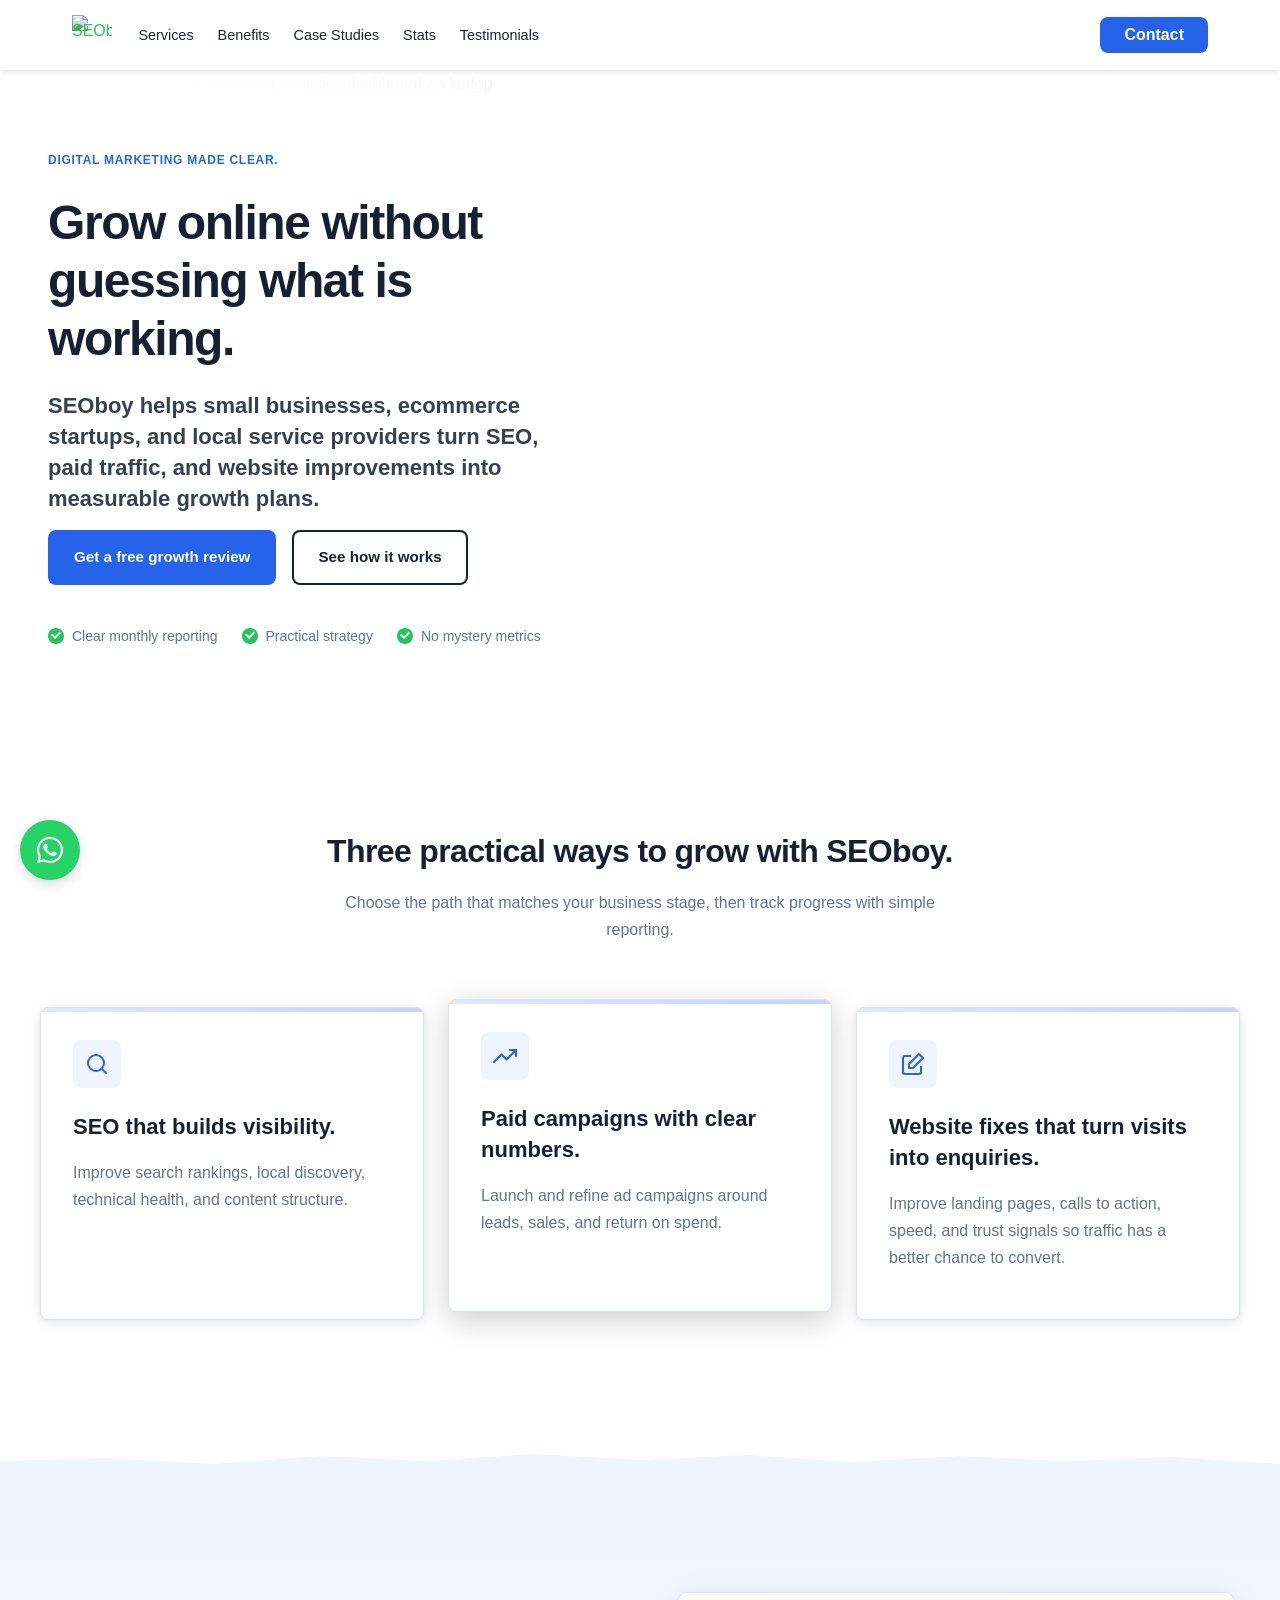
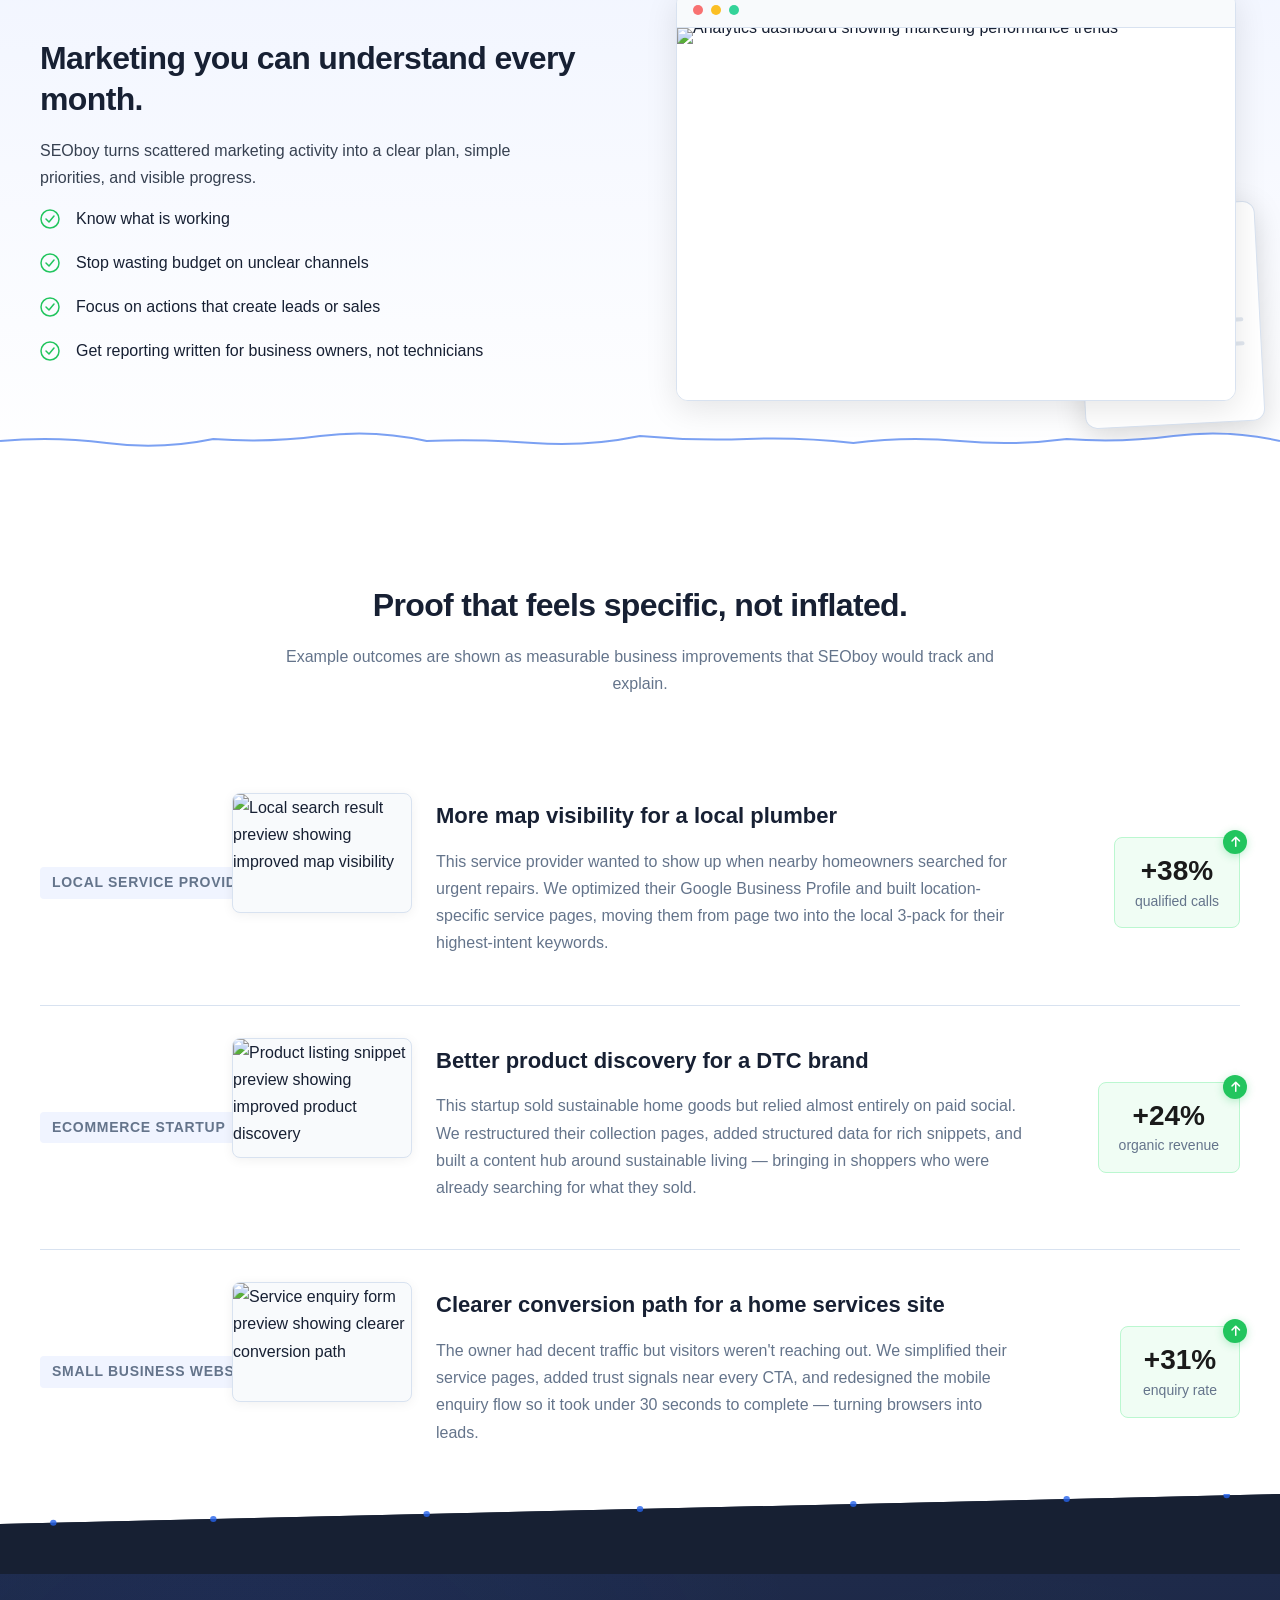
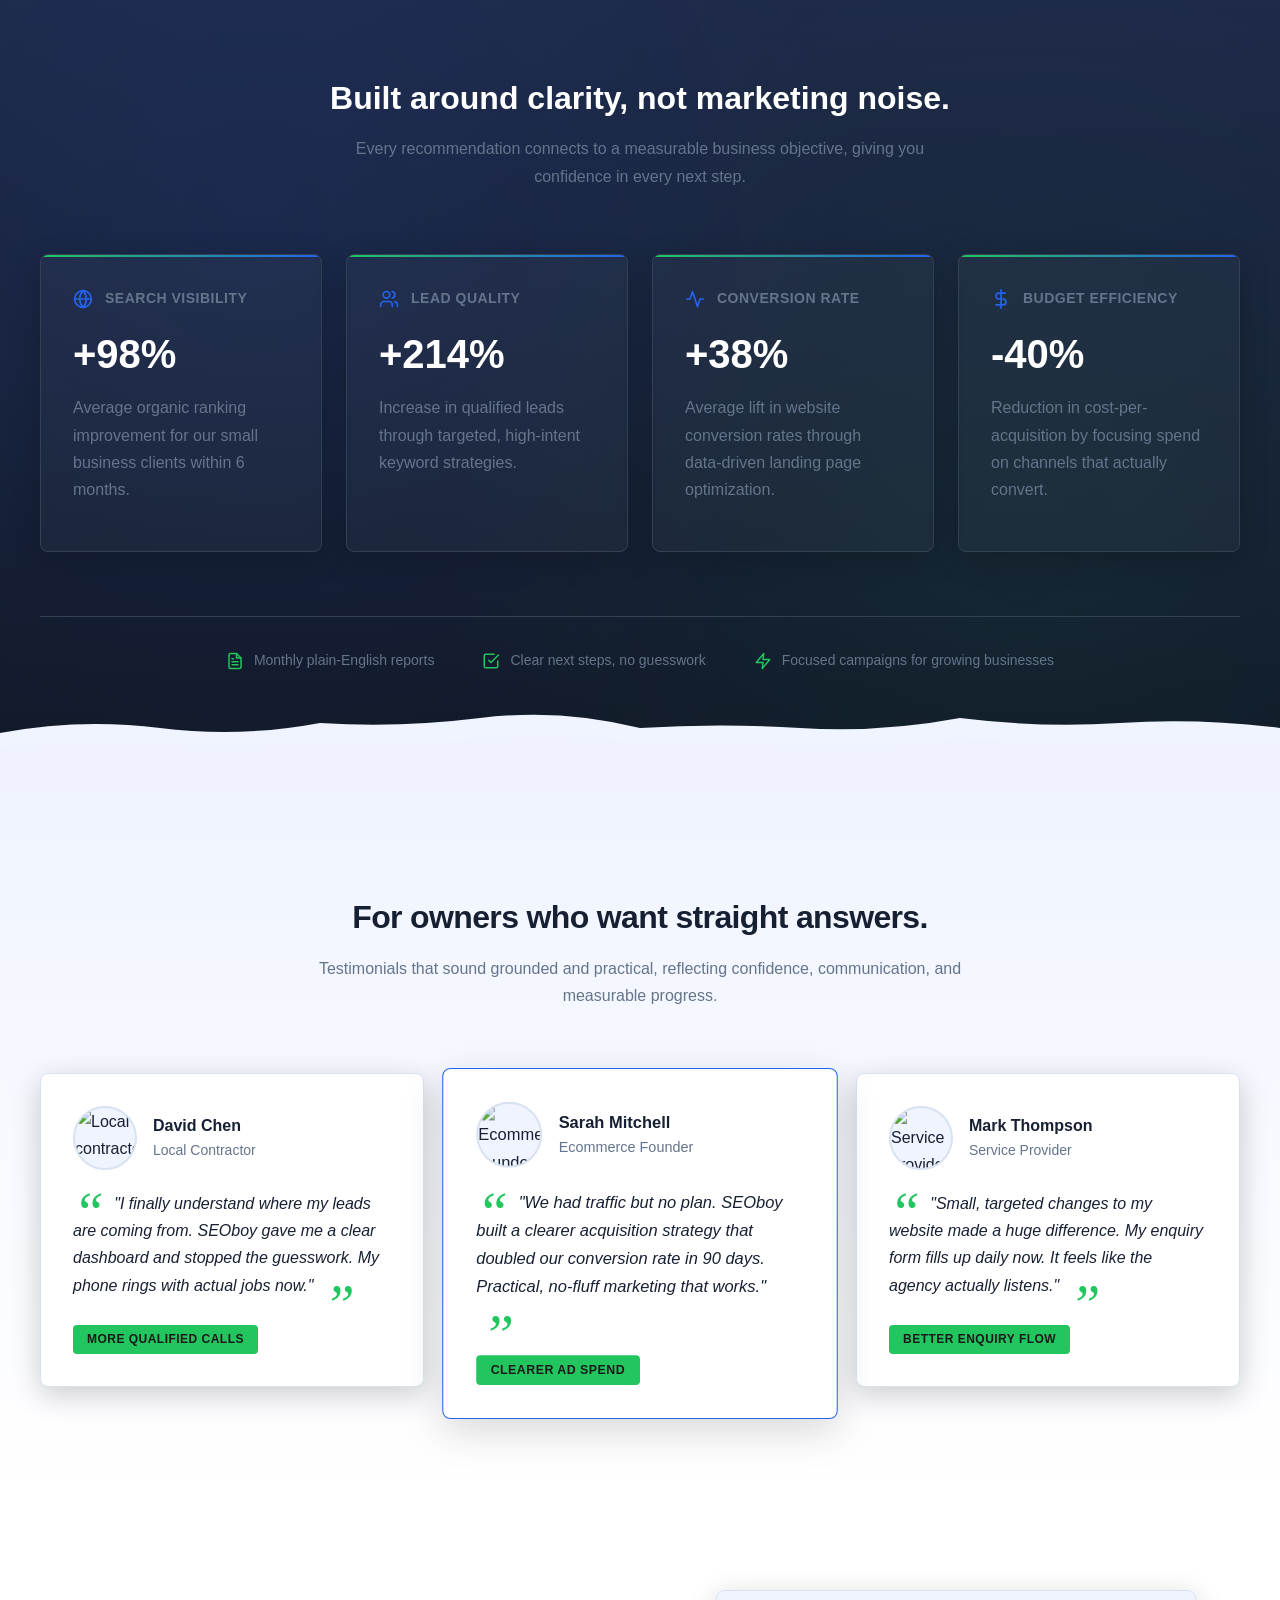
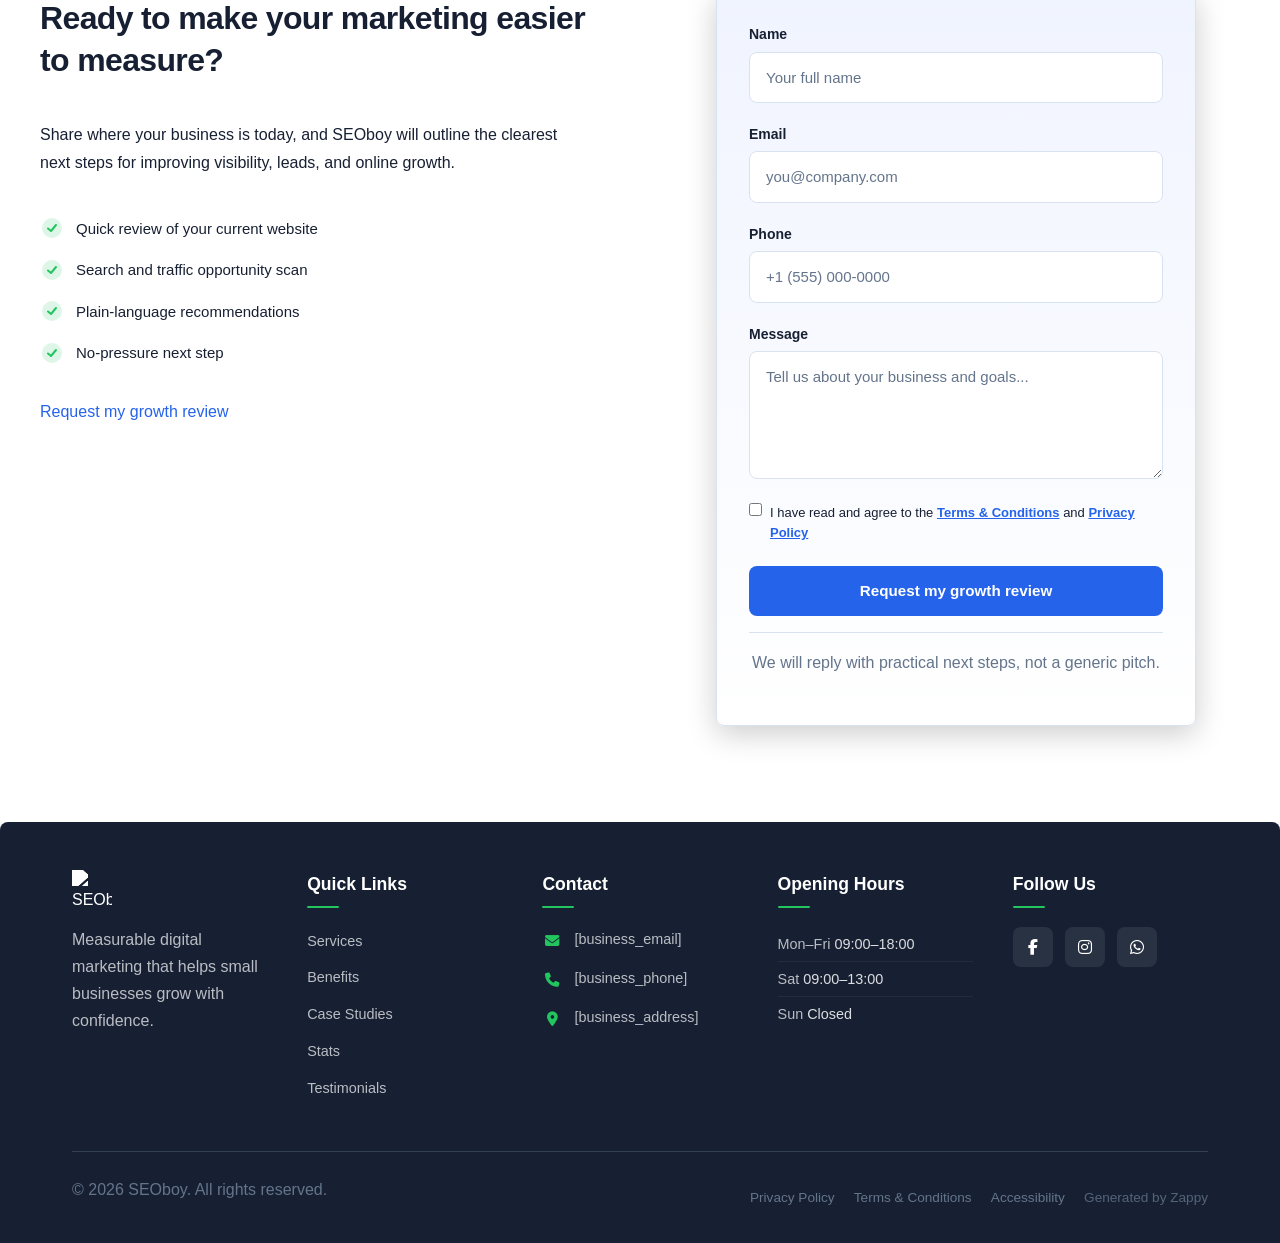
==== commit 86b61eea: "Background sync: Progressive GitHub Sync" ====
--- a/index.html
+++ b/index.html
@@ -894,9 +894,9 @@
     </div>
 
     <!-- Card Grid -->
-    <div class="home-services-section__grid">
+    <div class="home-services-section__grid zappy-preserve-css-grid" id="zappy-auto-grid-1783688348030-uf5h4d" data-zappy-auto-grid="true" data-original-item-width="384" data-original-gap="24px" style="align-items: stretch !important; --zappy-grid-cols: repeat(3, minmax(0, 1fr)); display: grid; grid-template-columns: repeat(3, minmax(0, 1fr));" data-zappy-explicit-columns="true">
       <!-- Card 1 -->
-      <article class="home-services-section__card">
+      <article class="home-services-section__card" data-grid-item-index="0">
         <div class="home-services-section__card-top-band"></div>
         <div class="home-services-section__card-icon">
           <svg data-element-type="icon" data-icon-type="svg" viewBox="0 0 24 24" fill="none" stroke="currentColor" stroke-width="2" stroke-linecap="round" stroke-linejoin="round">
@@ -909,7 +909,7 @@
       </article>
 
       <!-- Card 2 (Elevated) -->
-      <article class="home-services-section__card home-services-section__card--elevated">
+      <article class="home-services-section__card home-services-section__card--elevated" data-grid-item-index="1">
         <div class="home-services-section__card-top-band"></div>
         <div class="home-services-section__card-icon">
           <svg data-element-type="icon" data-icon-type="svg" viewBox="0 0 24 24" fill="none" stroke="currentColor" stroke-width="2" stroke-linecap="round" stroke-linejoin="round">
@@ -922,7 +922,7 @@
       </article>
 
       <!-- Card 3 -->
-      <article class="home-services-section__card">
+      <article class="home-services-section__card" data-grid-item-index="2">
         <div class="home-services-section__card-top-band"></div>
         <div class="home-services-section__card-icon">
           <svg data-element-type="icon" data-icon-type="svg" viewBox="0 0 24 24" fill="none" stroke="currentColor" stroke-width="2" stroke-linecap="round" stroke-linejoin="round">
--- a/styles.css
+++ b/styles.css
@@ -4877,6 +4877,495 @@
 /* ========== END ORPHANED_ZOOM_IMG_FIX ========== */
 
 
+/* ========== GRID RESPONSIVE FIX (zappy-grid-mobile-fix) ========== */
+/* Ensures grids with explicit columns use CSS variable and are responsive on mobile */
+
+/* DESKTOP: Explicit column grids use CSS variable for grid-template-columns */
+/* The deployment process ensures --zappy-grid-cols is always set in inline styles */
+[data-zappy-explicit-columns="true"] {
+  display: grid !important;
+  grid-template-columns: var(--zappy-grid-cols, repeat(2, minmax(0, 1fr))) !important;
+}
+/* Carousel mode overrides grid display to allow flex-based track layout */
+.zappy-carousel-mode,
+[data-zappy-display-mode="carousel"] {
+  display: block !important;
+}
+
+/* ZOOM WRAPPER: Ensure overflow:hidden and position:relative for crop zoom effect */
+/* The wrapper clips the oversized image to create the zoom/crop effect */
+/* position:relative is needed so absolutely positioned images stay within the wrapper */
+[data-zappy-zoom-wrapper="true"] {
+  overflow: hidden !important;
+  position: relative !important;
+}
+
+/* Prevent inserted elements from exceeding their container width.
+   max-width uses no !important so inline styles can set a specific constraint. */
+.zappy-inserted-element {
+  max-width: 100%;
+  box-sizing: border-box !important;
+}
+
+@media (max-width: 768px) {
+  /* Auto-grid (AI-generated) grids - force single column on mobile */
+  .zappy-preserve-css-grid[data-zappy-auto-grid="true"],
+  [data-zappy-auto-grid="true"] {
+    grid-template-columns: 1fr !important;
+    gap: 1.5rem !important;
+  }
+  
+  /* Grid children: override min-width:auto so children with fixed-width
+     content (e.g. zoom wrappers with width:448px!important) can shrink
+     to fit the 1fr column instead of overflowing the grid container. */
+  .zappy-preserve-css-grid[data-zappy-auto-grid="true"] > *,
+  [data-zappy-auto-grid="true"] > *,
+  [data-zappy-explicit-columns="true"] > * {
+    min-width: 0 !important;
+    max-width: 100% !important;
+  }
+  
+  /* Featured grids - force single column on mobile */
+  .featured-grid {
+    grid-template-columns: 1fr !important;
+  }
+  
+  /* Neutralize centering transforms on mobile */
+  [data-zappy-center-transform] {
+    transform: none !important;
+  }
+  
+  /* Media-only grid items - constrain height on mobile */
+  .zappy-preserve-css-grid[data-zappy-auto-grid="true"] > .zappy-grid-item-media-only,
+  [data-zappy-auto-grid="true"] > .zappy-grid-item-media-only {
+    height: auto !important;
+    max-height: 300px !important;
+  }
+  
+  .zappy-preserve-css-grid[data-zappy-auto-grid="true"] > .zappy-grid-item-media-only img,
+  [data-zappy-auto-grid="true"] > .zappy-grid-item-media-only img {
+    height: auto !important;
+    max-height: 300px !important;
+  }
+  
+  /* Full-width mode zoom wrappers - ensure image is visible (not collapsed) */
+  [data-zappy-zoom-wrapper-width-mode="full"] img {
+    position: relative !important;
+    width: 100% !important;
+    height: auto !important;
+    max-width: 100% !important;
+    max-height: 300px !important;
+    left: auto !important;
+    top: auto !important;
+    object-fit: cover !important;
+  }
+  
+  /* MOBILE: Explicit column grids - force single column on mobile */
+  [data-zappy-explicit-columns="true"] {
+    grid-template-columns: 1fr !important;
+  }
+  
+  /* Inline grid with fixed pixel columns - make responsive */
+  .zappy-inline-grid-active.zappy-preserve-css-grid {
+    grid-template-columns: 1fr !important;
+  }
+  
+  /* AI-generated section grids with common naming patterns */
+  /* These often have fixed pixel column widths that don't adapt to mobile */
+  [class*="-grid"]:not([data-zappy-auto-grid]):not(.zappy-preserve-css-grid):not([data-zappy-explicit-columns="true"]) {
+    grid-template-columns: 1fr !important;
+  }
+  
+  /* Reset any column/row spanning items on mobile - they cause overflow */
+  /* Gallery grids often have -large items that span multiple columns */
+  [class*="-grid"] > [class*="-large"],
+  [class*="-grid"] > [class*="-item-large"],
+  [class*="-grid"] > [style*="grid-column: span"],
+  [class*="-grid"] > [style*="grid-row: span"] {
+    grid-column: span 1 !important;
+    grid-row: span 1 !important;
+  }
+  
+  /* Common AI-generated visual/frame containers that may overflow */
+  [class*="-visual"],
+  [class*="-frame"] {
+    width: 100% !important;
+    max-width: 100% !important;
+    min-width: 0 !important;
+  }
+  
+  /* CRITICAL: Constrain zoom wrappers on mobile without breaking saved crop geometry */
+  [data-zappy-zoom-wrapper="true"] {
+    width: 100% !important;
+    max-width: 100% !important;
+    min-width: 0 !important;
+    overflow: hidden !important;
+    position: relative !important;
+  }
+
+  /* The zoom wrapper's image is position:absolute (so it contributes 0 to the
+     wrapper's intrinsic content width). Inserted-element parents that carry a
+     desktop pixel height can either collapse to 0px wide or preserve a stale
+     desktop height after their child wrapper shrinks on mobile. Force them
+     to fill the parent container and let the wrapper's aspect-ratio determine
+     the real height, eliminating empty space before following text. */
+  .zappy-inserted-element:has(> [data-zappy-zoom-wrapper="true"]) {
+    width: 100% !important;
+    max-width: 100% !important;
+    height: auto !important;
+    min-height: 0 !important;
+    max-height: none !important;
+  }
+
+  .zappy-inserted-element:has(> [data-zappy-zoom-wrapper="true"]) > [data-zappy-zoom-wrapper="true"] {
+    width: 100% !important;
+    max-width: 100% !important;
+    height: auto !important;
+  }
+
+  /* Reset zoom wrapper images on mobile to responsive display.
+     Images with explicit mobile crop overrides are excluded - the JS runtime
+     applies their crop/zoom after page load. */
+  [data-zappy-zoom-wrapper="true"]:not([data-zappy-zoom-wrapper-width-mode="full"]) img:not([data-zappy-mobile-object-position]):not([data-zappy-mobile-zoom]) {
+    position: relative !important;
+    width: 100% !important;
+    height: auto !important;
+    max-height: 300px !important;
+    max-width: 100% !important;
+    object-fit: cover !important;
+    top: auto !important;
+    left: auto !important;
+    right: auto !important;
+    bottom: auto !important;
+  }
+  
+  /* Carousel: ensure block display on mobile */
+  .zappy-carousel-mode,
+  [data-zappy-display-mode="carousel"] {
+    display: block !important;
+  }
+  /* JS-initialized carousel: constrain wrapper on mobile */
+  .zappy-carousel-js-init .zappy-carousel-container-wrapper {
+    max-width: calc(100% - 20px) !important;
+  }
+  .zappy-carousel-js-init .zappy-carousel-item {
+    min-width: 0 !important;
+    max-width: 100% !important;
+  }
+  /* CSS-only fallback: if JS didn't initialize, stack items vertically */
+  .zappy-carousel-mode:not(.zappy-carousel-js-init) .zappy-carousel-container-wrapper {
+    width: 100% !important;
+    max-width: 100% !important;
+    overflow: visible !important;
+  }
+  .zappy-carousel-mode:not(.zappy-carousel-js-init) .zappy-carousel-track {
+    flex-direction: column !important;
+    transform: none !important;
+    gap: 1.5rem !important;
+  }
+  .zappy-carousel-mode:not(.zappy-carousel-js-init) .zappy-carousel-item {
+    width: 100% !important;
+    min-width: 0 !important;
+    max-width: 100% !important;
+    flex: 0 0 auto !important;
+  }
+  .zappy-carousel-mode:not(.zappy-carousel-js-init) > :not(style):not(script):not(.zappy-carousel-btn):not(.zappy-carousel-dots):not(.zappy-carousel-container-wrapper) {
+    width: 100% !important;
+    min-width: 0 !important;
+    max-width: 100% !important;
+    flex: none !important;
+  }
+  .zappy-carousel-mode:not(.zappy-carousel-js-init) .zappy-carousel-btn,
+  .zappy-carousel-mode:not(.zappy-carousel-js-init) .zappy-carousel-dots {
+    display: none !important;
+  }
+  /* Carousel items: fix zoom wrapper padding creating excess spacing */
+  .zappy-carousel-item [data-zappy-zoom-wrapper="true"],
+  .zappy-carousel-mode > div [data-zappy-zoom-wrapper="true"] {
+    padding-bottom: 0 !important;
+    min-height: 0 !important;
+    height: auto !important;
+  }
+  /* Carousel buttons: position inside the card area on mobile */
+  .zappy-carousel-js-init > .zappy-carousel-btn {
+    left: 4px !important;
+    right: auto !important;
+    width: 36px !important;
+    height: 36px !important;
+    font-size: 16px !important;
+    background: rgba(255,255,255,0.9) !important;
+  }
+  .zappy-carousel-js-init > .zappy-carousel-btn.zappy-carousel-right {
+    left: auto !important;
+    right: 4px !important;
+  }
+  
+  /* ========== MAIN PADDING FIX ========== */
+  /* Fix double-padding from old V2 mobile CSS that applied padding to both main and sections */
+  /* Exclude ecommerce-page which needs its own horizontal padding for proper mobile layout */
+  main:not(.ecommerce-page) {
+    padding-left: 0 !important;
+    padding-right: 0 !important;
+  }
+  
+  /* Hero sections need flex-column on mobile for proper stacking */
+  section[class*="hero"],
+  .home-Hero-section {
+    flex-direction: column !important;
+  }
+  
+  /* Hero sections need extra padding-top to clear the sticky navbar */
+  /* The navbar is ~70px tall, so hero needs at least 100px padding-top */
+  /* IMPORTANT: Use section tag to avoid matching child elements like buttons that contain "-hero-section" in their BEM class */
+  section[class*="-hero-section"]:first-of-type,
+  main > section:first-child {
+    padding-top: 100px !important;
+  }
+
+  /* Split hero (.hero-sbs-wrap) already applies ~100px top padding for the navbar.
+     Without this override, the global rule above stacks and mobile shows ~200px
+     of dead air above the hero image. */
+  main > section:first-child:has(.hero-sbs-wrap),
+  section[class*="-hero-section"]:first-of-type:has(.hero-sbs-wrap) {
+    padding-top: 0 !important;
+  }
+
+  /* Zoom-crop hero portraits: anchor with inset:0 so RTL/LTR matches and cover
+     cropping stays centered (physical left:0 absolute imgs can mis-read in RTL). */
+  .hero-sbs-image-frame [data-zappy-zoom-wrapper="true"] img {
+    inset: 0 !important;
+    width: 100% !important;
+    height: 100% !important;
+    max-height: none !important;
+    object-fit: cover !important;
+    object-position: center center !important;
+  }
+  
+  /* ========== HERO CONTAINER FULL-WIDTH (FULLSCREEN HEROES ONLY) ========== */
+  /* Only strip container padding/width for heroes with actual background images.
+     Text-only and side-by-side hero sections on inner pages need normal padding. */
+  .hero-container,
+  /* V2 generation-time fullscreen heroes */
+  section[data-hero-type="fullscreen-scrim"] > .container,
+  section[data-hero-type="fullscreen-card"] > .container,
+  /* Editor-applied background images on hero sections */
+  section[class*="hero"][data-zappy-bg-type="image"] > .container,
+  section[class*="hero"][data-zappy-bg-type="video"] > .container,
+  /* V1 fallback: hero sections with known bg structures */
+  section[class*="hero"]:has(.hero-bg-container) > .container,
+  section[class*="hero"]:has([data-hero-bg]) > .container {
+    width: 100% !important;
+    max-width: 100% !important;
+  }
+  
+  /* ========== HERO WIDTH FIX ========== */
+  /* Remove nested horizontal padding for fullscreen-type heroes only */
+  .home-Hero-section .hero-container,
+  .home-Hero-section .hero-content,
+  .home-Hero-section .hero-metrics,
+  .home-Hero-section .hero-image-column,
+  .home-Hero-section .hero-image-frame,
+  .home-Hero-section .container,
+  .home-Hero-section .wrapper,
+  /* V2 fullscreen heroes */
+  section[data-hero-type="fullscreen-scrim"] .hero-container,
+  section[data-hero-type="fullscreen-scrim"] .hero-content,
+  section[data-hero-type="fullscreen-scrim"] .container,
+  section[data-hero-type="fullscreen-card"] .hero-container,
+  section[data-hero-type="fullscreen-card"] .hero-content,
+  section[data-hero-type="fullscreen-card"] .container,
+  /* Editor-applied background images on hero sections */
+  section[class*="hero"][data-zappy-bg-type="image"] .hero-container,
+  section[class*="hero"][data-zappy-bg-type="image"] .hero-content,
+  section[class*="hero"][data-zappy-bg-type="image"] .container,
+  section[class*="hero"][data-zappy-bg-type="video"] .hero-container,
+  section[class*="hero"][data-zappy-bg-type="video"] .hero-content,
+  section[class*="hero"][data-zappy-bg-type="video"] .container,
+  /* V1 fallback: hero sections with known bg structures */
+  section[class*="hero"]:has(.hero-bg-container) .hero-container,
+  section[class*="hero"]:has(.hero-bg-container) .hero-content,
+  section[class*="hero"]:has(.hero-bg-container) .container,
+  section[class*="hero"]:has([data-hero-bg]) .hero-container,
+  section[class*="hero"]:has([data-hero-bg]) .hero-content,
+  section[class*="hero"]:has([data-hero-bg]) .container {
+    padding-left: 0 !important;
+    padding-right: 0 !important;
+    padding-inline-start: 0 !important;
+    padding-inline-end: 0 !important;
+  }
+  
+  /* ========== HERO VERTICAL SPACING FIX ========== */
+  .home-Hero-section .hero-content,
+  .home-Hero-section .hero-container,
+  .home-Hero-section .hero-image-column {
+    padding-top: 8px !important;
+    padding-bottom: 8px !important;
+  }
+  
+  .hero-cta-row {
+    padding: 8px 0 !important;
+    margin: 8px 0 12px !important;
+  }
+  
+  .hero-content {
+    gap: 12px !important;
+  }
+  
+  .hero-metrics {
+    gap: 10px !important;
+  }
+  
+  .metric-card {
+    padding: 12px !important;
+  }
+  
+  .hero-container {
+    gap: 16px !important;
+  }
+
+  /* ========== GRID OVERFLOW FIX ========== */
+  /* CSS Grid items default to min-width:auto, preventing them from shrinking
+     below their content's intrinsic size. Fixed-width zoom wrappers or large
+     images inside grid items can force the column wider than the viewport. */
+  .hero-container > * {
+    min-width: 0 !important;
+    overflow: hidden !important;
+  }
+
+  /* Zappy-inserted image elements with fixed-width zoom wrappers must
+     respect the parent container width on mobile */
+  .zappy-inserted-element,
+  [data-zappy-zoom-wrapper] {
+    max-width: 100% !important;
+  }
+
+  /* ========== FULLSCREEN HERO OVERFLOW FIX ========== */
+
+  section[data-hero-type*="fullscreen"] {
+    height: auto !important;
+    min-height: 100svh !important;
+    padding: 0 clamp(1rem, 5vw, 1.5rem) 90px !important;
+  }
+  section[data-hero-type*="fullscreen"] > [class*="-container"]:not([class*="bg"]):not([class*="scrim"]):not([class*="divider"]),
+  section[data-hero-type*="fullscreen"] > .container {
+    padding-bottom: 100px !important;
+    min-height: auto !important;
+  }
+}
+
+/* ========== HERO SECTION WIDTH CONSTRAINT (ALL VIEWPORTS) ========== */
+/* Prevent hero sections from exceeding viewport width.                */
+/* Root cause: AI-generated CSS may use width:100vw or add horizontal  */
+/* padding to the section, causing it to overflow the viewport.        */
+/* NOTE: Do NOT add overflow:hidden here — it clips SVG bottom dividers */
+/* that need overflow:visible to extend into the next section.          */
+section[class*="hero" i],
+section[class*="Hero"],
+section[data-hero-type] {
+  max-width: 100% !important;
+  box-sizing: border-box !important;
+}
+
+/* ========== SVG DIVIDER OVERLAY FIX ========== */
+/* Many AI sections place .section-divider absolutely at the bottom of a section,
+   which can overlap/cut off the last row of content. The safest CSS-only fix
+   is to prevent overlay by forcing the divider into normal flow. */
+.section-divider {
+  position: relative !important;
+  bottom: auto !important;
+  top: auto !important;
+  left: auto !important;
+  right: auto !important;
+  z-index: auto !important;
+  margin-top: 16px !important;
+}
+
+.section-divider svg {
+  display: block !important;
+  width: 100% !important;
+  height: auto !important;
+}
+
+/* Exclude small icon SVGs from full-width sizing - these are decorative icons, not wave dividers */
+.section-divider svg.divider-icon,
+.section-divider svg[width="32"],
+.section-divider svg[width="24"],
+.section-divider svg[width="48"],
+.section-divider svg[viewBox="0 0 32 32"],
+.section-divider svg[viewBox="0 0 24 24"],
+.section-divider svg[viewBox="0 0 48 48"] {
+  width: auto !important;
+  height: auto !important;
+  max-width: 64px !important;
+  max-height: 64px !important;
+}
+
+/* ========== END SVG DIVIDER OVERLAY FIX ========== */
+
+/* ========== HORIZONTAL-PAIR GRID MEDIA FIX ========== */
+/* Ensures media in horizontal-pair grids fills columns correctly */
+
+/* Image/video media cells: stretch to fill the grid cell */
+.zappy-horizontal-grid[data-zappy-grid-kind="horizontal-pair"] [data-zappy-media-cell="true"]:not([data-element-type="icon"]) {
+  position: relative !important;
+  display: flex !important;
+  flex-direction: column !important;
+  align-items: stretch !important;
+  justify-content: stretch !important;
+  min-height: 0 !important;
+}
+
+/* Icon media cells: use flex for centering but allow alignment to be controlled by the editor */
+.zappy-horizontal-grid[data-zappy-grid-kind="horizontal-pair"] [data-zappy-media-cell="true"][data-element-type="icon"] {
+  position: relative !important;
+  display: flex !important;
+  min-height: 0 !important;
+}
+
+/* Images/videos: preserve aspect ratio while filling column width */
+.zappy-horizontal-grid[data-zappy-grid-kind="horizontal-pair"] [data-zappy-media-cell="true"] > img,
+.zappy-horizontal-grid[data-zappy-grid-kind="horizontal-pair"] [data-zappy-media-cell="true"] > video {
+  width: 100% !important;
+  max-width: 100% !important;
+  height: auto !important;
+  max-height: none !important;
+  flex: 0 0 auto !important;
+  min-height: 0 !important;
+  display: block !important;
+  object-fit: contain !important;
+  object-position: center !important;
+}
+
+/* Icons/SVG: respect their explicit pixel size from the editor */
+/* Do NOT force width/height: 100% - icons should use their inline size */
+.zappy-horizontal-grid[data-zappy-grid-kind="horizontal-pair"] [data-zappy-media-cell="true"] > svg,
+.zappy-horizontal-grid[data-zappy-grid-kind="horizontal-pair"] [data-zappy-media-cell="true"] > .iconify,
+.zappy-horizontal-grid[data-zappy-grid-kind="horizontal-pair"] [data-zappy-media-cell="true"] > .iconify svg {
+  flex: 0 0 auto !important;
+  min-height: 0 !important;
+  display: inline-block !important;
+}
+
+/* Non-media grid items (buttons, text, etc.) should NOT stretch */
+.zappy-horizontal-grid[data-zappy-grid-kind="horizontal-pair"] > .zappy-inserted-element:not([data-zappy-media-cell]) {
+  align-self: start !important;
+  height: auto !important;
+  width: auto !important;
+  max-width: 100% !important;
+}
+
+/* Buttons inside non-media grid items should NOT stretch horizontally */
+.zappy-horizontal-grid[data-zappy-grid-kind="horizontal-pair"] > .zappy-inserted-element:not([data-zappy-media-cell]) .btn,
+.zappy-horizontal-grid[data-zappy-grid-kind="horizontal-pair"] > .zappy-inserted-element:not([data-zappy-media-cell]) [data-element-type="button"] {
+  width: auto !important;
+  flex: 0 0 auto !important;
+}
+
+/* ========== END HORIZONTAL-PAIR GRID MEDIA FIX ========== */
+
+/* ========== END GRID RESPONSIVE FIX ========== */
+
+
 /* ZAPPY_NAVBAR_CTA_ALIGNMENT_FIX */
 .nav-cta-container .zappy-search-container,
 .zappy-search-container { align-self: center; }
--- a/styles.css
+++ b/styles.css
@@ -4877,6 +4877,495 @@
 /* ========== END ORPHANED_ZOOM_IMG_FIX ========== */
 
 
+/* ========== GRID RESPONSIVE FIX (zappy-grid-mobile-fix) ========== */
+/* Ensures grids with explicit columns use CSS variable and are responsive on mobile */
+
+/* DESKTOP: Explicit column grids use CSS variable for grid-template-columns */
+/* The deployment process ensures --zappy-grid-cols is always set in inline styles */
+[data-zappy-explicit-columns="true"] {
+  display: grid !important;
+  grid-template-columns: var(--zappy-grid-cols, repeat(2, minmax(0, 1fr))) !important;
+}
+/* Carousel mode overrides grid display to allow flex-based track layout */
+.zappy-carousel-mode,
+[data-zappy-display-mode="carousel"] {
+  display: block !important;
+}
+
+/* ZOOM WRAPPER: Ensure overflow:hidden and position:relative for crop zoom effect */
+/* The wrapper clips the oversized image to create the zoom/crop effect */
+/* position:relative is needed so absolutely positioned images stay within the wrapper */
+[data-zappy-zoom-wrapper="true"] {
+  overflow: hidden !important;
+  position: relative !important;
+}
+
+/* Prevent inserted elements from exceeding their container width.
+   max-width uses no !important so inline styles can set a specific constraint. */
+.zappy-inserted-element {
+  max-width: 100%;
+  box-sizing: border-box !important;
+}
+
+@media (max-width: 768px) {
+  /* Auto-grid (AI-generated) grids - force single column on mobile */
+  .zappy-preserve-css-grid[data-zappy-auto-grid="true"],
+  [data-zappy-auto-grid="true"] {
+    grid-template-columns: 1fr !important;
+    gap: 1.5rem !important;
+  }
+  
+  /* Grid children: override min-width:auto so children with fixed-width
+     content (e.g. zoom wrappers with width:448px!important) can shrink
+     to fit the 1fr column instead of overflowing the grid container. */
+  .zappy-preserve-css-grid[data-zappy-auto-grid="true"] > *,
+  [data-zappy-auto-grid="true"] > *,
+  [data-zappy-explicit-columns="true"] > * {
+    min-width: 0 !important;
+    max-width: 100% !important;
+  }
+  
+  /* Featured grids - force single column on mobile */
+  .featured-grid {
+    grid-template-columns: 1fr !important;
+  }
+  
+  /* Neutralize centering transforms on mobile */
+  [data-zappy-center-transform] {
+    transform: none !important;
+  }
+  
+  /* Media-only grid items - constrain height on mobile */
+  .zappy-preserve-css-grid[data-zappy-auto-grid="true"] > .zappy-grid-item-media-only,
+  [data-zappy-auto-grid="true"] > .zappy-grid-item-media-only {
+    height: auto !important;
+    max-height: 300px !important;
+  }
+  
+  .zappy-preserve-css-grid[data-zappy-auto-grid="true"] > .zappy-grid-item-media-only img,
+  [data-zappy-auto-grid="true"] > .zappy-grid-item-media-only img {
+    height: auto !important;
+    max-height: 300px !important;
+  }
+  
+  /* Full-width mode zoom wrappers - ensure image is visible (not collapsed) */
+  [data-zappy-zoom-wrapper-width-mode="full"] img {
+    position: relative !important;
+    width: 100% !important;
+    height: auto !important;
+    max-width: 100% !important;
+    max-height: 300px !important;
+    left: auto !important;
+    top: auto !important;
+    object-fit: cover !important;
+  }
+  
+  /* MOBILE: Explicit column grids - force single column on mobile */
+  [data-zappy-explicit-columns="true"] {
+    grid-template-columns: 1fr !important;
+  }
+  
+  /* Inline grid with fixed pixel columns - make responsive */
+  .zappy-inline-grid-active.zappy-preserve-css-grid {
+    grid-template-columns: 1fr !important;
+  }
+  
+  /* AI-generated section grids with common naming patterns */
+  /* These often have fixed pixel column widths that don't adapt to mobile */
+  [class*="-grid"]:not([data-zappy-auto-grid]):not(.zappy-preserve-css-grid):not([data-zappy-explicit-columns="true"]) {
+    grid-template-columns: 1fr !important;
+  }
+  
+  /* Reset any column/row spanning items on mobile - they cause overflow */
+  /* Gallery grids often have -large items that span multiple columns */
+  [class*="-grid"] > [class*="-large"],
+  [class*="-grid"] > [class*="-item-large"],
+  [class*="-grid"] > [style*="grid-column: span"],
+  [class*="-grid"] > [style*="grid-row: span"] {
+    grid-column: span 1 !important;
+    grid-row: span 1 !important;
+  }
+  
+  /* Common AI-generated visual/frame containers that may overflow */
+  [class*="-visual"],
+  [class*="-frame"] {
+    width: 100% !important;
+    max-width: 100% !important;
+    min-width: 0 !important;
+  }
+  
+  /* CRITICAL: Constrain zoom wrappers on mobile without breaking saved crop geometry */
+  [data-zappy-zoom-wrapper="true"] {
+    width: 100% !important;
+    max-width: 100% !important;
+    min-width: 0 !important;
+    overflow: hidden !important;
+    position: relative !important;
+  }
+
+  /* The zoom wrapper's image is position:absolute (so it contributes 0 to the
+     wrapper's intrinsic content width). Inserted-element parents that carry a
+     desktop pixel height can either collapse to 0px wide or preserve a stale
+     desktop height after their child wrapper shrinks on mobile. Force them
+     to fill the parent container and let the wrapper's aspect-ratio determine
+     the real height, eliminating empty space before following text. */
+  .zappy-inserted-element:has(> [data-zappy-zoom-wrapper="true"]) {
+    width: 100% !important;
+    max-width: 100% !important;
+    height: auto !important;
+    min-height: 0 !important;
+    max-height: none !important;
+  }
+
+  .zappy-inserted-element:has(> [data-zappy-zoom-wrapper="true"]) > [data-zappy-zoom-wrapper="true"] {
+    width: 100% !important;
+    max-width: 100% !important;
+    height: auto !important;
+  }
+
+  /* Reset zoom wrapper images on mobile to responsive display.
+     Images with explicit mobile crop overrides are excluded - the JS runtime
+     applies their crop/zoom after page load. */
+  [data-zappy-zoom-wrapper="true"]:not([data-zappy-zoom-wrapper-width-mode="full"]) img:not([data-zappy-mobile-object-position]):not([data-zappy-mobile-zoom]) {
+    position: relative !important;
+    width: 100% !important;
+    height: auto !important;
+    max-height: 300px !important;
+    max-width: 100% !important;
+    object-fit: cover !important;
+    top: auto !important;
+    left: auto !important;
+    right: auto !important;
+    bottom: auto !important;
+  }
+  
+  /* Carousel: ensure block display on mobile */
+  .zappy-carousel-mode,
+  [data-zappy-display-mode="carousel"] {
+    display: block !important;
+  }
+  /* JS-initialized carousel: constrain wrapper on mobile */
+  .zappy-carousel-js-init .zappy-carousel-container-wrapper {
+    max-width: calc(100% - 20px) !important;
+  }
+  .zappy-carousel-js-init .zappy-carousel-item {
+    min-width: 0 !important;
+    max-width: 100% !important;
+  }
+  /* CSS-only fallback: if JS didn't initialize, stack items vertically */
+  .zappy-carousel-mode:not(.zappy-carousel-js-init) .zappy-carousel-container-wrapper {
+    width: 100% !important;
+    max-width: 100% !important;
+    overflow: visible !important;
+  }
+  .zappy-carousel-mode:not(.zappy-carousel-js-init) .zappy-carousel-track {
+    flex-direction: column !important;
+    transform: none !important;
+    gap: 1.5rem !important;
+  }
+  .zappy-carousel-mode:not(.zappy-carousel-js-init) .zappy-carousel-item {
+    width: 100% !important;
+    min-width: 0 !important;
+    max-width: 100% !important;
+    flex: 0 0 auto !important;
+  }
+  .zappy-carousel-mode:not(.zappy-carousel-js-init) > :not(style):not(script):not(.zappy-carousel-btn):not(.zappy-carousel-dots):not(.zappy-carousel-container-wrapper) {
+    width: 100% !important;
+    min-width: 0 !important;
+    max-width: 100% !important;
+    flex: none !important;
+  }
+  .zappy-carousel-mode:not(.zappy-carousel-js-init) .zappy-carousel-btn,
+  .zappy-carousel-mode:not(.zappy-carousel-js-init) .zappy-carousel-dots {
+    display: none !important;
+  }
+  /* Carousel items: fix zoom wrapper padding creating excess spacing */
+  .zappy-carousel-item [data-zappy-zoom-wrapper="true"],
+  .zappy-carousel-mode > div [data-zappy-zoom-wrapper="true"] {
+    padding-bottom: 0 !important;
+    min-height: 0 !important;
+    height: auto !important;
+  }
+  /* Carousel buttons: position inside the card area on mobile */
+  .zappy-carousel-js-init > .zappy-carousel-btn {
+    left: 4px !important;
+    right: auto !important;
+    width: 36px !important;
+    height: 36px !important;
+    font-size: 16px !important;
+    background: rgba(255,255,255,0.9) !important;
+  }
+  .zappy-carousel-js-init > .zappy-carousel-btn.zappy-carousel-right {
+    left: auto !important;
+    right: 4px !important;
+  }
+  
+  /* ========== MAIN PADDING FIX ========== */
+  /* Fix double-padding from old V2 mobile CSS that applied padding to both main and sections */
+  /* Exclude ecommerce-page which needs its own horizontal padding for proper mobile layout */
+  main:not(.ecommerce-page) {
+    padding-left: 0 !important;
+    padding-right: 0 !important;
+  }
+  
+  /* Hero sections need flex-column on mobile for proper stacking */
+  section[class*="hero"],
+  .home-Hero-section {
+    flex-direction: column !important;
+  }
+  
+  /* Hero sections need extra padding-top to clear the sticky navbar */
+  /* The navbar is ~70px tall, so hero needs at least 100px padding-top */
+  /* IMPORTANT: Use section tag to avoid matching child elements like buttons that contain "-hero-section" in their BEM class */
+  section[class*="-hero-section"]:first-of-type,
+  main > section:first-child {
+    padding-top: 100px !important;
+  }
+
+  /* Split hero (.hero-sbs-wrap) already applies ~100px top padding for the navbar.
+     Without this override, the global rule above stacks and mobile shows ~200px
+     of dead air above the hero image. */
+  main > section:first-child:has(.hero-sbs-wrap),
+  section[class*="-hero-section"]:first-of-type:has(.hero-sbs-wrap) {
+    padding-top: 0 !important;
+  }
+
+  /* Zoom-crop hero portraits: anchor with inset:0 so RTL/LTR matches and cover
+     cropping stays centered (physical left:0 absolute imgs can mis-read in RTL). */
+  .hero-sbs-image-frame [data-zappy-zoom-wrapper="true"] img {
+    inset: 0 !important;
+    width: 100% !important;
+    height: 100% !important;
+    max-height: none !important;
+    object-fit: cover !important;
+    object-position: center center !important;
+  }
+  
+  /* ========== HERO CONTAINER FULL-WIDTH (FULLSCREEN HEROES ONLY) ========== */
+  /* Only strip container padding/width for heroes with actual background images.
+     Text-only and side-by-side hero sections on inner pages need normal padding. */
+  .hero-container,
+  /* V2 generation-time fullscreen heroes */
+  section[data-hero-type="fullscreen-scrim"] > .container,
+  section[data-hero-type="fullscreen-card"] > .container,
+  /* Editor-applied background images on hero sections */
+  section[class*="hero"][data-zappy-bg-type="image"] > .container,
+  section[class*="hero"][data-zappy-bg-type="video"] > .container,
+  /* V1 fallback: hero sections with known bg structures */
+  section[class*="hero"]:has(.hero-bg-container) > .container,
+  section[class*="hero"]:has([data-hero-bg]) > .container {
+    width: 100% !important;
+    max-width: 100% !important;
+  }
+  
+  /* ========== HERO WIDTH FIX ========== */
+  /* Remove nested horizontal padding for fullscreen-type heroes only */
+  .home-Hero-section .hero-container,
+  .home-Hero-section .hero-content,
+  .home-Hero-section .hero-metrics,
+  .home-Hero-section .hero-image-column,
+  .home-Hero-section .hero-image-frame,
+  .home-Hero-section .container,
+  .home-Hero-section .wrapper,
+  /* V2 fullscreen heroes */
+  section[data-hero-type="fullscreen-scrim"] .hero-container,
+  section[data-hero-type="fullscreen-scrim"] .hero-content,
+  section[data-hero-type="fullscreen-scrim"] .container,
+  section[data-hero-type="fullscreen-card"] .hero-container,
+  section[data-hero-type="fullscreen-card"] .hero-content,
+  section[data-hero-type="fullscreen-card"] .container,
+  /* Editor-applied background images on hero sections */
+  section[class*="hero"][data-zappy-bg-type="image"] .hero-container,
+  section[class*="hero"][data-zappy-bg-type="image"] .hero-content,
+  section[class*="hero"][data-zappy-bg-type="image"] .container,
+  section[class*="hero"][data-zappy-bg-type="video"] .hero-container,
+  section[class*="hero"][data-zappy-bg-type="video"] .hero-content,
+  section[class*="hero"][data-zappy-bg-type="video"] .container,
+  /* V1 fallback: hero sections with known bg structures */
+  section[class*="hero"]:has(.hero-bg-container) .hero-container,
+  section[class*="hero"]:has(.hero-bg-container) .hero-content,
+  section[class*="hero"]:has(.hero-bg-container) .container,
+  section[class*="hero"]:has([data-hero-bg]) .hero-container,
+  section[class*="hero"]:has([data-hero-bg]) .hero-content,
+  section[class*="hero"]:has([data-hero-bg]) .container {
+    padding-left: 0 !important;
+    padding-right: 0 !important;
+    padding-inline-start: 0 !important;
+    padding-inline-end: 0 !important;
+  }
+  
+  /* ========== HERO VERTICAL SPACING FIX ========== */
+  .home-Hero-section .hero-content,
+  .home-Hero-section .hero-container,
+  .home-Hero-section .hero-image-column {
+    padding-top: 8px !important;
+    padding-bottom: 8px !important;
+  }
+  
+  .hero-cta-row {
+    padding: 8px 0 !important;
+    margin: 8px 0 12px !important;
+  }
+  
+  .hero-content {
+    gap: 12px !important;
+  }
+  
+  .hero-metrics {
+    gap: 10px !important;
+  }
+  
+  .metric-card {
+    padding: 12px !important;
+  }
+  
+  .hero-container {
+    gap: 16px !important;
+  }
+
+  /* ========== GRID OVERFLOW FIX ========== */
+  /* CSS Grid items default to min-width:auto, preventing them from shrinking
+     below their content's intrinsic size. Fixed-width zoom wrappers or large
+     images inside grid items can force the column wider than the viewport. */
+  .hero-container > * {
+    min-width: 0 !important;
+    overflow: hidden !important;
+  }
+
+  /* Zappy-inserted image elements with fixed-width zoom wrappers must
+     respect the parent container width on mobile */
+  .zappy-inserted-element,
+  [data-zappy-zoom-wrapper] {
+    max-width: 100% !important;
+  }
+
+  /* ========== FULLSCREEN HERO OVERFLOW FIX ========== */
+
+  section[data-hero-type*="fullscreen"] {
+    height: auto !important;
+    min-height: 100svh !important;
+    padding: 0 clamp(1rem, 5vw, 1.5rem) 90px !important;
+  }
+  section[data-hero-type*="fullscreen"] > [class*="-container"]:not([class*="bg"]):not([class*="scrim"]):not([class*="divider"]),
+  section[data-hero-type*="fullscreen"] > .container {
+    padding-bottom: 100px !important;
+    min-height: auto !important;
+  }
+}
+
+/* ========== HERO SECTION WIDTH CONSTRAINT (ALL VIEWPORTS) ========== */
+/* Prevent hero sections from exceeding viewport width.                */
+/* Root cause: AI-generated CSS may use width:100vw or add horizontal  */
+/* padding to the section, causing it to overflow the viewport.        */
+/* NOTE: Do NOT add overflow:hidden here — it clips SVG bottom dividers */
+/* that need overflow:visible to extend into the next section.          */
+section[class*="hero" i],
+section[class*="Hero"],
+section[data-hero-type] {
+  max-width: 100% !important;
+  box-sizing: border-box !important;
+}
+
+/* ========== SVG DIVIDER OVERLAY FIX ========== */
+/* Many AI sections place .section-divider absolutely at the bottom of a section,
+   which can overlap/cut off the last row of content. The safest CSS-only fix
+   is to prevent overlay by forcing the divider into normal flow. */
+.section-divider {
+  position: relative !important;
+  bottom: auto !important;
+  top: auto !important;
+  left: auto !important;
+  right: auto !important;
+  z-index: auto !important;
+  margin-top: 16px !important;
+}
+
+.section-divider svg {
+  display: block !important;
+  width: 100% !important;
+  height: auto !important;
+}
+
+/* Exclude small icon SVGs from full-width sizing - these are decorative icons, not wave dividers */
+.section-divider svg.divider-icon,
+.section-divider svg[width="32"],
+.section-divider svg[width="24"],
+.section-divider svg[width="48"],
+.section-divider svg[viewBox="0 0 32 32"],
+.section-divider svg[viewBox="0 0 24 24"],
+.section-divider svg[viewBox="0 0 48 48"] {
+  width: auto !important;
+  height: auto !important;
+  max-width: 64px !important;
+  max-height: 64px !important;
+}
+
+/* ========== END SVG DIVIDER OVERLAY FIX ========== */
+
+/* ========== HORIZONTAL-PAIR GRID MEDIA FIX ========== */
+/* Ensures media in horizontal-pair grids fills columns correctly */
+
+/* Image/video media cells: stretch to fill the grid cell */
+.zappy-horizontal-grid[data-zappy-grid-kind="horizontal-pair"] [data-zappy-media-cell="true"]:not([data-element-type="icon"]) {
+  position: relative !important;
+  display: flex !important;
+  flex-direction: column !important;
+  align-items: stretch !important;
+  justify-content: stretch !important;
+  min-height: 0 !important;
+}
+
+/* Icon media cells: use flex for centering but allow alignment to be controlled by the editor */
+.zappy-horizontal-grid[data-zappy-grid-kind="horizontal-pair"] [data-zappy-media-cell="true"][data-element-type="icon"] {
+  position: relative !important;
+  display: flex !important;
+  min-height: 0 !important;
+}
+
+/* Images/videos: preserve aspect ratio while filling column width */
+.zappy-horizontal-grid[data-zappy-grid-kind="horizontal-pair"] [data-zappy-media-cell="true"] > img,
+.zappy-horizontal-grid[data-zappy-grid-kind="horizontal-pair"] [data-zappy-media-cell="true"] > video {
+  width: 100% !important;
+  max-width: 100% !important;
+  height: auto !important;
+  max-height: none !important;
+  flex: 0 0 auto !important;
+  min-height: 0 !important;
+  display: block !important;
+  object-fit: contain !important;
+  object-position: center !important;
+}
+
+/* Icons/SVG: respect their explicit pixel size from the editor */
+/* Do NOT force width/height: 100% - icons should use their inline size */
+.zappy-horizontal-grid[data-zappy-grid-kind="horizontal-pair"] [data-zappy-media-cell="true"] > svg,
+.zappy-horizontal-grid[data-zappy-grid-kind="horizontal-pair"] [data-zappy-media-cell="true"] > .iconify,
+.zappy-horizontal-grid[data-zappy-grid-kind="horizontal-pair"] [data-zappy-media-cell="true"] > .iconify svg {
+  flex: 0 0 auto !important;
+  min-height: 0 !important;
+  display: inline-block !important;
+}
+
+/* Non-media grid items (buttons, text, etc.) should NOT stretch */
+.zappy-horizontal-grid[data-zappy-grid-kind="horizontal-pair"] > .zappy-inserted-element:not([data-zappy-media-cell]) {
+  align-self: start !important;
+  height: auto !important;
+  width: auto !important;
+  max-width: 100% !important;
+}
+
+/* Buttons inside non-media grid items should NOT stretch horizontally */
+.zappy-horizontal-grid[data-zappy-grid-kind="horizontal-pair"] > .zappy-inserted-element:not([data-zappy-media-cell]) .btn,
+.zappy-horizontal-grid[data-zappy-grid-kind="horizontal-pair"] > .zappy-inserted-element:not([data-zappy-media-cell]) [data-element-type="button"] {
+  width: auto !important;
+  flex: 0 0 auto !important;
+}
+
+/* ========== END HORIZONTAL-PAIR GRID MEDIA FIX ========== */
+
+/* ========== END GRID RESPONSIVE FIX ========== */
+
+
 /* ZAPPY_NAVBAR_CTA_ALIGNMENT_FIX */
 .nav-cta-container .zappy-search-container,
 .zappy-search-container { align-self: center; }
--- a/styles.css
+++ b/styles.css
@@ -4877,6 +4877,495 @@
 /* ========== END ORPHANED_ZOOM_IMG_FIX ========== */
 
 
+/* ========== GRID RESPONSIVE FIX (zappy-grid-mobile-fix) ========== */
+/* Ensures grids with explicit columns use CSS variable and are responsive on mobile */
+
+/* DESKTOP: Explicit column grids use CSS variable for grid-template-columns */
+/* The deployment process ensures --zappy-grid-cols is always set in inline styles */
+[data-zappy-explicit-columns="true"] {
+  display: grid !important;
+  grid-template-columns: var(--zappy-grid-cols, repeat(2, minmax(0, 1fr))) !important;
+}
+/* Carousel mode overrides grid display to allow flex-based track layout */
+.zappy-carousel-mode,
+[data-zappy-display-mode="carousel"] {
+  display: block !important;
+}
+
+/* ZOOM WRAPPER: Ensure overflow:hidden and position:relative for crop zoom effect */
+/* The wrapper clips the oversized image to create the zoom/crop effect */
+/* position:relative is needed so absolutely positioned images stay within the wrapper */
+[data-zappy-zoom-wrapper="true"] {
+  overflow: hidden !important;
+  position: relative !important;
+}
+
+/* Prevent inserted elements from exceeding their container width.
+   max-width uses no !important so inline styles can set a specific constraint. */
+.zappy-inserted-element {
+  max-width: 100%;
+  box-sizing: border-box !important;
+}
+
+@media (max-width: 768px) {
+  /* Auto-grid (AI-generated) grids - force single column on mobile */
+  .zappy-preserve-css-grid[data-zappy-auto-grid="true"],
+  [data-zappy-auto-grid="true"] {
+    grid-template-columns: 1fr !important;
+    gap: 1.5rem !important;
+  }
+  
+  /* Grid children: override min-width:auto so children with fixed-width
+     content (e.g. zoom wrappers with width:448px!important) can shrink
+     to fit the 1fr column instead of overflowing the grid container. */
+  .zappy-preserve-css-grid[data-zappy-auto-grid="true"] > *,
+  [data-zappy-auto-grid="true"] > *,
+  [data-zappy-explicit-columns="true"] > * {
+    min-width: 0 !important;
+    max-width: 100% !important;
+  }
+  
+  /* Featured grids - force single column on mobile */
+  .featured-grid {
+    grid-template-columns: 1fr !important;
+  }
+  
+  /* Neutralize centering transforms on mobile */
+  [data-zappy-center-transform] {
+    transform: none !important;
+  }
+  
+  /* Media-only grid items - constrain height on mobile */
+  .zappy-preserve-css-grid[data-zappy-auto-grid="true"] > .zappy-grid-item-media-only,
+  [data-zappy-auto-grid="true"] > .zappy-grid-item-media-only {
+    height: auto !important;
+    max-height: 300px !important;
+  }
+  
+  .zappy-preserve-css-grid[data-zappy-auto-grid="true"] > .zappy-grid-item-media-only img,
+  [data-zappy-auto-grid="true"] > .zappy-grid-item-media-only img {
+    height: auto !important;
+    max-height: 300px !important;
+  }
+  
+  /* Full-width mode zoom wrappers - ensure image is visible (not collapsed) */
+  [data-zappy-zoom-wrapper-width-mode="full"] img {
+    position: relative !important;
+    width: 100% !important;
+    height: auto !important;
+    max-width: 100% !important;
+    max-height: 300px !important;
+    left: auto !important;
+    top: auto !important;
+    object-fit: cover !important;
+  }
+  
+  /* MOBILE: Explicit column grids - force single column on mobile */
+  [data-zappy-explicit-columns="true"] {
+    grid-template-columns: 1fr !important;
+  }
+  
+  /* Inline grid with fixed pixel columns - make responsive */
+  .zappy-inline-grid-active.zappy-preserve-css-grid {
+    grid-template-columns: 1fr !important;
+  }
+  
+  /* AI-generated section grids with common naming patterns */
+  /* These often have fixed pixel column widths that don't adapt to mobile */
+  [class*="-grid"]:not([data-zappy-auto-grid]):not(.zappy-preserve-css-grid):not([data-zappy-explicit-columns="true"]) {
+    grid-template-columns: 1fr !important;
+  }
+  
+  /* Reset any column/row spanning items on mobile - they cause overflow */
+  /* Gallery grids often have -large items that span multiple columns */
+  [class*="-grid"] > [class*="-large"],
+  [class*="-grid"] > [class*="-item-large"],
+  [class*="-grid"] > [style*="grid-column: span"],
+  [class*="-grid"] > [style*="grid-row: span"] {
+    grid-column: span 1 !important;
+    grid-row: span 1 !important;
+  }
+  
+  /* Common AI-generated visual/frame containers that may overflow */
+  [class*="-visual"],
+  [class*="-frame"] {
+    width: 100% !important;
+    max-width: 100% !important;
+    min-width: 0 !important;
+  }
+  
+  /* CRITICAL: Constrain zoom wrappers on mobile without breaking saved crop geometry */
+  [data-zappy-zoom-wrapper="true"] {
+    width: 100% !important;
+    max-width: 100% !important;
+    min-width: 0 !important;
+    overflow: hidden !important;
+    position: relative !important;
+  }
+
+  /* The zoom wrapper's image is position:absolute (so it contributes 0 to the
+     wrapper's intrinsic content width). Inserted-element parents that carry a
+     desktop pixel height can either collapse to 0px wide or preserve a stale
+     desktop height after their child wrapper shrinks on mobile. Force them
+     to fill the parent container and let the wrapper's aspect-ratio determine
+     the real height, eliminating empty space before following text. */
+  .zappy-inserted-element:has(> [data-zappy-zoom-wrapper="true"]) {
+    width: 100% !important;
+    max-width: 100% !important;
+    height: auto !important;
+    min-height: 0 !important;
+    max-height: none !important;
+  }
+
+  .zappy-inserted-element:has(> [data-zappy-zoom-wrapper="true"]) > [data-zappy-zoom-wrapper="true"] {
+    width: 100% !important;
+    max-width: 100% !important;
+    height: auto !important;
+  }
+
+  /* Reset zoom wrapper images on mobile to responsive display.
+     Images with explicit mobile crop overrides are excluded - the JS runtime
+     applies their crop/zoom after page load. */
+  [data-zappy-zoom-wrapper="true"]:not([data-zappy-zoom-wrapper-width-mode="full"]) img:not([data-zappy-mobile-object-position]):not([data-zappy-mobile-zoom]) {
+    position: relative !important;
+    width: 100% !important;
+    height: auto !important;
+    max-height: 300px !important;
+    max-width: 100% !important;
+    object-fit: cover !important;
+    top: auto !important;
+    left: auto !important;
+    right: auto !important;
+    bottom: auto !important;
+  }
+  
+  /* Carousel: ensure block display on mobile */
+  .zappy-carousel-mode,
+  [data-zappy-display-mode="carousel"] {
+    display: block !important;
+  }
+  /* JS-initialized carousel: constrain wrapper on mobile */
+  .zappy-carousel-js-init .zappy-carousel-container-wrapper {
+    max-width: calc(100% - 20px) !important;
+  }
+  .zappy-carousel-js-init .zappy-carousel-item {
+    min-width: 0 !important;
+    max-width: 100% !important;
+  }
+  /* CSS-only fallback: if JS didn't initialize, stack items vertically */
+  .zappy-carousel-mode:not(.zappy-carousel-js-init) .zappy-carousel-container-wrapper {
+    width: 100% !important;
+    max-width: 100% !important;
+    overflow: visible !important;
+  }
+  .zappy-carousel-mode:not(.zappy-carousel-js-init) .zappy-carousel-track {
+    flex-direction: column !important;
+    transform: none !important;
+    gap: 1.5rem !important;
+  }
+  .zappy-carousel-mode:not(.zappy-carousel-js-init) .zappy-carousel-item {
+    width: 100% !important;
+    min-width: 0 !important;
+    max-width: 100% !important;
+    flex: 0 0 auto !important;
+  }
+  .zappy-carousel-mode:not(.zappy-carousel-js-init) > :not(style):not(script):not(.zappy-carousel-btn):not(.zappy-carousel-dots):not(.zappy-carousel-container-wrapper) {
+    width: 100% !important;
+    min-width: 0 !important;
+    max-width: 100% !important;
+    flex: none !important;
+  }
+  .zappy-carousel-mode:not(.zappy-carousel-js-init) .zappy-carousel-btn,
+  .zappy-carousel-mode:not(.zappy-carousel-js-init) .zappy-carousel-dots {
+    display: none !important;
+  }
+  /* Carousel items: fix zoom wrapper padding creating excess spacing */
+  .zappy-carousel-item [data-zappy-zoom-wrapper="true"],
+  .zappy-carousel-mode > div [data-zappy-zoom-wrapper="true"] {
+    padding-bottom: 0 !important;
+    min-height: 0 !important;
+    height: auto !important;
+  }
+  /* Carousel buttons: position inside the card area on mobile */
+  .zappy-carousel-js-init > .zappy-carousel-btn {
+    left: 4px !important;
+    right: auto !important;
+    width: 36px !important;
+    height: 36px !important;
+    font-size: 16px !important;
+    background: rgba(255,255,255,0.9) !important;
+  }
+  .zappy-carousel-js-init > .zappy-carousel-btn.zappy-carousel-right {
+    left: auto !important;
+    right: 4px !important;
+  }
+  
+  /* ========== MAIN PADDING FIX ========== */
+  /* Fix double-padding from old V2 mobile CSS that applied padding to both main and sections */
+  /* Exclude ecommerce-page which needs its own horizontal padding for proper mobile layout */
+  main:not(.ecommerce-page) {
+    padding-left: 0 !important;
+    padding-right: 0 !important;
+  }
+  
+  /* Hero sections need flex-column on mobile for proper stacking */
+  section[class*="hero"],
+  .home-Hero-section {
+    flex-direction: column !important;
+  }
+  
+  /* Hero sections need extra padding-top to clear the sticky navbar */
+  /* The navbar is ~70px tall, so hero needs at least 100px padding-top */
+  /* IMPORTANT: Use section tag to avoid matching child elements like buttons that contain "-hero-section" in their BEM class */
+  section[class*="-hero-section"]:first-of-type,
+  main > section:first-child {
+    padding-top: 100px !important;
+  }
+
+  /* Split hero (.hero-sbs-wrap) already applies ~100px top padding for the navbar.
+     Without this override, the global rule above stacks and mobile shows ~200px
+     of dead air above the hero image. */
+  main > section:first-child:has(.hero-sbs-wrap),
+  section[class*="-hero-section"]:first-of-type:has(.hero-sbs-wrap) {
+    padding-top: 0 !important;
+  }
+
+  /* Zoom-crop hero portraits: anchor with inset:0 so RTL/LTR matches and cover
+     cropping stays centered (physical left:0 absolute imgs can mis-read in RTL). */
+  .hero-sbs-image-frame [data-zappy-zoom-wrapper="true"] img {
+    inset: 0 !important;
+    width: 100% !important;
+    height: 100% !important;
+    max-height: none !important;
+    object-fit: cover !important;
+    object-position: center center !important;
+  }
+  
+  /* ========== HERO CONTAINER FULL-WIDTH (FULLSCREEN HEROES ONLY) ========== */
+  /* Only strip container padding/width for heroes with actual background images.
+     Text-only and side-by-side hero sections on inner pages need normal padding. */
+  .hero-container,
+  /* V2 generation-time fullscreen heroes */
+  section[data-hero-type="fullscreen-scrim"] > .container,
+  section[data-hero-type="fullscreen-card"] > .container,
+  /* Editor-applied background images on hero sections */
+  section[class*="hero"][data-zappy-bg-type="image"] > .container,
+  section[class*="hero"][data-zappy-bg-type="video"] > .container,
+  /* V1 fallback: hero sections with known bg structures */
+  section[class*="hero"]:has(.hero-bg-container) > .container,
+  section[class*="hero"]:has([data-hero-bg]) > .container {
+    width: 100% !important;
+    max-width: 100% !important;
+  }
+  
+  /* ========== HERO WIDTH FIX ========== */
+  /* Remove nested horizontal padding for fullscreen-type heroes only */
+  .home-Hero-section .hero-container,
+  .home-Hero-section .hero-content,
+  .home-Hero-section .hero-metrics,
+  .home-Hero-section .hero-image-column,
+  .home-Hero-section .hero-image-frame,
+  .home-Hero-section .container,
+  .home-Hero-section .wrapper,
+  /* V2 fullscreen heroes */
+  section[data-hero-type="fullscreen-scrim"] .hero-container,
+  section[data-hero-type="fullscreen-scrim"] .hero-content,
+  section[data-hero-type="fullscreen-scrim"] .container,
+  section[data-hero-type="fullscreen-card"] .hero-container,
+  section[data-hero-type="fullscreen-card"] .hero-content,
+  section[data-hero-type="fullscreen-card"] .container,
+  /* Editor-applied background images on hero sections */
+  section[class*="hero"][data-zappy-bg-type="image"] .hero-container,
+  section[class*="hero"][data-zappy-bg-type="image"] .hero-content,
+  section[class*="hero"][data-zappy-bg-type="image"] .container,
+  section[class*="hero"][data-zappy-bg-type="video"] .hero-container,
+  section[class*="hero"][data-zappy-bg-type="video"] .hero-content,
+  section[class*="hero"][data-zappy-bg-type="video"] .container,
+  /* V1 fallback: hero sections with known bg structures */
+  section[class*="hero"]:has(.hero-bg-container) .hero-container,
+  section[class*="hero"]:has(.hero-bg-container) .hero-content,
+  section[class*="hero"]:has(.hero-bg-container) .container,
+  section[class*="hero"]:has([data-hero-bg]) .hero-container,
+  section[class*="hero"]:has([data-hero-bg]) .hero-content,
+  section[class*="hero"]:has([data-hero-bg]) .container {
+    padding-left: 0 !important;
+    padding-right: 0 !important;
+    padding-inline-start: 0 !important;
+    padding-inline-end: 0 !important;
+  }
+  
+  /* ========== HERO VERTICAL SPACING FIX ========== */
+  .home-Hero-section .hero-content,
+  .home-Hero-section .hero-container,
+  .home-Hero-section .hero-image-column {
+    padding-top: 8px !important;
+    padding-bottom: 8px !important;
+  }
+  
+  .hero-cta-row {
+    padding: 8px 0 !important;
+    margin: 8px 0 12px !important;
+  }
+  
+  .hero-content {
+    gap: 12px !important;
+  }
+  
+  .hero-metrics {
+    gap: 10px !important;
+  }
+  
+  .metric-card {
+    padding: 12px !important;
+  }
+  
+  .hero-container {
+    gap: 16px !important;
+  }
+
+  /* ========== GRID OVERFLOW FIX ========== */
+  /* CSS Grid items default to min-width:auto, preventing them from shrinking
+     below their content's intrinsic size. Fixed-width zoom wrappers or large
+     images inside grid items can force the column wider than the viewport. */
+  .hero-container > * {
+    min-width: 0 !important;
+    overflow: hidden !important;
+  }
+
+  /* Zappy-inserted image elements with fixed-width zoom wrappers must
+     respect the parent container width on mobile */
+  .zappy-inserted-element,
+  [data-zappy-zoom-wrapper] {
+    max-width: 100% !important;
+  }
+
+  /* ========== FULLSCREEN HERO OVERFLOW FIX ========== */
+
+  section[data-hero-type*="fullscreen"] {
+    height: auto !important;
+    min-height: 100svh !important;
+    padding: 0 clamp(1rem, 5vw, 1.5rem) 90px !important;
+  }
+  section[data-hero-type*="fullscreen"] > [class*="-container"]:not([class*="bg"]):not([class*="scrim"]):not([class*="divider"]),
+  section[data-hero-type*="fullscreen"] > .container {
+    padding-bottom: 100px !important;
+    min-height: auto !important;
+  }
+}
+
+/* ========== HERO SECTION WIDTH CONSTRAINT (ALL VIEWPORTS) ========== */
+/* Prevent hero sections from exceeding viewport width.                */
+/* Root cause: AI-generated CSS may use width:100vw or add horizontal  */
+/* padding to the section, causing it to overflow the viewport.        */
+/* NOTE: Do NOT add overflow:hidden here — it clips SVG bottom dividers */
+/* that need overflow:visible to extend into the next section.          */
+section[class*="hero" i],
+section[class*="Hero"],
+section[data-hero-type] {
+  max-width: 100% !important;
+  box-sizing: border-box !important;
+}
+
+/* ========== SVG DIVIDER OVERLAY FIX ========== */
+/* Many AI sections place .section-divider absolutely at the bottom of a section,
+   which can overlap/cut off the last row of content. The safest CSS-only fix
+   is to prevent overlay by forcing the divider into normal flow. */
+.section-divider {
+  position: relative !important;
+  bottom: auto !important;
+  top: auto !important;
+  left: auto !important;
+  right: auto !important;
+  z-index: auto !important;
+  margin-top: 16px !important;
+}
+
+.section-divider svg {
+  display: block !important;
+  width: 100% !important;
+  height: auto !important;
+}
+
+/* Exclude small icon SVGs from full-width sizing - these are decorative icons, not wave dividers */
+.section-divider svg.divider-icon,
+.section-divider svg[width="32"],
+.section-divider svg[width="24"],
+.section-divider svg[width="48"],
+.section-divider svg[viewBox="0 0 32 32"],
+.section-divider svg[viewBox="0 0 24 24"],
+.section-divider svg[viewBox="0 0 48 48"] {
+  width: auto !important;
+  height: auto !important;
+  max-width: 64px !important;
+  max-height: 64px !important;
+}
+
+/* ========== END SVG DIVIDER OVERLAY FIX ========== */
+
+/* ========== HORIZONTAL-PAIR GRID MEDIA FIX ========== */
+/* Ensures media in horizontal-pair grids fills columns correctly */
+
+/* Image/video media cells: stretch to fill the grid cell */
+.zappy-horizontal-grid[data-zappy-grid-kind="horizontal-pair"] [data-zappy-media-cell="true"]:not([data-element-type="icon"]) {
+  position: relative !important;
+  display: flex !important;
+  flex-direction: column !important;
+  align-items: stretch !important;
+  justify-content: stretch !important;
+  min-height: 0 !important;
+}
+
+/* Icon media cells: use flex for centering but allow alignment to be controlled by the editor */
+.zappy-horizontal-grid[data-zappy-grid-kind="horizontal-pair"] [data-zappy-media-cell="true"][data-element-type="icon"] {
+  position: relative !important;
+  display: flex !important;
+  min-height: 0 !important;
+}
+
+/* Images/videos: preserve aspect ratio while filling column width */
+.zappy-horizontal-grid[data-zappy-grid-kind="horizontal-pair"] [data-zappy-media-cell="true"] > img,
+.zappy-horizontal-grid[data-zappy-grid-kind="horizontal-pair"] [data-zappy-media-cell="true"] > video {
+  width: 100% !important;
+  max-width: 100% !important;
+  height: auto !important;
+  max-height: none !important;
+  flex: 0 0 auto !important;
+  min-height: 0 !important;
+  display: block !important;
+  object-fit: contain !important;
+  object-position: center !important;
+}
+
+/* Icons/SVG: respect their explicit pixel size from the editor */
+/* Do NOT force width/height: 100% - icons should use their inline size */
+.zappy-horizontal-grid[data-zappy-grid-kind="horizontal-pair"] [data-zappy-media-cell="true"] > svg,
+.zappy-horizontal-grid[data-zappy-grid-kind="horizontal-pair"] [data-zappy-media-cell="true"] > .iconify,
+.zappy-horizontal-grid[data-zappy-grid-kind="horizontal-pair"] [data-zappy-media-cell="true"] > .iconify svg {
+  flex: 0 0 auto !important;
+  min-height: 0 !important;
+  display: inline-block !important;
+}
+
+/* Non-media grid items (buttons, text, etc.) should NOT stretch */
+.zappy-horizontal-grid[data-zappy-grid-kind="horizontal-pair"] > .zappy-inserted-element:not([data-zappy-media-cell]) {
+  align-self: start !important;
+  height: auto !important;
+  width: auto !important;
+  max-width: 100% !important;
+}
+
+/* Buttons inside non-media grid items should NOT stretch horizontally */
+.zappy-horizontal-grid[data-zappy-grid-kind="horizontal-pair"] > .zappy-inserted-element:not([data-zappy-media-cell]) .btn,
+.zappy-horizontal-grid[data-zappy-grid-kind="horizontal-pair"] > .zappy-inserted-element:not([data-zappy-media-cell]) [data-element-type="button"] {
+  width: auto !important;
+  flex: 0 0 auto !important;
+}
+
+/* ========== END HORIZONTAL-PAIR GRID MEDIA FIX ========== */
+
+/* ========== END GRID RESPONSIVE FIX ========== */
+
+
 /* ZAPPY_NAVBAR_CTA_ALIGNMENT_FIX */
 .nav-cta-container .zappy-search-container,
 .zappy-search-container { align-self: center; }
